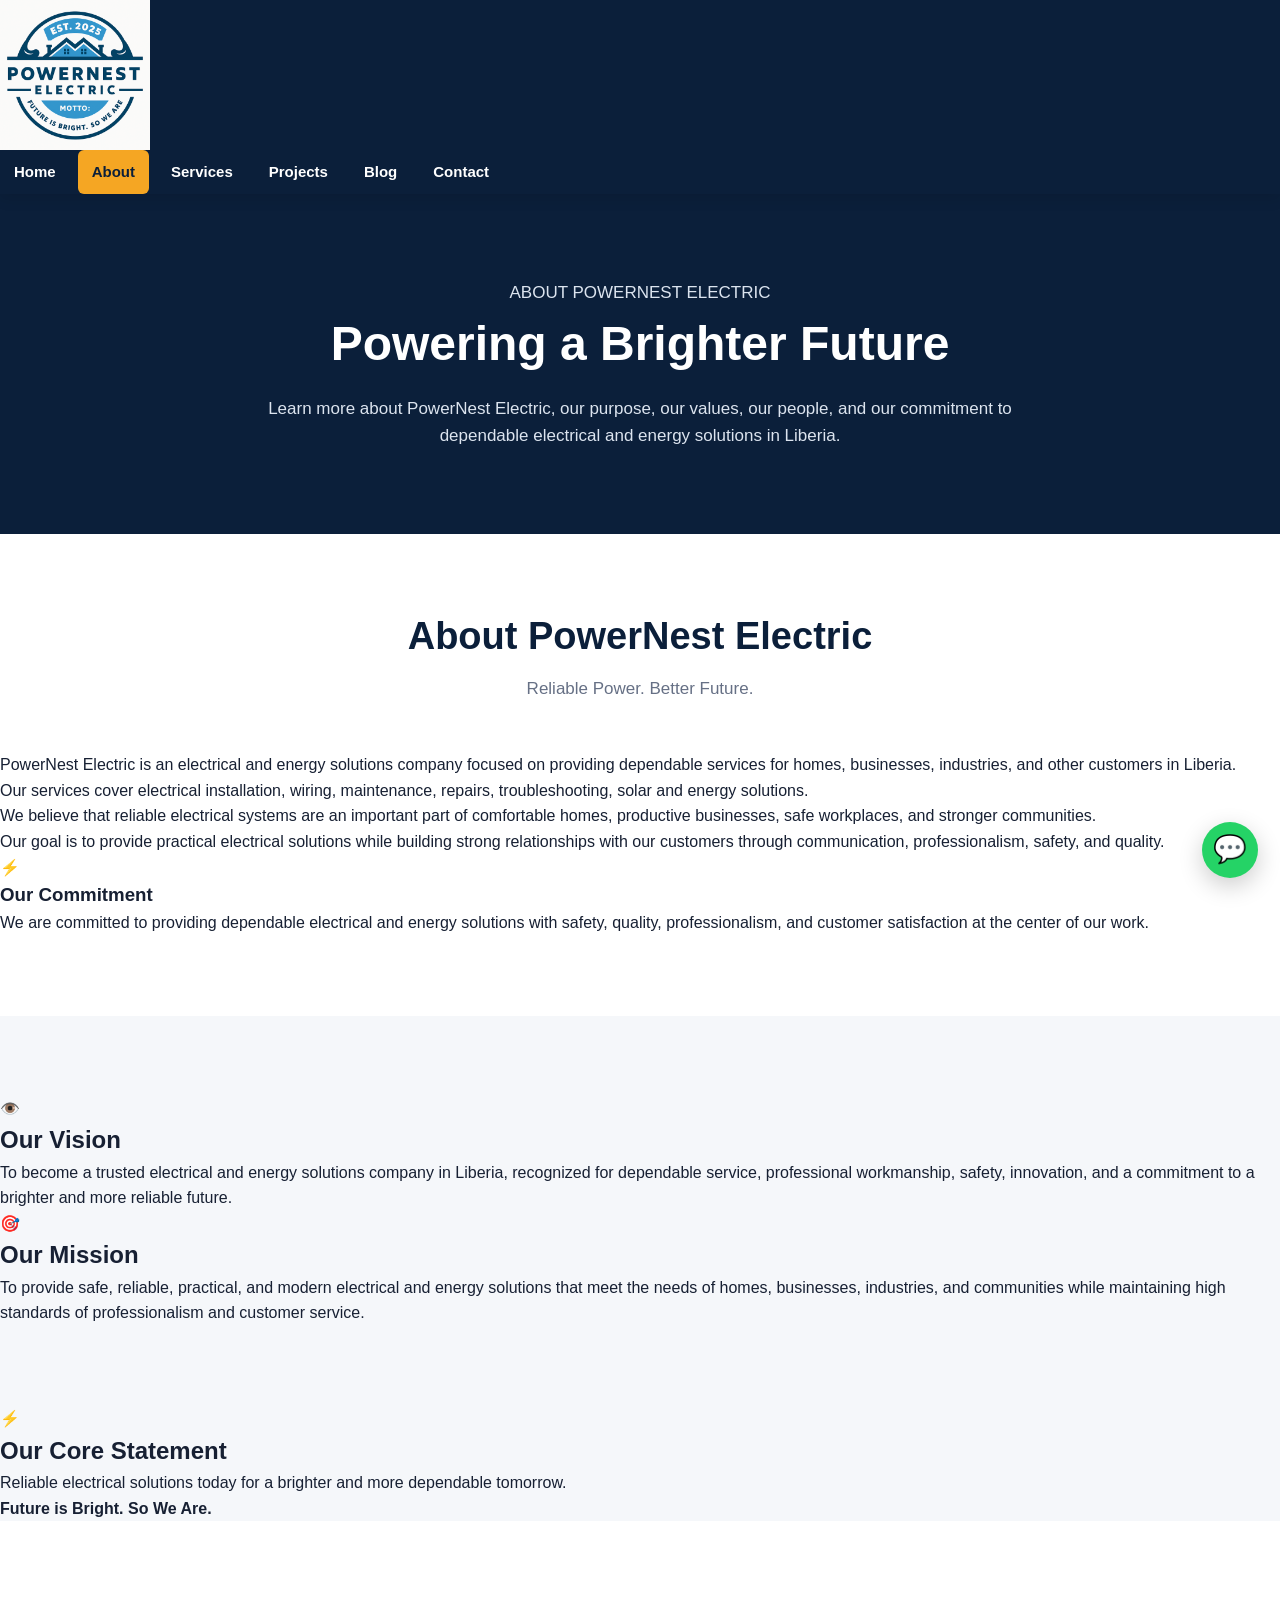
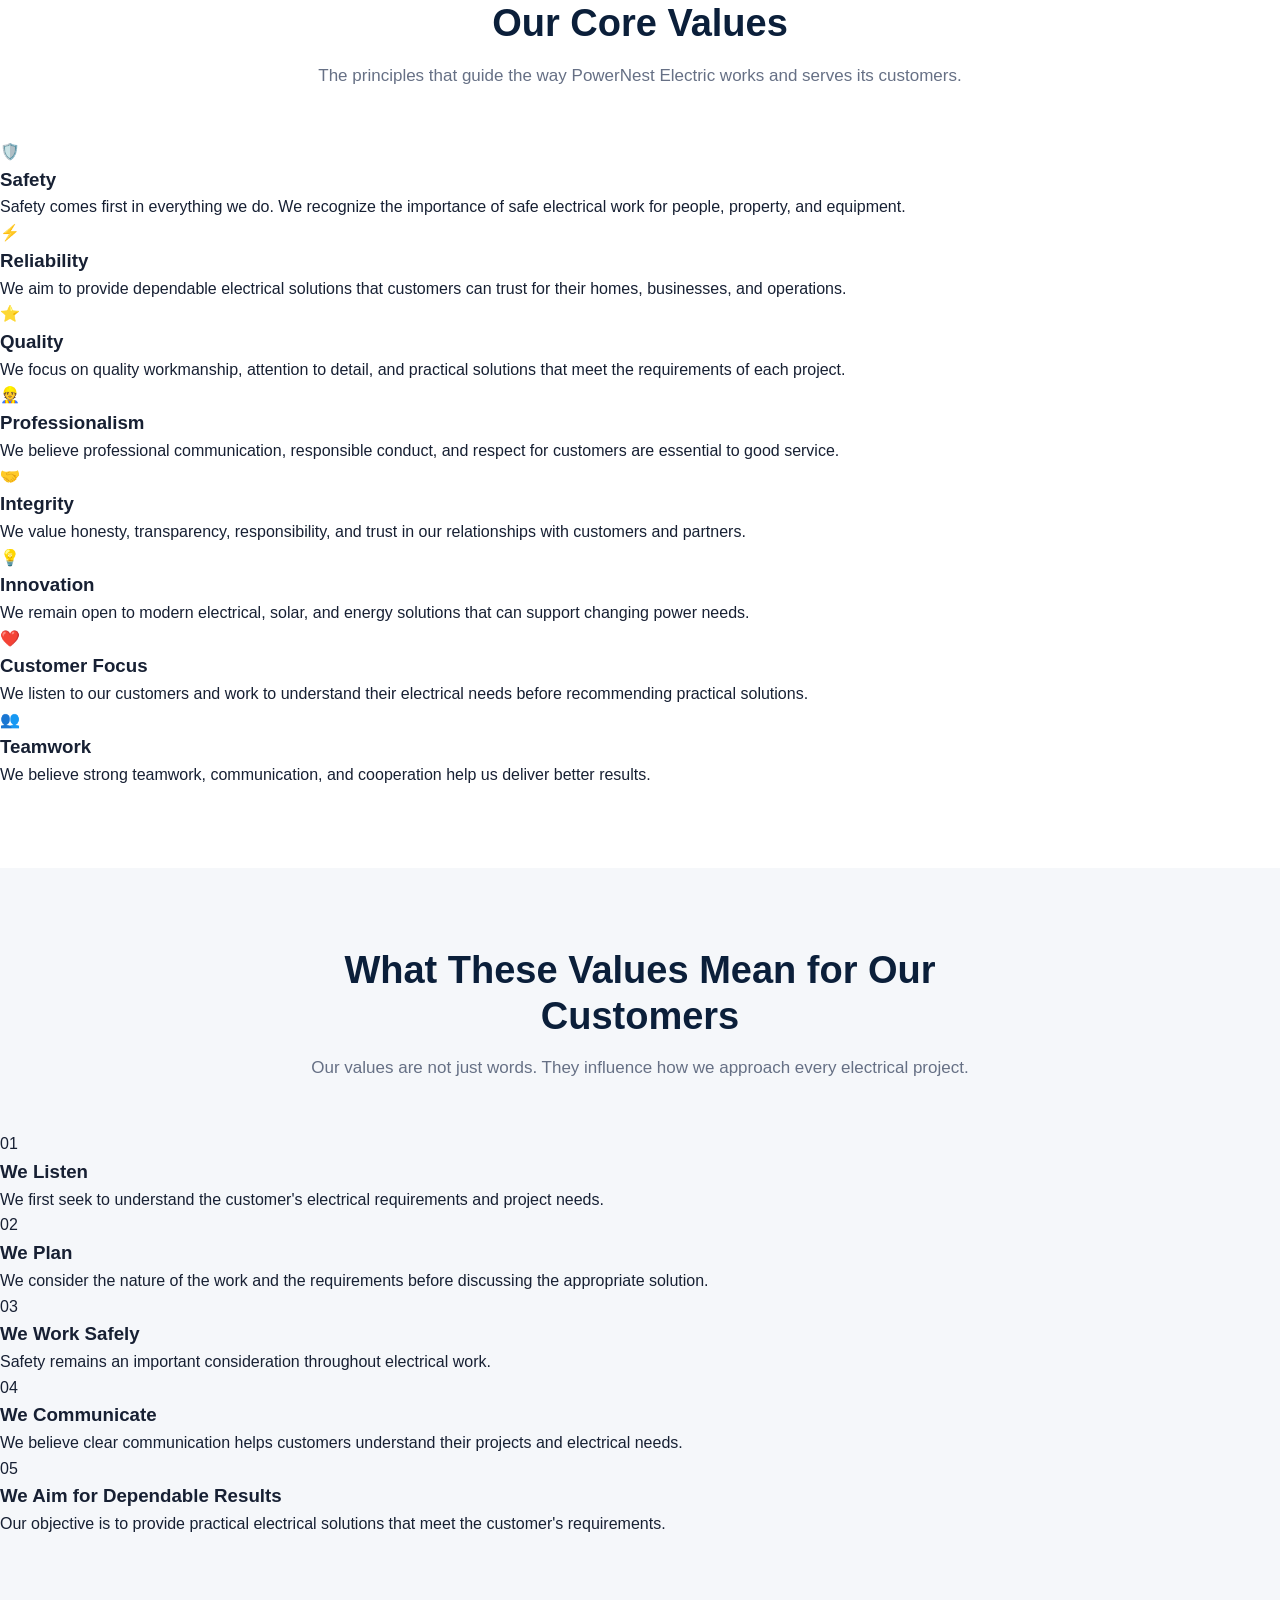
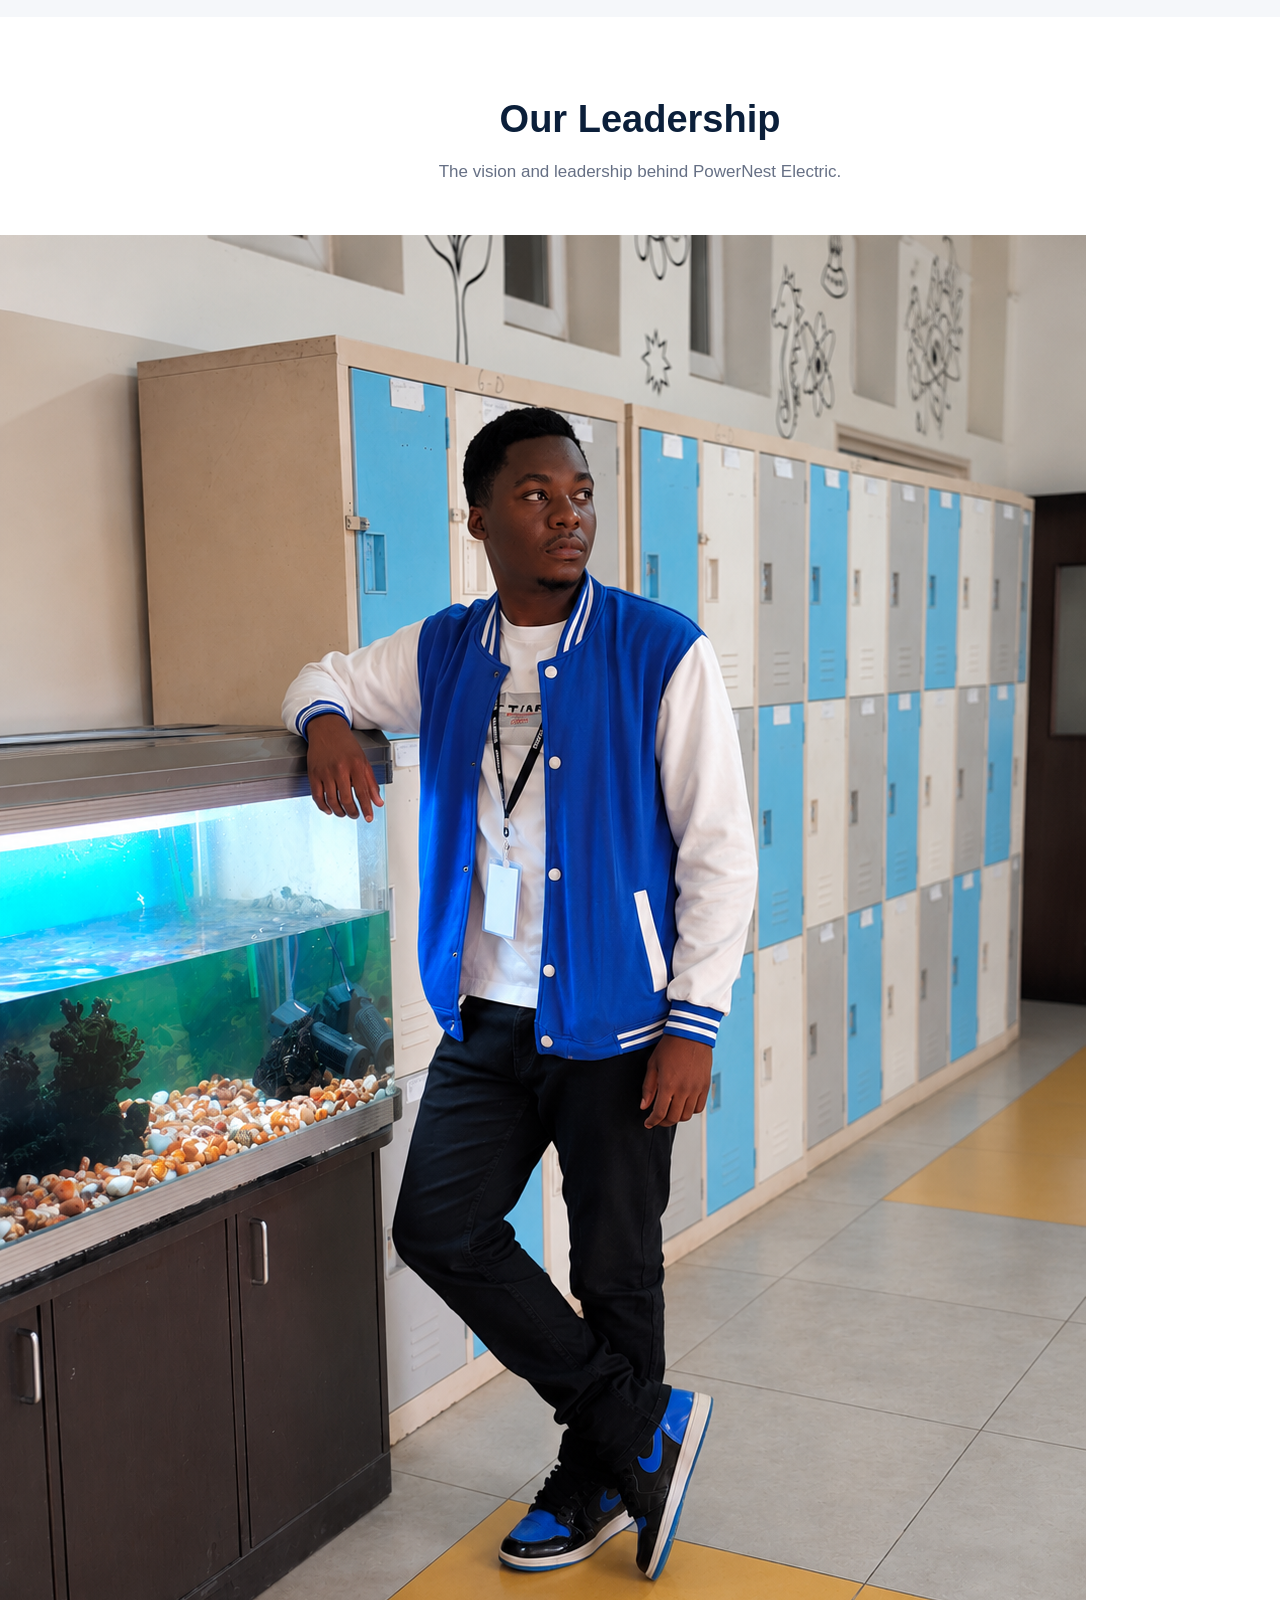
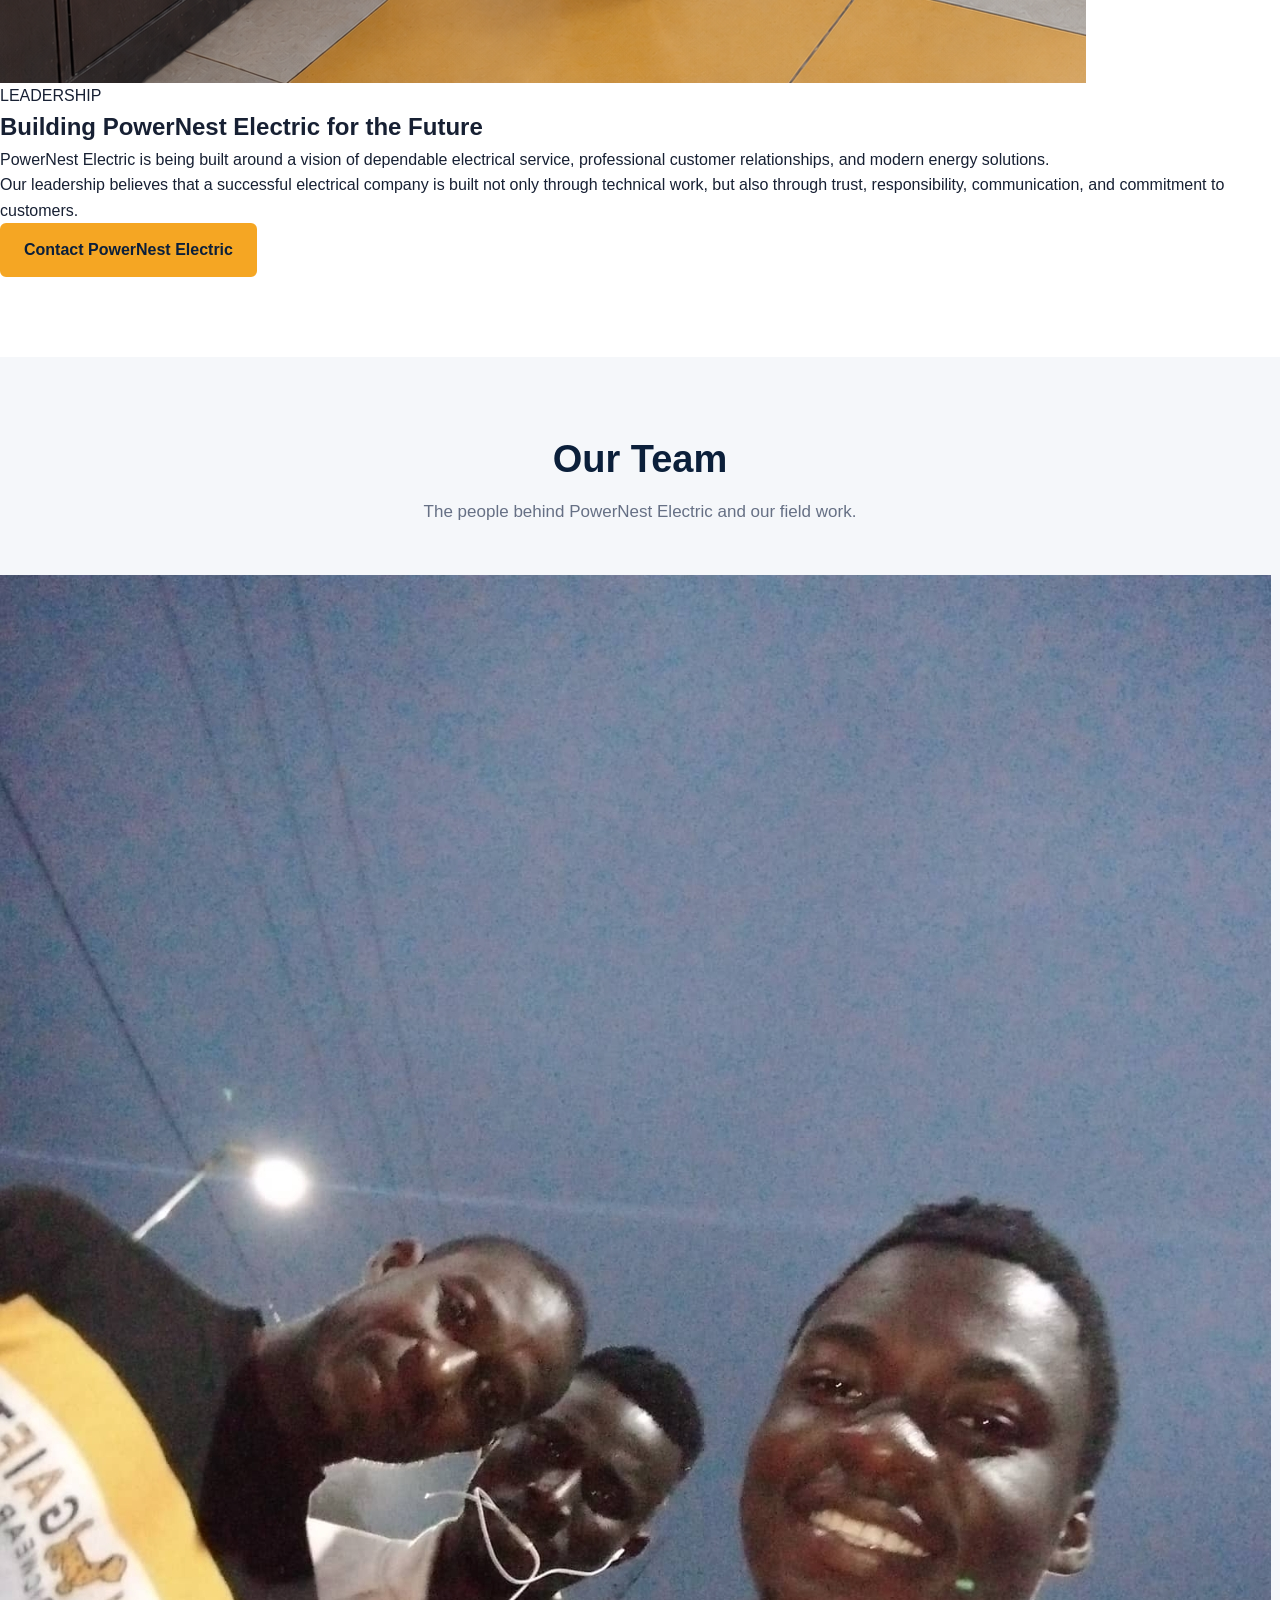
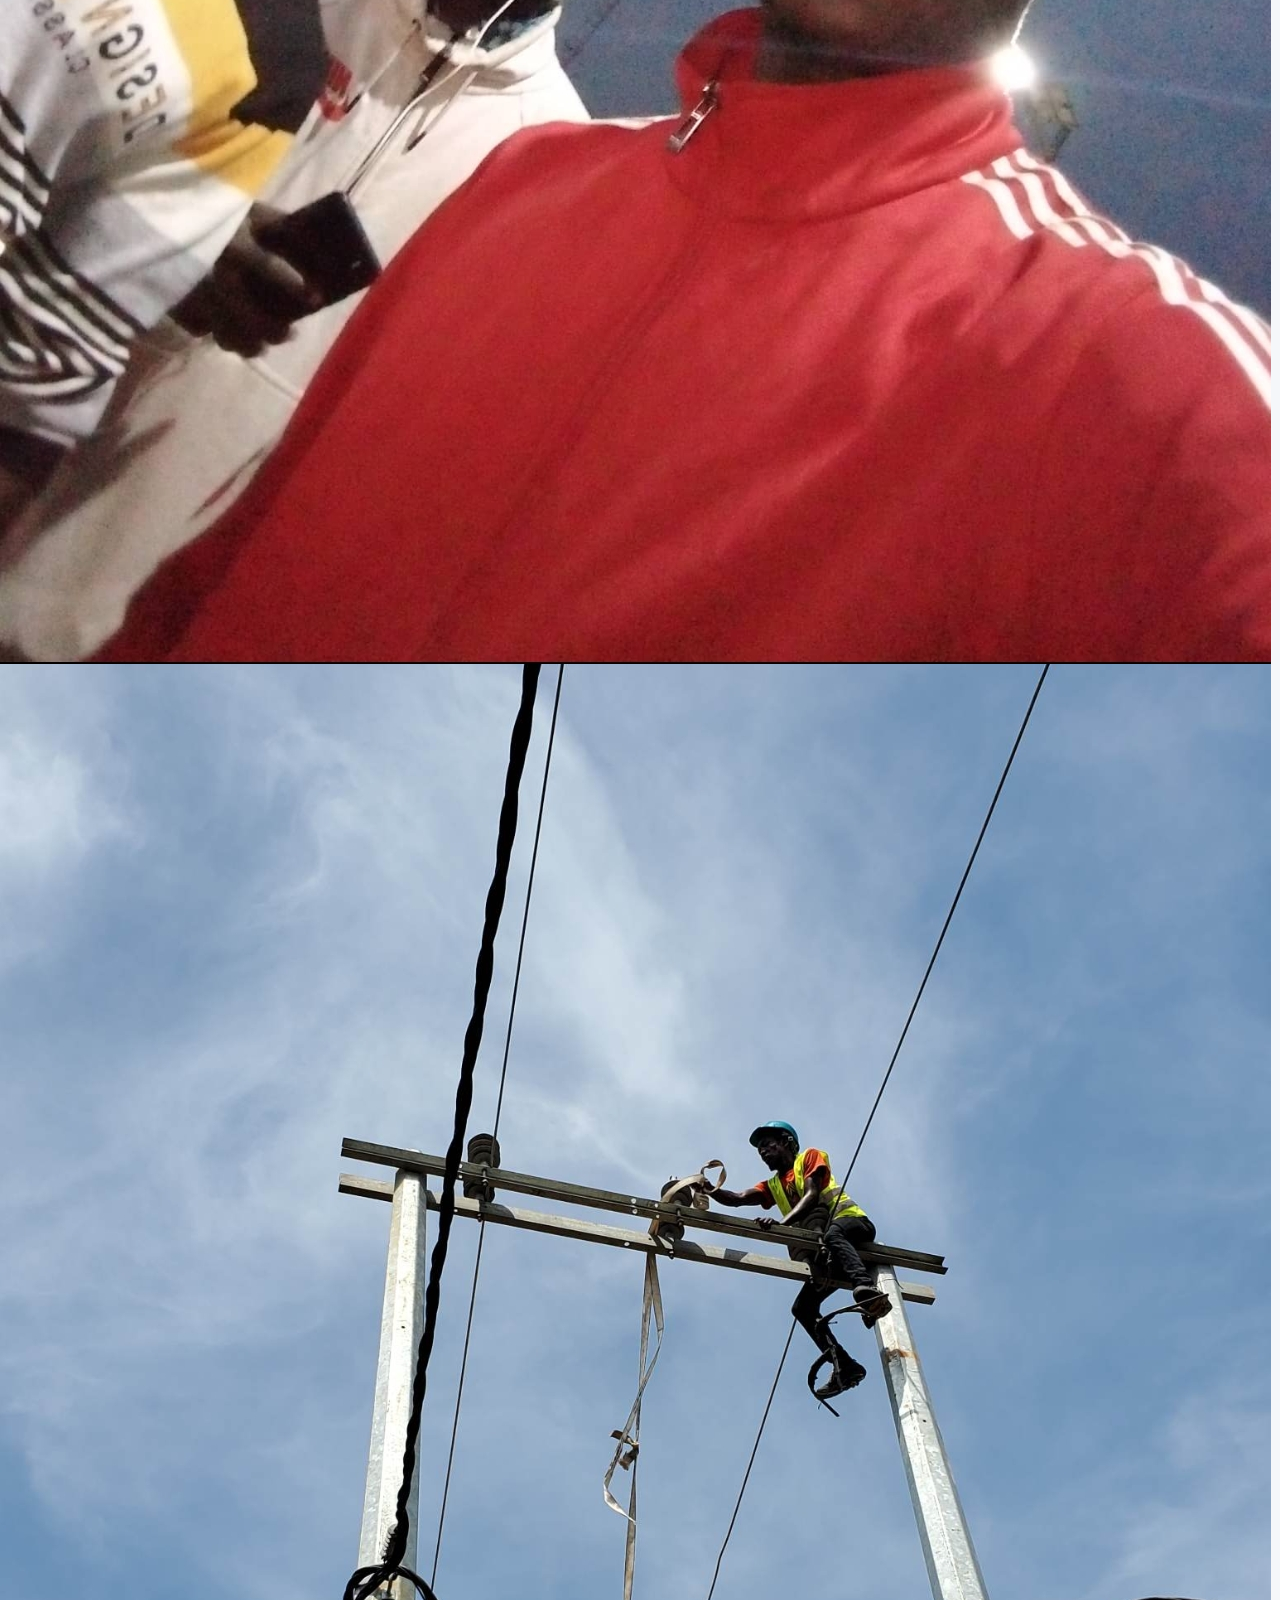
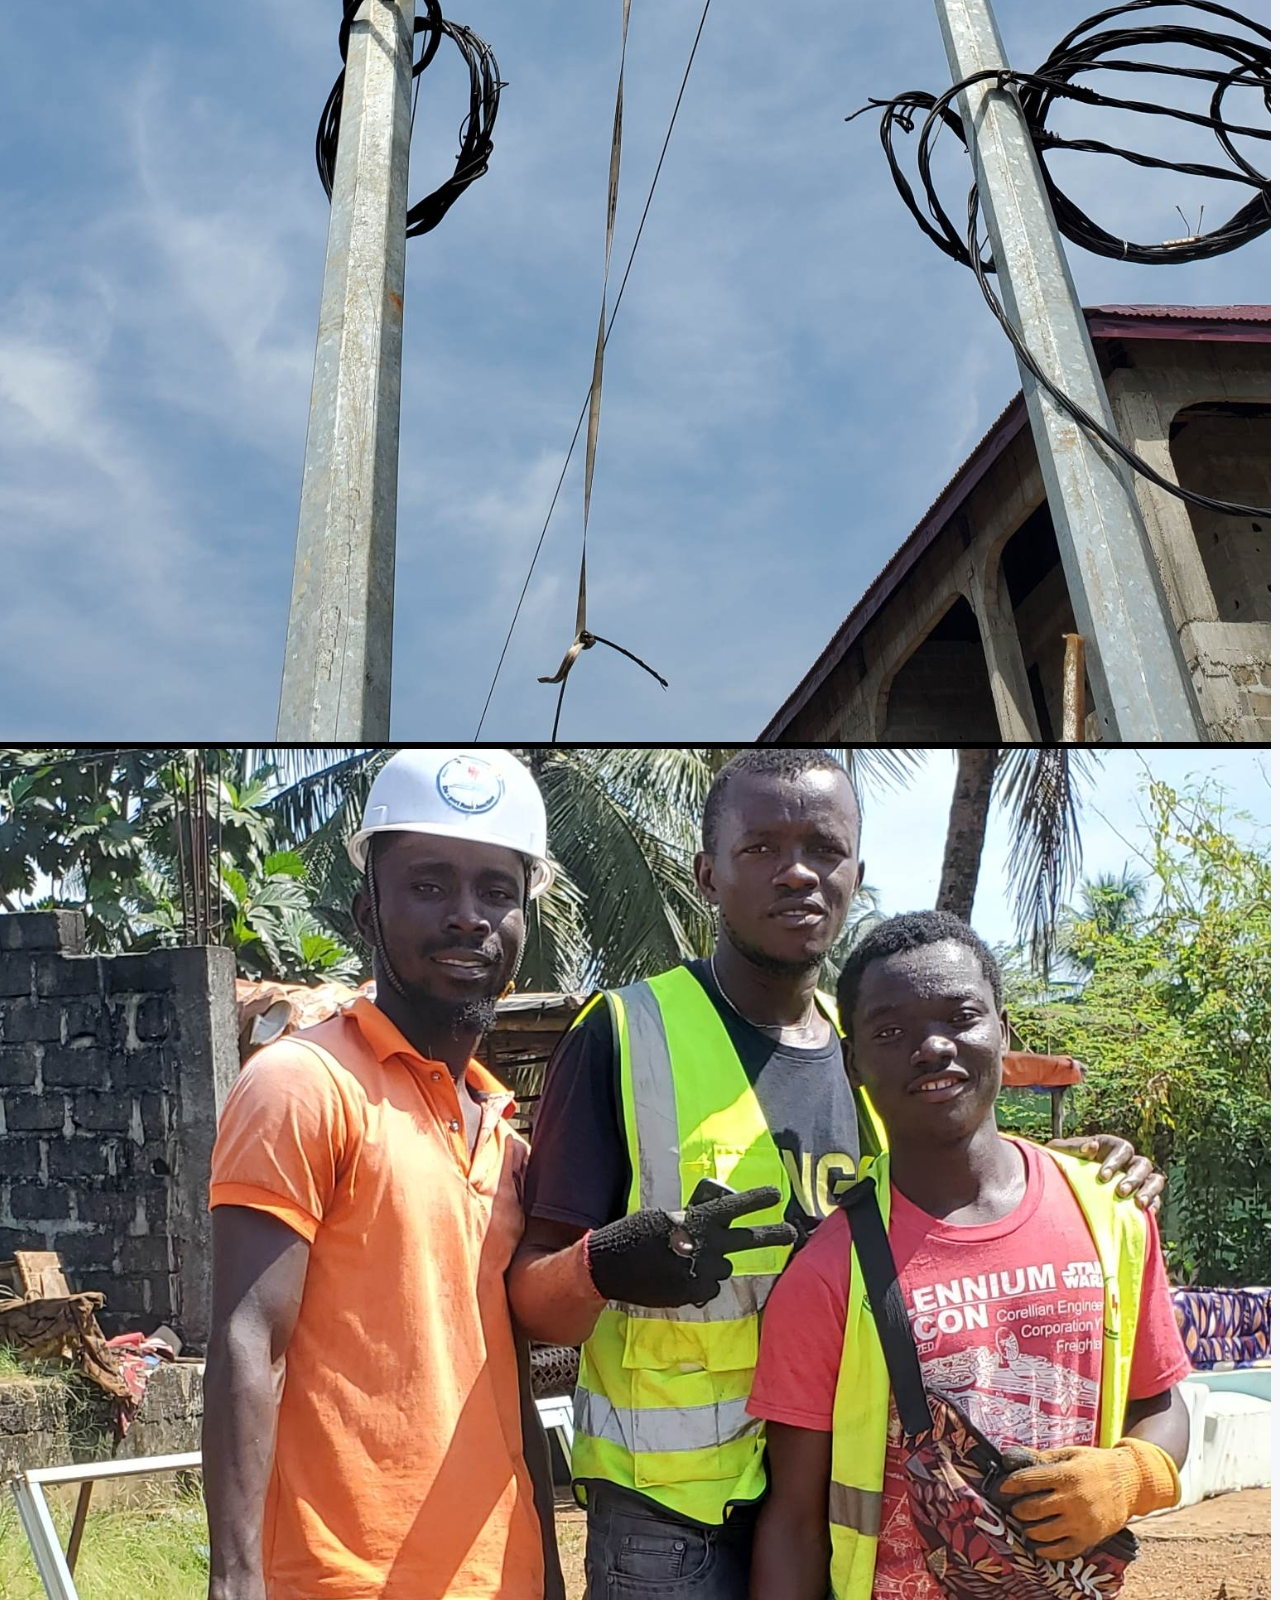
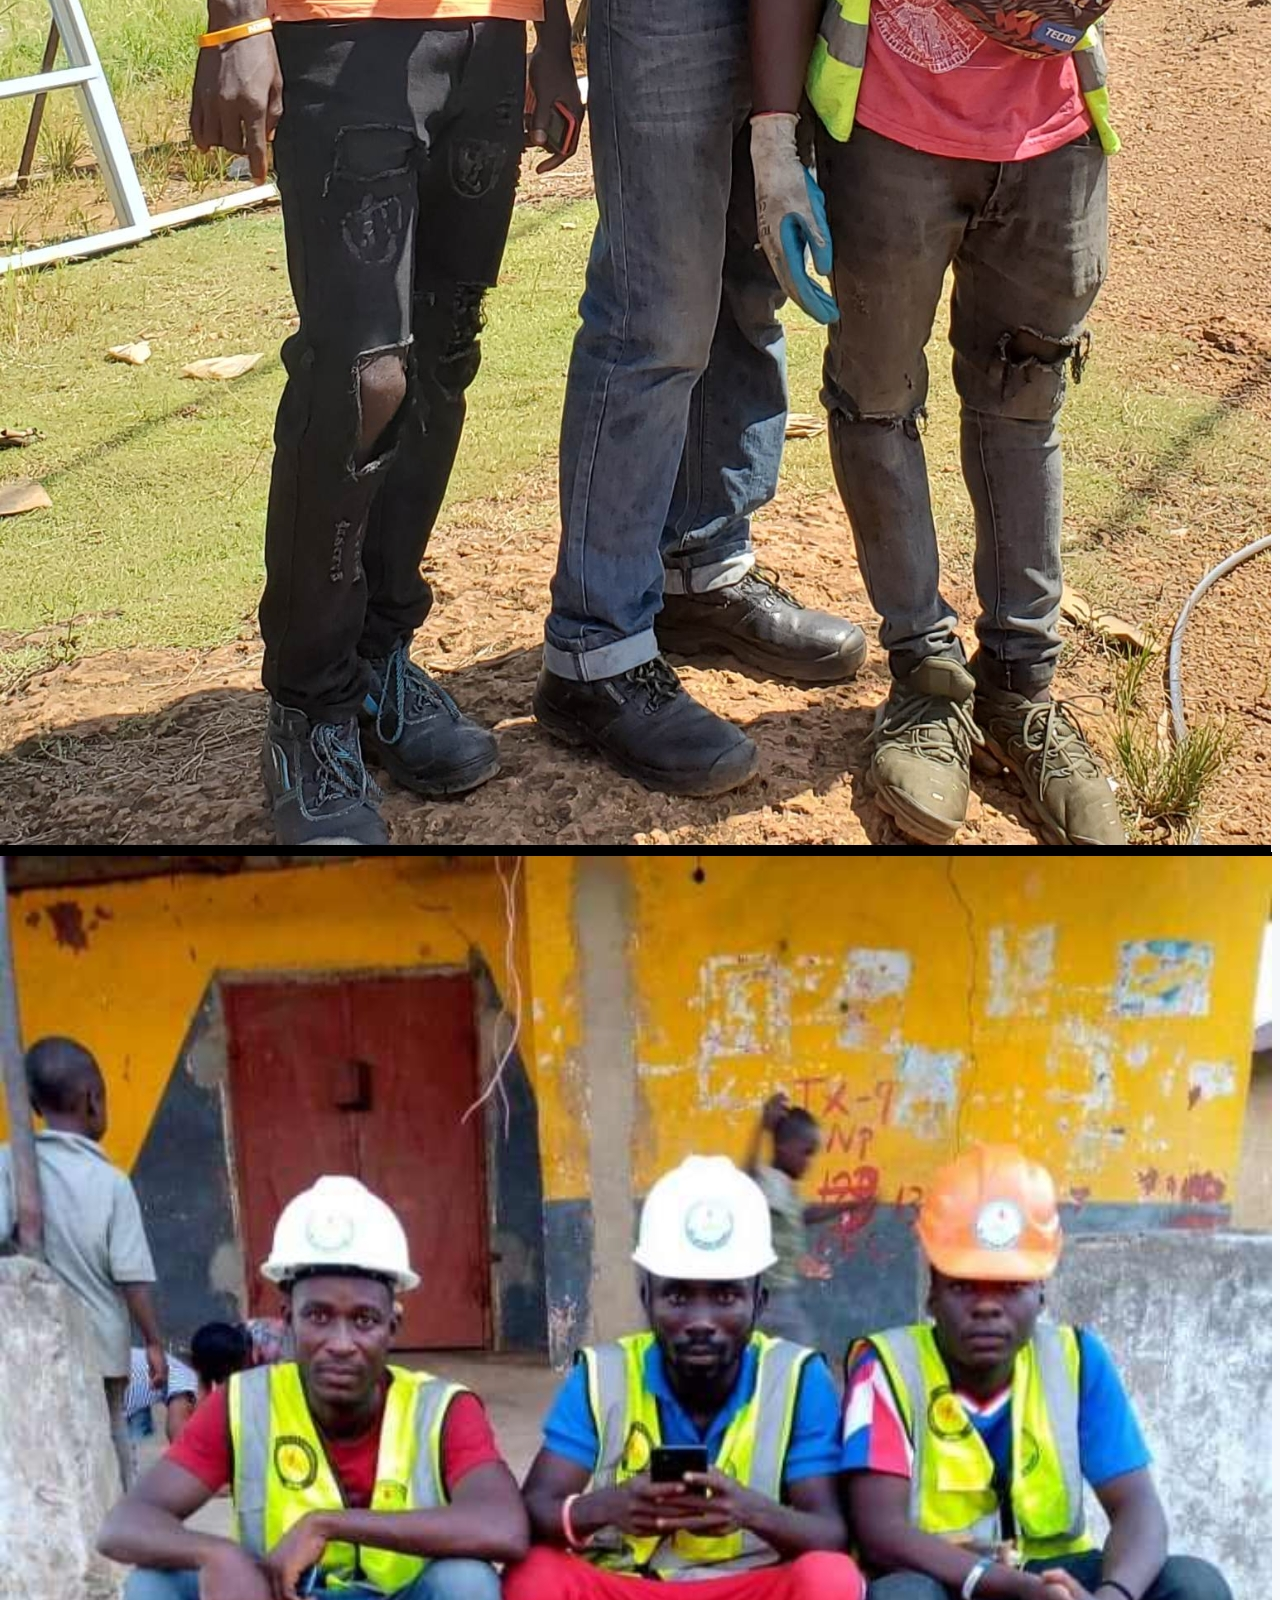
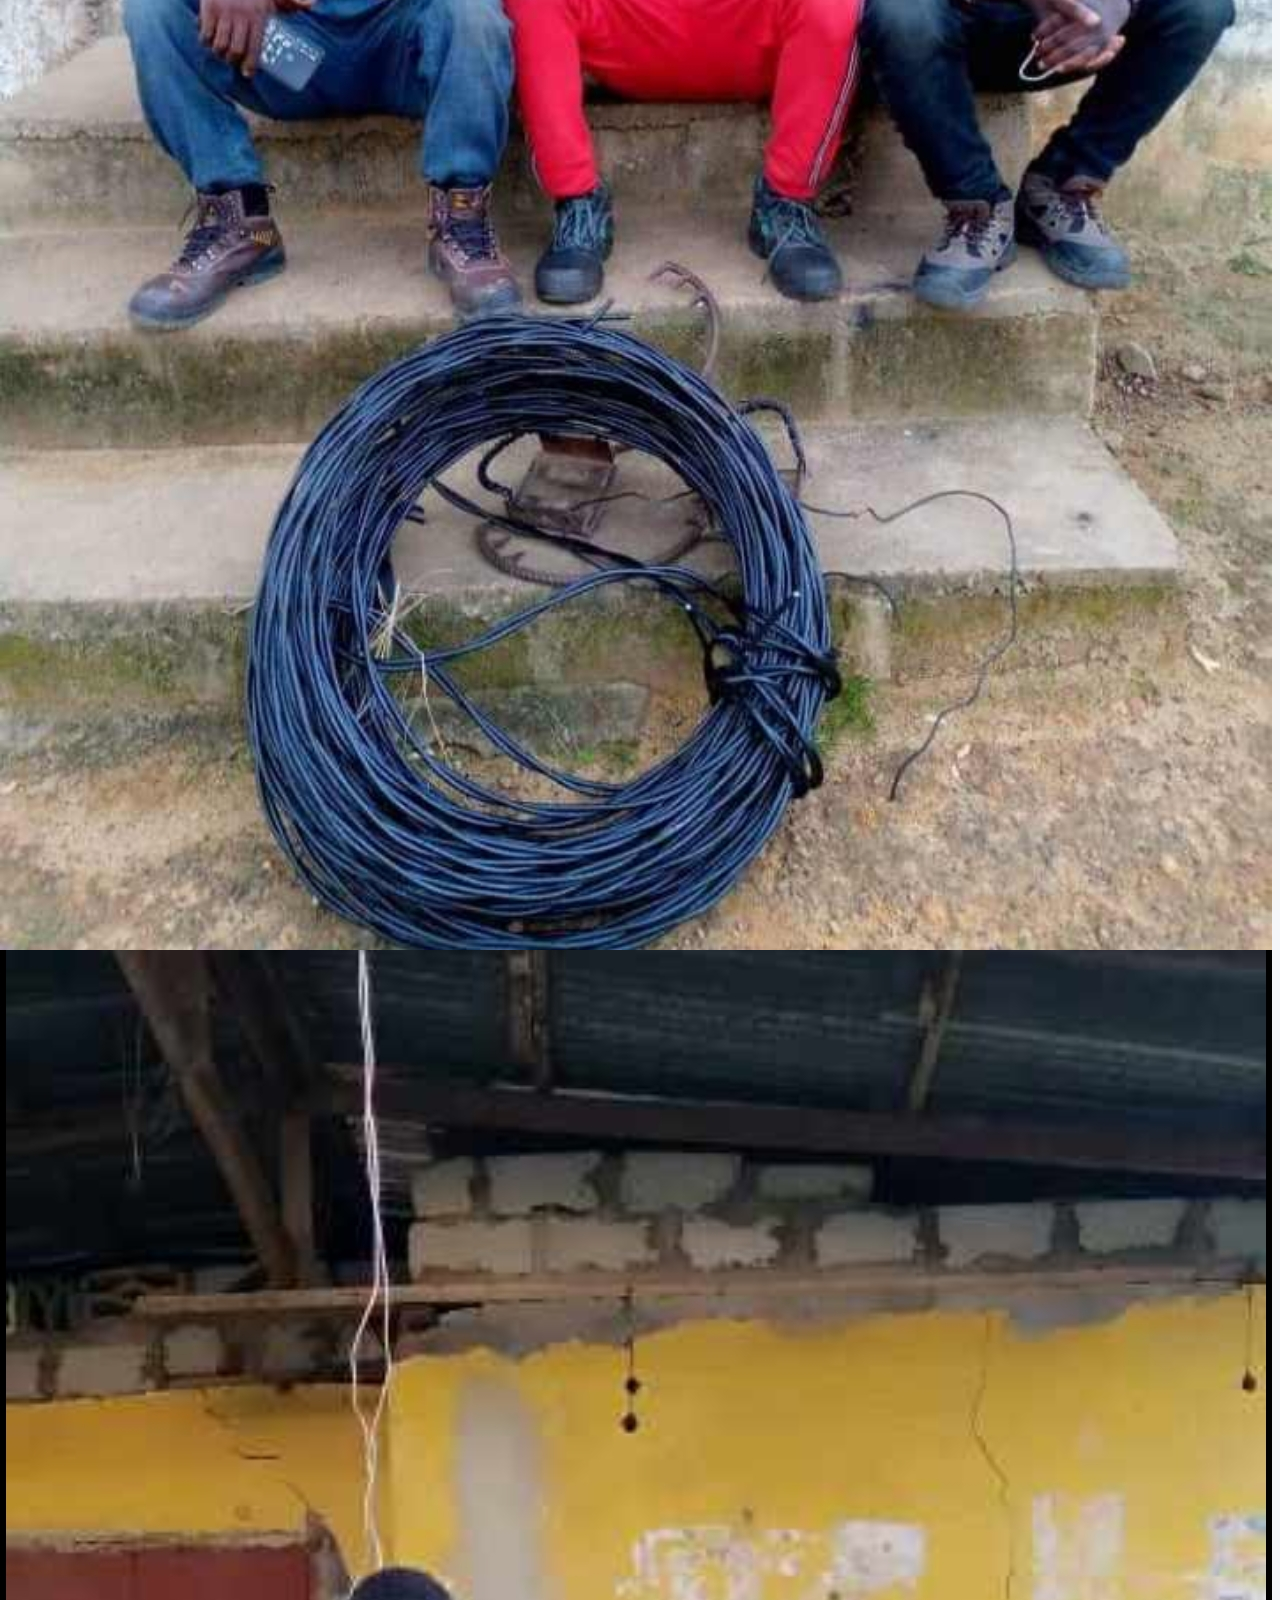
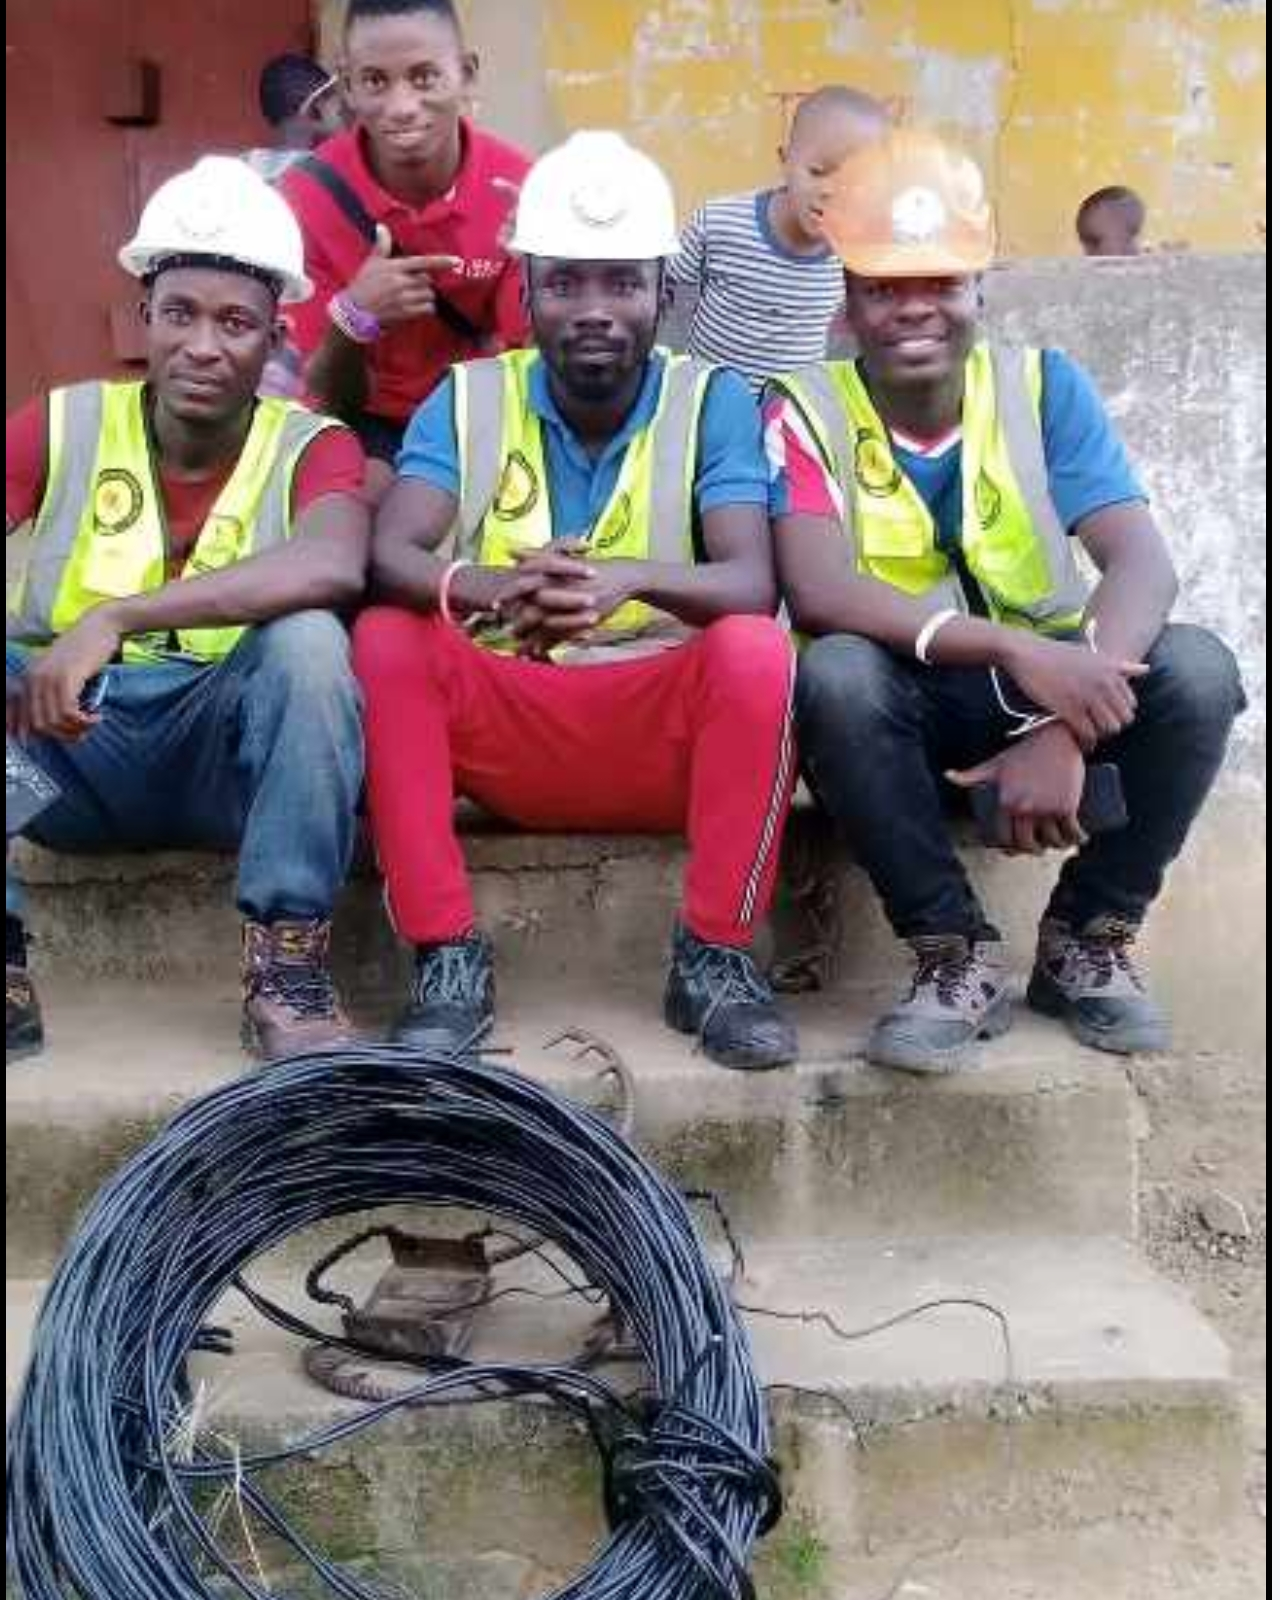
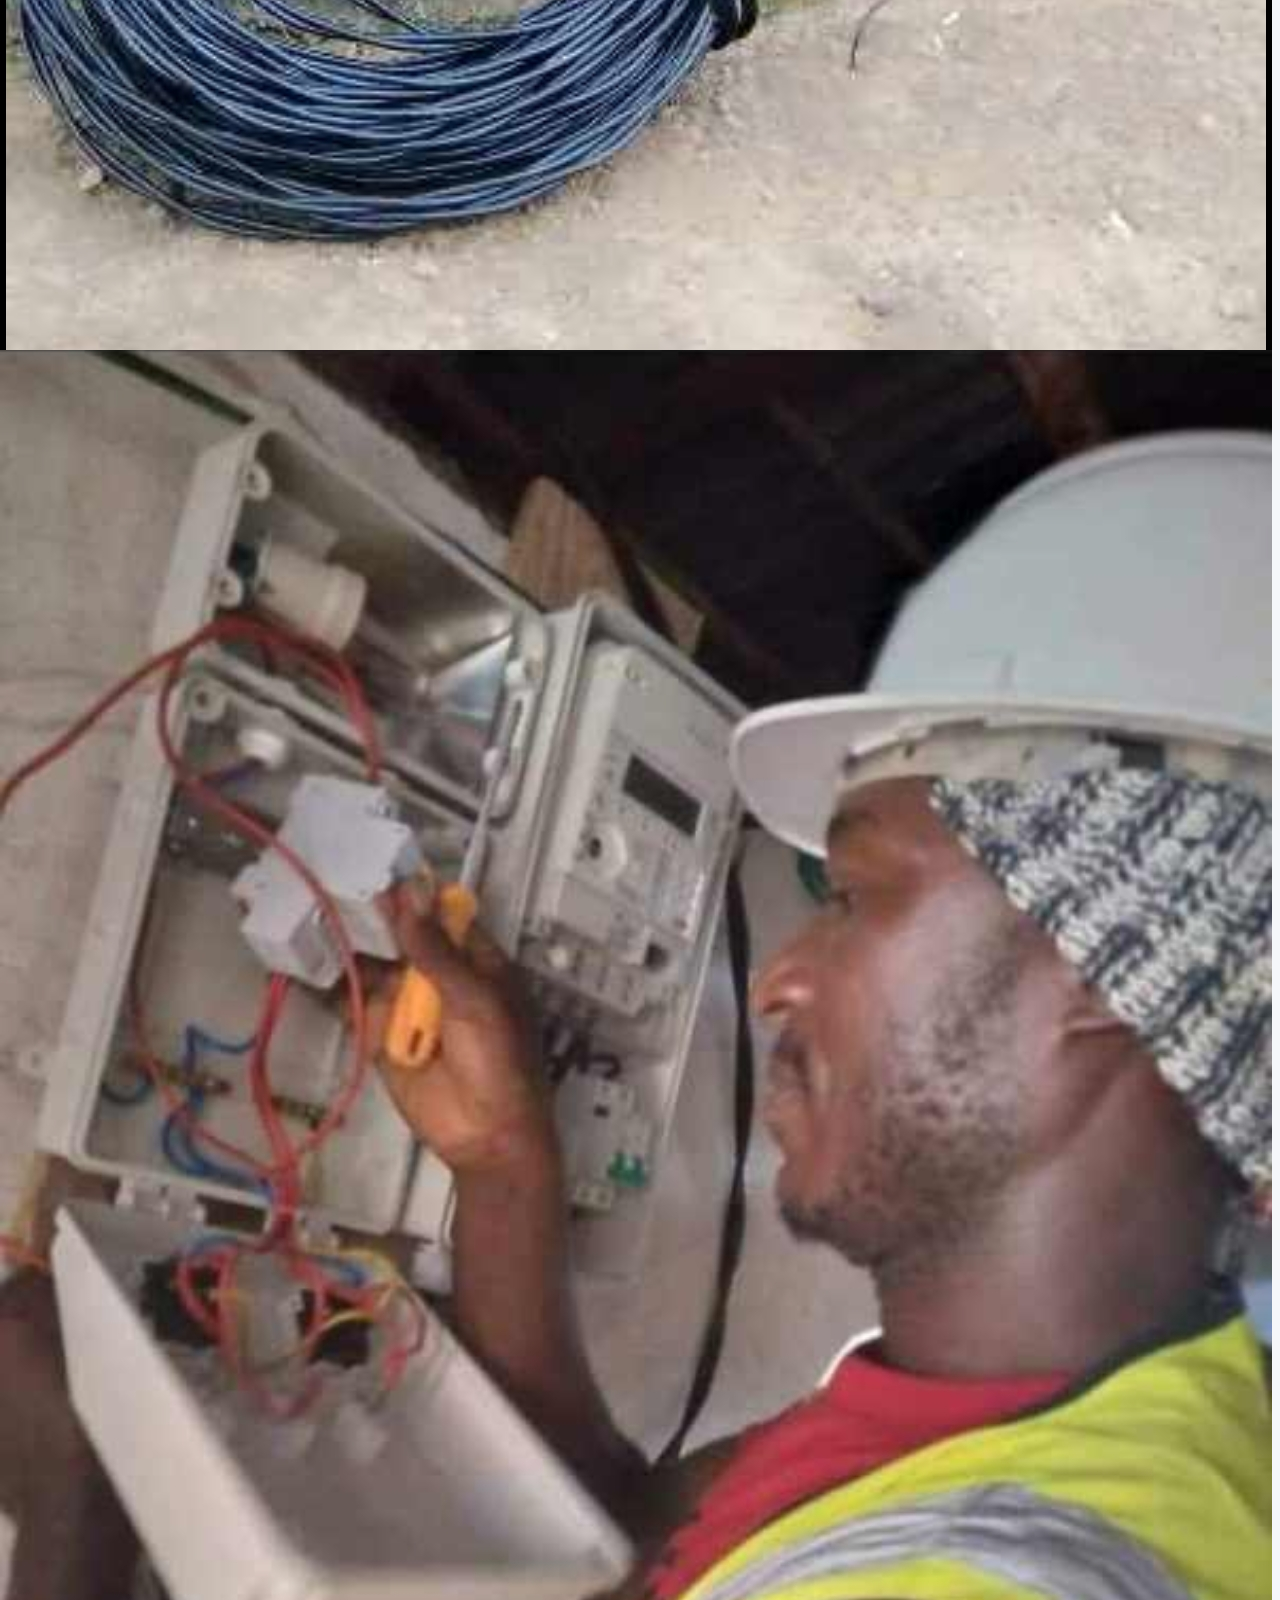
==== about.html @ ee0007ed "Update website structure and pages" ====
<!DOCTYPE html>
<html lang="en">

<head>

    <meta charset="UTF-8">

    <meta name="viewport"
          content="width=device-width, initial-scale=1.0">

    <meta name="description"
          content="Learn about PowerNest Electric, our mission, vision, values, leadership, and commitment to reliable electrical and energy solutions in Liberia.">

    <meta name="keywords"
          content="PowerNest Electric, electrical company Liberia, electrical services Liberia, solar Liberia, electrical installation">

    <meta name="author"
          content="PowerNest Electric">

    <title>About Us | PowerNest Electric</title>

    <link rel="stylesheet"
          href="css/style.css">

</head>


<body>


<!-- =========================================================
     HEADER
========================================================== -->

<header class="site-header">

    <div class="nav-container">


        <a href="index.html"
           class="logo-link">

            <img
                src="logo.png"
                alt="PowerNest Electric Logo"
                class="site-logo">

        </a>


        <button
            type="button"
            class="menu-toggle"
            id="menuToggle"
            aria-label="Open navigation menu"
            aria-expanded="false">

            ☰

        </button>


        <nav
            class="nav-links"
            id="navLinks">

            <a href="index.html">
                Home
            </a>

            <a href="about.html"
               class="active">
                About
            </a>

            <a href="services.html">
                Services
            </a>

            <a href="projects.html">
                Projects
            </a>

            <a href="blog.html">
                Blog
            </a>

            <a href="index.html#contact">
                Contact
            </a>

        </nav>

    </div>

</header>



<!-- =========================================================
     PAGE HERO
========================================================== -->

<section class="page-hero">

    <div class="page-hero-content">

        <p class="hero-label">
            ABOUT POWERNEST ELECTRIC
        </p>

        <h1>
            Powering a Brighter Future
        </h1>

        <p>
            Learn more about PowerNest Electric,
            our purpose, our values, our people,
            and our commitment to dependable
            electrical and energy solutions in Liberia.
        </p>

    </div>

</section>



<!-- =========================================================
     ABOUT COMPANY
========================================================== -->

<section class="section section-white">

    <div class="about-container">


        <div class="section-header">

            <h2 class="section-title">
                About PowerNest Electric
            </h2>

            <p class="section-intro">
                Reliable Power. Better Future.
            </p>

        </div>


        <div class="about-main-content">


            <div class="about-text">

                <p>
                    PowerNest Electric is an electrical
                    and energy solutions company focused
                    on providing dependable services for
                    homes, businesses, industries, and
                    other customers in Liberia.
                </p>


                <p>
                    Our services cover electrical
                    installation, wiring, maintenance,
                    repairs, troubleshooting, solar
                    and energy solutions.
                </p>


                <p>
                    We believe that reliable electrical
                    systems are an important part of
                    comfortable homes, productive
                    businesses, safe workplaces, and
                    stronger communities.
                </p>


                <p>
                    Our goal is to provide practical
                    electrical solutions while building
                    strong relationships with our
                    customers through communication,
                    professionalism, safety, and quality.
                </p>

            </div>


            <div class="about-highlight">

                <div class="highlight-icon">
                    ⚡
                </div>

                <h3>
                    Our Commitment
                </h3>

                <p>
                    We are committed to providing
                    dependable electrical and energy
                    solutions with safety, quality,
                    professionalism, and customer
                    satisfaction at the center of our work.
                </p>

            </div>

        </div>

    </div>

</section>



<!-- =========================================================
     VISION
========================================================== -->

<section class="section section-light">

    <div class="about-container">

        <div class="mission-vision-grid">


            <div class="mission-card">

                <div class="mission-icon">
                    👁️
                </div>

                <h2>
                    Our Vision
                </h2>

                <p>
                    To become a trusted electrical and
                    energy solutions company in Liberia,
                    recognized for dependable service,
                    professional workmanship, safety,
                    innovation, and a commitment to
                    a brighter and more reliable future.
                </p>

            </div>


            <div class="mission-card">

                <div class="mission-icon">
                    🎯
                </div>

                <h2>
                    Our Mission
                </h2>

                <p>
                    To provide safe, reliable, practical,
                    and modern electrical and energy
                    solutions that meet the needs of
                    homes, businesses, industries, and
                    communities while maintaining high
                    standards of professionalism and
                    customer service.
                </p>

            </div>

        </div>

    </div>

</section>



<!-- =========================================================
     CORE STATEMENT
========================================================== -->

<section class="core-statement">

    <div class="core-statement-container">

        <div class="core-icon">
            ⚡
        </div>

        <h2>
            Our Core Statement
        </h2>

        <p>
            Reliable electrical solutions today
            for a brighter and more dependable
            tomorrow.
        </p>

        <strong>
            Future is Bright. So We Are.
        </strong>

    </div>

</section>



<!-- =========================================================
     OUR VALUES
========================================================== -->

<section class="section section-white">

    <div class="about-container">


        <div class="section-header">

            <h2 class="section-title">
                Our Core Values
            </h2>

            <p class="section-intro">
                The principles that guide the way
                PowerNest Electric works and serves
                its customers.
            </p>

        </div>


        <div class="values-grid">


            <!-- SAFETY -->

            <div class="value-card">

                <div class="value-icon">
                    🛡️
                </div>

                <h3>
                    Safety
                </h3>

                <p>
                    Safety comes first in everything
                    we do. We recognize the importance
                    of safe electrical work for people,
                    property, and equipment.
                </p>

            </div>


            <!-- RELIABILITY -->

            <div class="value-card">

                <div class="value-icon">
                    ⚡
                </div>

                <h3>
                    Reliability
                </h3>

                <p>
                    We aim to provide dependable
                    electrical solutions that customers
                    can trust for their homes, businesses,
                    and operations.
                </p>

            </div>


            <!-- QUALITY -->

            <div class="value-card">

                <div class="value-icon">
                    ⭐
                </div>

                <h3>
                    Quality
                </h3>

                <p>
                    We focus on quality workmanship,
                    attention to detail, and practical
                    solutions that meet the requirements
                    of each project.
                </p>

            </div>


            <!-- PROFESSIONALISM -->

            <div class="value-card">

                <div class="value-icon">
                    👷
                </div>

                <h3>
                    Professionalism
                </h3>

                <p>
                    We believe professional communication,
                    responsible conduct, and respect for
                    customers are essential to good service.
                </p>

            </div>


            <!-- INTEGRITY -->

            <div class="value-card">

                <div class="value-icon">
                    🤝
                </div>

                <h3>
                    Integrity
                </h3>

                <p>
                    We value honesty, transparency,
                    responsibility, and trust in our
                    relationships with customers and
                    partners.
                </p>

            </div>


            <!-- INNOVATION -->

            <div class="value-card">

                <div class="value-icon">
                    💡
                </div>

                <h3>
                    Innovation
                </h3>

                <p>
                    We remain open to modern electrical,
                    solar, and energy solutions that can
                    support changing power needs.
                </p>

            </div>


            <!-- CUSTOMER SERVICE -->

            <div class="value-card">

                <div class="value-icon">
                    ❤️
                </div>

                <h3>
                    Customer Focus
                </h3>

                <p>
                    We listen to our customers and work
                    to understand their electrical needs
                    before recommending practical solutions.
                </p>

            </div>


            <!-- TEAMWORK -->

            <div class="value-card">

                <div class="value-icon">
                    👥
                </div>

                <h3>
                    Teamwork
                </h3>

                <p>
                    We believe strong teamwork,
                    communication, and cooperation
                    help us deliver better results.
                </p>

            </div>

        </div>

    </div>

</section>



<!-- =========================================================
     WHY OUR VALUES MATTER
========================================================== -->

<section class="section section-light">

    <div class="about-container">


        <div class="section-header">

            <h2 class="section-title">
                What These Values Mean for Our Customers
            </h2>

            <p class="section-intro">
                Our values are not just words.
                They influence how we approach
                every electrical project.
            </p>

        </div>


        <div class="values-meaning">


            <div class="meaning-row">

                <div class="meaning-number">
                    01
                </div>

                <div>

                    <h3>
                        We Listen
                    </h3>

                    <p>
                        We first seek to understand
                        the customer's electrical
                        requirements and project needs.
                    </p>

                </div>

            </div>


            <div class="meaning-row">

                <div class="meaning-number">
                    02
                </div>

                <div>

                    <h3>
                        We Plan
                    </h3>

                    <p>
                        We consider the nature of the
                        work and the requirements before
                        discussing the appropriate solution.
                    </p>

                </div>

            </div>


            <div class="meaning-row">

                <div class="meaning-number">
                    03
                </div>

                <div>

                    <h3>
                        We Work Safely
                    </h3>

                    <p>
                        Safety remains an important
                        consideration throughout
                        electrical work.
                    </p>

                </div>

            </div>


            <div class="meaning-row">

                <div class="meaning-number">
                    04
                </div>

                <div>

                    <h3>
                        We Communicate
                    </h3>

                    <p>
                        We believe clear communication
                        helps customers understand
                        their projects and electrical needs.
                    </p>

                </div>

            </div>


            <div class="meaning-row">

                <div class="meaning-number">
                    05
                </div>

                <div>

                    <h3>
                        We Aim for Dependable Results
                    </h3>

                    <p>
                        Our objective is to provide
                        practical electrical solutions
                        that meet the customer's requirements.
                    </p>

                </div>

            </div>

        </div>

    </div>

</section>



<!-- =========================================================
     LEADERSHIP
========================================================== -->

<section class="section section-white">

    <div class="about-container">


        <div class="section-header">

            <h2 class="section-title">
                Our Leadership
            </h2>

            <p class="section-intro">
                The vision and leadership behind
                PowerNest Electric.
            </p>

        </div>


        <div class="leadership-container">


            <div class="leadership-photo">

                <img
                    src="photos/CEO/01.jpg"
                    alt="PowerNest Electric leadership"
                    loading="lazy">

            </div>


            <div class="leadership-content">

                <span class="leadership-label">
                    LEADERSHIP
                </span>

                <h2>
                    Building PowerNest Electric
                    for the Future
                </h2>

                <p>
                    PowerNest Electric is being built
                    around a vision of dependable
                    electrical service, professional
                    customer relationships, and modern
                    energy solutions.
                </p>

                <p>
                    Our leadership believes that a
                    successful electrical company is
                    built not only through technical
                    work, but also through trust,
                    responsibility, communication,
                    and commitment to customers.
                </p>

                <a
                    href="index.html#contact"
                    class="button">

                    Contact PowerNest Electric

                </a>

            </div>

        </div>

    </div>

</section>



<!-- =========================================================
     OUR TEAM
========================================================== -->

<section class="section section-light">

    <div class="about-container">


        <div class="section-header">

            <h2 class="section-title">
                Our Team
            </h2>

            <p class="section-intro">
                The people behind PowerNest Electric
                and our field work.
            </p>

        </div>


        <div class="team-about-grid">


            <div class="team-about-photo">

                <img
                    src="photos/OUR%20TEAM/1000277396.jpg"
                    alt="PowerNest Electric team"
                    loading="lazy">

            </div>


            <div class="team-about-photo">

                <img
                    src="photos/OUR%20TEAM/1000277398.jpg"
                    alt="PowerNest Electric electrical team"
                    loading="lazy">

            </div>


            <div class="team-about-photo">

                <img
                    src="photos/OUR%20TEAM/1000277400.jpg"
                    alt="PowerNest Electric team at work"
                    loading="lazy">

            </div>


            <div class="team-about-photo">

                <img
                    src="photos/OUR%20TEAM/1000277402.jpg"
                    alt="PowerNest Electric field team"
                    loading="lazy">

            </div>


            <div class="team-about-photo">

                <img
                    src="photos/OUR%20TEAM/1000277404.jpg"
                    alt="PowerNest Electric electrical workers"
                    loading="lazy">

            </div>


            <div class="team-about-photo">

                <img
                    src="photos/OUR%20TEAM/1000277406.jpg"
                    alt="PowerNest Electric professional field work"
                    loading="lazy">

            </div>

        </div>


        <div class="team-note">

            <strong>
                Real Team. Real Work.
            </strong>

            <p>
                The photographs displayed on this
                page represent PowerNest Electric's
                team and field activities.
            </p>

        </div>

    </div>

</section>



<!-- =========================================================
     LIBERIA
========================================================== -->

<section class="section section-blue">

    <div class="about-container">


        <div class="section-header">

            <h2 class="section-title">
                Serving Liberia
            </h2>

            <p class="section-intro">
                Local focus. Dependable electrical
                and energy solutions.
            </p>

        </div>


        <div class="liberia-about-content">

            <p>
                PowerNest Electric is focused on
                serving electrical and energy needs
                in Liberia.
            </p>

            <p>
                From residential electrical work to
                commercial installations, industrial
                support, maintenance, repairs,
                wiring, solar, and energy solutions,
                we aim to provide practical services
                for different power requirements.
            </p>

            <p>
                As we grow, our focus remains on
                building customer trust and providing
                professional electrical services that
                contribute to a stronger and brighter
                future.
            </p>

        </div>

    </div>

</section>



<!-- =========================================================
     CTA
========================================================== -->

<section class="cta">

    <div class="cta-container">

        <h2>
            Have an Electrical Project?
        </h2>

        <p>
            Tell PowerNest Electric about your
            electrical, wiring, maintenance,
            repair, installation, solar, or
            energy requirements.
        </p>


        <div class="cta-buttons">

            <a
                href="index.html#contact"
                class="button">

                Get a Free Quote

            </a>


            <a
                href="services.html"
                class="button-outline">

                View Our Services

            </a>

        </div>

    </div>

</section>



<!-- =========================================================
     FOOTER
========================================================== -->

<footer>

    <div class="footer-container">


        <!-- COMPANY -->

        <div class="footer-column">

            <h3>
                PowerNest Electric
            </h3>

            <p>
                Reliable electrical installation,
                maintenance, repair, wiring,
                solar and energy solutions.
            </p>

            <p>
                Serving electrical and energy
                needs in Liberia.
            </p>

            <p>
                <strong>
                    Future is Bright. So We Are.
                </strong>
            </p>

        </div>


        <!-- QUICK LINKS -->

        <div class="footer-column">

            <h3>
                Quick Links
            </h3>

            <a href="index.html">
                Home
            </a>

            <a href="about.html">
                About
            </a>

            <a href="services.html">
                Services
            </a>

            <a href="projects.html">
                Projects
            </a>

            <a href="blog.html">
                Blog
            </a>

            <a href="index.html#contact">
                Contact
            </a>

        </div>


        <!-- CONTACT -->

        <div class="footer-column">

            <h3>
                Contact
            </h3>

            <p>
                📧
                powernestelectric2025@gmail.com
            </p>

            <p>
                📞
                +231 880 947 513
            </p>


            <a
                href="https://wa.me/231880947513"
                target="_blank"
                rel="noopener noreferrer">

                💬 WhatsApp

            </a>


            <a
                href="https://www.facebook.com/profile.php?id=61576923520194"
                target="_blank"
                rel="noopener noreferrer">

                📘 Facebook

            </a>

        </div>

    </div>


    <div class="footer-bottom">

        <p>
            © 2025 PowerNest Electric.
            All Rights Reserved.
        </p>

        <p>
            Reliable Power. Better Future.
        </p>

    </div>

</footer>



<!-- =========================================================
     FLOATING WHATSAPP
========================================================== -->

<a
    href="https://wa.me/231880947513"
    target="_blank"
    rel="noopener noreferrer"
    class="floating-whatsapp"
    aria-label="Chat with PowerNest Electric on WhatsApp">

    💬

</a>



<!-- =========================================================
     BACK TO TOP
========================================================== -->

<a
    href="#top"
    class="back-to-top"
    id="backToTop"
    aria-label="Back to top">

    ↑

</a>



<!-- =========================================================
     JAVASCRIPT
========================================================== -->

<script src="js/main.js"></script>


</body>

</html>
---- css/style.css ----
/* =========================================================
   POWERNEST ELECTRIC
   MAIN WEBSITE STYLESHEET
   ========================================================= */

/* =========================================================
   RESET
========================================================= */

* {
    margin: 0;
    padding: 0;
    box-sizing: border-box;
}

html {
    scroll-behavior: smooth;
}

body {
    font-family: Arial, Helvetica, sans-serif;
    background: #f5f7fa;
    color: #172033;
    line-height: 1.6;
}

img {
    max-width: 100%;
    display: block;
}

a {
    color: inherit;
    text-decoration: none;
}

button,
input,
textarea,
select {
    font-family: inherit;
}

button {
    cursor: pointer;
}

ul {
    padding-left: 20px;
}


/* =========================================================
   GENERAL CONTAINERS
========================================================= */

.content-container {
    width: min(1180px, 92%);
    margin: 0 auto;
}

.header-container {
    width: min(1200px, 94%);
    margin: 0 auto;
}

.section {
    padding: 80px 0;
}

.section-white {
    background: #ffffff;
}

.section-light {
    background: #f5f7fa;
}

.section-blue {
    background: #0b1f3a;
    color: #ffffff;
}

.section-header {
    max-width: 780px;
    margin: 0 auto 50px;
    text-align: center;
}

.section-label {
    display: inline-block;
    margin-bottom: 10px;
    color: #f5a623;
    font-size: 13px;
    font-weight: 700;
    letter-spacing: 2px;
    text-transform: uppercase;
}

.section-title {
    margin-bottom: 15px;
    color: #0b1f3a;
    font-size: 38px;
    line-height: 1.2;
}

.section-intro {
    color: #667085;
    font-size: 17px;
}

.light-header .section-title,
.light-header .section-intro {
    color: #ffffff;
}


/* =========================================================
   HEADER
========================================================= */

.site-header {
    position: sticky;
    top: 0;
    z-index: 1000;
    background: #0b1f3a;
    box-shadow: 0 3px 15px rgba(0, 0, 0, 0.12);
}

.header-container {
    min-height: 82px;
    display: flex;
    align-items: center;
    justify-content: space-between;
    gap: 30px;
}

.logo-link {
    display: flex;
    align-items: center;
}

.site-logo {
    width: 150px;
    height: auto;
}

.nav-links {
    display: flex;
    align-items: center;
    gap: 8px;
}

.nav-links a {
    padding: 10px 14px;
    border-radius: 6px;
    color: #ffffff;
    font-size: 15px;
    font-weight: 600;
    transition: 0.25s ease;
}

.nav-links a:hover,
.nav-links a.active {
    background: #f5a623;
    color: #0b1f3a;
}

.menu-toggle {
    display: none;
    border: 0;
    background: transparent;
    color: #ffffff;
    font-size: 30px;
}


/* =========================================================
   HERO
========================================================= */

.hero {
    position: relative;
    min-height: 680px;
    display: flex;
    align-items: center;
    justify-content: center;
    overflow: hidden;
    background:
        linear-gradient(
            rgba(11, 31, 58, 0.88),
            rgba(11, 31, 58, 0.88)
        ),
        url("../logo.png") center / cover no-repeat;
}

.hero-overlay {
    position: absolute;
    inset: 0;
    background: rgba(11, 31, 58, 0.18);
}

.hero-content {
    position: relative;
    z-index: 2;
    width: min(900px, 92%);
    text-align: center;
    color: #ffffff;
}

.hero-badge {
    display: inline-block;
    margin-bottom: 20px;
    padding: 8px 15px;
    border: 1px solid rgba(245, 166, 35, 0.6);
    border-radius: 30px;
    color: #f5a623;
    font-size: 13px;
    font-weight: 700;
    letter-spacing: 1px;
}

.hero h1 {
    margin-bottom: 10px;
    font-size: 58px;
    line-height: 1.05;
    font-weight: 800;
}

.hero h2 {
    margin-bottom: 22px;
    color: #f5a623;
    font-size: 30px;
}

.hero p {
    max-width: 750px;
    margin: 0 auto 30px;
    color: #e7edf5;
    font-size: 18px;
}

.hero-buttons,
.cta-buttons {
    display: flex;
    justify-content: center;
    align-items: center;
    flex-wrap: wrap;
    gap: 14px;
}


/* =========================================================
   BUTTONS
========================================================= */

.button,
.admin-primary-button {
    display: inline-flex;
    align-items: center;
    justify-content: center;
    min-height: 48px;
    padding: 12px 22px;
    border: 2px solid #f5a623;
    border-radius: 6px;
    background: #f5a623;
    color: #0b1f3a;
    font-weight: 700;
    transition: 0.25s ease;
}

.button:hover,
.admin-primary-button:hover {
    background: #ffffff;
    border-color: #ffffff;
    transform: translateY(-2px);
}

.button-outline {
    display: inline-flex;
    align-items: center;
    justify-content: center;
    min-height: 48px;
    padding: 12px 22px;
    border: 2px solid #ffffff;
    border-radius: 6px;
    background: transparent;
    color: #ffffff;
    font-weight: 700;
    transition: 0.25s ease;
}

.button-outline:hover {
    background: #ffffff;
    color: #0b1f3a;
}

.button-light {
    display: inline-flex;
    align-items: center;
    justify-content: center;
    min-height: 48px;
    padding: 12px 22px;
    border-radius: 6px;
    background: #ffffff;
    color: #0b1f3a;
    font-weight: 700;
    transition: 0.25s ease;
}

.button-light:hover {
    background: #f5a623;
}

.text-button {
    display: inline-block;
    margin-top: 12px;
    color: #f5a623;
    font-weight: 700;
}

.center-button {
    margin-top: 35px;
    text-align: center;
}


/* =========================================================
   TRUST STRIP
========================================================= */

.trust-strip {
    position: relative;
    z-index: 5;
    margin-top: -45px;
    padding-bottom: 20px;
}

.trust-box {
    width: min(1100px, 92%);
    margin: 0 auto;
    padding: 25px;
    display: grid;
    grid-template-columns: repeat(4, 1fr);
    gap: 20px;
    background: #ffffff;
    border-radius: 12px;
    box-shadow: 0 12px 35px rgba(11, 31, 58, 0.12);
}

.trust-item {
    display: flex;
    align-items: center;
    gap: 12px;
}

.trust-icon {
    width: 48px;
    height: 48px;
    flex: 0 0 48px;
    display: flex;
    align-items: center;
    justify-content: center;
    border-radius: 50%;
    background: #fff3dc;
    font-size: 22px;
}

.trust-item strong {
    display: block;
    color: #0b1f3a;
    font-size: 14px;
}

.trust-item span {
    display: block;
    color: #667085;
    font-size: 12px;
}


/* =========================================================
   TWO COLUMN
========================================================= */

.two-column {
    display: grid;
    grid-template-columns: 1.2fr 0.8fr;
    gap: 50px;
    align-items: center;
}

.text-column h3 {
    margin-bottom: 15px;
    color: #0b1f3a;
    font-size: 28px;
}

.text-column p {
    margin-bottom: 16px;
    color: #596579;
}

.feature-panel {
    padding: 35px;
    border-radius: 12px;
    background: #0b1f3a;
    color: #ffffff;
    box-shadow: 0 15px 35px rgba(11, 31, 58, 0.18);
}

.feature-panel-icon {
    margin-bottom: 10px;
    font-size: 38px;
}

.feature-panel h3 {
    margin-bottom: 8px;
    font-size: 26px;
}

.feature-panel p {
    margin-bottom: 18px;
    color: #f5a623;
    font-weight: 700;
}

.feature-panel li {
    margin-bottom: 8px;
    color: #dce4ef;
}


/* =========================================================
   SERVICE CARDS
========================================================= */

.service-grid {
    display: grid;
    grid-template-columns: repeat(3, 1fr);
    gap: 24px;
}

.service-card {
    padding: 30px;
    border: 1px solid #e4e8ee;
    border-radius: 10px;
    background: #ffffff;
    box-shadow: 0 8px 25px rgba(11, 31, 58, 0.06);
    transition: 0.25s ease;
}

.service-card:hover {
    transform: translateY(-5px);
    box-shadow: 0 15px 35px rgba(11, 31, 58, 0.12);
}

.service-icon {
    margin-bottom: 15px;
    font-size: 38px;
}

.service-card h3 {
    margin-bottom: 10px;
    color: #0b1f3a;
    font-size: 21px;
}

.service-card p {
    margin-bottom: 15px;
    color: #667085;
    font-size: 15px;
}

.service-card a {
    color: #f5a623;
    font-weight: 700;
}


/* =========================================================
   WHY CHOOSE US
========================================================= */

.why-grid {
    display: grid;
    grid-template-columns: repeat(4, 1fr);
    gap: 22px;
}

.why-card {
    padding: 28px;
    border: 1px solid #e4e8ee;
    border-radius: 10px;
    background: #ffffff;
}

.why-icon {
    margin-bottom: 12px;
    font-size: 34px;
}

.why-card h3 {
    margin-bottom: 8px;
    color: #0b1f3a;
}

.why-card p {
    color: #667085;
    font-size: 15px;
}


/* =========================================================
   VALUES
========================================================= */

.values-preview {
    display: grid;
    grid-template-columns: repeat(3, 1fr);
    gap: 24px;
}

.value-preview-card {
    padding: 30px;
    border: 1px solid rgba(255, 255, 255, 0.12);
    border-radius: 10px;
    background: rgba(255, 255, 255, 0.06);
}

.value-preview-card > span {
    display: block;
    margin-bottom: 10px;
    font-size: 34px;
}

.value-preview-card h3 {
    margin-bottom: 10px;
}

.value-preview-card p {
    color: #d8e1ed;
}


/* =========================================================
   PROJECTS
========================================================= */

.project-preview {
    display: grid;
    grid-template-columns: repeat(3, 1fr);
    gap: 22px;
}

.project-preview-card {
    position: relative;
    min-height: 280px;
    overflow: hidden;
    border-radius: 10px;
    background: #0b1f3a;
}

.project-preview-card img {
    width: 100%;
    height: 280px;
    object-fit: cover;
}

.project-preview-caption {
    position: absolute;
    right: 0;
    bottom: 0;
    left: 0;
    padding: 20px;
    background: linear-gradient(
        transparent,
        rgba(0, 0, 0, 0.82)
    );
    color: #ffffff;
}

.project-preview-caption strong,
.project-preview-caption span {
    display: block;
}

.project-preview-caption span {
    color: #f5a623;
    font-size: 13px;
}


/* =========================================================
   BLOG PREVIEW / BLOG CARDS
========================================================= */

.blog-preview-grid,
.blog-grid {
    display: grid;
    grid-template-columns: repeat(3, 1fr);
    gap: 24px;
}

.blog-card {
    overflow: hidden;
    border: 1px solid #e4e8ee;
    border-radius: 10px;
    background: #ffffff;
    box-shadow: 0 8px 25px rgba(11, 31, 58, 0.06);
    transition: 0.25s ease;
}

.blog-card:hover {
    transform: translateY(-5px);
    box-shadow: 0 15px 35px rgba(11, 31, 58, 0.12);
}

.blog-card-image {
    min-height: 190px;
    display: flex;
    align-items: center;
    justify-content: center;
    background: #0b1f3a;
}

.blog-card-image img {
    width: 100%;
    height: 190px;
    object-fit: cover;
}

.blog-placeholder-icon {
    color: #f5a623;
    font-size: 55px;
}

.blog-card-content {
    padding: 25px;
}

.blog-category {
    display: inline-block;
    margin-bottom: 10px;
    color: #f5a623;
    font-size: 12px;
    font-weight: 700;
    letter-spacing: 1px;
    text-transform: uppercase;
}

.blog-card-content h3 {
    margin-bottom: 10px;
    color: #0b1f3a;
    font-size: 21px;
    line-height: 1.35;
}

.blog-card-content p {
    margin-bottom: 15px;
    color: #667085;
    font-size: 15px;
}

.blog-card-content a {
    color: #0b1f3a;
    font-weight: 700;
}

.blog-card-content a:hover {
    color: #f5a623;
}


/* =========================================================
   BLOG PAGE
========================================================= */

.blog-hero,
.page-hero {
    padding: 85px 0;
    background: #0b1f3a;
    color: #ffffff;
    text-align: center;
}

.blog-hero h1,
.page-hero h1 {
    margin-bottom: 12px;
    font-size: 48px;
}

.blog-hero p,
.page-hero p {
    max-width: 750px;
    margin: 0 auto;
    color: #dce4ef;
    font-size: 17px;
}

.blog-container {
    width: min(1180px, 92%);
    margin: 0 auto;
    padding: 70px 0;
}

.blog-filter {
    margin-bottom: 35px;
    display: flex;
    align-items: center;
    justify-content: space-between;
    gap: 15px;
    flex-wrap: wrap;
}

.blog-filter select,
.blog-search {
    min-height: 45px;
    padding: 10px 14px;
    border: 1px solid #d6dce5;
    border-radius: 6px;
    background: #ffffff;
    color: #172033;
}

.blog-empty {
    padding: 50px;
    text-align: center;
    border-radius: 10px;
    background: #ffffff;
    color: #667085;
}


/* =========================================================
   ARTICLE PAGE
========================================================= */

.article-layout {
    width: min(1180px, 92%);
    margin: 0 auto;
    padding: 70px 0;
    display: grid;
    grid-template-columns: minmax(0, 1fr) 320px;
    gap: 40px;
    align-items: start;
}

.article-main {
    min-width: 0;
    padding: 35px;
    border-radius: 10px;
    background: #ffffff;
    box-shadow: 0 8px 25px rgba(11, 31, 58, 0.06);
}

.article-category {
    display: inline-block;
    margin-bottom: 10px;
    color: #f5a623;
    font-size: 13px;
    font-weight: 700;
    letter-spacing: 1px;
    text-transform: uppercase;
}

.article-main h1 {
    margin-bottom: 15px;
    color: #0b1f3a;
    font-size: 42px;
    line-height: 1.2;
}

.article-meta {
    margin-bottom: 25px;
    color: #667085;
    font-size: 14px;
}

.article-featured-image {
    width: 100%;
    max-height: 500px;
    margin-bottom: 30px;
    border-radius: 8px;
    object-fit: cover;
}

.article-content {
    color: #3d4757;
    font-size: 17px;
}

.article-content h2 {
    margin: 30px 0 12px;
    color: #0b1f3a;
    font-size: 28px;
}

.article-content h3 {
    margin: 25px 0 10px;
    color: #0b1f3a;
    font-size: 22px;
}

.article-content p {
    margin-bottom: 18px;
}

.article-content ul,
.article-content ol {
    margin-bottom: 20px;
}

.article-content li {
    margin-bottom: 8px;
}

.article-sidebar {
    position: sticky;
    top: 105px;
}

.related-articles {
    padding: 25px;
    border-radius: 10px;
    background: #ffffff;
    box-shadow: 0 8px 25px rgba(11, 31, 58, 0.06);
}

.related-articles h2 {
    margin-bottom: 18px;
    color: #0b1f3a;
    font-size: 23px;
}

.related-article {
    padding: 15px 0;
    border-bottom: 1px solid #e7eaf0;
}

.related-article:last-child {
    border-bottom: 0;
}

.related-article a {
    color: #0b1f3a;
    font-weight: 700;
}

.related-article a:hover {
    color: #f5a623;
}

.related-article small {
    display: block;
    margin-top: 4px;
    color: #7b8492;
}


/* =========================================================
   CTA
========================================================= */

.cta-section {
    padding: 80px 20px;
    background: #f5a623;
    color: #0b1f3a;
    text-align: center;
}

.cta-content {
    width: min(800px, 92%);
    margin: 0 auto;
}

.cta-section .section-label {
    color: #0b1f3a;
}

.cta-section h2 {
    margin-bottom: 15px;
    font-size: 40px;
}

.cta-section p {
    margin-bottom: 25px;
    font-size: 17px;
}


/* =========================================================
   FOOTER
========================================================= */

.site-footer {
    background: #071629;
    color: #ffffff;
}

.footer-container {
    width: min(1180px, 92%);
    margin: 0 auto;
    padding: 60px 0;
    display: grid;
    grid-template-columns: 1.5fr 1fr 1fr 1fr;
    gap: 40px;
}

.footer-logo {
    width: 130px;
    margin-bottom: 15px;
}

.footer-column h3 {
    margin-bottom: 15px;
    color: #f5a623;
    font-size: 18px;
}

.footer-column p {
    margin-bottom: 10px;
    color: #b9c4d3;
    font-size: 14px;
}

.footer-column a {
    display: block;
    margin-bottom: 8px;
    color: #b9c4d3;
    font-size: 14px;
}

.footer-column a:hover {
    color: #f5a623;
}

.footer-column strong {
    color: #f5a623;
}

.footer-bottom {
    padding: 20px;
    border-top: 1px solid rgba(255, 255, 255, 0.1);
    text-align: center;
}

.footer-bottom p {
    margin: 3px 0;
    color: #9ca8b8;
    font-size: 13px;
}


/* =========================================================
   FLOATING WHATSAPP
========================================================= */

.floating-whatsapp {
    position: fixed;
    right: 22px;
    bottom: 22px;
    z-index: 900;
    width: 56px;
    height: 56px;
    display: flex;
    align-items: center;
    justify-content: center;
    border-radius: 50%;
    background: #25D366;
    color: #ffffff;
    font-size: 27px;
    box-shadow: 0 8px 25px rgba(0, 0, 0, 0.2);
}

.floating-whatsapp:hover {
    transform: scale(1.08);
}


/* =========================================================
   BACK TO TOP
========================================================= */

.back-to-top {
    position: fixed;
    right: 22px;
    bottom: 90px;
    z-index: 899;
    width: 44px;
    height: 44px;
    display: none;
    align-items: center;
    justify-content: center;
    border-radius: 50%;
    background: #0b1f3a;
    color: #ffffff;
    font-size: 22px;
    box-shadow: 0 5px 20px rgba(0, 0, 0, 0.2);
}

.back-to-top.show {
    display: flex;
}


/* =========================================================
   ABOUT PAGE
========================================================= */

.about-section {
    padding: 75px 0;
}

.about-grid {
    display: grid;
    grid-template-columns: repeat(3, 1fr);
    gap: 25px;
}

.about-card {
    padding: 30px;
    border-radius: 10px;
    background: #ffffff;
    border: 1px solid #e4e8ee;
}

.about-card h3 {
    margin-bottom: 10px;
    color: #0b1f3a;
}

.about-card p {
    color: #667085;
}


/* =========================================================
   SERVICES PAGE
========================================================= */

.service-detail {
    padding: 70px 0;
}

.service-detail-card {
    margin-bottom: 30px;
    padding: 35px;
    border-radius: 10px;
    background: #ffffff;
    border: 1px solid #e4e8ee;
}

.service-detail-card h2 {
    margin-bottom: 12px;
    color: #0b1f3a;
}

.service-detail-card p {
    color: #667085;
}


/* =========================================================
   PROJECTS PAGE
========================================================= */

.project-grid {
    display: grid;
    grid-template-columns: repeat(3, 1fr);
    gap: 22px;
}

.project-card {
    overflow: hidden;
    border-radius: 10px;
    background: #ffffff;
    box-shadow: 0 8px 25px rgba(11, 31, 58, 0.08);
}

.project-card img {
    width: 100%;
    height: 260px;
    object-fit: cover;
}

.project-card-content {
    padding: 20px;
}

.project-card-content h3 {
    margin-bottom: 5px;
    color: #0b1f3a;
}

.project-card-content p {
    color: #667085;
    font-size: 14px;
}


/* =========================================================
   CONTACT PAGE
========================================================= */

.contact-grid {
    display: grid;
    grid-template-columns: repeat(2, 1fr);
    gap: 30px;
}

.contact-card {
    padding: 35px;
    border-radius: 10px;
    background: #ffffff;
    border: 1px solid #e4e8ee;
}

.contact-card h2 {
    margin-bottom: 15px;
    color: #0b1f3a;
}

.contact-card p {
    margin-bottom: 10px;
    color: #667085;
}

.contact-card a {
    color: #0b1f3a;
    font-weight: 700;
}

.contact-card a:hover {
    color: #f5a623;
}


/* =========================================================
   ADMIN PAGE
========================================================= */

.admin-page {
    min-height: 100vh;
    background: #f5f7fa;
}

.admin-header {
    background: #0b1f3a;
    color: #ffffff;
}

.admin-header-container {
    width: min(1250px, 94%);
    min-height: 78px;
    margin: 0 auto;
    display: flex;
    align-items: center;
    justify-content: space-between;
    gap: 20px;
}

.admin-brand {
    display: flex;
    align-items: center;
    gap: 12px;
    font-weight: 700;
}

.admin-brand img {
    width: 100px;
}

.admin-header-right {
    display: flex;
    align-items: center;
    gap: 15px;
}

.admin-user-label {
    color: #dce4ef;
    font-size: 14px;
}

.admin-logout-button {
    padding: 9px 16px;
    border: 1px solid rgba(255, 255, 255, 0.35);
    border-radius: 6px;
    background: transparent;
    color: #ffffff;
}

.admin-logout-button:hover {
    background: #ffffff;
    color: #0b1f3a;
}


/* =========================================================
   ADMIN LOGIN
========================================================= */

.admin-login-section {
    min-height: calc(100vh - 78px);
    padding: 70px 20px;
    display: flex;
    align-items: center;
    justify-content: center;
}

.admin-login-card {
    width: min(460px, 100%);
    padding: 40px;
    border-radius: 12px;
    background: #ffffff;
    box-shadow: 0 15px 45px rgba(11, 31, 58, 0.12);
}

.admin-login-logo {
    display: flex;
    justify-content: center;
    margin-bottom: 20px;
}

.admin-login-logo img {
    width: 150px;
}

.admin-login-card h1 {
    margin-bottom: 8px;
    color: #0b1f3a;
    text-align: center;
    font-size: 30px;
}

.admin-login-intro {
    margin-bottom: 25px;
    color: #667085;
    text-align: center;
}

.admin-form-group {
    margin-bottom: 20px;
}

.admin-form-group label {
    display: block;
    margin-bottom: 7px;
    color: #172033;
    font-size: 14px;
    font-weight: 700;
}

.admin-form-group input,
.admin-form-group textarea,
.admin-form-group select {
    width: 100%;
    padding: 12px 13px;
    border: 1px solid #d6dce5;
    border-radius: 6px;
    outline: none;
    background: #ffffff;
    color: #172033;
}

.admin-form-group input:focus,
.admin-form-group textarea:focus,
.admin-form-group select:focus {
    border-color: #f5a623;
    box-shadow: 0 0 0 3px rgba(245, 166, 35, 0.12);
}

.admin-form-group small {
    display: block;
    margin-top: 6px;
    color: #7b8492;
    font-size: 12px;
}

.admin-login-button {
    width: 100%;
    min-height: 48px;
    border: 0;
    border-radius: 6px;
    background: #f5a623;
    color: #0b1f3a;
    font-weight: 700;
}

.admin-login-button:hover {
    background: #0b1f3a;
    color: #ffffff;
}

.admin-login-message {
    min-height: 22px;
    margin-top: 12px;
    color: #c0392b;
    text-align: center;
    font-size: 14px;
}

.admin-login-note {
    margin-top: 25px;
    padding: 15px;
    border-radius: 6px;
    background: #f5f7fa;
}

.admin-login-note strong {
    color: #0b1f3a;
}

.admin-login-note p {
    margin-top: 4px;
    color: #667085;
    font-size: 13px;
}


/* =========================================================
   ADMIN DASHBOARD
========================================================= */

.admin-dashboard {
    width: min(1250px, 94%);
    margin: 0 auto;
    padding: 45px 0 70px;
}

.admin-dashboard-intro {
    margin-bottom: 30px;
    padding: 30px;
    display: flex;
    justify-content: space-between;
    align-items: center;
    gap: 25px;
    border-radius: 12px;
    background: #ffffff;
    box-shadow: 0 8px 25px rgba(11, 31, 58, 0.06);
}

.admin-eyebrow {
    margin-bottom: 5px;
    color: #f5a623;
    font-size: 12px;
    font-weight: 800;
    letter-spacing: 1.5px;
}

.admin-dashboard-intro h1 {
    margin-bottom: 8px;
    color: #0b1f3a;
    font-size: 32px;
}

.admin-dashboard-intro p {
    color: #667085;
}

.admin-dashboard-actions {
    display: flex;
    align-items: center;
    gap: 10px;
    flex-wrap: wrap;
}

.admin-secondary-button {
    display: inline-flex;
    align-items: center;
    justify-content: center;
    min-height: 45px;
    padding: 10px 18px;
    border: 1px solid #d6dce5;
    border-radius: 6px;
    background: #ffffff;
    color: #0b1f3a;
    font-weight: 700;
}

.admin-secondary-button:hover {
    border-color: #0b1f3a;
}

.admin-stats {
    margin-bottom: 35px;
    display: grid;
    grid-template-columns: repeat(4, 1fr);
    gap: 20px;
}

.admin-stat-card {
    padding: 25px;
    border-radius: 10px;
    background: #ffffff;
    box-shadow: 0 8px 25px rgba(11, 31, 58, 0.06);
}

.admin-stat-icon {
    display: block;
    margin-bottom: 8px;
    font-size: 25px;
}

.admin-stat-number {
    display: block;
    margin-bottom: 2px;
    color: #0b1f3a;
    font-size: 27px;
    font-weight: 800;
}

.admin-stat-label {
    color: #667085;
    font-size: 13px;
}

.admin-date-stat {
    font-size: 17px;
}


/* =========================================================
   ADMIN EDITOR
========================================================= */

.admin-editor-section,
.admin-articles-section,
.admin-info-section {
    margin-bottom: 35px;
    padding: 30px;
    border-radius: 12px;
    background: #ffffff;
    box-shadow: 0 8px 25px rgba(11, 31, 58, 0.06);
}

.admin-section-heading {
    margin-bottom: 25px;
    display: flex;
    align-items: center;
    justify-content: space-between;
    gap: 20px;
}

.admin-section-heading h2 {
    color: #0b1f3a;
    font-size: 27px;
}

.admin-section-heading > div > p:not(.admin-eyebrow) {
    color: #667085;
}

.admin-close-button {
    width: 38px;
    height: 38px;
    border: 0;
    border-radius: 50%;
    background: #f1f3f6;
    color: #0b1f3a;
    font-size: 25px;
}

.admin-close-button:hover {
    background: #0b1f3a;
    color: #ffffff;
}

.admin-form-row {
    display: grid;
    grid-template-columns: repeat(2, 1fr);
    gap: 20px;
}

.admin-editor-buttons {
    display: flex;
    gap: 10px;
    flex-wrap: wrap;
}

.admin-editor-message {
    margin-top: 15px;
    color: #2e7d32;
    font-weight: 700;
}


/* =========================================================
   ADMIN FILTER
========================================================= */

.admin-filter-area select {
    min-height: 42px;
    padding: 9px 12px;
    border: 1px solid #d6dce5;
    border-radius: 6px;
    background: #ffffff;
}

.sr-only {
    position: absolute;
    width: 1px;
    height: 1px;
    padding: 0;
    margin: -1px;
    overflow: hidden;
    clip: rect(0, 0, 0, 0);
    white-space: nowrap;
    border: 0;
}


/* =========================================================
   ADMIN TABLE
========================================================= */

.admin-table-wrapper {
    width: 100%;
    overflow-x: auto;
}

.admin-article-table {
    width: 100%;
    border-collapse: collapse;
    min-width: 760px;
}

.admin-article-table th {
    padding: 14px;
    border-bottom: 2px solid #e4e8ee;
    background: #f8f9fb;
    color: #0b1f3a;
    text-align: left;
    font-size: 13px;
}

.admin-article-table td {
    padding: 15px 14px;
    border-bottom: 1px solid #e8ebef;
    color: #4e5969;
    font-size: 14px;
}

.admin-article-table tr:hover td {
    background: #fafbfc;
}

.admin-empty-state {
    padding: 35px !important;
    text-align: center;
    color: #7b8492 !important;
}

.admin-status {
    display: inline-block;
    padding: 4px 9px;
    border-radius: 20px;
    font-size: 11px;
    font-weight: 700;
}

.admin-status-published {
    background: #e4f7e7;
    color: #247333;
}

.admin-status-draft {
    background: #fff2d9;
    color: #8a5a00;
}

.admin-table-actions {
    display: flex;
    gap: 6px;
    flex-wrap: wrap;
}

.admin-action-button {
    padding: 6px 10px;
    border: 1px solid #d6dce5;
    border-radius: 5px;
    background: #ffffff;
    color: #0b1f3a;
    font-size: 12px;
    font-weight: 700;
}

.admin-action-button:hover {
    border-color: #0b1f3a;
}

.admin-action-view {
    color: #1d5fa7;
}

.admin-action-delete {
    color: #c0392b;
}

.admin-action-delete:hover {
    border-color: #c0392b;
}


/* =========================================================
   ADMIN INFORMATION
========================================================= */

.admin-info-section {
    display: grid;
    grid-template-columns: repeat(3, 1fr);
    gap: 20px;
}

.admin-info-card {
    padding: 22px;
    display: flex;
    gap: 15px;
    border: 1px solid #e4e8ee;
    border-radius: 8px;
}

.admin-info-icon {
    flex: 0 0 auto;
    font-size: 28px;
}

.admin-info-card h3 {
    margin-bottom: 5px;
    color: #0b1f3a;
    font-size: 17px;
}

.admin-info-card p {
    color: #667085;
    font-size: 13px;
}


/* =========================================================
   ADMIN MODAL
========================================================= */

.admin-modal {
    position: fixed;
    inset: 0;
    z-index: 3000;
    padding: 20px;
    display: flex;
    align-items: center;
    justify-content: center;
    background: rgba(7, 22, 41, 0.72);
}

.admin-modal-box {
    position: relative;
    width: min(450px, 100%);
    padding: 35px;
    border-radius: 12px;
    background: #ffffff;
    text-align: center;
    box-shadow: 0 20px 60px rgba(0, 0, 0, 0.25);
}

.admin-modal-close {
    position: absolute;
    top: 12px;
    right: 15px;
    width: 35px;
    height: 35px;
    border: 0;
    border-radius: 50%;
    background: #f1f3f6;
    color: #0b1f3a;
    font-size: 23px;
}

.admin-modal-icon {
    margin-bottom: 10px;
    font-size: 45px;
}

.admin-modal-box h2 {
    margin-bottom: 10px;
    color: #0b1f3a;
}

.admin-modal-box p {
    margin-bottom: 25px;
    color: #667085;
}

.admin-modal-buttons {
    display: flex;
    justify-content: center;
    gap: 10px;
    flex-wrap: wrap;
}

.admin-danger-button {
    min-height: 45px;
    padding: 10px 18px;
    border: 0;
    border-radius: 6px;
    background: #c0392b;
    color: #ffffff;
    font-weight: 700;
}

.admin-danger-button:hover {
    background: #a93226;
}


/* =========================================================
   ADMIN FOOTER
========================================================= */

.admin-footer {
    padding: 25px;
    background: #071629;
    color: #9ca8b8;
    text-align: center;
    font-size: 13px;
}

.admin-footer p {
    margin: 3px 0;
}


/* =========================================================
   ERROR / NOT FOUND
========================================================= */

.not-found {
    min-height: 60vh;
    padding: 80px 20px;
    display: flex;
    align-items: center;
    justify-content: center;
    text-align: center;
}

.not-found h1 {
    margin-bottom: 10px;
    color: #0b1f3a;
    font-size: 70px;
}

.not-found h2 {
    margin-bottom: 10px;
    color: #0b1f3a;
}

.not-found p {
    margin-bottom: 25px;
    color: #667085;
}


/* =========================================================
   RESPONSIVE - TABLET
========================================================= */

@media (max-width: 1000px) {

    .trust-box {
        grid-template-columns: repeat(2, 1fr);
    }

    .service-grid {
        grid-template-columns: repeat(2, 1fr);
    }

    .why-grid {
        grid-template-columns: repeat(2, 1fr);
    }

    .project-preview,
    .project-grid {
        grid-template-columns: repeat(2, 1fr);
    }

    .blog-preview-grid,
    .blog-grid {
        grid-template-columns: repeat(2, 1fr);
    }

    .footer-container {
        grid-template-columns: repeat(2, 1fr);
    }

    .admin-stats {
        grid-template-columns: repeat(2, 1fr);
    }

    .admin-info-section {
        grid-template-columns: 1fr;
    }
}


/* =========================================================
   RESPONSIVE - MOBILE
========================================================= */

@media (max-width: 700px) {

    .section {
        padding: 60px 0;
    }

    .header-container {
        min-height: 70px;
    }

    .site-logo {
        width: 125px;
    }

    .menu-toggle {
        display: block;
    }

    .nav-links {
        position: absolute;
        top: 70px;
        right: 0;
        left: 0;
        display: none;
        flex-direction: column;
        align-items: stretch;
        gap: 0;
        padding: 10px 5%;
        background: #0b1f3a;
        box-shadow: 0 10px 20px rgba(0, 0, 0, 0.15);
    }

    .nav-links.show {
        display: flex;
    }

    .nav-links a {
        padding: 13px;
        text-align: center;
    }

    .hero {
        min-height: 620px;
    }

    .hero h1 {
        font-size: 40px;
    }

    .hero h2 {
        font-size: 24px;
    }

    .hero p {
        font-size: 16px;
    }

    .section-title {
        font-size: 30px;
    }

    .trust-strip {
        margin-top: -25px;
    }

    .trust-box {
        grid-template-columns: 1fr;
        padding: 20px;
    }

    .two-column {
        grid-template-columns: 1fr;
        gap: 30px;
    }

    .service-grid,
    .why-grid,
    .values-preview,
    .project-preview,
    .project-grid,
    .blog-preview-grid,
    .blog-grid,
    .about-grid {
        grid-template-columns: 1fr;
    }

    .contact-grid {
        grid-template-columns: 1fr;
    }

    .footer-container {
        grid-template-columns: 1fr;
        gap: 30px;
    }

    .blog-hero h1,
    .page-hero h1 {
        font-size: 38px;
    }

    .article-layout {
        grid-template-columns: 1fr;
        padding: 45px 0;
    }

    .article-sidebar {
        position: static;
    }

    .article-main {
        padding: 25px;
    }

    .article-main h1 {
        font-size: 32px;
    }

    .cta-section h2 {
        font-size: 32px;
    }

    .admin-header-container {
        min-height: 70px;
    }

    .admin-brand span {
        display: none;
    }

    .admin-brand img {
        width: 90px;
    }

    .admin-header-right {
        gap: 8px;
    }

    .admin-dashboard {
        width: 92%;
        padding-top: 25px;
    }

    .admin-dashboard-intro {
        flex-direction: column;
        align-items: flex-start;
        padding: 24px;
    }

    .admin-dashboard-actions {
        width: 100%;
    }

    .admin-dashboard-actions a,
    .admin-dashboard-actions button {
        flex: 1;
    }

    .admin-stats {
        grid-template-columns: repeat(2, 1fr);
        gap: 12px;
    }

    .admin-stat-card {
        padding: 18px;
    }

    .admin-stat-number {
        font-size: 22px;
    }

    .admin-editor-section,
    .admin-articles-section,
    .admin-info-section {
        padding: 20px;
    }

    .admin-form-row {
        grid-template-columns: 1fr;
        gap: 0;
    }

    .admin-section-heading {
        align-items: flex-start;
    }

    .admin-login-card {
        padding: 28px 22px;
    }

    .floating-whatsapp {
        right: 15px;
        bottom: 15px;
    }

    .back-to-top {
        right: 15px;
        bottom: 80px;
    }
}


/* =========================================================
   SMALL MOBILE
========================================================= */

@media (max-width: 450px) {

    .hero h1 {
        font-size: 34px;
    }

    .hero h2 {
        font-size: 21px;
    }

    .hero-buttons,
    .cta-buttons {
        flex-direction: column;
        width: 100%;
    }

    .hero-buttons a,
    .cta-buttons a {
        width: 100%;
    }

    .admin-stats {
        grid-template-columns: 1fr;
    }

    .admin-dashboard-actions {
        flex-direction: column;
    }

    .admin-dashboard-actions a,
    .admin-dashboard-actions button {
        width: 100%;
    }

    .admin-editor-buttons {
        flex-direction: column;
    }

    .admin-editor-buttons button {
        width: 100%;
    }
}
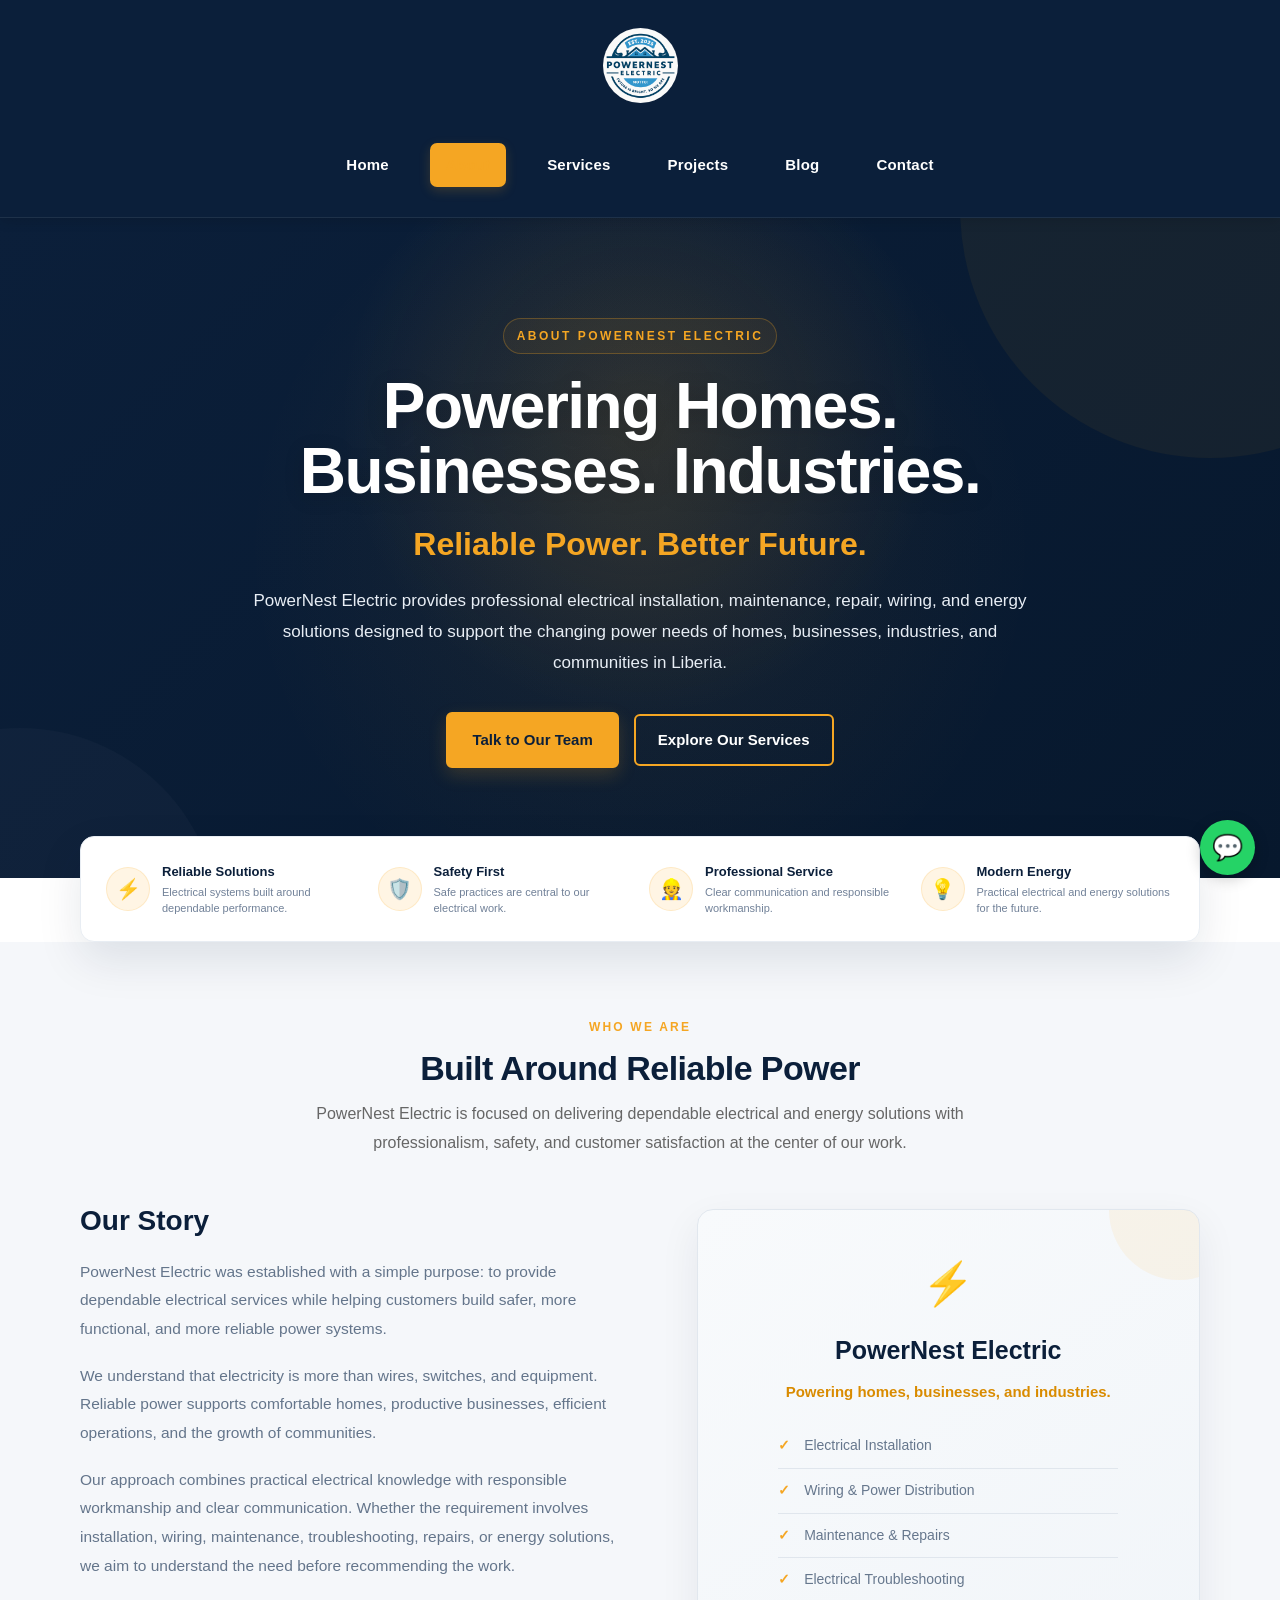
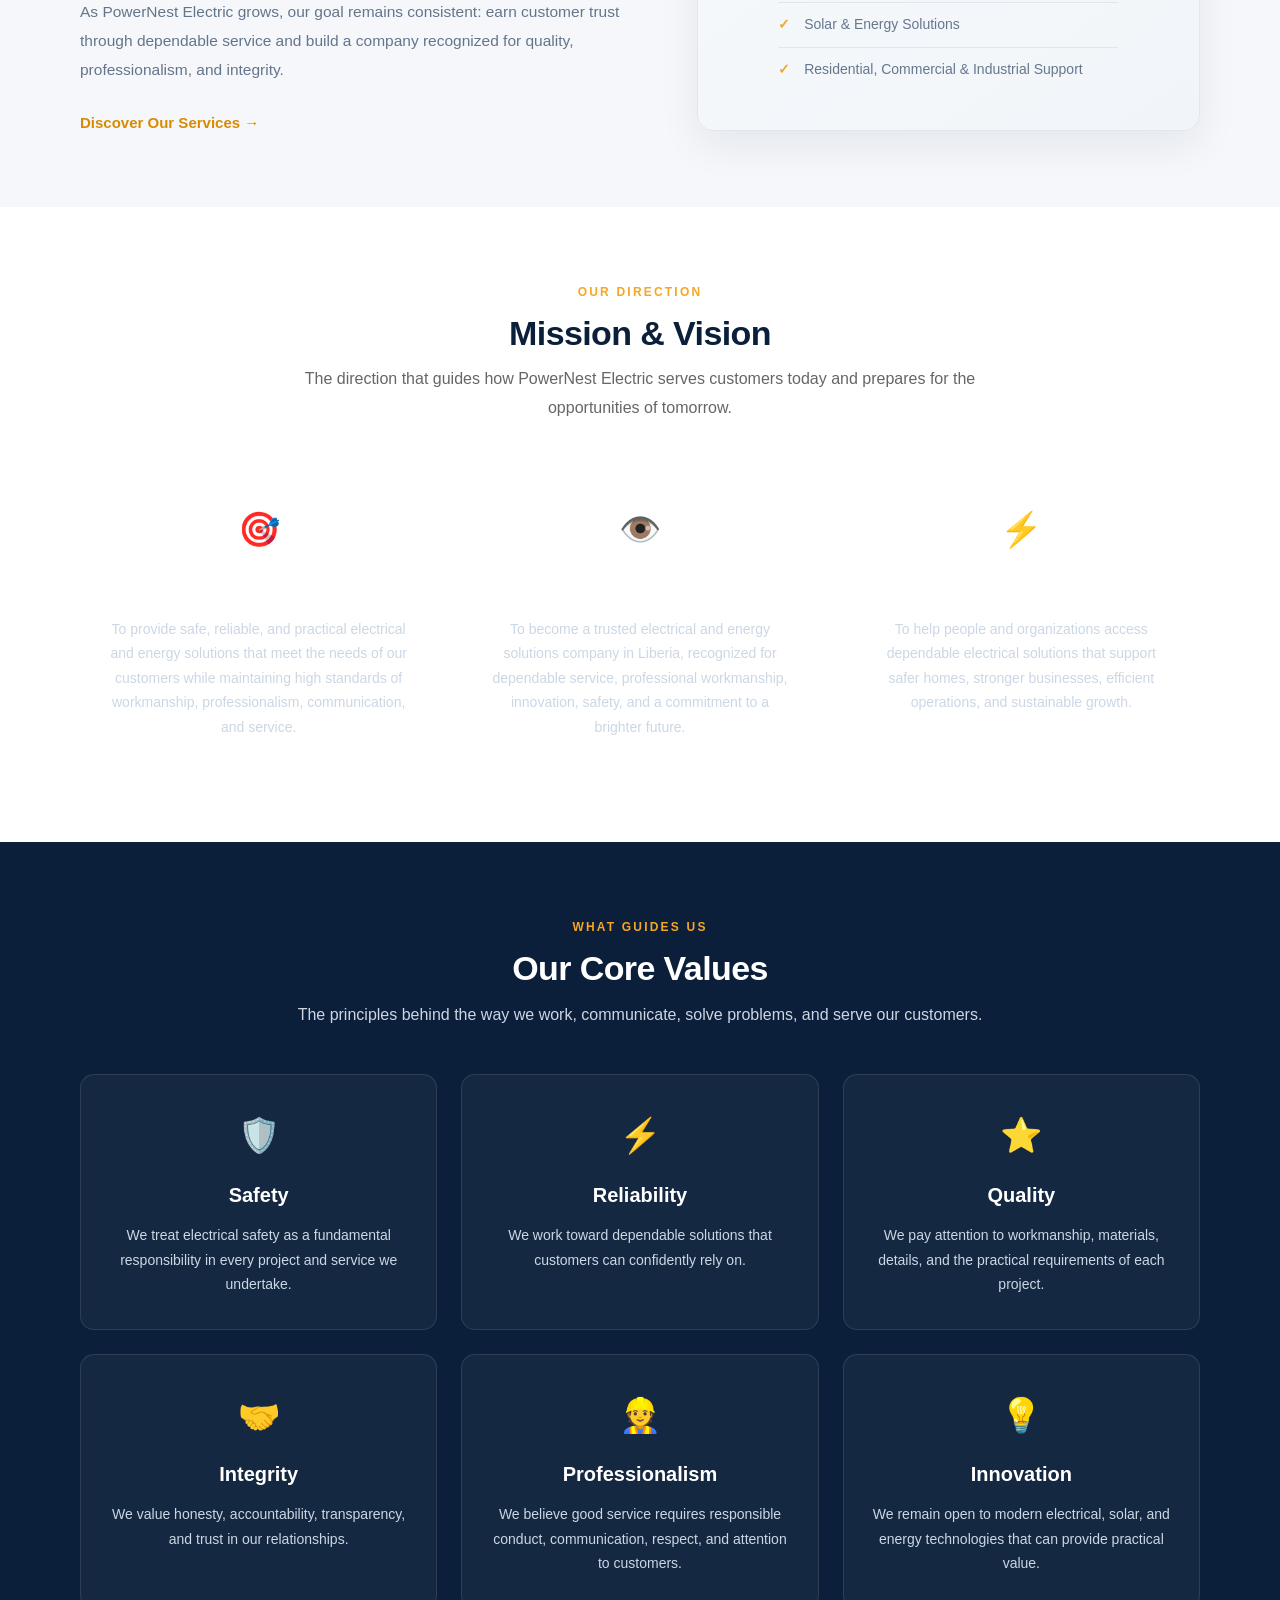
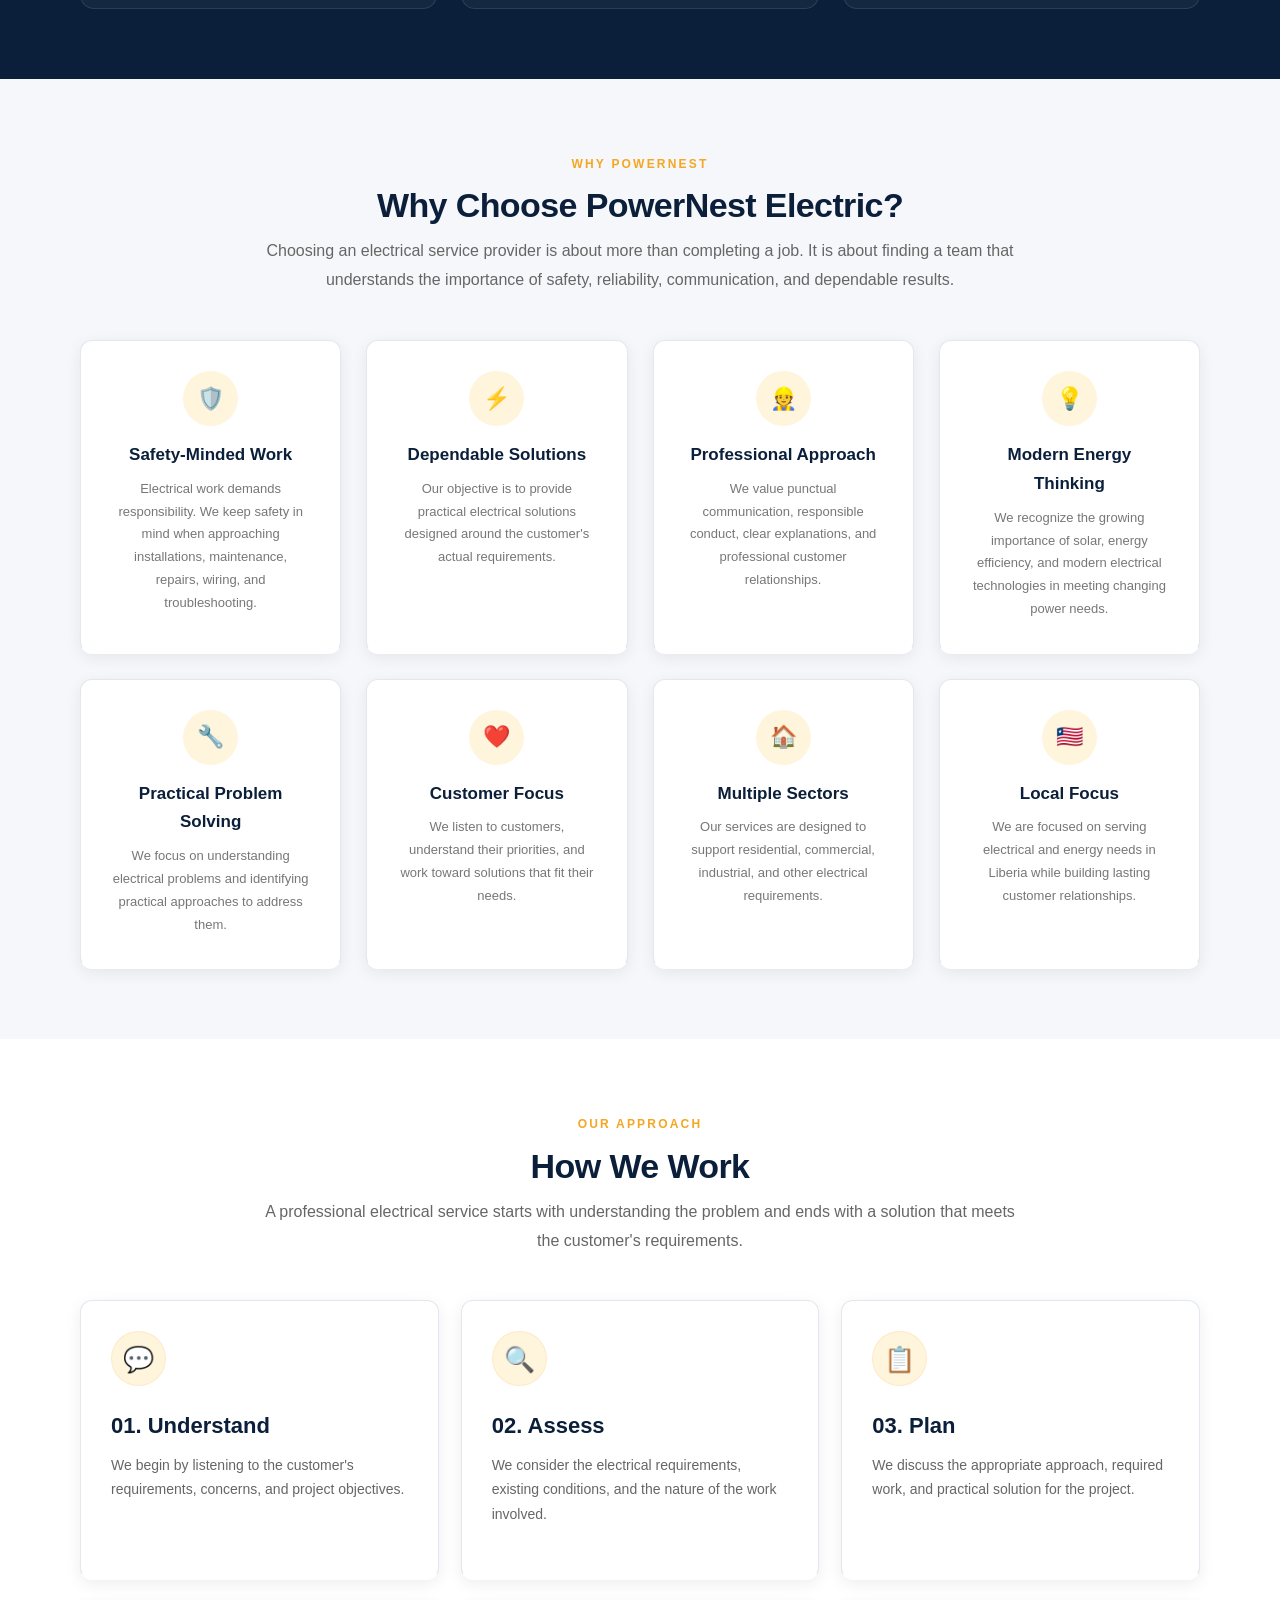
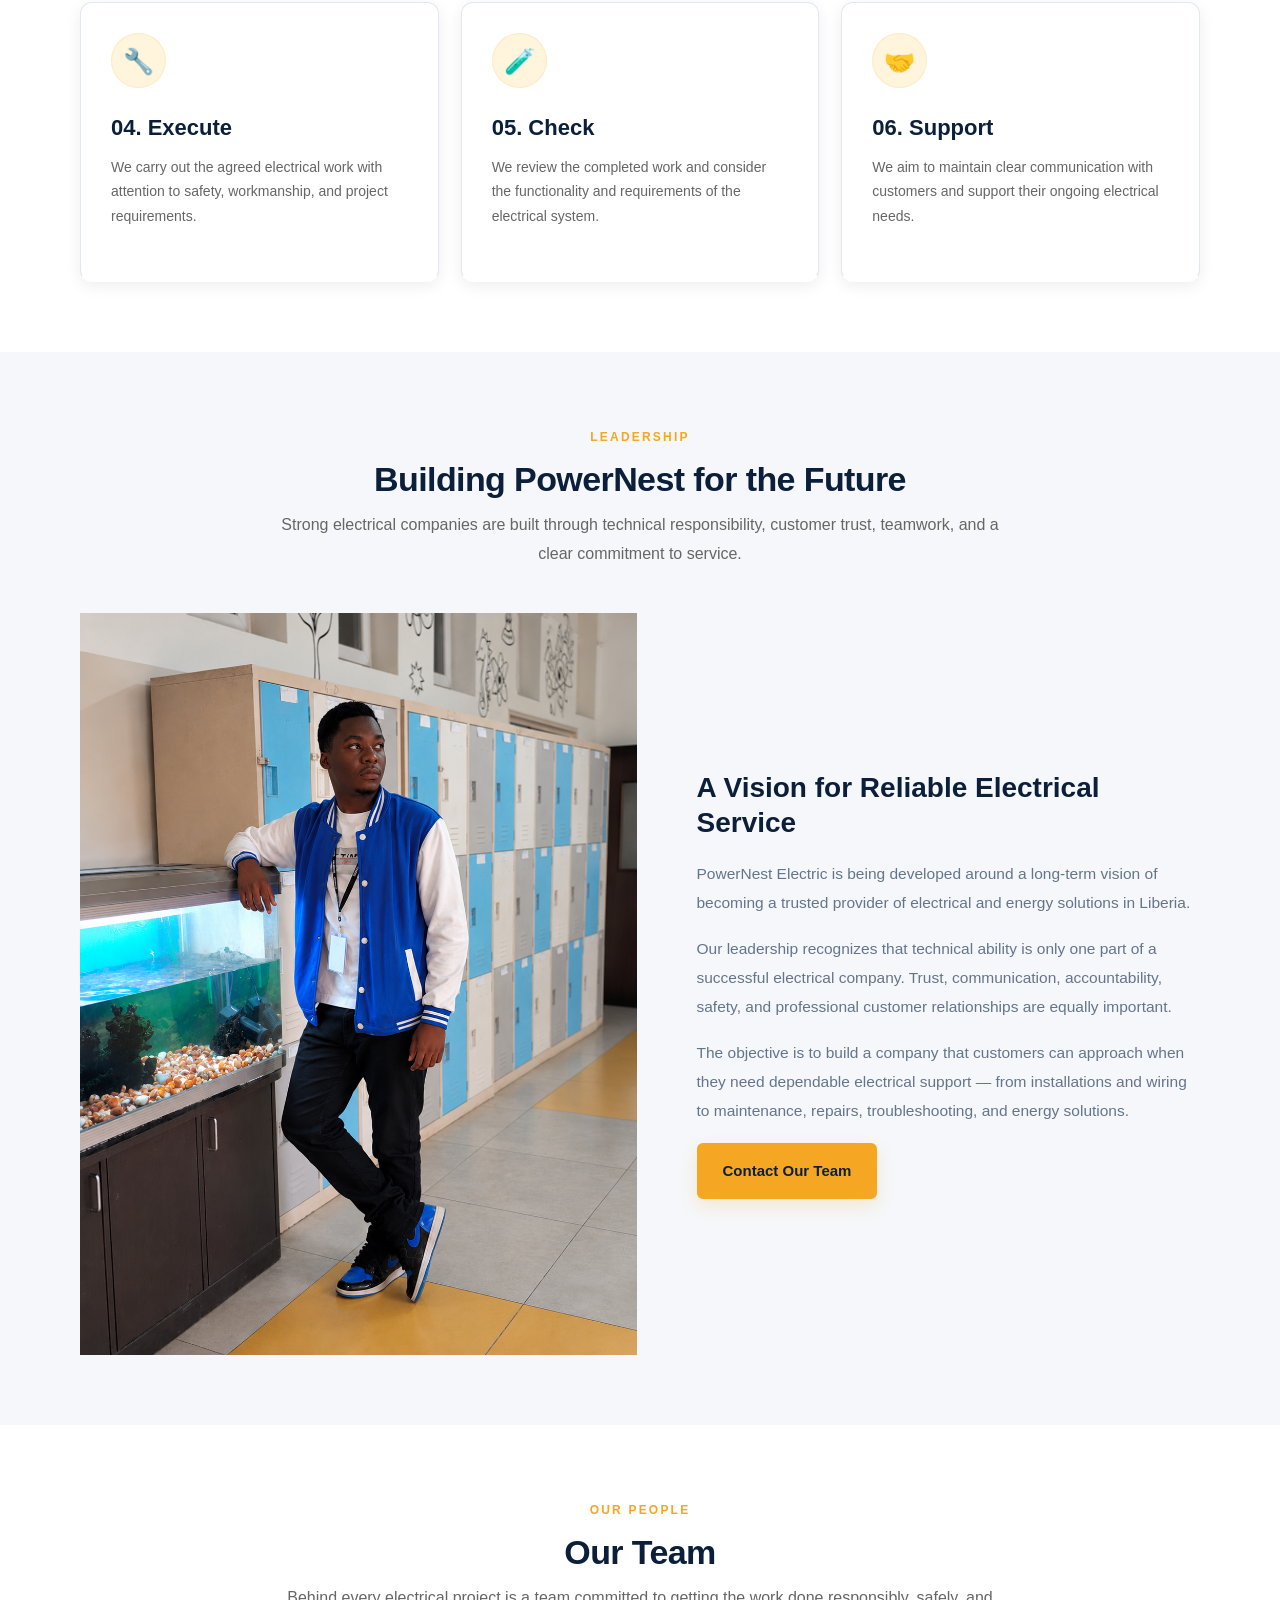
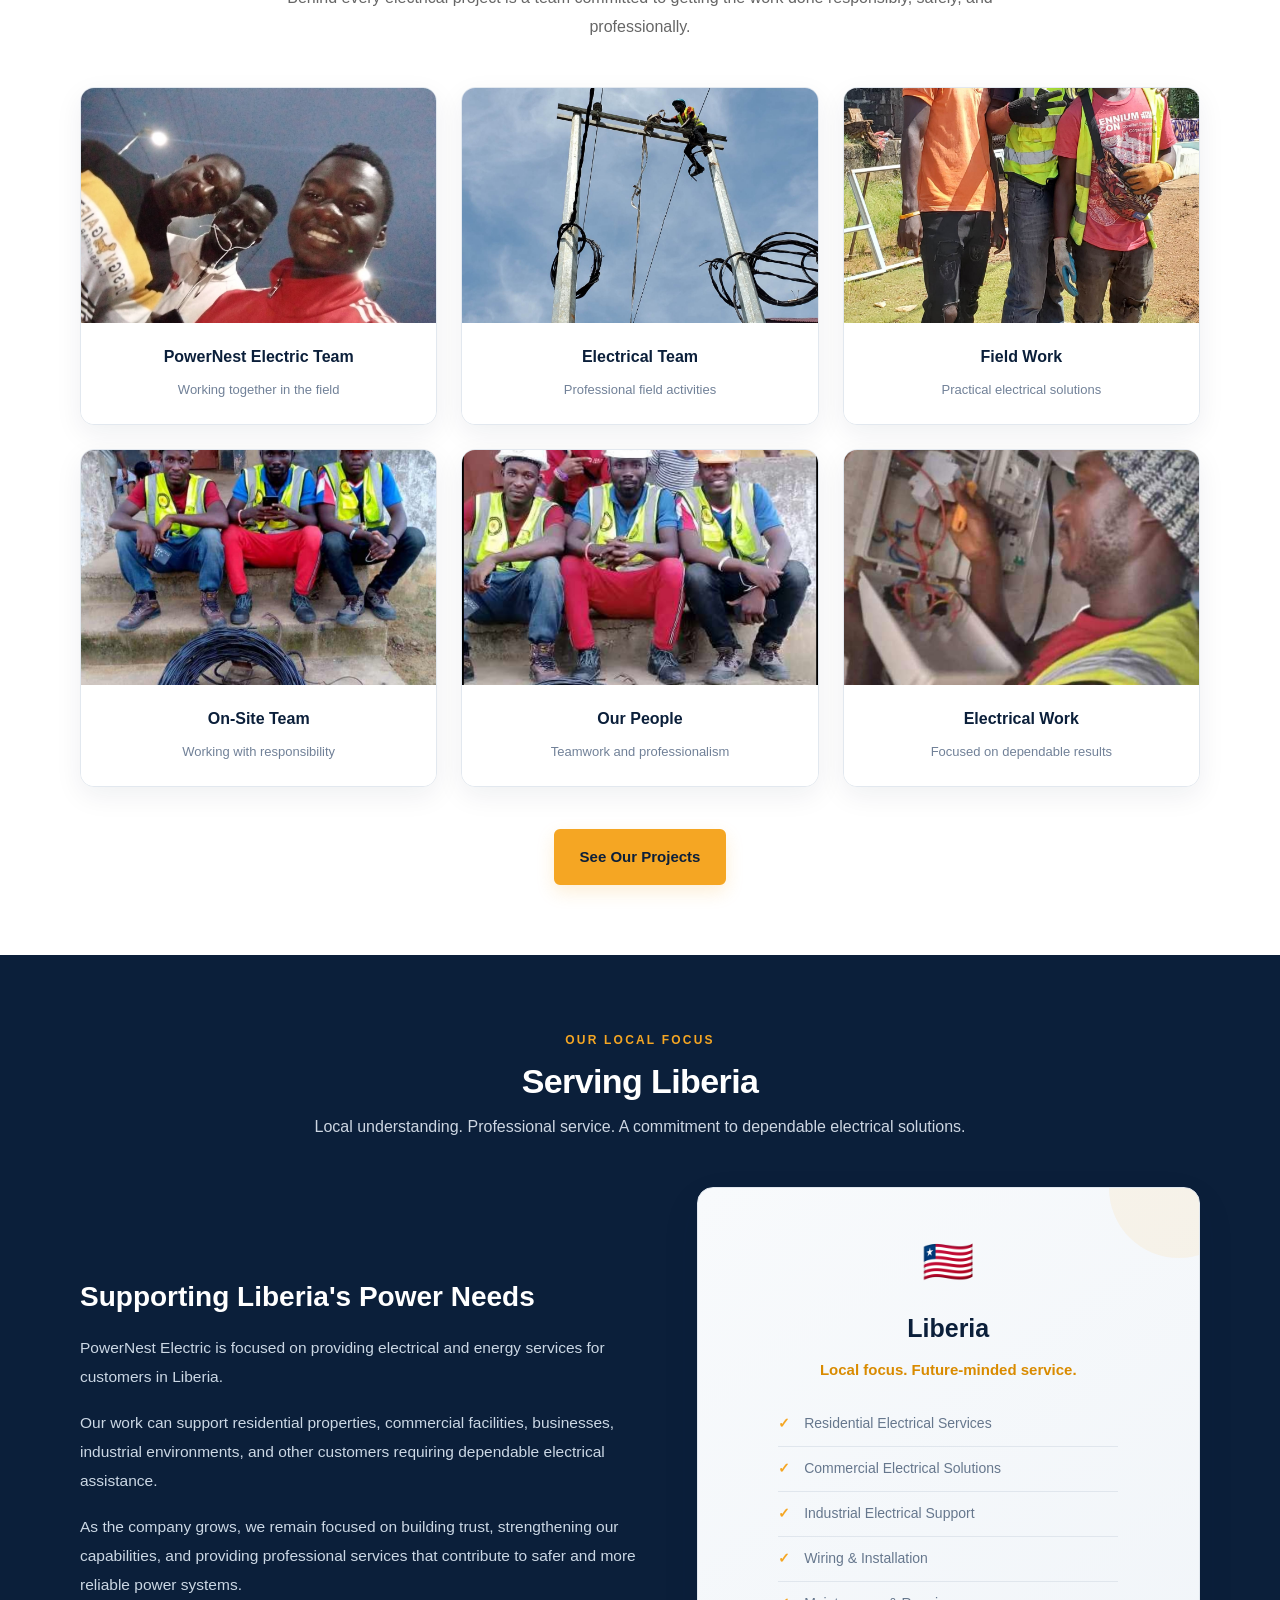
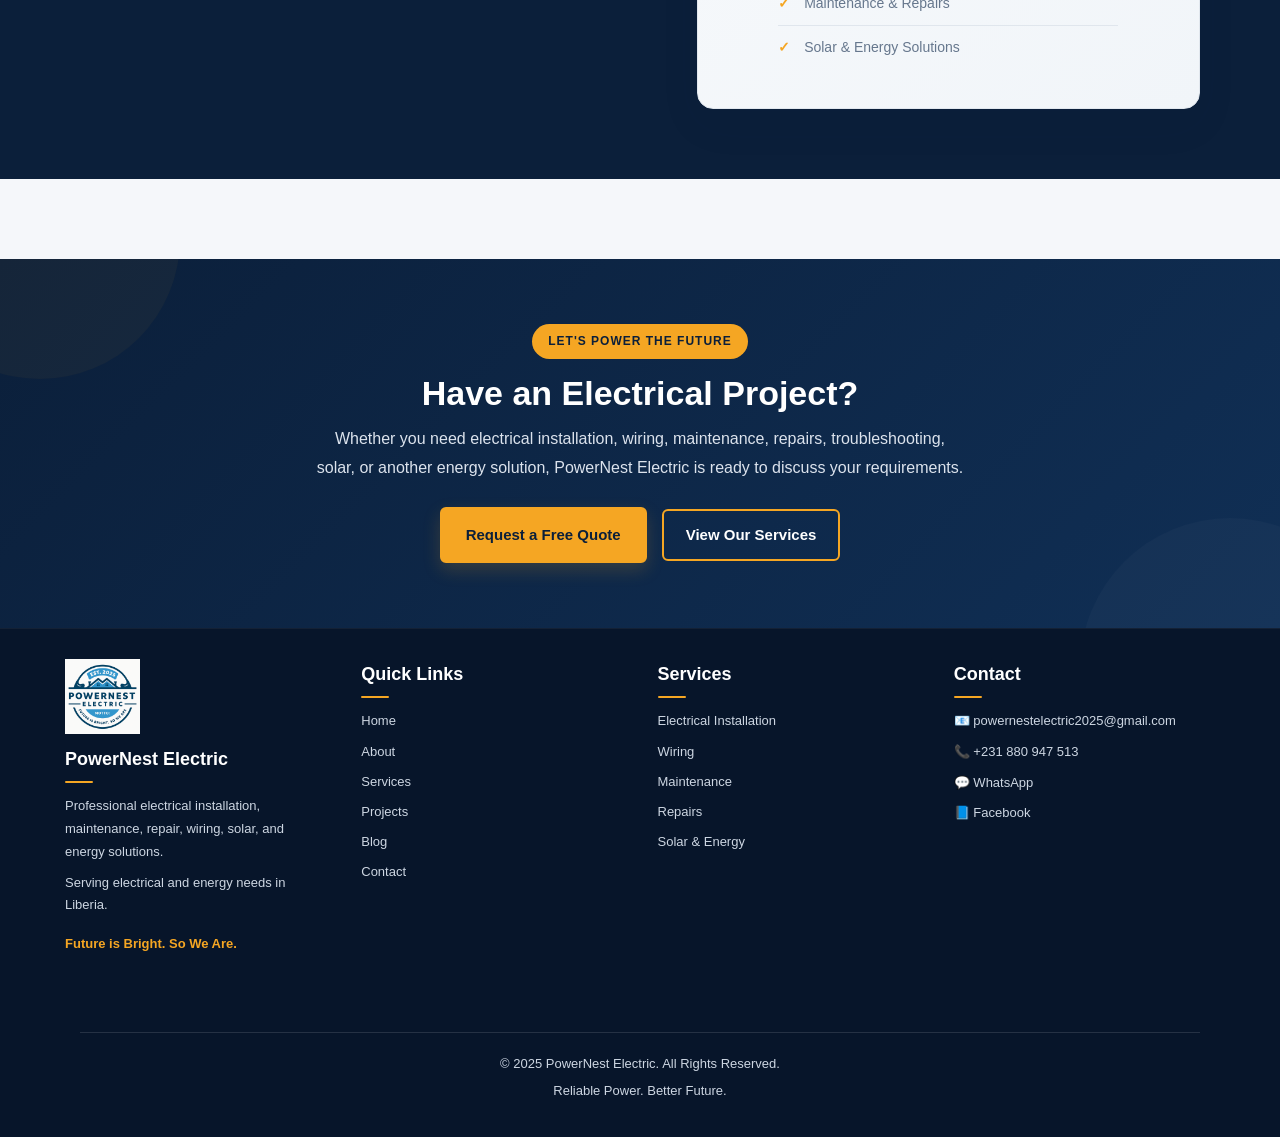
==== commit 2ce9fdd8: "Update website design and services content" ====
--- a/about.html
+++ b/about.html
@@ -9,10 +9,10 @@
           content="width=device-width, initial-scale=1.0">
 
     <meta name="description"
-          content="Learn about PowerNest Electric, our mission, vision, values, leadership, and commitment to reliable electrical and energy solutions in Liberia.">
+          content="Learn about PowerNest Electric, a professional electrical and energy solutions company serving homes, businesses, industries, and communities in Liberia.">
 
     <meta name="keywords"
-          content="PowerNest Electric, electrical company Liberia, electrical services Liberia, solar Liberia, electrical installation">
+          content="PowerNest Electric, electrical company Liberia, electrical services Liberia, electrical installation Liberia, solar energy Liberia, electrical maintenance Liberia">
 
     <meta name="author"
           content="PowerNest Electric">
@@ -34,8 +34,7 @@
 
 <header class="site-header">
 
-    <div class="nav-container">
-
+    <div class="header-container">
 
         <a href="index.html"
            class="logo-link">
@@ -62,14 +61,16 @@
 
         <nav
             class="nav-links"
-            id="navLinks">
+            id="navLinks"
+            aria-label="Main navigation">
 
             <a href="index.html">
                 Home
             </a>
 
             <a href="about.html"
-               class="active">
+               class="active"
+               aria-current="page">
                 About
             </a>
 
@@ -98,27 +99,56 @@
 
 
 <!-- =========================================================
-     PAGE HERO
+     ABOUT HERO
 ========================================================== -->
 
-<section class="page-hero">
-
-    <div class="page-hero-content">
-
-        <p class="hero-label">
+<section class="hero">
+
+    <div class="hero-overlay"></div>
+
+    <div class="hero-content">
+
+        <div class="hero-badge">
             ABOUT POWERNEST ELECTRIC
+        </div>
+
+        <h1>
+            Powering Homes.<br>
+            Businesses. Industries.
+        </h1>
+
+        <h2>
+            Reliable Power. Better Future.
+        </h2>
+
+        <p>
+            PowerNest Electric provides professional
+            electrical installation, maintenance,
+            repair, wiring, and energy solutions
+            designed to support the changing power
+            needs of homes, businesses, industries,
+            and communities in Liberia.
         </p>
 
-        <h1>
-            Powering a Brighter Future
-        </h1>
-
-        <p>
-            Learn more about PowerNest Electric,
-            our purpose, our values, our people,
-            and our commitment to dependable
-            electrical and energy solutions in Liberia.
-        </p>
+        <div class="hero-buttons">
+
+            <a
+                href="index.html#contact"
+                class="button">
+
+                Talk to Our Team
+
+            </a>
+
+            <a
+                href="services.html"
+                class="button-outline">
+
+                Explore Our Services
+
+            </a>
+
+        </div>
 
     </div>
 
@@ -127,86 +157,235 @@
 
 
 <!-- =========================================================
-     ABOUT COMPANY
+     TRUST STRIP
 ========================================================== -->
 
+<section class="trust-strip">
+
+    <div class="trust-box">
+
+
+        <div class="trust-item">
+
+            <div class="trust-icon">
+                ⚡
+            </div>
+
+            <div>
+
+                <strong>
+                    Reliable Solutions
+                </strong>
+
+                <span>
+                    Electrical systems built around
+                    dependable performance.
+                </span>
+
+            </div>
+
+        </div>
+
+
+        <div class="trust-item">
+
+            <div class="trust-icon">
+                🛡️
+            </div>
+
+            <div>
+
+                <strong>
+                    Safety First
+                </strong>
+
+                <span>
+                    Safe practices are central to
+                    our electrical work.
+                </span>
+
+            </div>
+
+        </div>
+
+
+        <div class="trust-item">
+
+            <div class="trust-icon">
+                👷
+            </div>
+
+            <div>
+
+                <strong>
+                    Professional Service
+                </strong>
+
+                <span>
+                    Clear communication and
+                    responsible workmanship.
+                </span>
+
+            </div>
+
+        </div>
+
+
+        <div class="trust-item">
+
+            <div class="trust-icon">
+                💡
+            </div>
+
+            <div>
+
+                <strong>
+                    Modern Energy
+                </strong>
+
+                <span>
+                    Practical electrical and
+                    energy solutions for the future.
+                </span>
+
+            </div>
+
+        </div>
+
+    </div>
+
+</section>
+
+
+
+<!-- =========================================================
+     COMPANY STORY
+========================================================== -->
+
 <section class="section section-white">
 
-    <div class="about-container">
+    <div class="container">
 
 
         <div class="section-header">
 
+            <span class="section-label">
+                WHO WE ARE
+            </span>
+
             <h2 class="section-title">
-                About PowerNest Electric
+                Built Around Reliable Power
             </h2>
 
             <p class="section-intro">
-                Reliable Power. Better Future.
+                PowerNest Electric is focused on delivering
+                dependable electrical and energy solutions
+                with professionalism, safety, and customer
+                satisfaction at the center of our work.
             </p>
 
         </div>
 
 
-        <div class="about-main-content">
-
-
-            <div class="about-text">
-
-                <p>
-                    PowerNest Electric is an electrical
-                    and energy solutions company focused
-                    on providing dependable services for
-                    homes, businesses, industries, and
-                    other customers in Liberia.
-                </p>
-
-
-                <p>
-                    Our services cover electrical
+        <div class="two-column">
+
+
+            <div class="text-column">
+
+                <h3>
+                    Our Story
+                </h3>
+
+                <p>
+                    PowerNest Electric was established
+                    with a simple purpose: to provide
+                    dependable electrical services while
+                    helping customers build safer,
+                    more functional, and more reliable
+                    power systems.
+                </p>
+
+                <p>
+                    We understand that electricity is
+                    more than wires, switches, and
+                    equipment. Reliable power supports
+                    comfortable homes, productive
+                    businesses, efficient operations,
+                    and the growth of communities.
+                </p>
+
+                <p>
+                    Our approach combines practical
+                    electrical knowledge with responsible
+                    workmanship and clear communication.
+                    Whether the requirement involves
                     installation, wiring, maintenance,
-                    repairs, troubleshooting, solar
-                    and energy solutions.
-                </p>
-
-
-                <p>
-                    We believe that reliable electrical
-                    systems are an important part of
-                    comfortable homes, productive
-                    businesses, safe workplaces, and
-                    stronger communities.
-                </p>
-
-
-                <p>
-                    Our goal is to provide practical
-                    electrical solutions while building
-                    strong relationships with our
-                    customers through communication,
-                    professionalism, safety, and quality.
-                </p>
-
-            </div>
-
-
-            <div class="about-highlight">
-
-                <div class="highlight-icon">
+                    troubleshooting, repairs, or energy
+                    solutions, we aim to understand the
+                    need before recommending the work.
+                </p>
+
+                <p>
+                    As PowerNest Electric grows, our goal
+                    remains consistent: earn customer trust
+                    through dependable service and build
+                    a company recognized for quality,
+                    professionalism, and integrity.
+                </p>
+
+                <a
+                    href="services.html"
+                    class="text-button">
+
+                    Discover Our Services →
+
+                </a>
+
+            </div>
+
+
+            <div class="feature-panel">
+
+                <div class="feature-panel-icon">
                     ⚡
                 </div>
 
                 <h3>
-                    Our Commitment
-                </h3>
-
-                <p>
-                    We are committed to providing
-                    dependable electrical and energy
-                    solutions with safety, quality,
-                    professionalism, and customer
-                    satisfaction at the center of our work.
-                </p>
+                    PowerNest Electric
+                </h3>
+
+                <p>
+                    Powering homes, businesses,
+                    and industries.
+                </p>
+
+                <ul>
+
+                    <li>
+                        Electrical Installation
+                    </li>
+
+                    <li>
+                        Wiring & Power Distribution
+                    </li>
+
+                    <li>
+                        Maintenance & Repairs
+                    </li>
+
+                    <li>
+                        Electrical Troubleshooting
+                    </li>
+
+                    <li>
+                        Solar & Energy Solutions
+                    </li>
+
+                    <li>
+                        Residential, Commercial & Industrial Support
+                    </li>
+
+                </ul>
 
             </div>
 
@@ -219,56 +398,94 @@
 
 
 <!-- =========================================================
-     VISION
+     MISSION & VISION
 ========================================================== -->
 
 <section class="section section-light">
 
-    <div class="about-container">
-
-        <div class="mission-vision-grid">
-
-
-            <div class="mission-card">
-
-                <div class="mission-icon">
+    <div class="container">
+
+
+        <div class="section-header">
+
+            <span class="section-label">
+                OUR DIRECTION
+            </span>
+
+            <h2 class="section-title">
+                Mission & Vision
+            </h2>
+
+            <p class="section-intro">
+                The direction that guides how PowerNest
+                Electric serves customers today and prepares
+                for the opportunities of tomorrow.
+            </p>
+
+        </div>
+
+
+        <div class="values-preview">
+
+
+            <div class="value-preview-card">
+
+                <span>
+                    🎯
+                </span>
+
+                <h3>
+                    Our Mission
+                </h3>
+
+                <p>
+                    To provide safe, reliable, and practical
+                    electrical and energy solutions that meet
+                    the needs of our customers while maintaining
+                    high standards of workmanship,
+                    professionalism, communication, and service.
+                </p>
+
+            </div>
+
+
+            <div class="value-preview-card">
+
+                <span>
                     👁️
-                </div>
-
-                <h2>
+                </span>
+
+                <h3>
                     Our Vision
-                </h2>
-
-                <p>
-                    To become a trusted electrical and
-                    energy solutions company in Liberia,
-                    recognized for dependable service,
-                    professional workmanship, safety,
-                    innovation, and a commitment to
-                    a brighter and more reliable future.
-                </p>
-
-            </div>
-
-
-            <div class="mission-card">
-
-                <div class="mission-icon">
-                    🎯
-                </div>
-
-                <h2>
-                    Our Mission
-                </h2>
-
-                <p>
-                    To provide safe, reliable, practical,
-                    and modern electrical and energy
-                    solutions that meet the needs of
-                    homes, businesses, industries, and
-                    communities while maintaining high
-                    standards of professionalism and
-                    customer service.
+                </h3>
+
+                <p>
+                    To become a trusted electrical and energy
+                    solutions company in Liberia, recognized
+                    for dependable service, professional
+                    workmanship, innovation, safety, and a
+                    commitment to a brighter future.
+                </p>
+
+            </div>
+
+
+            <div class="value-preview-card">
+
+                <span>
+                    ⚡
+                </span>
+
+                <h3>
+                    Our Purpose
+                </h3>
+
+                <p>
+                    To help people and organizations access
+                    dependable electrical solutions that
+                    support safer homes, stronger businesses,
+                    efficient operations, and sustainable
+                    growth.
                 </p>
 
             </div>
@@ -282,381 +499,492 @@
 
 
 <!-- =========================================================
-     CORE STATEMENT
+     CORE VALUES
 ========================================================== -->
 
-<section class="core-statement">
-
-    <div class="core-statement-container">
-
-        <div class="core-icon">
-            ⚡
-        </div>
-
-        <h2>
-            Our Core Statement
-        </h2>
-
-        <p>
-            Reliable electrical solutions today
-            for a brighter and more dependable
-            tomorrow.
-        </p>
-
-        <strong>
-            Future is Bright. So We Are.
-        </strong>
-
-    </div>
-
-</section>
-
-
-
-<!-- =========================================================
-     OUR VALUES
-========================================================== -->
-
-<section class="section section-white">
-
-    <div class="about-container">
-
-
-        <div class="section-header">
+<section class="section section-blue">
+
+    <div class="container">
+
+
+        <div class="section-header light-header">
+
+            <span class="section-label">
+                WHAT GUIDES US
+            </span>
 
             <h2 class="section-title">
                 Our Core Values
             </h2>
 
             <p class="section-intro">
-                The principles that guide the way
-                PowerNest Electric works and serves
-                its customers.
+                The principles behind the way we work,
+                communicate, solve problems, and serve
+                our customers.
             </p>
 
         </div>
 
 
-        <div class="values-grid">
-
-
-            <!-- SAFETY -->
-
-            <div class="value-card">
-
-                <div class="value-icon">
+        <div class="values-preview">
+
+
+            <div class="value-preview-card">
+
+                <span>
                     🛡️
-                </div>
+                </span>
 
                 <h3>
                     Safety
                 </h3>
 
                 <p>
-                    Safety comes first in everything
-                    we do. We recognize the importance
-                    of safe electrical work for people,
-                    property, and equipment.
-                </p>
-
-            </div>
-
-
-            <!-- RELIABILITY -->
-
-            <div class="value-card">
-
-                <div class="value-icon">
+                    We treat electrical safety as a
+                    fundamental responsibility in every
+                    project and service we undertake.
+                </p>
+
+            </div>
+
+
+            <div class="value-preview-card">
+
+                <span>
                     ⚡
-                </div>
+                </span>
 
                 <h3>
                     Reliability
                 </h3>
 
                 <p>
-                    We aim to provide dependable
-                    electrical solutions that customers
-                    can trust for their homes, businesses,
-                    and operations.
-                </p>
-
-            </div>
-
-
-            <!-- QUALITY -->
-
-            <div class="value-card">
-
-                <div class="value-icon">
+                    We work toward dependable solutions
+                    that customers can confidently rely on.
+                </p>
+
+            </div>
+
+
+            <div class="value-preview-card">
+
+                <span>
                     ⭐
-                </div>
+                </span>
 
                 <h3>
                     Quality
                 </h3>
 
                 <p>
-                    We focus on quality workmanship,
-                    attention to detail, and practical
-                    solutions that meet the requirements
-                    of each project.
-                </p>
-
-            </div>
-
-
-            <!-- PROFESSIONALISM -->
-
-            <div class="value-card">
-
-                <div class="value-icon">
+                    We pay attention to workmanship,
+                    materials, details, and the practical
+                    requirements of each project.
+                </p>
+
+            </div>
+
+
+            <div class="value-preview-card">
+
+                <span>
+                    🤝
+                </span>
+
+                <h3>
+                    Integrity
+                </h3>
+
+                <p>
+                    We value honesty, accountability,
+                    transparency, and trust in our
+                    relationships.
+                </p>
+
+            </div>
+
+
+            <div class="value-preview-card">
+
+                <span>
                     👷
-                </div>
+                </span>
 
                 <h3>
                     Professionalism
                 </h3>
 
                 <p>
-                    We believe professional communication,
-                    responsible conduct, and respect for
-                    customers are essential to good service.
-                </p>
-
-            </div>
-
-
-            <!-- INTEGRITY -->
-
-            <div class="value-card">
-
-                <div class="value-icon">
+                    We believe good service requires
+                    responsible conduct, communication,
+                    respect, and attention to customers.
+                </p>
+
+            </div>
+
+
+            <div class="value-preview-card">
+
+                <span>
+                    💡
+                </span>
+
+                <h3>
+                    Innovation
+                </h3>
+
+                <p>
+                    We remain open to modern electrical,
+                    solar, and energy technologies that
+                    can provide practical value.
+                </p>
+
+            </div>
+
+        </div>
+
+    </div>
+
+</section>
+
+
+
+<!-- =========================================================
+     WHY POWERNEST ELECTRIC
+========================================================== -->
+
+<section class="section section-white">
+
+    <div class="container">
+
+
+        <div class="section-header">
+
+            <span class="section-label">
+                WHY POWERNEST
+            </span>
+
+            <h2 class="section-title">
+                Why Choose PowerNest Electric?
+            </h2>
+
+            <p class="section-intro">
+                Choosing an electrical service provider is
+                about more than completing a job. It is about
+                finding a team that understands the importance
+                of safety, reliability, communication, and
+                dependable results.
+            </p>
+
+        </div>
+
+
+        <div class="why-grid">
+
+
+            <div class="why-card">
+
+                <div class="why-icon">
+                    🛡️
+                </div>
+
+                <h3>
+                    Safety-Minded Work
+                </h3>
+
+                <p>
+                    Electrical work demands responsibility.
+                    We keep safety in mind when approaching
+                    installations, maintenance, repairs,
+                    wiring, and troubleshooting.
+                </p>
+
+            </div>
+
+
+            <div class="why-card">
+
+                <div class="why-icon">
+                    ⚡
+                </div>
+
+                <h3>
+                    Dependable Solutions
+                </h3>
+
+                <p>
+                    Our objective is to provide practical
+                    electrical solutions designed around
+                    the customer's actual requirements.
+                </p>
+
+            </div>
+
+
+            <div class="why-card">
+
+                <div class="why-icon">
+                    👷
+                </div>
+
+                <h3>
+                    Professional Approach
+                </h3>
+
+                <p>
+                    We value punctual communication,
+                    responsible conduct, clear explanations,
+                    and professional customer relationships.
+                </p>
+
+            </div>
+
+
+            <div class="why-card">
+
+                <div class="why-icon">
+                    💡
+                </div>
+
+                <h3>
+                    Modern Energy Thinking
+                </h3>
+
+                <p>
+                    We recognize the growing importance
+                    of solar, energy efficiency, and modern
+                    electrical technologies in meeting
+                    changing power needs.
+                </p>
+
+            </div>
+
+
+            <div class="why-card">
+
+                <div class="why-icon">
+                    🔧
+                </div>
+
+                <h3>
+                    Practical Problem Solving
+                </h3>
+
+                <p>
+                    We focus on understanding electrical
+                    problems and identifying practical
+                    approaches to address them.
+                </p>
+
+            </div>
+
+
+            <div class="why-card">
+
+                <div class="why-icon">
+                    ❤️
+                </div>
+
+                <h3>
+                    Customer Focus
+                </h3>
+
+                <p>
+                    We listen to customers, understand
+                    their priorities, and work toward
+                    solutions that fit their needs.
+                </p>
+
+            </div>
+
+
+            <div class="why-card">
+
+                <div class="why-icon">
+                    🏠
+                </div>
+
+                <h3>
+                    Multiple Sectors
+                </h3>
+
+                <p>
+                    Our services are designed to support
+                    residential, commercial, industrial,
+                    and other electrical requirements.
+                </p>
+
+            </div>
+
+
+            <div class="why-card">
+
+                <div class="why-icon">
+                    🇱🇷
+                </div>
+
+                <h3>
+                    Local Focus
+                </h3>
+
+                <p>
+                    We are focused on serving electrical
+                    and energy needs in Liberia while
+                    building lasting customer relationships.
+                </p>
+
+            </div>
+
+        </div>
+
+    </div>
+
+</section>
+
+
+
+<!-- =========================================================
+     HOW WE WORK
+========================================================== -->
+
+<section class="section section-light">
+
+    <div class="container">
+
+
+        <div class="section-header">
+
+            <span class="section-label">
+                OUR APPROACH
+            </span>
+
+            <h2 class="section-title">
+                How We Work
+            </h2>
+
+            <p class="section-intro">
+                A professional electrical service starts
+                with understanding the problem and ends
+                with a solution that meets the customer's
+                requirements.
+            </p>
+
+        </div>
+
+
+        <div class="service-grid">
+
+
+            <div class="service-card">
+
+                <div class="service-icon">
+                    💬
+                </div>
+
+                <h3>
+                    01. Understand
+                </h3>
+
+                <p>
+                    We begin by listening to the customer's
+                    requirements, concerns, and project
+                    objectives.
+                </p>
+
+            </div>
+
+
+            <div class="service-card">
+
+                <div class="service-icon">
+                    🔍
+                </div>
+
+                <h3>
+                    02. Assess
+                </h3>
+
+                <p>
+                    We consider the electrical requirements,
+                    existing conditions, and the nature of
+                    the work involved.
+                </p>
+
+            </div>
+
+
+            <div class="service-card">
+
+                <div class="service-icon">
+                    📋
+                </div>
+
+                <h3>
+                    03. Plan
+                </h3>
+
+                <p>
+                    We discuss the appropriate approach,
+                    required work, and practical solution
+                    for the project.
+                </p>
+
+            </div>
+
+
+            <div class="service-card">
+
+                <div class="service-icon">
+                    🔧
+                </div>
+
+                <h3>
+                    04. Execute
+                </h3>
+
+                <p>
+                    We carry out the agreed electrical work
+                    with attention to safety, workmanship,
+                    and project requirements.
+                </p>
+
+            </div>
+
+
+            <div class="service-card">
+
+                <div class="service-icon">
+                    🧪
+                </div>
+
+                <h3>
+                    05. Check
+                </h3>
+
+                <p>
+                    We review the completed work and consider
+                    the functionality and requirements of the
+                    electrical system.
+                </p>
+
+            </div>
+
+
+            <div class="service-card">
+
+                <div class="service-icon">
                     🤝
                 </div>
 
                 <h3>
-                    Integrity
-                </h3>
-
-                <p>
-                    We value honesty, transparency,
-                    responsibility, and trust in our
-                    relationships with customers and
-                    partners.
-                </p>
-
-            </div>
-
-
-            <!-- INNOVATION -->
-
-            <div class="value-card">
-
-                <div class="value-icon">
-                    💡
-                </div>
-
-                <h3>
-                    Innovation
-                </h3>
-
-                <p>
-                    We remain open to modern electrical,
-                    solar, and energy solutions that can
-                    support changing power needs.
-                </p>
-
-            </div>
-
-
-            <!-- CUSTOMER SERVICE -->
-
-            <div class="value-card">
-
-                <div class="value-icon">
-                    ❤️
-                </div>
-
-                <h3>
-                    Customer Focus
-                </h3>
-
-                <p>
-                    We listen to our customers and work
-                    to understand their electrical needs
-                    before recommending practical solutions.
-                </p>
-
-            </div>
-
-
-            <!-- TEAMWORK -->
-
-            <div class="value-card">
-
-                <div class="value-icon">
-                    👥
-                </div>
-
-                <h3>
-                    Teamwork
-                </h3>
-
-                <p>
-                    We believe strong teamwork,
-                    communication, and cooperation
-                    help us deliver better results.
-                </p>
-
-            </div>
-
-        </div>
-
-    </div>
-
-</section>
-
-
-
-<!-- =========================================================
-     WHY OUR VALUES MATTER
-========================================================== -->
-
-<section class="section section-light">
-
-    <div class="about-container">
-
-
-        <div class="section-header">
-
-            <h2 class="section-title">
-                What These Values Mean for Our Customers
-            </h2>
-
-            <p class="section-intro">
-                Our values are not just words.
-                They influence how we approach
-                every electrical project.
-            </p>
-
-        </div>
-
-
-        <div class="values-meaning">
-
-
-            <div class="meaning-row">
-
-                <div class="meaning-number">
-                    01
-                </div>
-
-                <div>
-
-                    <h3>
-                        We Listen
-                    </h3>
-
-                    <p>
-                        We first seek to understand
-                        the customer's electrical
-                        requirements and project needs.
-                    </p>
-
-                </div>
-
-            </div>
-
-
-            <div class="meaning-row">
-
-                <div class="meaning-number">
-                    02
-                </div>
-
-                <div>
-
-                    <h3>
-                        We Plan
-                    </h3>
-
-                    <p>
-                        We consider the nature of the
-                        work and the requirements before
-                        discussing the appropriate solution.
-                    </p>
-
-                </div>
-
-            </div>
-
-
-            <div class="meaning-row">
-
-                <div class="meaning-number">
-                    03
-                </div>
-
-                <div>
-
-                    <h3>
-                        We Work Safely
-                    </h3>
-
-                    <p>
-                        Safety remains an important
-                        consideration throughout
-                        electrical work.
-                    </p>
-
-                </div>
-
-            </div>
-
-
-            <div class="meaning-row">
-
-                <div class="meaning-number">
-                    04
-                </div>
-
-                <div>
-
-                    <h3>
-                        We Communicate
-                    </h3>
-
-                    <p>
-                        We believe clear communication
-                        helps customers understand
-                        their projects and electrical needs.
-                    </p>
-
-                </div>
-
-            </div>
-
-
-            <div class="meaning-row">
-
-                <div class="meaning-number">
-                    05
-                </div>
-
-                <div>
-
-                    <h3>
-                        We Aim for Dependable Results
-                    </h3>
-
-                    <p>
-                        Our objective is to provide
-                        practical electrical solutions
-                        that meet the customer's requirements.
-                    </p>
-
-                </div>
+                    06. Support
+                </h3>
+
+                <p>
+                    We aim to maintain clear communication
+                    with customers and support their ongoing
+                    electrical needs.
+                </p>
 
             </div>
 
@@ -674,24 +1002,29 @@
 
 <section class="section section-white">
 
-    <div class="about-container">
+    <div class="container">
 
 
         <div class="section-header">
 
+            <span class="section-label">
+                LEADERSHIP
+            </span>
+
             <h2 class="section-title">
-                Our Leadership
+                Building PowerNest for the Future
             </h2>
 
             <p class="section-intro">
-                The vision and leadership behind
-                PowerNest Electric.
+                Strong electrical companies are built through
+                technical responsibility, customer trust,
+                teamwork, and a clear commitment to service.
             </p>
 
         </div>
 
 
-        <div class="leadership-container">
+        <div class="two-column">
 
 
             <div class="leadership-photo">
@@ -704,39 +1037,40 @@
             </div>
 
 
-            <div class="leadership-content">
-
-                <span class="leadership-label">
-                    LEADERSHIP
-                </span>
-
-                <h2>
-                    Building PowerNest Electric
-                    for the Future
-                </h2>
-
-                <p>
-                    PowerNest Electric is being built
-                    around a vision of dependable
-                    electrical service, professional
-                    customer relationships, and modern
-                    energy solutions.
-                </p>
-
-                <p>
-                    Our leadership believes that a
-                    successful electrical company is
-                    built not only through technical
-                    work, but also through trust,
-                    responsibility, communication,
-                    and commitment to customers.
+            <div class="text-column">
+
+                <h3>
+                    A Vision for Reliable Electrical Service
+                </h3>
+
+                <p>
+                    PowerNest Electric is being developed
+                    around a long-term vision of becoming
+                    a trusted provider of electrical and
+                    energy solutions in Liberia.
+                </p>
+
+                <p>
+                    Our leadership recognizes that technical
+                    ability is only one part of a successful
+                    electrical company. Trust, communication,
+                    accountability, safety, and professional
+                    customer relationships are equally important.
+                </p>
+
+                <p>
+                    The objective is to build a company that
+                    customers can approach when they need
+                    dependable electrical support — from
+                    installations and wiring to maintenance,
+                    repairs, troubleshooting, and energy solutions.
                 </p>
 
                 <a
                     href="index.html#contact"
                     class="button">
 
-                    Contact PowerNest Electric
+                    Contact Our Team
 
                 </a>
 
@@ -756,99 +1090,174 @@
 
 <section class="section section-light">
 
-    <div class="about-container">
+    <div class="container">
 
 
         <div class="section-header">
+
+            <span class="section-label">
+                OUR PEOPLE
+            </span>
 
             <h2 class="section-title">
                 Our Team
             </h2>
 
             <p class="section-intro">
-                The people behind PowerNest Electric
-                and our field work.
+                Behind every electrical project is a team
+                committed to getting the work done responsibly,
+                safely, and professionally.
             </p>
 
         </div>
 
 
-        <div class="team-about-grid">
-
-
-            <div class="team-about-photo">
+        <div class="project-preview">
+
+
+            <div class="project-preview-card">
 
                 <img
                     src="photos/OUR%20TEAM/1000277396.jpg"
                     alt="PowerNest Electric team"
                     loading="lazy">
 
-            </div>
-
-
-            <div class="team-about-photo">
+                <div class="project-preview-caption">
+
+                    <strong>
+                        PowerNest Electric Team
+                    </strong>
+
+                    <span>
+                        Working together in the field
+                    </span>
+
+                </div>
+
+            </div>
+
+
+            <div class="project-preview-card">
 
                 <img
                     src="photos/OUR%20TEAM/1000277398.jpg"
                     alt="PowerNest Electric electrical team"
                     loading="lazy">
 
-            </div>
-
-
-            <div class="team-about-photo">
+                <div class="project-preview-caption">
+
+                    <strong>
+                        Electrical Team
+                    </strong>
+
+                    <span>
+                        Professional field activities
+                    </span>
+
+                </div>
+
+            </div>
+
+
+            <div class="project-preview-card">
 
                 <img
                     src="photos/OUR%20TEAM/1000277400.jpg"
                     alt="PowerNest Electric team at work"
                     loading="lazy">
 
-            </div>
-
-
-            <div class="team-about-photo">
+                <div class="project-preview-caption">
+
+                    <strong>
+                        Field Work
+                    </strong>
+
+                    <span>
+                        Practical electrical solutions
+                    </span>
+
+                </div>
+
+            </div>
+
+
+            <div class="project-preview-card">
 
                 <img
                     src="photos/OUR%20TEAM/1000277402.jpg"
                     alt="PowerNest Electric field team"
                     loading="lazy">
 
-            </div>
-
-
-            <div class="team-about-photo">
+                <div class="project-preview-caption">
+
+                    <strong>
+                        On-Site Team
+                    </strong>
+
+                    <span>
+                        Working with responsibility
+                    </span>
+
+                </div>
+
+            </div>
+
+
+            <div class="project-preview-card">
 
                 <img
                     src="photos/OUR%20TEAM/1000277404.jpg"
                     alt="PowerNest Electric electrical workers"
                     loading="lazy">
 
-            </div>
-
-
-            <div class="team-about-photo">
+                <div class="project-preview-caption">
+
+                    <strong>
+                        Our People
+                    </strong>
+
+                    <span>
+                        Teamwork and professionalism
+                    </span>
+
+                </div>
+
+            </div>
+
+
+            <div class="project-preview-card">
 
                 <img
                     src="photos/OUR%20TEAM/1000277406.jpg"
                     alt="PowerNest Electric professional field work"
                     loading="lazy">
 
-            </div>
-
-        </div>
-
-
-        <div class="team-note">
-
-            <strong>
-                Real Team. Real Work.
-            </strong>
-
-            <p>
-                The photographs displayed on this
-                page represent PowerNest Electric's
-                team and field activities.
-            </p>
+                <div class="project-preview-caption">
+
+                    <strong>
+                        Electrical Work
+                    </strong>
+
+                    <span>
+                        Focused on dependable results
+                    </span>
+
+                </div>
+
+            </div>
+
+        </div>
+
+
+        <div class="center-button">
+
+            <a
+                href="projects.html"
+                class="button">
+
+                See Our Projects
+
+            </a>
 
         </div>
 
@@ -859,52 +1268,108 @@
 
 
 <!-- =========================================================
-     LIBERIA
+     SERVING LIBERIA
 ========================================================== -->
 
 <section class="section section-blue">
 
-    <div class="about-container">
-
-
-        <div class="section-header">
+    <div class="container">
+
+
+        <div class="section-header light-header">
+
+            <span class="section-label">
+                OUR LOCAL FOCUS
+            </span>
 
             <h2 class="section-title">
                 Serving Liberia
             </h2>
 
             <p class="section-intro">
-                Local focus. Dependable electrical
-                and energy solutions.
+                Local understanding. Professional service.
+                A commitment to dependable electrical solutions.
             </p>
 
         </div>
 
 
-        <div class="liberia-about-content">
-
-            <p>
-                PowerNest Electric is focused on
-                serving electrical and energy needs
-                in Liberia.
-            </p>
-
-            <p>
-                From residential electrical work to
-                commercial installations, industrial
-                support, maintenance, repairs,
-                wiring, solar, and energy solutions,
-                we aim to provide practical services
-                for different power requirements.
-            </p>
-
-            <p>
-                As we grow, our focus remains on
-                building customer trust and providing
-                professional electrical services that
-                contribute to a stronger and brighter
-                future.
-            </p>
+        <div class="two-column">
+
+
+            <div class="text-column">
+
+                <h3 style="color: #ffffff;">
+                    Supporting Liberia's Power Needs
+                </h3>
+
+                <p style="color: #cbd7e4;">
+                    PowerNest Electric is focused on providing
+                    electrical and energy services for customers
+                    in Liberia.
+                </p>
+
+                <p style="color: #cbd7e4;">
+                    Our work can support residential properties,
+                    commercial facilities, businesses, industrial
+                    environments, and other customers requiring
+                    dependable electrical assistance.
+                </p>
+
+                <p style="color: #cbd7e4;">
+                    As the company grows, we remain focused on
+                    building trust, strengthening our capabilities,
+                    and providing professional services that
+                    contribute to safer and more reliable power
+                    systems.
+                </p>
+
+            </div>
+
+
+            <div class="feature-panel">
+
+                <div class="feature-panel-icon">
+                    🇱🇷
+                </div>
+
+                <h3>
+                    Liberia
+                </h3>
+
+                <p>
+                    Local focus. Future-minded service.
+                </p>
+
+                <ul>
+
+                    <li>
+                        Residential Electrical Services
+                    </li>
+
+                    <li>
+                        Commercial Electrical Solutions
+                    </li>
+
+                    <li>
+                        Industrial Electrical Support
+                    </li>
+
+                    <li>
+                        Wiring & Installation
+                    </li>
+
+                    <li>
+                        Maintenance & Repairs
+                    </li>
+
+                    <li>
+                        Solar & Energy Solutions
+                    </li>
+
+                </ul>
+
+            </div>
 
         </div>
 
@@ -915,22 +1380,26 @@
 
 
 <!-- =========================================================
-     CTA
+     FINAL CTA
 ========================================================== -->
 
-<section class="cta">
-
-    <div class="cta-container">
+<section class="cta-section">
+
+    <div class="cta-content">
+
+        <span class="section-label">
+            LET'S POWER THE FUTURE
+        </span>
 
         <h2>
             Have an Electrical Project?
         </h2>
 
         <p>
-            Tell PowerNest Electric about your
-            electrical, wiring, maintenance,
-            repair, installation, solar, or
-            energy requirements.
+            Whether you need electrical installation,
+            wiring, maintenance, repairs, troubleshooting,
+            solar, or another energy solution, PowerNest
+            Electric is ready to discuss your requirements.
         </p>
 
 
@@ -940,7 +1409,7 @@
                 href="index.html#contact"
                 class="button">
 
-                Get a Free Quote
+                Request a Free Quote
 
             </a>
 
@@ -965,7 +1434,7 @@
      FOOTER
 ========================================================== -->
 
-<footer>
+<footer class="site-footer">
 
     <div class="footer-container">
 
@@ -973,27 +1442,30 @@
         <!-- COMPANY -->
 
         <div class="footer-column">
+
+            <img
+                src="logo.png"
+                alt="PowerNest Electric Logo"
+                class="footer-logo">
 
             <h3>
                 PowerNest Electric
             </h3>
 
             <p>
-                Reliable electrical installation,
-                maintenance, repair, wiring,
-                solar and energy solutions.
+                Professional electrical installation,
+                maintenance, repair, wiring, solar,
+                and energy solutions.
             </p>
 
             <p>
-                Serving electrical and energy
-                needs in Liberia.
+                Serving electrical and energy needs
+                in Liberia.
             </p>
 
-            <p>
-                <strong>
-                    Future is Bright. So We Are.
-                </strong>
-            </p>
+            <strong>
+                Future is Bright. So We Are.
+            </strong>
 
         </div>
 
@@ -1028,6 +1500,37 @@
 
             <a href="index.html#contact">
                 Contact
+            </a>
+
+        </div>
+
+
+        <!-- SERVICES -->
+
+        <div class="footer-column">
+
+            <h3>
+                Services
+            </h3>
+
+            <a href="services.html">
+                Electrical Installation
+            </a>
+
+            <a href="services.html">
+                Wiring
+            </a>
+
+            <a href="services.html">
+                Maintenance
+            </a>
+
+            <a href="services.html">
+                Repairs
+            </a>
+
+            <a href="services.html">
+                Solar & Energy
             </a>
 
         </div>
--- a/css/style.css
+++ b/css/style.css
@@ -1,11 +1,29 @@
 /* =========================================================
    POWERNEST ELECTRIC
-   MAIN WEBSITE STYLESHEET
-   ========================================================= */
-
-/* =========================================================
-   RESET
-========================================================= */
+   PROFESSIONAL WEBSITE STYLESHEET
+   Version 2.0
+
+   Brand:
+   Navy  : #0b1f3a
+   Gold  : #f5a623
+   Green : #25D366
+
+   Logo:
+   75px × 75px
+
+   Designed for:
+   Home
+   About
+   Services
+   Projects
+   Blog
+   Contact
+========================================================== */
+
+
+/* =========================================================
+   1. RESET & GLOBAL
+========================================================== */
 
 * {
     margin: 0;
@@ -15,22 +33,38 @@
 
 html {
     scroll-behavior: smooth;
+    scroll-padding-top: 20px;
 }
 
 body {
-    font-family: Arial, Helvetica, sans-serif;
+    font-family:
+        Arial,
+        Helvetica,
+        sans-serif;
+
     background: #f5f7fa;
-    color: #172033;
+
+    color: #0b1f3a;
+
     line-height: 1.6;
+
+    overflow-x: hidden;
+
+    -webkit-font-smoothing: antialiased;
+    text-rendering: optimizeLegibility;
 }
 
 img {
+    display: block;
+
     max-width: 100%;
-    display: block;
+
+    height: auto;
 }
 
 a {
     color: inherit;
+
     text-decoration: none;
 }
 
@@ -45,890 +79,4107 @@
     cursor: pointer;
 }
 
-ul {
-    padding-left: 20px;
-}
-
-
-/* =========================================================
-   GENERAL CONTAINERS
-========================================================= */
-
-.content-container {
-    width: min(1180px, 92%);
+::selection {
+    background: #f5a623;
+    color: #0b1f3a;
+}
+
+
+/* =========================================================
+   2. GLOBAL CONTAINERS
+========================================================== */
+
+.content-container,
+.container {
+    width: 100%;
+
+    max-width: 1120px;
+
     margin: 0 auto;
 }
 
+
+/* =========================================================
+   3. HEADER
+========================================================== */
+
+.site-header {
+    position: relative;
+
+    z-index: 1000;
+
+    width: 100%;
+
+    background:
+        linear-gradient(
+            180deg,
+            #0b1f3a 0%,
+            #091b33 100%
+        );
+
+    color: #ffffff;
+
+    border-bottom:
+        1px solid rgba(255, 255, 255, 0.08);
+
+    box-shadow:
+        0 4px 18px rgba(0, 0, 0, 0.08);
+}
+
+
+/* Header container */
+
 .header-container {
-    width: min(1200px, 94%);
+    width: 100%;
+
+    max-width: 1200px;
+
     margin: 0 auto;
-}
+
+    padding: 13px 25px 15px;
+
+    display: flex;
+
+    flex-direction: column;
+
+    align-items: center;
+
+    justify-content: center;
+
+    text-align: center;
+}
+
+
+/* =========================================================
+   4. LOGO
+   IMPORTANT:
+   LOGO REMAINS EXACTLY 75 × 75 PX
+========================================================== */
+
+.logo-link {
+    width: 75px !important;
+    height: 75px !important;
+
+    min-width: 75px !important;
+    min-height: 75px !important;
+
+    max-width: 75px !important;
+    max-height: 75px !important;
+
+    display: flex !important;
+
+    align-items: center;
+    justify-content: center;
+
+    margin: 0 auto 10px;
+
+    padding: 0;
+
+    overflow: hidden;
+
+    border-radius: 50%;
+}
+
+
+/* Logo image */
+
+.site-logo {
+    width: 75px !important;
+    height: 75px !important;
+
+    min-width: 75px !important;
+    min-height: 75px !important;
+
+    max-width: 75px !important;
+    max-height: 75px !important;
+
+    display: block;
+
+    object-fit: contain;
+
+    margin: 0;
+
+    padding: 0;
+
+    transition:
+        transform 0.3s ease;
+}
+
+.logo-link:hover .site-logo {
+    transform: scale(1.04);
+}
+
+
+/* =========================================================
+   5. MOBILE MENU
+========================================================== */
+
+.menu-toggle {
+    display: none;
+
+    background: transparent;
+
+    border: none;
+
+    color: #ffffff;
+
+    font-size: 28px;
+
+    line-height: 1;
+
+    padding: 7px 10px;
+
+    border-radius: 8px;
+
+    transition:
+        background-color 0.25s ease,
+        color 0.25s ease;
+}
+
+.menu-toggle:hover {
+    background: rgba(255, 255, 255, 0.08);
+
+    color: #f5a623;
+}
+
+
+/* =========================================================
+   6. NAVIGATION
+========================================================== */
+
+.nav-links {
+    width: 100%;
+
+    display: flex;
+
+    align-items: center;
+
+    justify-content: center;
+
+    gap: 5px;
+
+    flex-wrap: wrap;
+
+    text-align: center;
+}
+
+
+.nav-links a {
+    position: relative;
+
+    display: inline-flex;
+
+    align-items: center;
+
+    justify-content: center;
+
+    color: #ffffff;
+
+    font-size: 14px;
+
+    font-weight: 700;
+
+    letter-spacing: 0.2px;
+
+    padding: 9px 16px;
+
+    border-radius: 7px;
+
+    transition:
+        background-color 0.25s ease,
+        color 0.25s ease,
+        transform 0.25s ease;
+}
+
+
+.nav-links a:hover {
+    background:
+        rgba(245, 166, 35, 0.12);
+
+    color: #f5a623;
+
+    transform: translateY(-1px);
+}
+
+
+/* Active page */
+
+.nav-links a.active,
+.nav-links a[aria-current="page"] {
+    background: #f5a623;
+
+    color: #0b1f3a;
+
+    box-shadow:
+        0 4px 12px rgba(245, 166, 35, 0.18);
+}
+
+
+.nav-links a.active:hover,
+.nav-links a[aria-current="page"]:hover {
+    background: #ffb52e;
+
+    color: #0b1f3a;
+
+    transform: translateY(-1px);
+}
+
+
+/* =========================================================
+   7. HERO
+========================================================== */
+
+.hero {
+    position: relative;
+
+    width: 100%;
+
+    min-height: 570px;
+
+    display: flex;
+
+    align-items: center;
+
+    justify-content: center;
+
+    text-align: center;
+
+    padding: 100px 20px 110px;
+
+    background:
+        radial-gradient(
+            circle at 50% 30%,
+            rgba(245, 166, 35, 0.12),
+            transparent 38%
+        ),
+        linear-gradient(
+            135deg,
+            #0b1f3a 0%,
+            #07182d 100%
+        );
+
+    color: #ffffff;
+
+    overflow: hidden;
+}
+
+
+/* Decorative hero glow */
+
+.hero::before {
+    content: "";
+
+    position: absolute;
+
+    width: 500px;
+
+    height: 500px;
+
+    top: -260px;
+
+    right: -180px;
+
+    border-radius: 50%;
+
+    background:
+        rgba(245, 166, 35, 0.05);
+
+    pointer-events: none;
+}
+
+
+.hero::after {
+    content: "";
+
+    position: absolute;
+
+    width: 400px;
+
+    height: 400px;
+
+    bottom: -250px;
+
+    left: -180px;
+
+    border-radius: 50%;
+
+    background:
+        rgba(255, 255, 255, 0.025);
+
+    pointer-events: none;
+}
+
+
+/* Existing overlay */
+
+.hero-overlay {
+    position: absolute;
+
+    inset: 0;
+
+    background:
+        radial-gradient(
+            circle at center,
+            rgba(245, 166, 35, 0.07),
+            transparent 55%
+        );
+
+    pointer-events: none;
+}
+
+
+/* Hero content */
+
+.hero-content {
+    position: relative;
+
+    z-index: 2;
+
+    width: 100%;
+
+    max-width: 920px;
+
+    margin: 0 auto;
+
+    animation:
+        heroFadeIn 0.9s ease both;
+}
+
+
+/* Hero badge */
+
+.hero-badge {
+    display: inline-flex;
+
+    align-items: center;
+
+    justify-content: center;
+
+    color: #f5a623;
+
+    font-size: 12px;
+
+    font-weight: 800;
+
+    letter-spacing: 2.5px;
+
+    margin-bottom: 20px;
+
+    padding: 7px 13px;
+
+    border:
+        1px solid rgba(245, 166, 35, 0.28);
+
+    border-radius: 50px;
+
+    background:
+        rgba(245, 166, 35, 0.06);
+}
+
+
+/* Hero title */
+
+.hero h1 {
+    color: #ffffff;
+
+    font-size: clamp(42px, 6vw, 64px);
+
+    font-weight: 900;
+
+    line-height: 1.02;
+
+    letter-spacing: -1.5px;
+
+    margin-bottom: 20px;
+
+    text-shadow:
+        0 4px 20px rgba(0, 0, 0, 0.15);
+}
+
+
+/* Hero subtitle */
+
+.hero h2 {
+    color: #f5a623;
+
+    font-size: clamp(23px, 3vw, 32px);
+
+    font-weight: 700;
+
+    line-height: 1.25;
+
+    margin-bottom: 22px;
+}
+
+
+/* Hero paragraph */
+
+.hero p {
+    width: 100%;
+
+    max-width: 790px;
+
+    margin: 0 auto 34px;
+
+    color: #e8eef5;
+
+    font-size: 17px;
+
+    line-height: 1.8;
+}
+
+
+/* =========================================================
+   8. BUTTONS
+========================================================== */
+
+.hero-buttons,
+.cta-buttons {
+    display: flex;
+
+    align-items: center;
+
+    justify-content: center;
+
+    gap: 14px;
+
+    flex-wrap: wrap;
+}
+
+
+.button,
+.btn {
+    display: inline-flex;
+
+    align-items: center;
+
+    justify-content: center;
+
+    min-height: 48px;
+
+    background:
+        linear-gradient(
+            135deg,
+            #f5a623,
+            #ffb52e
+        );
+
+    color: #0b1f3a;
+
+    font-size: 15px;
+
+    font-weight: 800;
+
+    padding: 13px 24px;
+
+    border:
+        2px solid #f5a623;
+
+    border-radius: 8px;
+
+    box-shadow:
+        0 7px 18px rgba(245, 166, 35, 0.18);
+
+    transition:
+        transform 0.25s ease,
+        box-shadow 0.25s ease,
+        background 0.25s ease;
+}
+
+
+.button:hover,
+.btn:hover {
+    transform: translateY(-3px);
+
+    background:
+        linear-gradient(
+            135deg,
+            #ffb52e,
+            #ffc04c
+        );
+
+    border-color: #ffb52e;
+
+    box-shadow:
+        0 12px 26px rgba(245, 166, 35, 0.25);
+}
+
+
+.button-outline,
+.btn-outline {
+    display: inline-flex;
+
+    align-items: center;
+
+    justify-content: center;
+
+    min-height: 48px;
+
+    background:
+        rgba(255, 255, 255, 0.02);
+
+    color: #ffffff;
+
+    font-size: 15px;
+
+    font-weight: 800;
+
+    padding: 13px 24px;
+
+    border:
+        2px solid rgba(255, 255, 255, 0.75);
+
+    border-radius: 8px;
+
+    transition:
+        transform 0.25s ease,
+        background-color 0.25s ease,
+        color 0.25s ease,
+        border-color 0.25s ease;
+}
+
+
+.button-outline:hover,
+.btn-outline:hover {
+    transform: translateY(-3px);
+
+    background: #ffffff;
+
+    color: #0b1f3a;
+
+    border-color: #ffffff;
+}
+
+
+.button-light {
+    display: inline-flex;
+
+    align-items: center;
+
+    justify-content: center;
+
+    min-height: 48px;
+
+    background: #ffffff;
+
+    color: #0b1f3a;
+
+    font-size: 15px;
+
+    font-weight: 800;
+
+    padding: 13px 24px;
+
+    border:
+        2px solid #ffffff;
+
+    border-radius: 8px;
+
+    box-shadow:
+        0 8px 22px rgba(0, 0, 0, 0.12);
+
+    transition:
+        transform 0.25s ease,
+        background-color 0.25s ease,
+        color 0.25s ease;
+}
+
+
+.button-light:hover {
+    transform: translateY(-3px);
+
+    background: #f5a623;
+
+    color: #0b1f3a;
+
+    border-color: #f5a623;
+}
+
+
+/* =========================================================
+   9. TRUST STRIP
+========================================================== */
+
+.trust-strip {
+    width: 100%;
+
+    padding: 0 20px;
+
+    background: #ffffff;
+}
+
+
+.trust-box {
+    position: relative;
+
+    z-index: 5;
+
+    width: 100%;
+
+    max-width: 1120px;
+
+    margin: -42px auto 0;
+
+    padding: 24px 25px;
+
+    display: grid;
+
+    grid-template-columns:
+        repeat(4, 1fr);
+
+    gap: 18px;
+
+    background: #ffffff;
+
+    border:
+        1px solid #e8edf3;
+
+    border-radius: 14px;
+
+    box-shadow:
+        0 18px 45px rgba(11, 31, 58, 0.10);
+}
+
+
+.trust-item {
+    display: flex;
+
+    align-items: center;
+
+    gap: 12px;
+
+    min-width: 0;
+}
+
+
+.trust-icon {
+    width: 44px;
+    height: 44px;
+
+    min-width: 44px;
+
+    display: flex;
+
+    align-items: center;
+
+    justify-content: center;
+
+    border-radius: 50%;
+
+    background:
+        #fff5e4;
+
+    font-size: 20px;
+
+    border:
+        1px solid rgba(245, 166, 35, 0.16);
+}
+
+
+.trust-item strong {
+    display: block;
+
+    color: #0b1f3a;
+
+    font-size: 13px;
+
+    font-weight: 800;
+
+    margin-bottom: 2px;
+}
+
+
+.trust-item span {
+    display: block;
+
+    color: #718198;
+
+    font-size: 11px;
+
+    line-height: 1.45;
+}
+
+
+/* =========================================================
+   10. GENERAL SECTIONS
+========================================================== */
 
 .section {
-    padding: 80px 0;
-}
+    width: 100%;
+
+    padding: 90px 20px;
+}
+
 
 .section-white {
     background: #ffffff;
 }
 
+
 .section-light {
-    background: #f5f7fa;
-}
+    background:
+        linear-gradient(
+            180deg,
+            #f5f7fa 0%,
+            #f8fafc 100%
+        );
+}
+
 
 .section-blue {
-    background: #0b1f3a;
+    position: relative;
+
+    background:
+        radial-gradient(
+            circle at top right,
+            rgba(245, 166, 35, 0.08),
+            transparent 35%
+        ),
+        linear-gradient(
+            135deg,
+            #0b1f3a 0%,
+            #07172b 100%
+        );
+
     color: #ffffff;
-}
+
+    overflow: hidden;
+}
+
+
+/* =========================================================
+   11. SECTION HEADERS
+========================================================== */
 
 .section-header {
-    max-width: 780px;
-    margin: 0 auto 50px;
+    width: 100%;
+
+    max-width: 820px;
+
+    margin: 0 auto 52px;
+
     text-align: center;
 }
+
 
 .section-label {
     display: inline-block;
+
+    color: #f5a623;
+
+    font-size: 12px;
+
+    font-weight: 900;
+
+    letter-spacing: 2.2px;
+
+    text-transform: uppercase;
+
+    margin-bottom: 12px;
+}
+
+
+.section-title {
+    color: #0b1f3a;
+
+    font-size: clamp(30px, 4vw, 42px);
+
+    font-weight: 900;
+
+    line-height: 1.15;
+
+    letter-spacing: -0.6px;
+
+    margin-bottom: 17px;
+}
+
+
+.section-intro {
+    max-width: 780px;
+
+    margin: 0 auto;
+
+    color: #66778d;
+
+    font-size: 16px;
+
+    line-height: 1.8;
+}
+
+
+/* Dark section headers */
+
+.light-header .section-title {
+    color: #ffffff;
+}
+
+
+.light-header .section-intro {
+    color: #cbd7e4;
+}
+
+
+/* =========================================================
+   12. TWO COLUMN
+========================================================== */
+
+.two-column {
+    display: grid;
+
+    grid-template-columns:
+        minmax(0, 1.05fr)
+        minmax(0, 0.95fr);
+
+    gap: 60px;
+
+    align-items: center;
+}
+
+
+.text-column h3 {
+    color: #0b1f3a;
+
+    font-size: 28px;
+
+    font-weight: 800;
+
+    line-height: 1.25;
+
+    margin-bottom: 20px;
+}
+
+
+.text-column p {
+    color: #64758b;
+
+    font-size: 15.5px;
+
+    line-height: 1.85;
+
+    margin-bottom: 18px;
+}
+
+
+.text-button {
+    display: inline-flex;
+
+    align-items: center;
+
+    color: #d98b00;
+
+    font-weight: 800;
+
+    font-size: 15px;
+
+    margin-top: 8px;
+
+    transition:
+        color 0.25s ease,
+        transform 0.25s ease;
+}
+
+
+.text-button:hover {
+    color: #f5a623;
+
+    transform: translateX(3px);
+}
+
+
+/* =========================================================
+   13. FEATURE PANEL
+========================================================== */
+
+.feature-panel {
+    position: relative;
+
+    background:
+        linear-gradient(
+            145deg,
+            #f8fafc,
+            #f1f5f9
+        );
+
+    border:
+        1px solid #e1e7ee;
+
+    border-radius: 16px;
+
+    padding: 38px 35px;
+
+    text-align: center;
+
+    box-shadow:
+        0 15px 40px rgba(11, 31, 58, 0.07);
+
+    overflow: hidden;
+}
+
+
+.feature-panel::before {
+    content: "";
+
+    position: absolute;
+
+    width: 140px;
+
+    height: 140px;
+
+    top: -70px;
+
+    right: -50px;
+
+    border-radius: 50%;
+
+    background:
+        rgba(245, 166, 35, 0.08);
+}
+
+
+.feature-panel-icon {
+    position: relative;
+
+    font-size: 42px;
+
     margin-bottom: 10px;
+}
+
+
+.feature-panel h3 {
+    position: relative;
+
+    color: #0b1f3a;
+
+    font-size: 25px;
+
+    font-weight: 800;
+
+    margin-bottom: 7px;
+}
+
+
+.feature-panel > p {
+    position: relative;
+
+    color: #d98b00;
+
+    font-size: 15px;
+
+    font-weight: 800;
+
+    margin-bottom: 20px;
+}
+
+
+.feature-panel ul {
+    position: relative;
+
+    list-style: none;
+
+    width: 100%;
+
+    max-width: 340px;
+
+    margin: 0 auto;
+
+    text-align: left;
+}
+
+
+.feature-panel li {
+    color: #66778d;
+
+    font-size: 14px;
+
+    padding: 10px 0;
+
+    border-bottom:
+        1px solid #e0e6ed;
+}
+
+
+.feature-panel li:last-child {
+    border-bottom: none;
+}
+
+
+.feature-panel li::before {
+    content: "✓";
+
     color: #f5a623;
+
+    font-weight: 900;
+
+    margin-right: 10px;
+}
+
+
+/* =========================================================
+   14. SERVICE GRID
+========================================================== */
+
+.service-grid {
+    display: grid;
+
+    grid-template-columns:
+        repeat(3, 1fr);
+
+    gap: 24px;
+}
+
+
+.service-card {
+    position: relative;
+
+    display: flex;
+
+    flex-direction: column;
+
+    align-items: flex-start;
+
+    background: #ffffff;
+
+    border:
+        1px solid #e2e8ef;
+
+    border-radius: 14px;
+
+    padding: 30px;
+
+    min-height: 280px;
+
+    box-shadow:
+        0 8px 28px rgba(11, 31, 58, 0.055);
+
+    overflow: hidden;
+
+    transition:
+        transform 0.3s ease,
+        box-shadow 0.3s ease,
+        border-color 0.3s ease;
+}
+
+
+.service-card::before {
+    content: "";
+
+    position: absolute;
+
+    top: 0;
+
+    left: 0;
+
+    width: 100%;
+
+    height: 3px;
+
+    background:
+        linear-gradient(
+            90deg,
+            #f5a623,
+            transparent
+        );
+
+    opacity: 0;
+
+    transition:
+        opacity 0.3s ease;
+}
+
+
+.service-card:hover {
+    transform: translateY(-7px);
+
+    border-color:
+        rgba(245, 166, 35, 0.35);
+
+    box-shadow:
+        0 18px 42px rgba(11, 31, 58, 0.11);
+}
+
+
+.service-card:hover::before {
+    opacity: 1;
+}
+
+
+.service-icon {
+    width: 52px;
+
+    height: 52px;
+
+    display: flex;
+
+    align-items: center;
+
+    justify-content: center;
+
+    background:
+        #fff5e4;
+
+    border-radius: 12px;
+
+    font-size: 27px;
+
+    margin-bottom: 19px;
+
+    border:
+        1px solid rgba(245, 166, 35, 0.12);
+}
+
+
+.service-card h3 {
+    color: #0b1f3a;
+
+    font-size: 20px;
+
+    font-weight: 800;
+
+    line-height: 1.3;
+
+    margin-bottom: 12px;
+}
+
+
+.service-card p {
+    color: #697a8f;
+
+    font-size: 14px;
+
+    line-height: 1.75;
+
+    margin-bottom: 18px;
+}
+
+
+.service-card a {
+    margin-top: auto;
+
+    color: #d98b00;
+
+    font-size: 14px;
+
+    font-weight: 800;
+
+    transition:
+        color 0.25s ease,
+        transform 0.25s ease;
+}
+
+
+.service-card a:hover {
+    color: #f5a623;
+
+    transform: translateX(3px);
+}
+
+
+/* =========================================================
+   15. CENTER BUTTON
+========================================================== */
+
+.center-button {
+    display: flex;
+
+    align-items: center;
+
+    justify-content: center;
+
+    text-align: center;
+
+    margin-top: 42px;
+}
+
+
+/* =========================================================
+   16. WHY CHOOSE US
+========================================================== */
+
+.why-grid {
+    display: grid;
+
+    grid-template-columns:
+        repeat(4, 1fr);
+
+    gap: 20px;
+}
+
+
+.why-card {
+    background: #ffffff;
+
+    border:
+        1px solid #e3e8ef;
+
+    border-radius: 14px;
+
+    padding: 28px 22px;
+
+    text-align: center;
+
+    box-shadow:
+        0 8px 25px rgba(11, 31, 58, 0.045);
+
+    transition:
+        transform 0.3s ease,
+        box-shadow 0.3s ease,
+        border-color 0.3s ease;
+}
+
+
+.why-card:hover {
+    transform: translateY(-5px);
+
+    border-color:
+        rgba(245, 166, 35, 0.30);
+
+    box-shadow:
+        0 16px 34px rgba(11, 31, 58, 0.09);
+}
+
+
+.why-icon {
+    width: 54px;
+
+    height: 54px;
+
+    display: flex;
+
+    align-items: center;
+
+    justify-content: center;
+
+    margin: 0 auto 14px;
+
+    background: #fff5e4;
+
+    border-radius: 50%;
+
+    font-size: 27px;
+}
+
+
+.why-card h3 {
+    color: #0b1f3a;
+
+    font-size: 18px;
+
+    font-weight: 800;
+
+    margin-bottom: 10px;
+}
+
+
+.why-card p {
+    color: #697a8f;
+
+    font-size: 13.5px;
+
+    line-height: 1.75;
+}
+
+
+/* =========================================================
+   17. VALUES
+========================================================== */
+
+.values-preview {
+    display: grid;
+
+    grid-template-columns:
+        repeat(3, 1fr);
+
+    gap: 24px;
+}
+
+
+.value-preview-card {
+    background:
+        rgba(255, 255, 255, 0.045);
+
+    border:
+        1px solid rgba(255, 255, 255, 0.10);
+
+    border-radius: 14px;
+
+    padding: 32px 27px;
+
+    text-align: center;
+
+    transition:
+        transform 0.3s ease,
+        background-color 0.3s ease,
+        border-color 0.3s ease;
+}
+
+
+.value-preview-card:hover {
+    transform: translateY(-5px);
+
+    background:
+        rgba(255, 255, 255, 0.065);
+
+    border-color:
+        rgba(245, 166, 35, 0.30);
+}
+
+
+.value-preview-card > span {
+    display: block;
+
+    font-size: 34px;
+
+    margin-bottom: 13px;
+}
+
+
+.value-preview-card h3 {
+    color: #ffffff;
+
+    font-size: 20px;
+
+    font-weight: 800;
+
+    margin-bottom: 11px;
+}
+
+
+.value-preview-card p {
+    color: #cbd7e4;
+
+    font-size: 14px;
+
+    line-height: 1.75;
+}
+
+
+/* =========================================================
+   18. PROJECTS
+========================================================== */
+
+.project-preview {
+    display: grid;
+
+    grid-template-columns:
+        repeat(3, 1fr);
+
+    gap: 24px;
+}
+
+
+.project-preview-card {
+    position: relative;
+
+    background: #ffffff;
+
+    border:
+        1px solid #e2e8ef;
+
+    border-radius: 14px;
+
+    overflow: hidden;
+
+    box-shadow:
+        0 9px 28px rgba(11, 31, 58, 0.065);
+
+    transition:
+        transform 0.3s ease,
+        box-shadow 0.3s ease;
+}
+
+
+.project-preview-card:hover {
+    transform: translateY(-6px);
+
+    box-shadow:
+        0 18px 40px rgba(11, 31, 58, 0.12);
+}
+
+
+.project-preview-card img {
+    width: 100%;
+
+    height: 235px;
+
+    object-fit: cover;
+
+    transition:
+        transform 0.5s ease;
+}
+
+
+.project-preview-card:hover img {
+    transform: scale(1.04);
+}
+
+
+.project-preview-caption {
+    position: relative;
+
+    padding: 20px 20px 22px;
+
+    text-align: center;
+
+    background: #ffffff;
+}
+
+
+.project-preview-caption strong {
+    display: block;
+
+    color: #0b1f3a;
+
+    font-size: 16px;
+
+    font-weight: 800;
+
+    margin-bottom: 5px;
+}
+
+
+.project-preview-caption span {
+    color: #718198;
+
     font-size: 13px;
-    font-weight: 700;
-    letter-spacing: 2px;
+}
+
+
+/* =========================================================
+   19. BLOG
+========================================================== */
+
+.blog-preview-grid {
+    display: grid;
+
+    grid-template-columns:
+        repeat(3, 1fr);
+
+    gap: 24px;
+}
+
+
+.blog-card {
+    background: #ffffff;
+
+    border:
+        1px solid #e2e8ef;
+
+    border-radius: 14px;
+
+    overflow: hidden;
+
+    box-shadow:
+        0 8px 28px rgba(11, 31, 58, 0.055);
+
+    transition:
+        transform 0.3s ease,
+        box-shadow 0.3s ease,
+        border-color 0.3s ease;
+}
+
+
+.blog-card:hover {
+    transform: translateY(-6px);
+
+    border-color:
+        rgba(245, 166, 35, 0.30);
+
+    box-shadow:
+        0 18px 40px rgba(11, 31, 58, 0.11);
+}
+
+
+.blog-card-image {
+    position: relative;
+
+    height: 185px;
+
+    display: flex;
+
+    align-items: center;
+
+    justify-content: center;
+
+    background:
+        radial-gradient(
+            circle at center,
+            rgba(245, 166, 35, 0.12),
+            transparent 55%
+        ),
+        #0b1f3a;
+
+    overflow: hidden;
+}
+
+
+.blog-card-image::after {
+    content: "";
+
+    position: absolute;
+
+    width: 130px;
+
+    height: 130px;
+
+    border-radius: 50%;
+
+    border:
+        1px solid rgba(245, 166, 35, 0.16);
+}
+
+
+.blog-placeholder-icon {
+    position: relative;
+
+    z-index: 2;
+
+    font-size: 48px;
+}
+
+
+.blog-card-content {
+    padding: 25px;
+}
+
+
+.blog-category {
+    display: inline-block;
+
+    color: #d98b00;
+
+    font-size: 11px;
+
+    font-weight: 900;
+
+    letter-spacing: 1.2px;
+
     text-transform: uppercase;
-}
-
-.section-title {
-    margin-bottom: 15px;
+
+    margin-bottom: 2px;
+}
+
+
+.blog-card h3 {
     color: #0b1f3a;
-    font-size: 38px;
-    line-height: 1.2;
-}
-
-.section-intro {
-    color: #667085;
+
+    font-size: 19px;
+
+    font-weight: 800;
+
+    line-height: 1.35;
+
+    margin: 9px 0 11px;
+}
+
+
+.blog-card p {
+    color: #6b7c91;
+
+    font-size: 13.5px;
+
+    line-height: 1.75;
+
+    margin-bottom: 16px;
+}
+
+
+.blog-card a {
+    color: #d98b00;
+
+    font-size: 14px;
+
+    font-weight: 800;
+
+    transition:
+        color 0.25s ease,
+        transform 0.25s ease;
+}
+
+
+.blog-card a:hover {
+    color: #f5a623;
+
+    transform: translateX(3px);
+}
+
+
+/* =========================================================
+   20. CTA
+========================================================== */
+
+.cta-section {
+    position: relative;
+
+    width: 100%;
+
+    padding: 95px 20px;
+
+    text-align: center;
+
+    color: #ffffff;
+
+    background:
+        radial-gradient(
+            circle at center,
+            rgba(245, 166, 35, 0.10),
+            transparent 45%
+        ),
+        linear-gradient(
+            135deg,
+            #0b1f3a,
+            #07172b
+        );
+
+    overflow: hidden;
+}
+
+
+.cta-section::before {
+    content: "";
+
+    position: absolute;
+
+    width: 280px;
+
+    height: 280px;
+
+    border-radius: 50%;
+
+    top: -160px;
+
+    left: -100px;
+
+    background:
+        rgba(245, 166, 35, 0.04);
+}
+
+
+.cta-section::after {
+    content: "";
+
+    position: absolute;
+
+    width: 300px;
+
+    height: 300px;
+
+    border-radius: 50%;
+
+    bottom: -190px;
+
+    right: -100px;
+
+    background:
+        rgba(255, 255, 255, 0.025);
+}
+
+
+.cta-content {
+    position: relative;
+
+    z-index: 2;
+
+    width: 100%;
+
+    max-width: 800px;
+
+    margin: 0 auto;
+}
+
+
+.cta-content h2 {
+    color: #ffffff;
+
+    font-size: clamp(31px, 4vw, 44px);
+
+    font-weight: 900;
+
+    line-height: 1.15;
+
+    margin-bottom: 16px;
+}
+
+
+.cta-content p {
+    color: #d0dbe7;
+
+    font-size: 16px;
+
+    line-height: 1.8;
+
+    max-width: 700px;
+
+    margin: 0 auto 32px;
+}
+
+
+/* =========================================================
+   21. FOOTER
+========================================================== */
+
+.site-footer {
+    width: 100%;
+
+    background:
+        linear-gradient(
+            180deg,
+            #07172b 0%,
+            #051224 100%
+        );
+
+    color: #ffffff;
+
+    padding: 68px 20px 25px;
+
+    border-top:
+        1px solid rgba(255, 255, 255, 0.05);
+}
+
+
+.footer-container {
+    width: 100%;
+
+    max-width: 1120px;
+
+    margin: 0 auto;
+
+    display: grid;
+
+    grid-template-columns:
+        1.5fr
+        1fr
+        1fr
+        1.2fr;
+
+    gap: 45px;
+}
+
+
+/* Footer logo */
+
+.footer-logo {
+    width: 75px !important;
+
+    height: 75px !important;
+
+    max-width: 75px !important;
+
+    max-height: 75px !important;
+
+    object-fit: contain;
+
+    margin: 0 0 15px;
+}
+
+
+.footer-column {
+    display: flex;
+
+    flex-direction: column;
+
+    align-items: flex-start;
+}
+
+
+.footer-column h3 {
+    position: relative;
+
+    color: #ffffff;
+
     font-size: 17px;
-}
-
-.light-header .section-title,
-.light-header .section-intro {
+
+    font-weight: 800;
+
+    margin-bottom: 18px;
+
+    padding-bottom: 9px;
+}
+
+
+.footer-column h3::after {
+    content: "";
+
+    position: absolute;
+
+    bottom: 0;
+
+    left: 0;
+
+    width: 28px;
+
+    height: 2px;
+
+    background: #f5a623;
+
+    border-radius: 2px;
+}
+
+
+.footer-column p {
+    color: #b9c7d8;
+
+    font-size: 13.5px;
+
+    line-height: 1.75;
+
+    margin-bottom: 10px;
+}
+
+
+.footer-column a {
+    color: #b9c7d8;
+
+    font-size: 13.5px;
+
+    margin-bottom: 9px;
+
+    transition:
+        color 0.25s ease,
+        transform 0.25s ease;
+}
+
+
+.footer-column a:hover {
+    color: #f5a623;
+
+    transform: translateX(3px);
+}
+
+
+.footer-column strong {
+    color: #f5a623;
+
+    font-size: 13px;
+
+    line-height: 1.5;
+
+    margin-top: 9px;
+}
+
+
+/* Footer bottom */
+
+.footer-bottom {
+    width: 100%;
+
+    max-width: 1120px;
+
+    margin: 48px auto 0;
+
+    padding-top: 22px;
+
+    border-top:
+        1px solid rgba(255, 255, 255, 0.09);
+
+    text-align: center;
+}
+
+
+.footer-bottom p {
+    color: #8193a9;
+
+    font-size: 12px;
+
+    margin-bottom: 5px;
+}
+
+
+/* =========================================================
+   22. FLOATING WHATSAPP
+========================================================== */
+
+.floating-whatsapp {
+    position: fixed;
+
+    right: 25px;
+
+    bottom: 25px;
+
+    z-index: 999;
+
+    width: 58px;
+
+    height: 58px;
+
+    display: flex;
+
+    align-items: center;
+
+    justify-content: center;
+
+    border-radius: 50%;
+
+    background: #25D366;
+
     color: #ffffff;
+
+    font-size: 25px;
+
+    box-shadow:
+        0 10px 28px rgba(0, 0, 0, 0.20);
+
+    transition:
+        transform 0.25s ease,
+        box-shadow 0.25s ease;
+}
+
+
+.floating-whatsapp:hover {
+    transform: scale(1.08);
+
+    box-shadow:
+        0 13px 32px rgba(0, 0, 0, 0.27);
+}
+
+
+/* =========================================================
+   23. BACK TO TOP
+========================================================== */
+
+.back-to-top {
+    position: fixed;
+
+    right: 25px;
+
+    bottom: 96px;
+
+    z-index: 998;
+
+    width: 42px;
+
+    height: 42px;
+
+    display: flex;
+
+    align-items: center;
+
+    justify-content: center;
+
+    border-radius: 50%;
+
+    background: #0b1f3a;
+
+    color: #ffffff;
+
+    font-size: 19px;
+
+    border:
+        1px solid rgba(255, 255, 255, 0.15);
+
+    opacity: 0;
+
+    visibility: hidden;
+
+    transform: translateY(10px);
+
+    transition:
+        opacity 0.25s ease,
+        visibility 0.25s ease,
+        transform 0.25s ease,
+        background-color 0.25s ease,
+        color 0.25s ease;
+}
+
+
+.back-to-top.show {
+    opacity: 1;
+
+    visibility: visible;
+
+    transform: translateY(0);
+}
+
+
+.back-to-top:hover {
+    background: #f5a623;
+
+    color: #0b1f3a;
+}
+
+
+/* =========================================================
+   24. UTILITY CLASSES
+========================================================== */
+
+.text-center {
+    text-align: center;
+}
+
+
+.mt-20 {
+    margin-top: 20px;
+}
+
+
+.mt-30 {
+    margin-top: 30px;
+}
+
+
+.mb-20 {
+    margin-bottom: 20px;
+}
+
+
+.mb-30 {
+    margin-bottom: 30px;
+}
+
+
+/* =========================================================
+   25. ACCESSIBILITY
+========================================================== */
+
+a:focus-visible,
+button:focus-visible,
+input:focus-visible,
+textarea:focus-visible,
+select:focus-visible {
+    outline: 3px solid rgba(245, 166, 35, 0.55);
+
+    outline-offset: 3px;
+}
+
+
+/* =========================================================
+   26. ANIMATIONS
+========================================================== */
+
+@keyframes heroFadeIn {
+
+    from {
+        opacity: 0;
+
+        transform:
+            translateY(18px);
+    }
+
+    to {
+        opacity: 1;
+
+        transform:
+            translateY(0);
+    }
+}
+
+
+@media (prefers-reduced-motion: reduce) {
+
+    html {
+        scroll-behavior: auto;
+    }
+
+    *,
+    *::before,
+    *::after {
+        animation-duration: 0.01ms !important;
+
+        animation-iteration-count: 1 !important;
+
+        transition-duration: 0.01ms !important;
+
+        scroll-behavior: auto !important;
+    }
+}
+
+
+/* =========================================================
+   27. TABLETS
+========================================================== */
+
+@media (max-width: 1000px) {
+
+    .header-container {
+        padding-left: 20px;
+        padding-right: 20px;
+    }
+
+
+    .trust-box {
+        grid-template-columns:
+            repeat(2, 1fr);
+    }
+
+
+    .service-grid,
+    .project-preview,
+    .blog-preview-grid {
+        grid-template-columns:
+            repeat(2, 1fr);
+    }
+
+
+    .why-grid {
+        grid-template-columns:
+            repeat(2, 1fr);
+    }
+
+
+    .values-preview {
+        grid-template-columns:
+            repeat(2, 1fr);
+    }
+
+
+    .footer-container {
+        grid-template-columns:
+            repeat(2, 1fr);
+    }
+
+
+    .two-column {
+        gap: 40px;
+    }
+}
+
+
+/* =========================================================
+   28. MOBILE
+========================================================== */
+
+@media (max-width: 700px) {
+
+    /* -----------------------------------------
+       HEADER
+    ----------------------------------------- */
+
+    .header-container {
+        padding: 10px 15px 12px;
+    }
+
+
+    /*
+       LOGO REMAINS EXACTLY
+       75 × 75 PX
+    */
+
+    .logo-link {
+        width: 75px !important;
+        height: 75px !important;
+
+        min-width: 75px !important;
+        min-height: 75px !important;
+
+        max-width: 75px !important;
+        max-height: 75px !important;
+
+        margin-bottom: 8px;
+    }
+
+
+    .site-logo {
+        width: 75px !important;
+        height: 75px !important;
+
+        min-width: 75px !important;
+        min-height: 75px !important;
+
+        max-width: 75px !important;
+        max-height: 75px !important;
+    }
+
+
+    /* Navigation */
+
+    .nav-links {
+        gap: 3px;
+    }
+
+
+    .nav-links a {
+        font-size: 12.5px;
+
+        padding: 7px 9px;
+
+        border-radius: 6px;
+    }
+
+
+    /* -----------------------------------------
+       HERO
+    ----------------------------------------- */
+
+    .hero {
+        min-height: 500px;
+
+        padding:
+            75px 18px 85px;
+    }
+
+
+    .hero-badge {
+        font-size: 10px;
+
+        letter-spacing: 1.7px;
+
+        padding: 6px 10px;
+
+        margin-bottom: 16px;
+    }
+
+
+    .hero h1 {
+        font-size: 40px;
+
+        letter-spacing: -0.8px;
+
+        line-height: 1.08;
+
+        margin-bottom: 16px;
+    }
+
+
+    .hero h2 {
+        font-size: 23px;
+
+        margin-bottom: 18px;
+    }
+
+
+    .hero p {
+        font-size: 15.5px;
+
+        line-height: 1.7;
+
+        margin-bottom: 28px;
+    }
+
+
+    /* -----------------------------------------
+       TRUST
+    ----------------------------------------- */
+
+    .trust-strip {
+        padding: 0 15px;
+    }
+
+
+    .trust-box {
+        margin-top: -28px;
+
+        grid-template-columns: 1fr;
+
+        gap: 14px;
+
+        padding: 20px;
+    }
+
+
+    .trust-item {
+        padding: 3px 0;
+    }
+
+
+    /* -----------------------------------------
+       SECTIONS
+    ----------------------------------------- */
+
+    .section {
+        padding:
+            65px 18px;
+    }
+
+
+    .section-header {
+        margin-bottom: 38px;
+    }
+
+
+    .section-label {
+        font-size: 11px;
+
+        letter-spacing: 1.8px;
+    }
+
+
+    .section-title {
+        font-size: 31px;
+
+        letter-spacing: -0.4px;
+    }
+
+
+    .section-intro {
+        font-size: 15px;
+
+        line-height: 1.75;
+    }
+
+
+    /* -----------------------------------------
+       TWO COLUMN
+    ----------------------------------------- */
+
+    .two-column {
+        grid-template-columns: 1fr;
+
+        gap: 35px;
+    }
+
+
+    .text-column {
+        text-align: center;
+    }
+
+
+    .text-column h3 {
+        font-size: 25px;
+    }
+
+
+    .text-column p {
+        font-size: 15px;
+    }
+
+
+    .feature-panel {
+        padding: 30px 23px;
+    }
+
+
+    /* -----------------------------------------
+       GRIDS
+    ----------------------------------------- */
+
+    .service-grid,
+    .project-preview,
+    .blog-preview-grid,
+    .why-grid,
+    .values-preview {
+        grid-template-columns: 1fr;
+    }
+
+
+    /* -----------------------------------------
+       CARDS
+    ----------------------------------------- */
+
+    .service-card {
+        padding: 27px;
+
+        min-height: auto;
+    }
+
+
+    .why-card {
+        padding: 26px 22px;
+    }
+
+
+    .value-preview-card {
+        padding: 28px 23px;
+    }
+
+
+    .project-preview-card img {
+        height: 220px;
+    }
+
+
+    /* -----------------------------------------
+       BUTTONS
+    ----------------------------------------- */
+
+    .hero-buttons,
+    .cta-buttons {
+        flex-direction: column;
+
+        width: 100%;
+
+        gap: 11px;
+    }
+
+
+    .button,
+    .button-outline,
+    .button-light,
+    .btn,
+    .btn-outline {
+        width: 100%;
+
+        max-width: 310px;
+    }
+
+
+    /* -----------------------------------------
+       CTA
+    ----------------------------------------- */
+
+    .cta-section {
+        padding:
+            70px 18px;
+    }
+
+
+    .cta-content h2 {
+        font-size: 32px;
+    }
+
+
+    .cta-content p {
+        font-size: 15px;
+
+        line-height: 1.75;
+    }
+
+
+    /* -----------------------------------------
+       FOOTER
+    ----------------------------------------- */
+
+    .site-footer {
+        padding:
+            55px 20px 25px;
+    }
+
+
+    .footer-container {
+        grid-template-columns: 1fr;
+
+        gap: 34px;
+
+        text-align: center;
+    }
+
+
+    .footer-column {
+        align-items: center;
+    }
+
+
+    .footer-column h3::after {
+        left: 50%;
+
+        transform:
+            translateX(-50%);
+    }
+
+
+    .footer-column p {
+        max-width: 340px;
+    }
+
+
+    .footer-logo {
+        width: 75px !important;
+        height: 75px !important;
+
+        max-width: 75px !important;
+        max-height: 75px !important;
+
+        margin-left: auto;
+        margin-right: auto;
+    }
+
+
+    /* -----------------------------------------
+       FLOATING BUTTONS
+    ----------------------------------------- */
+
+    .floating-whatsapp {
+        width: 52px;
+
+        height: 52px;
+
+        right: 17px;
+
+        bottom: 17px;
+
+        font-size: 22px;
+    }
+
+
+    .back-to-top {
+        right: 17px;
+
+        bottom: 80px;
+
+        width: 38px;
+
+        height: 38px;
+
+        font-size: 18px;
+    }
+}
+
+
+/* =========================================================
+   29. VERY SMALL PHONES
+========================================================== */
+
+@media (max-width: 450px) {
+
+    /*
+       LOGO STILL EXACTLY
+       75 × 75 PX
+    */
+
+    .logo-link {
+        width: 75px !important;
+        height: 75px !important;
+    }
+
+
+    .site-logo {
+        width: 75px !important;
+        height: 75px !important;
+    }
+
+
+    .header-container {
+        padding-left: 8px;
+        padding-right: 8px;
+    }
+
+
+    .nav-links {
+        gap: 2px;
+    }
+
+
+    .nav-links a {
+        font-size: 11.5px;
+
+        padding:
+            6px 6px;
+    }
+
+
+    .hero {
+        padding:
+            60px 15px 70px;
+    }
+
+
+    .hero h1 {
+        font-size: 34px;
+
+        letter-spacing: -0.5px;
+    }
+
+
+    .hero h2 {
+        font-size: 20px;
+    }
+
+
+    .hero p {
+        font-size: 14.5px;
+    }
+
+
+    .section-title {
+        font-size: 28px;
+    }
+
+
+    .section {
+        padding:
+            55px 15px;
+    }
+
+
+    .service-card,
+    .blog-card-content {
+        padding: 23px;
+    }
+
+
+    .project-preview-card img {
+        height: 205px;
+    }
+}
+
+
+/* =========================================================
+   30. LARGE SCREENS
+========================================================== */
+
+@media (min-width: 1400px) {
+
+    .hero {
+        min-height: 620px;
+
+        padding-top: 120px;
+
+        padding-bottom: 130px;
+    }
+
+
+    .section {
+        padding-top: 105px;
+
+        padding-bottom: 105px;
+    }
+}
+/* =========================================================
+   POWERNEST ELECTRIC
+   ABOUT-STYLE DESIGN FOR SERVICES / BLOG / CONTACT
+========================================================= */
+
+
+/* =========================================================
+   GLOBAL
+========================================================= */
+
+html {
+    scroll-behavior: smooth;
+}
+
+body {
+    font-family: Arial, sans-serif;
+    background: #f5f7fa;
+    color: #222;
+    line-height: 1.7;
 }
 
 
 /* =========================================================
    HEADER
+   MATCHES ABOUT PAGE
 ========================================================= */
 
 .site-header {
+    background: #0b1f3a;
+    color: white;
+    padding: 15px 30px;
+
+    display: flex;
+    align-items: center;
+    justify-content: center;
+
     position: sticky;
     top: 0;
     z-index: 1000;
-    background: #0b1f3a;
-    box-shadow: 0 3px 15px rgba(0, 0, 0, 0.12);
+
+    box-shadow:
+        0 3px 12px rgba(0, 0, 0, 0.12);
 }
 
 .header-container {
-    min-height: 82px;
+    width: 100%;
+    max-width: 1150px;
+
     display: flex;
     align-items: center;
     justify-content: space-between;
+
     gap: 30px;
 }
+
+
+/* LOGO */
 
 .logo-link {
     display: flex;
     align-items: center;
+    text-decoration: none;
 }
 
 .site-logo {
-    width: 150px;
-    height: auto;
-}
+    width: 65px;
+    height: 65px;
+    object-fit: contain;
+}
+
+
+/* NAVIGATION */
 
 .nav-links {
     display: flex;
     align-items: center;
-    gap: 8px;
+    gap: 25px;
 }
 
 .nav-links a {
-    padding: 10px 14px;
-    border-radius: 6px;
-    color: #ffffff;
+    color: white;
+    text-decoration: none;
+    font-weight: bold;
     font-size: 15px;
-    font-weight: 600;
-    transition: 0.25s ease;
-}
-
-.nav-links a:hover,
+
+    transition: 0.2s;
+}
+
+.nav-links a:hover {
+    color: #f5a623;
+}
+
 .nav-links a.active {
-    background: #f5a623;
-    color: #0b1f3a;
-}
+    color: #f5a623;
+}
+
+
+/* MENU BUTTON */
 
 .menu-toggle {
     display: none;
-    border: 0;
     background: transparent;
-    color: #ffffff;
-    font-size: 30px;
-}
-
-
-/* =========================================================
-   HERO
+    border: none;
+    color: white;
+    font-size: 28px;
+    cursor: pointer;
+}
+
+
+/* =========================================================
+   PAGE HERO
+   ABOUT-STYLE
 ========================================================= */
 
-.hero {
-    position: relative;
-    min-height: 680px;
+.page-hero,
+.services-hero {
+    background:
+        linear-gradient(
+            rgba(11, 31, 58, 0.94),
+            rgba(11, 31, 58, 0.94)
+        );
+
+    color: white;
+
+    padding: 90px 20px;
+
+    text-align: center;
+}
+
+.page-hero-content,
+.services-hero-content {
+    max-width: 850px;
+    margin: auto;
+}
+
+
+/* ORANGE LABEL */
+
+.page-hero .section-label,
+.services-hero .section-label {
+    display: inline-block;
+
+    color: #0b1f3a;
+    background: #f5a623;
+
+    padding: 7px 16px;
+
+    border-radius: 30px;
+
+    font-size: 12px;
+    font-weight: bold;
+
+    text-transform: uppercase;
+    letter-spacing: 1px;
+
+    margin-bottom: 20px;
+}
+
+
+/* HERO HEADING */
+
+.page-hero h1,
+.services-hero h1 {
+    font-size: 48px;
+    line-height: 1.15;
+
+    margin-bottom: 20px;
+}
+
+
+/* HERO PARAGRAPH */
+
+.page-hero p,
+.services-hero p {
+    max-width: 720px;
+
+    margin: auto;
+
+    color: #dce3ed;
+
+    font-size: 18px;
+}
+
+
+/* =========================================================
+   GENERAL SECTIONS
+========================================================= */
+
+.section {
+    padding: 70px 20px;
+}
+
+.section-white {
+    background: #f5f7fa;
+}
+
+.section-light {
+    background: #ffffff;
+}
+
+.content-container {
+    max-width: 1150px;
+    margin: auto;
+}
+
+
+/* =========================================================
+   SECTION HEADINGS
+   MATCH ABOUT
+========================================================= */
+
+.section-header {
+    text-align: center;
+
+    max-width: 750px;
+
+    margin:
+        0 auto 45px;
+}
+
+.section-title {
+    color: #0b1f3a;
+
+    font-size: 34px;
+
+    margin-bottom: 12px;
+}
+
+.section-intro {
+    color: #666;
+
+    font-size: 16px;
+
+    max-width: 750px;
+
+    margin: auto;
+}
+
+
+/* =========================================================
+   SERVICE INTRODUCTION
+========================================================= */
+
+.services-intro-grid {
+    display: grid;
+
+    grid-template-columns:
+        1.1fr
+        0.9fr;
+
+    gap: 45px;
+
+    align-items: center;
+}
+
+.services-intro-content h3 {
+    color: #0b1f3a;
+
+    font-size: 34px;
+
+    margin-bottom: 18px;
+}
+
+.services-intro-content p {
+    color: #555;
+
+    font-size: 16px;
+
+    margin-bottom: 18px;
+}
+
+
+/* SERVICE INTRO PANEL */
+
+.services-intro-panel {
+    background: white;
+
+    border-radius: 14px;
+
+    padding: 35px;
+
+    box-shadow:
+        0 5px 20px rgba(0, 0, 0, 0.08);
+
+    border-top:
+        4px solid #f5a623;
+}
+
+.services-intro-panel h3 {
+    color: #0b1f3a;
+
+    font-size: 22px;
+
+    margin-bottom: 15px;
+}
+
+.services-intro-panel p {
+    color: #666;
+
+    margin-bottom: 20px;
+}
+
+.services-intro-panel ul {
+    padding-left: 20px;
+}
+
+.services-intro-panel li {
+    color: #555;
+
+    margin-bottom: 8px;
+}
+
+.services-intro-icon {
+    width: 55px;
+    height: 55px;
+
+    border-radius: 50%;
+
+    background: #fff4dc;
+
     display: flex;
     align-items: center;
     justify-content: center;
-    overflow: hidden;
-    background:
-        linear-gradient(
-            rgba(11, 31, 58, 0.88),
-            rgba(11, 31, 58, 0.88)
-        ),
-        url("../logo.png") center / cover no-repeat;
-}
-
-.hero-overlay {
-    position: absolute;
-    inset: 0;
-    background: rgba(11, 31, 58, 0.18);
-}
-
-.hero-content {
-    position: relative;
-    z-index: 2;
-    width: min(900px, 92%);
-    text-align: center;
-    color: #ffffff;
-}
-
-.hero-badge {
-    display: inline-block;
-    margin-bottom: 20px;
-    padding: 8px 15px;
-    border: 1px solid rgba(245, 166, 35, 0.6);
-    border-radius: 30px;
-    color: #f5a623;
-    font-size: 13px;
-    font-weight: 700;
-    letter-spacing: 1px;
-}
-
-.hero h1 {
-    margin-bottom: 10px;
-    font-size: 58px;
-    line-height: 1.05;
-    font-weight: 800;
-}
-
-.hero h2 {
-    margin-bottom: 22px;
-    color: #f5a623;
-    font-size: 30px;
-}
-
-.hero p {
-    max-width: 750px;
-    margin: 0 auto 30px;
-    color: #e7edf5;
-    font-size: 18px;
-}
-
-.hero-buttons,
-.cta-buttons {
-    display: flex;
-    justify-content: center;
-    align-items: center;
-    flex-wrap: wrap;
-    gap: 14px;
-}
-
-
-/* =========================================================
-   BUTTONS
+
+    font-size: 24px;
+
+    margin-bottom: 18px;
+}
+
+
+/* =========================================================
+   SERVICE CARDS
+   ABOUT-STYLE
 ========================================================= */
 
-.button,
-.admin-primary-button {
-    display: inline-flex;
-    align-items: center;
-    justify-content: center;
-    min-height: 48px;
-    padding: 12px 22px;
-    border: 2px solid #f5a623;
-    border-radius: 6px;
-    background: #f5a623;
-    color: #0b1f3a;
-    font-weight: 700;
-    transition: 0.25s ease;
-}
-
-.button:hover,
-.admin-primary-button:hover {
-    background: #ffffff;
-    border-color: #ffffff;
-    transform: translateY(-2px);
-}
-
-.button-outline {
-    display: inline-flex;
-    align-items: center;
-    justify-content: center;
-    min-height: 48px;
-    padding: 12px 22px;
-    border: 2px solid #ffffff;
-    border-radius: 6px;
-    background: transparent;
-    color: #ffffff;
-    font-weight: 700;
-    transition: 0.25s ease;
-}
-
-.button-outline:hover {
-    background: #ffffff;
-    color: #0b1f3a;
-}
-
-.button-light {
-    display: inline-flex;
-    align-items: center;
-    justify-content: center;
-    min-height: 48px;
-    padding: 12px 22px;
-    border-radius: 6px;
-    background: #ffffff;
-    color: #0b1f3a;
-    font-weight: 700;
-    transition: 0.25s ease;
-}
-
-.button-light:hover {
-    background: #f5a623;
-}
-
-.text-button {
-    display: inline-block;
-    margin-top: 12px;
-    color: #f5a623;
-    font-weight: 700;
-}
-
-.center-button {
-    margin-top: 35px;
-    text-align: center;
-}
-
-
-/* =========================================================
-   TRUST STRIP
-========================================================= */
-
-.trust-strip {
-    position: relative;
-    z-index: 5;
-    margin-top: -45px;
-    padding-bottom: 20px;
-}
-
-.trust-box {
-    width: min(1100px, 92%);
-    margin: 0 auto;
-    padding: 25px;
+.service-grid {
     display: grid;
-    grid-template-columns: repeat(4, 1fr);
-    gap: 20px;
-    background: #ffffff;
+
+    grid-template-columns:
+        repeat(3, 1fr);
+
+    gap: 22px;
+}
+
+.service-card {
+    background: white;
+
+    padding: 30px;
+
     border-radius: 12px;
-    box-shadow: 0 12px 35px rgba(11, 31, 58, 0.12);
-}
-
-.trust-item {
-    display: flex;
-    align-items: center;
-    gap: 12px;
-}
-
-.trust-icon {
-    width: 48px;
-    height: 48px;
-    flex: 0 0 48px;
+
+    box-shadow:
+        0 4px 16px rgba(0, 0, 0, 0.07);
+
+    border-bottom:
+        3px solid transparent;
+
+    transition:
+        transform 0.2s,
+        border-color 0.2s;
+}
+
+.service-card:hover {
+    transform: translateY(-5px);
+
+    border-bottom-color:
+        #f5a623;
+}
+
+.service-card-featured {
+    border-top:
+        4px solid #f5a623;
+}
+
+.service-icon {
+    width: 55px;
+    height: 55px;
+
+    border-radius: 50%;
+
+    background: #fff4dc;
+
     display: flex;
     align-items: center;
     justify-content: center;
-    border-radius: 50%;
-    background: #fff3dc;
+
+    font-size: 25px;
+
+    margin-bottom: 18px;
+}
+
+.service-category {
+    color: #f5a623;
+
+    font-size: 12px;
+
+    font-weight: bold;
+
+    text-transform: uppercase;
+
+    letter-spacing: 1px;
+}
+
+.service-card h3 {
+    color: #0b1f3a;
+
     font-size: 22px;
-}
-
-.trust-item strong {
-    display: block;
+
+    margin:
+        8px 0 12px;
+}
+
+.service-card p {
+    color: #666;
+
+    font-size: 14px;
+
+    margin-bottom: 18px;
+}
+
+.service-list {
+    padding-left: 20px;
+
+    margin-bottom: 25px;
+}
+
+.service-list li {
+    color: #555;
+
+    font-size: 14px;
+
+    margin-bottom: 7px;
+}
+
+.service-button {
+    display: inline-block;
+
+    background: #f5a623;
+
     color: #0b1f3a;
-    font-size: 14px;
-}
-
-.trust-item span {
-    display: block;
-    color: #667085;
-    font-size: 12px;
-}
-
-
-/* =========================================================
-   TWO COLUMN
-========================================================= */
-
-.two-column {
-    display: grid;
-    grid-template-columns: 1.2fr 0.8fr;
-    gap: 50px;
-    align-items: center;
-}
-
-.text-column h3 {
-    margin-bottom: 15px;
-    color: #0b1f3a;
-    font-size: 28px;
-}
-
-.text-column p {
-    margin-bottom: 16px;
-    color: #596579;
-}
-
-.feature-panel {
-    padding: 35px;
-    border-radius: 12px;
-    background: #0b1f3a;
-    color: #ffffff;
-    box-shadow: 0 15px 35px rgba(11, 31, 58, 0.18);
-}
-
-.feature-panel-icon {
-    margin-bottom: 10px;
-    font-size: 38px;
-}
-
-.feature-panel h3 {
-    margin-bottom: 8px;
-    font-size: 26px;
-}
-
-.feature-panel p {
-    margin-bottom: 18px;
-    color: #f5a623;
-    font-weight: 700;
-}
-
-.feature-panel li {
-    margin-bottom: 8px;
-    color: #dce4ef;
-}
-
-
-/* =========================================================
-   SERVICE CARDS
-========================================================= */
-
-.service-grid {
-    display: grid;
-    grid-template-columns: repeat(3, 1fr);
-    gap: 24px;
-}
-
-.service-card {
-    padding: 30px;
-    border: 1px solid #e4e8ee;
-    border-radius: 10px;
-    background: #ffffff;
-    box-shadow: 0 8px 25px rgba(11, 31, 58, 0.06);
-    transition: 0.25s ease;
-}
-
-.service-card:hover {
-    transform: translateY(-5px);
-    box-shadow: 0 15px 35px rgba(11, 31, 58, 0.12);
-}
-
-.service-icon {
-    margin-bottom: 15px;
-    font-size: 38px;
-}
-
-.service-card h3 {
-    margin-bottom: 10px;
-    color: #0b1f3a;
-    font-size: 21px;
-}
-
-.service-card p {
-    margin-bottom: 15px;
-    color: #667085;
-    font-size: 15px;
-}
-
-.service-card a {
-    color: #f5a623;
-    font-weight: 700;
-}
-
-
-/* =========================================================
-   WHY CHOOSE US
+
+    text-decoration: none;
+
+    padding: 11px 18px;
+
+    border-radius: 6px;
+
+    font-weight: bold;
+
+    transition: 0.2s;
+}
+
+.service-button:hover {
+    transform: translateY(-2px);
+
+    opacity: 0.92;
+}
+
+
+/* =========================================================
+   WHY CARDS
 ========================================================= */
 
 .why-grid {
     display: grid;
-    grid-template-columns: repeat(4, 1fr);
-    gap: 22px;
+
+    grid-template-columns:
+        repeat(4, 1fr);
+
+    gap: 25px;
 }
 
 .why-card {
-    padding: 28px;
-    border: 1px solid #e4e8ee;
+    background: white;
+
+    text-align: center;
+
+    padding: 30px;
+
+    border-radius: 12px;
+
+    box-shadow:
+        0 4px 16px rgba(0, 0, 0, 0.07);
+
+    border-bottom:
+        3px solid transparent;
+
+    transition: 0.2s;
+}
+
+.why-card:hover {
+    transform: translateY(-5px);
+
+    border-bottom-color:
+        #f5a623;
+}
+
+.why-icon {
+    width: 55px;
+    height: 55px;
+
+    margin:
+        0 auto 15px;
+
+    background: #fff4dc;
+
+    color: #0b1f3a;
+
+    border-radius: 50%;
+
+    display: flex;
+
+    align-items: center;
+    justify-content: center;
+
+    font-size: 22px;
+}
+
+.why-card h3 {
+    color: #0b1f3a;
+
+    font-size: 17px;
+
+    margin-bottom: 8px;
+}
+
+.why-card p {
+    color: #777;
+
+    font-size: 13px;
+}
+
+
+/* =========================================================
+   APPROACH / PROCESS
+========================================================= */
+
+.approach-grid {
+    display: grid;
+
+    grid-template-columns:
+        repeat(5, 1fr);
+
+    gap: 18px;
+}
+
+.approach-card {
+    background: white;
+
+    padding: 25px 20px;
+
+    border-radius: 12px;
+
+    text-align: center;
+
+    box-shadow:
+        0 4px 16px rgba(0, 0, 0, 0.07);
+
+    border-bottom:
+        3px solid transparent;
+
+    transition: 0.2s;
+}
+
+.approach-card:hover {
+    transform: translateY(-5px);
+
+    border-bottom-color:
+        #f5a623;
+}
+
+.approach-icon {
+    font-size: 25px;
+
+    margin-bottom: 10px;
+}
+
+.approach-number {
+    display: block;
+
+    color: #f5a623;
+
+    font-size: 14px;
+
+    font-weight: bold;
+
+    margin-bottom: 8px;
+}
+
+.approach-card h3 {
+    color: #0b1f3a;
+
+    font-size: 18px;
+
+    margin-bottom: 8px;
+}
+
+.approach-card p {
+    color: #777;
+
+    font-size: 13px;
+}
+
+
+/* =========================================================
+   BLUE SECTION
+========================================================= */
+
+.section-blue {
+    background: #0b1f3a;
+
+    color: white;
+}
+
+.section-blue .section-title {
+    color: white;
+}
+
+.section-blue .section-intro {
+    color: #cdd6e2;
+}
+
+
+/* =========================================================
+   SERVICE AREA CARDS
+========================================================= */
+
+.service-areas-grid {
+    display: grid;
+
+    grid-template-columns:
+        repeat(3, 1fr);
+
+    gap: 25px;
+}
+
+.service-area-card {
+    background: white;
+
+    color: #222;
+
+    padding: 30px;
+
+    border-radius: 12px;
+
+    text-align: center;
+
+    box-shadow:
+        0 5px 20px rgba(0, 0, 0, 0.12);
+}
+
+.service-area-icon {
+    display: block;
+
+    font-size: 32px;
+
+    margin-bottom: 12px;
+}
+
+.service-area-card h3 {
+    color: #0b1f3a;
+
+    font-size: 21px;
+
+    margin-bottom: 10px;
+}
+
+.service-area-card p {
+    color: #666;
+
+    font-size: 14px;
+}
+
+
+/* =========================================================
+   SERVICE PROMISE
+========================================================= */
+
+.service-promise {
+    background: #fff8e6;
+
+    border-left:
+        6px solid #f5a623;
+
+    padding: 40px;
+
+    margin: 70px auto;
+
+    max-width: 1150px;
+
     border-radius: 10px;
-    background: #ffffff;
-}
-
-.why-icon {
+}
+
+.service-promise-container {
+    display: flex;
+
+    align-items: center;
+
+    gap: 25px;
+
+    justify-content: center;
+
+    text-align: center;
+}
+
+.service-promise-icon {
+    width: 65px;
+    height: 65px;
+
+    background: white;
+
+    border-radius: 50%;
+
+    display: flex;
+
+    align-items: center;
+    justify-content: center;
+
+    font-size: 28px;
+}
+
+.service-promise-content h2 {
+    color: #0b1f3a;
+
+    font-size: 30px;
+}
+
+.service-promise-content p {
+    color: #666;
+
+    max-width: 750px;
+}
+
+
+/* =========================================================
+   CTA
+   MATCH ABOUT
+========================================================= */
+
+.cta-section {
+    background:
+        linear-gradient(
+            135deg,
+            #0b1f3a,
+            #102f55
+        );
+
+    color: white;
+
+    padding: 65px 25px;
+
+    text-align: center;
+
+    margin-top: 80px;
+}
+
+.cta-content {
+    max-width: 750px;
+
+    margin: auto;
+}
+
+.cta-section .section-label {
+    display: inline-block;
+
+    color: #0b1f3a;
+
+    background: #f5a623;
+
+    padding: 7px 16px;
+
+    border-radius: 30px;
+
+    font-size: 12px;
+
+    font-weight: bold;
+
+    text-transform: uppercase;
+
+    letter-spacing: 1px;
+
+    margin-bottom: 15px;
+}
+
+.cta-section h2 {
+    font-size: 34px;
+
     margin-bottom: 12px;
-    font-size: 34px;
-}
-
-.why-card h3 {
-    margin-bottom: 8px;
+}
+
+.cta-section p {
+    color: #dce3ed;
+
+    max-width: 650px;
+
+    margin:
+        0 auto 25px;
+}
+
+
+/* CTA BUTTONS */
+
+.cta-buttons,
+.hero-buttons {
+    display: flex;
+
+    justify-content: center;
+
+    gap: 15px;
+
+    flex-wrap: wrap;
+}
+
+.button {
+    display: inline-block;
+
+    background: #f5a623;
+
     color: #0b1f3a;
-}
-
-.why-card p {
-    color: #667085;
-    font-size: 15px;
-}
-
-
-/* =========================================================
-   VALUES
+
+    text-decoration: none;
+
+    padding: 13px 24px;
+
+    border-radius: 6px;
+
+    font-weight: bold;
+
+    transition: 0.2s;
+}
+
+.button:hover {
+    transform: translateY(-2px);
+
+    opacity: 0.92;
+}
+
+.button-outline {
+    display: inline-block;
+
+    background: transparent;
+
+    color: white;
+
+    border:
+        2px solid #f5a623;
+
+    text-decoration: none;
+
+    padding: 11px 22px;
+
+    border-radius: 6px;
+
+    font-weight: bold;
+
+    transition: 0.2s;
+}
+
+.button-outline:hover {
+    background: #f5a623;
+
+    color: #0b1f3a;
+}
+
+
+/* =========================================================
+   BLOG
+   ABOUT-STYLE
 ========================================================= */
 
-.values-preview {
-    display: grid;
-    grid-template-columns: repeat(3, 1fr);
-    gap: 24px;
-}
-
-.value-preview-card {
-    padding: 30px;
-    border: 1px solid rgba(255, 255, 255, 0.12);
-    border-radius: 10px;
-    background: rgba(255, 255, 255, 0.06);
-}
-
-.value-preview-card > span {
-    display: block;
-    margin-bottom: 10px;
-    font-size: 34px;
-}
-
-.value-preview-card h3 {
-    margin-bottom: 10px;
-}
-
-.value-preview-card p {
-    color: #d8e1ed;
-}
-
-
-/* =========================================================
-   PROJECTS
-========================================================= */
-
-.project-preview {
-    display: grid;
-    grid-template-columns: repeat(3, 1fr);
-    gap: 22px;
-}
-
-.project-preview-card {
-    position: relative;
-    min-height: 280px;
-    overflow: hidden;
-    border-radius: 10px;
-    background: #0b1f3a;
-}
-
-.project-preview-card img {
-    width: 100%;
-    height: 280px;
-    object-fit: cover;
-}
-
-.project-preview-caption {
-    position: absolute;
-    right: 0;
-    bottom: 0;
-    left: 0;
-    padding: 20px;
-    background: linear-gradient(
-        transparent,
-        rgba(0, 0, 0, 0.82)
-    );
-    color: #ffffff;
-}
-
-.project-preview-caption strong,
-.project-preview-caption span {
-    display: block;
-}
-
-.project-preview-caption span {
-    color: #f5a623;
-    font-size: 13px;
-}
-
-
-/* =========================================================
-   BLOG PREVIEW / BLOG CARDS
-========================================================= */
-
-.blog-preview-grid,
+.blog-controls {
+    display: flex;
+
+    gap: 15px;
+
+    margin-bottom: 35px;
+
+    justify-content: center;
+
+    flex-wrap: wrap;
+}
+
+.blog-search-box input,
+.blog-filter-box select {
+    padding: 13px 16px;
+
+    border:
+        1px solid #ddd;
+
+    border-radius: 6px;
+
+    font-family: Arial, sans-serif;
+
+    font-size: 14px;
+
+    background: white;
+
+    color: #333;
+
+    min-width: 240px;
+}
+
+.blog-search-box input:focus,
+.blog-filter-box select:focus {
+    outline: none;
+
+    border-color: #f5a623;
+}
+
+
+/* BLOG GRID */
+
 .blog-grid {
     display: grid;
-    grid-template-columns: repeat(3, 1fr);
-    gap: 24px;
-}
+
+    grid-template-columns:
+        repeat(3, 1fr);
+
+    gap: 22px;
+}
+
+
+/* BLOG CARD */
 
 .blog-card {
+    background: white;
+
+    border-radius: 12px;
+
     overflow: hidden;
-    border: 1px solid #e4e8ee;
-    border-radius: 10px;
-    background: #ffffff;
-    box-shadow: 0 8px 25px rgba(11, 31, 58, 0.06);
-    transition: 0.25s ease;
+
+    box-shadow:
+        0 4px 16px rgba(0, 0, 0, 0.07);
+
+    border-bottom:
+        3px solid transparent;
+
+    transition: 0.2s;
 }
 
 .blog-card:hover {
     transform: translateY(-5px);
-    box-shadow: 0 15px 35px rgba(11, 31, 58, 0.12);
-}
+
+    border-bottom-color:
+        #f5a623;
+}
+
+
+/* BLOG IMAGE */
 
 .blog-card-image {
-    min-height: 190px;
+    height: 190px;
+
+    background:
+        linear-gradient(
+            135deg,
+            #0b1f3a,
+            #102f55
+        );
+
     display: flex;
+
     align-items: center;
     justify-content: center;
-    background: #0b1f3a;
-}
-
-.blog-card-image img {
-    width: 100%;
-    height: 190px;
-    object-fit: cover;
 }
 
 .blog-placeholder-icon {
-    color: #f5a623;
-    font-size: 55px;
-}
+    width: 65px;
+    height: 65px;
+
+    border-radius: 50%;
+
+    background: #fff4dc;
+
+    display: flex;
+
+    align-items: center;
+    justify-content: center;
+
+    font-size: 30px;
+}
+
+
+/* BLOG CONTENT */
 
 .blog-card-content {
     padding: 25px;
 }
 
+.blog-card-meta {
+    display: flex;
+
+    justify-content: space-between;
+
+    gap: 10px;
+
+    margin-bottom: 12px;
+}
+
 .blog-category {
+    color: #f5a623;
+
+    font-size: 12px;
+
+    font-weight: bold;
+
+    text-transform: uppercase;
+}
+
+.blog-date {
+    color: #999;
+
+    font-size: 12px;
+}
+
+.blog-card h2 {
+    color: #0b1f3a;
+
+    font-size: 21px;
+
+    line-height: 1.35;
+
+    margin-bottom: 12px;
+}
+
+.blog-card p {
+    color: #666;
+
+    font-size: 14px;
+
+    margin-bottom: 18px;
+}
+
+.blog-read-more {
+    color: #0b1f3a;
+
+    font-weight: bold;
+
+    text-decoration: none;
+}
+
+.blog-read-more:hover {
+    color: #f5a623;
+}
+
+
+/* NO RESULTS */
+
+.blog-no-results {
+    text-align: center;
+
+    background: white;
+
+    padding: 45px;
+
+    border-radius: 12px;
+
+    box-shadow:
+        0 4px 16px rgba(0, 0, 0, 0.07);
+}
+
+.blog-no-results-icon {
+    font-size: 35px;
+
+    margin-bottom: 10px;
+}
+
+.blog-no-results h3 {
+    color: #0b1f3a;
+
+    font-size: 24px;
+
+    margin-bottom: 8px;
+}
+
+.blog-no-results p {
+    color: #666;
+
+    margin-bottom: 20px;
+}
+
+
+/* =========================================================
+   CONTACT
+   ABOUT-STYLE
+========================================================= */
+
+.contact-grid {
+    display: grid;
+
+    grid-template-columns:
+        0.9fr
+        1.1fr;
+
+    gap: 45px;
+
+    align-items: start;
+}
+
+
+/* CONTACT INFORMATION */
+
+.contact-info-panel {
+    display: flex;
+
+    flex-direction: column;
+
+    gap: 18px;
+}
+
+.contact-info-card,
+.contact-location-card {
+    background: white;
+
+    padding: 25px;
+
+    border-radius: 12px;
+
+    box-shadow:
+        0 4px 16px rgba(0, 0, 0, 0.07);
+
+    display: flex;
+
+    gap: 18px;
+
+    border-left:
+        4px solid #f5a623;
+}
+
+.contact-info-icon,
+.contact-location-icon {
+    width: 48px;
+    height: 48px;
+
+    min-width: 48px;
+
+    background: #fff4dc;
+
+    border-radius: 50%;
+
+    display: flex;
+
+    align-items: center;
+    justify-content: center;
+
+    font-size: 20px;
+}
+
+.contact-info-card h3,
+.contact-location-card h3 {
+    color: #0b1f3a;
+
+    font-size: 19px;
+
+    margin-bottom: 6px;
+}
+
+.contact-info-card p,
+.contact-location-card p {
+    color: #666;
+
+    font-size: 14px;
+
+    margin-bottom: 8px;
+}
+
+.contact-info-card a,
+.contact-location-card a {
+    color: #0b1f3a;
+
+    font-weight: bold;
+
+    text-decoration: none;
+}
+
+.contact-info-card a:hover {
+    color: #f5a623;
+}
+
+
+/* CONTACT FORM */
+
+.contact-form-panel {
+    background: white;
+
+    padding: 35px;
+
+    border-radius: 14px;
+
+    box-shadow:
+        0 5px 20px rgba(0, 0, 0, 0.08);
+
+    border-top:
+        4px solid #f5a623;
+}
+
+.contact-form-header h2 {
+    color: #0b1f3a;
+
+    font-size: 30px;
+
+    margin-bottom: 10px;
+}
+
+.contact-form-header p {
+    color: #666;
+
+    font-size: 15px;
+
+    margin-bottom: 25px;
+}
+
+.contact-form-group {
+    margin-bottom: 18px;
+}
+
+.contact-form-group label {
+    display: block;
+
+    color: #0b1f3a;
+
+    font-weight: bold;
+
+    font-size: 14px;
+
+    margin-bottom: 7px;
+}
+
+.contact-form-group input,
+.contact-form-group select,
+.contact-form-group textarea {
+    width: 100%;
+
+    padding: 13px 14px;
+
+    border:
+        1px solid #ddd;
+
+    border-radius: 6px;
+
+    font-family: Arial, sans-serif;
+
+    font-size: 14px;
+
+    background: #fff;
+
+    color: #333;
+}
+
+.contact-form-group input:focus,
+.contact-form-group select:focus,
+.contact-form-group textarea:focus {
+    outline: none;
+
+    border-color: #f5a623;
+
+    box-shadow:
+        0 0 0 2px rgba(245, 166, 35, 0.12);
+}
+
+.contact-submit-button {
+    border: none;
+
+    cursor: pointer;
+
+    font-size: 15px;
+}
+
+
+/* FORM NOTE */
+
+.contact-form-note {
+    margin-top: 25px;
+
+    padding-top: 25px;
+
+    border-top:
+        1px solid #eee;
+}
+
+.contact-form-note strong {
+    color: #0b1f3a;
+}
+
+.contact-form-note p {
+    color: #666;
+
+    font-size: 14px;
+}
+
+.whatsapp-contact-button {
     display: inline-block;
+
+    margin-top: 8px;
+
+    background: #0b1f3a;
+
+    color: white;
+
+    text-decoration: none;
+
+    padding: 11px 18px;
+
+    border-radius: 6px;
+
+    font-weight: bold;
+}
+
+.whatsapp-contact-button:hover {
+    background: #f5a623;
+
+    color: #0b1f3a;
+}
+
+
+/* =========================================================
+   CONTACT SERVICE CARDS
+========================================================= */
+
+.contact-service-grid {
+    display: grid;
+
+    grid-template-columns:
+        repeat(4, 1fr);
+
+    gap: 22px;
+}
+
+.contact-service-card {
+    background: white;
+
+    padding: 28px;
+
+    border-radius: 12px;
+
+    text-align: center;
+
+    box-shadow:
+        0 4px 16px rgba(0, 0, 0, 0.07);
+
+    border-bottom:
+        3px solid transparent;
+
+    transition: 0.2s;
+}
+
+.contact-service-card:hover {
+    transform: translateY(-5px);
+
+    border-bottom-color:
+        #f5a623;
+}
+
+.contact-service-icon {
+    display: flex;
+
+    width: 55px;
+    height: 55px;
+
+    margin:
+        0 auto 15px;
+
+    align-items: center;
+    justify-content: center;
+
+    border-radius: 50%;
+
+    background: #fff4dc;
+
+    font-size: 24px;
+}
+
+.contact-service-card h3 {
+    color: #0b1f3a;
+
+    font-size: 20px;
+
+    margin-bottom: 8px;
+}
+
+.contact-service-card p {
+    color: #666;
+
+    font-size: 13px;
+
+    margin-bottom: 15px;
+}
+
+.contact-service-card a {
+    color: #0b1f3a;
+
+    font-weight: bold;
+
+    text-decoration: none;
+}
+
+.contact-service-card a:hover {
+    color: #f5a623;
+}
+
+
+/* =========================================================
+   FOOTER
+   MATCH ABOUT PAGE
+========================================================= */
+
+.site-footer {
+    background: #07152a;
+
+    color: white;
+
+    text-align: center;
+
+    padding: 30px 20px;
+}
+
+.footer-container {
+    max-width: 1150px;
+
+    margin: auto;
+
+    display: grid;
+
+    grid-template-columns:
+        repeat(4, 1fr);
+
+    gap: 35px;
+
+    text-align: left;
+
+    padding-bottom: 30px;
+}
+
+.footer-logo {
+    width: 65px;
+    height: 65px;
+
+    object-fit: contain;
+
     margin-bottom: 10px;
-    color: #f5a623;
-    font-size: 12px;
-    font-weight: 700;
-    letter-spacing: 1px;
-    text-transform: uppercase;
-}
-
-.blog-card-content h3 {
-    margin-bottom: 10px;
-    color: #0b1f3a;
-    font-size: 21px;
-    line-height: 1.35;
-}
-
-.blog-card-content p {
-    margin-bottom: 15px;
-    color: #667085;
-    font-size: 15px;
-}
-
-.blog-card-content a {
-    color: #0b1f3a;
-    font-weight: 700;
-}
-
-.blog-card-content a:hover {
-    color: #f5a623;
-}
-
-
-/* =========================================================
-   BLOG PAGE
-========================================================= */
-
-.blog-hero,
-.page-hero {
-    padding: 85px 0;
-    background: #0b1f3a;
-    color: #ffffff;
-    text-align: center;
-}
-
-.blog-hero h1,
-.page-hero h1 {
+}
+
+.footer-column h3 {
+    color: white;
+
+    font-size: 18px;
+
     margin-bottom: 12px;
-    font-size: 48px;
-}
-
-.blog-hero p,
-.page-hero p {
-    max-width: 750px;
-    margin: 0 auto;
-    color: #dce4ef;
-    font-size: 17px;
-}
-
-.blog-container {
-    width: min(1180px, 92%);
-    margin: 0 auto;
-    padding: 70px 0;
-}
-
-.blog-filter {
-    margin-bottom: 35px;
-    display: flex;
-    align-items: center;
-    justify-content: space-between;
-    gap: 15px;
-    flex-wrap: wrap;
-}
-
-.blog-filter select,
-.blog-search {
-    min-height: 45px;
-    padding: 10px 14px;
-    border: 1px solid #d6dce5;
-    border-radius: 6px;
-    background: #ffffff;
-    color: #172033;
-}
-
-.blog-empty {
-    padding: 50px;
-    text-align: center;
-    border-radius: 10px;
-    background: #ffffff;
-    color: #667085;
-}
-
-
-/* =========================================================
-   ARTICLE PAGE
-========================================================= */
-
-.article-layout {
-    width: min(1180px, 92%);
-    margin: 0 auto;
-    padding: 70px 0;
-    display: grid;
-    grid-template-columns: minmax(0, 1fr) 320px;
-    gap: 40px;
-    align-items: start;
-}
-
-.article-main {
-    min-width: 0;
-    padding: 35px;
-    border-radius: 10px;
-    background: #ffffff;
-    box-shadow: 0 8px 25px rgba(11, 31, 58, 0.06);
-}
-
-.article-category {
-    display: inline-block;
-    margin-bottom: 10px;
-    color: #f5a623;
+}
+
+.footer-column p {
+    color: #cdd6e2;
+
     font-size: 13px;
-    font-weight: 700;
-    letter-spacing: 1px;
-    text-transform: uppercase;
-}
-
-.article-main h1 {
-    margin-bottom: 15px;
-    color: #0b1f3a;
-    font-size: 42px;
-    line-height: 1.2;
-}
-
-.article-meta {
-    margin-bottom: 25px;
-    color: #667085;
-    font-size: 14px;
-}
-
-.article-featured-image {
-    width: 100%;
-    max-height: 500px;
-    margin-bottom: 30px;
-    border-radius: 8px;
-    object-fit: cover;
-}
-
-.article-content {
-    color: #3d4757;
-    font-size: 17px;
-}
-
-.article-content h2 {
-    margin: 30px 0 12px;
-    color: #0b1f3a;
-    font-size: 28px;
-}
-
-.article-content h3 {
-    margin: 25px 0 10px;
-    color: #0b1f3a;
-    font-size: 22px;
-}
-
-.article-content p {
-    margin-bottom: 18px;
-}
-
-.article-content ul,
-.article-content ol {
-    margin-bottom: 20px;
-}
-
-.article-content li {
+
     margin-bottom: 8px;
-}
-
-.article-sidebar {
-    position: sticky;
-    top: 105px;
-}
-
-.related-articles {
-    padding: 25px;
-    border-radius: 10px;
-    background: #ffffff;
-    box-shadow: 0 8px 25px rgba(11, 31, 58, 0.06);
-}
-
-.related-articles h2 {
-    margin-bottom: 18px;
-    color: #0b1f3a;
-    font-size: 23px;
-}
-
-.related-article {
-    padding: 15px 0;
-    border-bottom: 1px solid #e7eaf0;
-}
-
-.related-article:last-child {
-    border-bottom: 0;
-}
-
-.related-article a {
-    color: #0b1f3a;
-    font-weight: 700;
-}
-
-.related-article a:hover {
-    color: #f5a623;
-}
-
-.related-article small {
-    display: block;
-    margin-top: 4px;
-    color: #7b8492;
-}
-
-
-/* =========================================================
-   CTA
-========================================================= */
-
-.cta-section {
-    padding: 80px 20px;
-    background: #f5a623;
-    color: #0b1f3a;
-    text-align: center;
-}
-
-.cta-content {
-    width: min(800px, 92%);
-    margin: 0 auto;
-}
-
-.cta-section .section-label {
-    color: #0b1f3a;
-}
-
-.cta-section h2 {
-    margin-bottom: 15px;
-    font-size: 40px;
-}
-
-.cta-section p {
-    margin-bottom: 25px;
-    font-size: 17px;
-}
-
-
-/* =========================================================
-   FOOTER
-========================================================= */
-
-.site-footer {
-    background: #071629;
-    color: #ffffff;
-}
-
-.footer-container {
-    width: min(1180px, 92%);
-    margin: 0 auto;
-    padding: 60px 0;
-    display: grid;
-    grid-template-columns: 1.5fr 1fr 1fr 1fr;
-    gap: 40px;
-}
-
-.footer-logo {
-    width: 130px;
-    margin-bottom: 15px;
-}
-
-.footer-column h3 {
-    margin-bottom: 15px;
-    color: #f5a623;
-    font-size: 18px;
-}
-
-.footer-column p {
-    margin-bottom: 10px;
-    color: #b9c4d3;
-    font-size: 14px;
 }
 
 .footer-column a {
     display: block;
+
+    color: #cdd6e2;
+
+    text-decoration: none;
+
+    font-size: 13px;
+
     margin-bottom: 8px;
-    color: #b9c4d3;
-    font-size: 14px;
 }
 
 .footer-column a:hover {
@@ -937,18 +4188,23 @@
 
 .footer-column strong {
     color: #f5a623;
+
+    font-size: 13px;
 }
 
 .footer-bottom {
-    padding: 20px;
-    border-top: 1px solid rgba(255, 255, 255, 0.1);
-    text-align: center;
+    border-top:
+        1px solid rgba(255,255,255,0.12);
+
+    padding-top: 20px;
 }
 
 .footer-bottom p {
-    margin: 3px 0;
-    color: #9ca8b8;
+    color: #cdd6e2;
+
     font-size: 13px;
+
+    margin-bottom: 5px;
 }
 
 
@@ -958,23 +4214,32 @@
 
 .floating-whatsapp {
     position: fixed;
-    right: 22px;
-    bottom: 22px;
-    z-index: 900;
-    width: 56px;
-    height: 56px;
+
+    right: 25px;
+    bottom: 25px;
+
+    width: 55px;
+    height: 55px;
+
+    background: #25D366;
+
+    color: white;
+
+    border-radius: 50%;
+
     display: flex;
+
     align-items: center;
     justify-content: center;
-    border-radius: 50%;
-    background: #25D366;
-    color: #ffffff;
-    font-size: 27px;
-    box-shadow: 0 8px 25px rgba(0, 0, 0, 0.2);
-}
-
-.floating-whatsapp:hover {
-    transform: scale(1.08);
+
+    text-decoration: none;
+
+    font-size: 25px;
+
+    z-index: 999;
+
+    box-shadow:
+        0 4px 15px rgba(0, 0, 0, 0.2);
 }
 
 
@@ -984,839 +4249,124 @@
 
 .back-to-top {
     position: fixed;
-    right: 22px;
+
+    right: 25px;
     bottom: 90px;
-    z-index: 899;
-    width: 44px;
-    height: 44px;
-    display: none;
+
+    width: 45px;
+    height: 45px;
+
+    background: #0b1f3a;
+
+    color: white;
+
+    border: none;
+
+    border-radius: 50%;
+
+    display: flex;
+
     align-items: center;
     justify-content: center;
-    border-radius: 50%;
-    background: #0b1f3a;
-    color: #ffffff;
-    font-size: 22px;
-    box-shadow: 0 5px 20px rgba(0, 0, 0, 0.2);
+
+    text-decoration: none;
+
+    font-size: 20px;
+
+    cursor: pointer;
+
+    z-index: 998;
+
+    opacity: 0;
+
+    visibility: hidden;
+
+    transition: 0.2s;
 }
 
 .back-to-top.show {
-    display: flex;
-}
-
-
-/* =========================================================
-   ABOUT PAGE
+    opacity: 1;
+
+    visibility: visible;
+}
+
+
+/* =========================================================
+   MOBILE
 ========================================================= */
 
-.about-section {
-    padding: 75px 0;
-}
-
-.about-grid {
-    display: grid;
-    grid-template-columns: repeat(3, 1fr);
-    gap: 25px;
-}
-
-.about-card {
-    padding: 30px;
-    border-radius: 10px;
-    background: #ffffff;
-    border: 1px solid #e4e8ee;
-}
-
-.about-card h3 {
-    margin-bottom: 10px;
-    color: #0b1f3a;
-}
-
-.about-card p {
-    color: #667085;
-}
-
-
-/* =========================================================
-   SERVICES PAGE
+@media (max-width: 900px) {
+
+    .header-container {
+        flex-direction: column;
+
+        gap: 15px;
+    }
+
+    .nav-links {
+        gap: 15px;
+
+        flex-wrap: wrap;
+
+        justify-content: center;
+    }
+
+    .services-intro-grid,
+    .contact-grid {
+        grid-template-columns: 1fr;
+    }
+
+    .service-grid {
+        grid-template-columns:
+            repeat(2, 1fr);
+    }
+
+    .why-grid {
+        grid-template-columns:
+            repeat(2, 1fr);
+    }
+
+    .approach-grid {
+        grid-template-columns:
+            repeat(2, 1fr);
+    }
+
+    .blog-grid {
+        grid-template-columns:
+            repeat(2, 1fr);
+    }
+
+    .service-areas-grid {
+        grid-template-columns:
+            repeat(2, 1fr);
+    }
+
+    .contact-service-grid {
+        grid-template-columns:
+            repeat(2, 1fr);
+    }
+
+    .footer-container {
+        grid-template-columns:
+            repeat(2, 1fr);
+    }
+}
+
+
+/* =========================================================
+   SMALL MOBILE
 ========================================================= */
 
-.service-detail {
-    padding: 70px 0;
-}
-
-.service-detail-card {
-    margin-bottom: 30px;
-    padding: 35px;
-    border-radius: 10px;
-    background: #ffffff;
-    border: 1px solid #e4e8ee;
-}
-
-.service-detail-card h2 {
-    margin-bottom: 12px;
-    color: #0b1f3a;
-}
-
-.service-detail-card p {
-    color: #667085;
-}
-
-
-/* =========================================================
-   PROJECTS PAGE
-========================================================= */
-
-.project-grid {
-    display: grid;
-    grid-template-columns: repeat(3, 1fr);
-    gap: 22px;
-}
-
-.project-card {
-    overflow: hidden;
-    border-radius: 10px;
-    background: #ffffff;
-    box-shadow: 0 8px 25px rgba(11, 31, 58, 0.08);
-}
-
-.project-card img {
-    width: 100%;
-    height: 260px;
-    object-fit: cover;
-}
-
-.project-card-content {
-    padding: 20px;
-}
-
-.project-card-content h3 {
-    margin-bottom: 5px;
-    color: #0b1f3a;
-}
-
-.project-card-content p {
-    color: #667085;
-    font-size: 14px;
-}
-
-
-/* =========================================================
-   CONTACT PAGE
-========================================================= */
-
-.contact-grid {
-    display: grid;
-    grid-template-columns: repeat(2, 1fr);
-    gap: 30px;
-}
-
-.contact-card {
-    padding: 35px;
-    border-radius: 10px;
-    background: #ffffff;
-    border: 1px solid #e4e8ee;
-}
-
-.contact-card h2 {
-    margin-bottom: 15px;
-    color: #0b1f3a;
-}
-
-.contact-card p {
-    margin-bottom: 10px;
-    color: #667085;
-}
-
-.contact-card a {
-    color: #0b1f3a;
-    font-weight: 700;
-}
-
-.contact-card a:hover {
-    color: #f5a623;
-}
-
-
-/* =========================================================
-   ADMIN PAGE
-========================================================= */
-
-.admin-page {
-    min-height: 100vh;
-    background: #f5f7fa;
-}
-
-.admin-header {
-    background: #0b1f3a;
-    color: #ffffff;
-}
-
-.admin-header-container {
-    width: min(1250px, 94%);
-    min-height: 78px;
-    margin: 0 auto;
-    display: flex;
-    align-items: center;
-    justify-content: space-between;
-    gap: 20px;
-}
-
-.admin-brand {
-    display: flex;
-    align-items: center;
-    gap: 12px;
-    font-weight: 700;
-}
-
-.admin-brand img {
-    width: 100px;
-}
-
-.admin-header-right {
-    display: flex;
-    align-items: center;
-    gap: 15px;
-}
-
-.admin-user-label {
-    color: #dce4ef;
-    font-size: 14px;
-}
-
-.admin-logout-button {
-    padding: 9px 16px;
-    border: 1px solid rgba(255, 255, 255, 0.35);
-    border-radius: 6px;
-    background: transparent;
-    color: #ffffff;
-}
-
-.admin-logout-button:hover {
-    background: #ffffff;
-    color: #0b1f3a;
-}
-
-
-/* =========================================================
-   ADMIN LOGIN
-========================================================= */
-
-.admin-login-section {
-    min-height: calc(100vh - 78px);
-    padding: 70px 20px;
-    display: flex;
-    align-items: center;
-    justify-content: center;
-}
-
-.admin-login-card {
-    width: min(460px, 100%);
-    padding: 40px;
-    border-radius: 12px;
-    background: #ffffff;
-    box-shadow: 0 15px 45px rgba(11, 31, 58, 0.12);
-}
-
-.admin-login-logo {
-    display: flex;
-    justify-content: center;
-    margin-bottom: 20px;
-}
-
-.admin-login-logo img {
-    width: 150px;
-}
-
-.admin-login-card h1 {
-    margin-bottom: 8px;
-    color: #0b1f3a;
-    text-align: center;
-    font-size: 30px;
-}
-
-.admin-login-intro {
-    margin-bottom: 25px;
-    color: #667085;
-    text-align: center;
-}
-
-.admin-form-group {
-    margin-bottom: 20px;
-}
-
-.admin-form-group label {
-    display: block;
-    margin-bottom: 7px;
-    color: #172033;
-    font-size: 14px;
-    font-weight: 700;
-}
-
-.admin-form-group input,
-.admin-form-group textarea,
-.admin-form-group select {
-    width: 100%;
-    padding: 12px 13px;
-    border: 1px solid #d6dce5;
-    border-radius: 6px;
-    outline: none;
-    background: #ffffff;
-    color: #172033;
-}
-
-.admin-form-group input:focus,
-.admin-form-group textarea:focus,
-.admin-form-group select:focus {
-    border-color: #f5a623;
-    box-shadow: 0 0 0 3px rgba(245, 166, 35, 0.12);
-}
-
-.admin-form-group small {
-    display: block;
-    margin-top: 6px;
-    color: #7b8492;
-    font-size: 12px;
-}
-
-.admin-login-button {
-    width: 100%;
-    min-height: 48px;
-    border: 0;
-    border-radius: 6px;
-    background: #f5a623;
-    color: #0b1f3a;
-    font-weight: 700;
-}
-
-.admin-login-button:hover {
-    background: #0b1f3a;
-    color: #ffffff;
-}
-
-.admin-login-message {
-    min-height: 22px;
-    margin-top: 12px;
-    color: #c0392b;
-    text-align: center;
-    font-size: 14px;
-}
-
-.admin-login-note {
-    margin-top: 25px;
-    padding: 15px;
-    border-radius: 6px;
-    background: #f5f7fa;
-}
-
-.admin-login-note strong {
-    color: #0b1f3a;
-}
-
-.admin-login-note p {
-    margin-top: 4px;
-    color: #667085;
-    font-size: 13px;
-}
-
-
-/* =========================================================
-   ADMIN DASHBOARD
-========================================================= */
-
-.admin-dashboard {
-    width: min(1250px, 94%);
-    margin: 0 auto;
-    padding: 45px 0 70px;
-}
-
-.admin-dashboard-intro {
-    margin-bottom: 30px;
-    padding: 30px;
-    display: flex;
-    justify-content: space-between;
-    align-items: center;
-    gap: 25px;
-    border-radius: 12px;
-    background: #ffffff;
-    box-shadow: 0 8px 25px rgba(11, 31, 58, 0.06);
-}
-
-.admin-eyebrow {
-    margin-bottom: 5px;
-    color: #f5a623;
-    font-size: 12px;
-    font-weight: 800;
-    letter-spacing: 1.5px;
-}
-
-.admin-dashboard-intro h1 {
-    margin-bottom: 8px;
-    color: #0b1f3a;
-    font-size: 32px;
-}
-
-.admin-dashboard-intro p {
-    color: #667085;
-}
-
-.admin-dashboard-actions {
-    display: flex;
-    align-items: center;
-    gap: 10px;
-    flex-wrap: wrap;
-}
-
-.admin-secondary-button {
-    display: inline-flex;
-    align-items: center;
-    justify-content: center;
-    min-height: 45px;
-    padding: 10px 18px;
-    border: 1px solid #d6dce5;
-    border-radius: 6px;
-    background: #ffffff;
-    color: #0b1f3a;
-    font-weight: 700;
-}
-
-.admin-secondary-button:hover {
-    border-color: #0b1f3a;
-}
-
-.admin-stats {
-    margin-bottom: 35px;
-    display: grid;
-    grid-template-columns: repeat(4, 1fr);
-    gap: 20px;
-}
-
-.admin-stat-card {
-    padding: 25px;
-    border-radius: 10px;
-    background: #ffffff;
-    box-shadow: 0 8px 25px rgba(11, 31, 58, 0.06);
-}
-
-.admin-stat-icon {
-    display: block;
-    margin-bottom: 8px;
-    font-size: 25px;
-}
-
-.admin-stat-number {
-    display: block;
-    margin-bottom: 2px;
-    color: #0b1f3a;
-    font-size: 27px;
-    font-weight: 800;
-}
-
-.admin-stat-label {
-    color: #667085;
-    font-size: 13px;
-}
-
-.admin-date-stat {
-    font-size: 17px;
-}
-
-
-/* =========================================================
-   ADMIN EDITOR
-========================================================= */
-
-.admin-editor-section,
-.admin-articles-section,
-.admin-info-section {
-    margin-bottom: 35px;
-    padding: 30px;
-    border-radius: 12px;
-    background: #ffffff;
-    box-shadow: 0 8px 25px rgba(11, 31, 58, 0.06);
-}
-
-.admin-section-heading {
-    margin-bottom: 25px;
-    display: flex;
-    align-items: center;
-    justify-content: space-between;
-    gap: 20px;
-}
-
-.admin-section-heading h2 {
-    color: #0b1f3a;
-    font-size: 27px;
-}
-
-.admin-section-heading > div > p:not(.admin-eyebrow) {
-    color: #667085;
-}
-
-.admin-close-button {
-    width: 38px;
-    height: 38px;
-    border: 0;
-    border-radius: 50%;
-    background: #f1f3f6;
-    color: #0b1f3a;
-    font-size: 25px;
-}
-
-.admin-close-button:hover {
-    background: #0b1f3a;
-    color: #ffffff;
-}
-
-.admin-form-row {
-    display: grid;
-    grid-template-columns: repeat(2, 1fr);
-    gap: 20px;
-}
-
-.admin-editor-buttons {
-    display: flex;
-    gap: 10px;
-    flex-wrap: wrap;
-}
-
-.admin-editor-message {
-    margin-top: 15px;
-    color: #2e7d32;
-    font-weight: 700;
-}
-
-
-/* =========================================================
-   ADMIN FILTER
-========================================================= */
-
-.admin-filter-area select {
-    min-height: 42px;
-    padding: 9px 12px;
-    border: 1px solid #d6dce5;
-    border-radius: 6px;
-    background: #ffffff;
-}
-
-.sr-only {
-    position: absolute;
-    width: 1px;
-    height: 1px;
-    padding: 0;
-    margin: -1px;
-    overflow: hidden;
-    clip: rect(0, 0, 0, 0);
-    white-space: nowrap;
-    border: 0;
-}
-
-
-/* =========================================================
-   ADMIN TABLE
-========================================================= */
-
-.admin-table-wrapper {
-    width: 100%;
-    overflow-x: auto;
-}
-
-.admin-article-table {
-    width: 100%;
-    border-collapse: collapse;
-    min-width: 760px;
-}
-
-.admin-article-table th {
-    padding: 14px;
-    border-bottom: 2px solid #e4e8ee;
-    background: #f8f9fb;
-    color: #0b1f3a;
-    text-align: left;
-    font-size: 13px;
-}
-
-.admin-article-table td {
-    padding: 15px 14px;
-    border-bottom: 1px solid #e8ebef;
-    color: #4e5969;
-    font-size: 14px;
-}
-
-.admin-article-table tr:hover td {
-    background: #fafbfc;
-}
-
-.admin-empty-state {
-    padding: 35px !important;
-    text-align: center;
-    color: #7b8492 !important;
-}
-
-.admin-status {
-    display: inline-block;
-    padding: 4px 9px;
-    border-radius: 20px;
-    font-size: 11px;
-    font-weight: 700;
-}
-
-.admin-status-published {
-    background: #e4f7e7;
-    color: #247333;
-}
-
-.admin-status-draft {
-    background: #fff2d9;
-    color: #8a5a00;
-}
-
-.admin-table-actions {
-    display: flex;
-    gap: 6px;
-    flex-wrap: wrap;
-}
-
-.admin-action-button {
-    padding: 6px 10px;
-    border: 1px solid #d6dce5;
-    border-radius: 5px;
-    background: #ffffff;
-    color: #0b1f3a;
-    font-size: 12px;
-    font-weight: 700;
-}
-
-.admin-action-button:hover {
-    border-color: #0b1f3a;
-}
-
-.admin-action-view {
-    color: #1d5fa7;
-}
-
-.admin-action-delete {
-    color: #c0392b;
-}
-
-.admin-action-delete:hover {
-    border-color: #c0392b;
-}
-
-
-/* =========================================================
-   ADMIN INFORMATION
-========================================================= */
-
-.admin-info-section {
-    display: grid;
-    grid-template-columns: repeat(3, 1fr);
-    gap: 20px;
-}
-
-.admin-info-card {
-    padding: 22px;
-    display: flex;
-    gap: 15px;
-    border: 1px solid #e4e8ee;
-    border-radius: 8px;
-}
-
-.admin-info-icon {
-    flex: 0 0 auto;
-    font-size: 28px;
-}
-
-.admin-info-card h3 {
-    margin-bottom: 5px;
-    color: #0b1f3a;
-    font-size: 17px;
-}
-
-.admin-info-card p {
-    color: #667085;
-    font-size: 13px;
-}
-
-
-/* =========================================================
-   ADMIN MODAL
-========================================================= */
-
-.admin-modal {
-    position: fixed;
-    inset: 0;
-    z-index: 3000;
-    padding: 20px;
-    display: flex;
-    align-items: center;
-    justify-content: center;
-    background: rgba(7, 22, 41, 0.72);
-}
-
-.admin-modal-box {
-    position: relative;
-    width: min(450px, 100%);
-    padding: 35px;
-    border-radius: 12px;
-    background: #ffffff;
-    text-align: center;
-    box-shadow: 0 20px 60px rgba(0, 0, 0, 0.25);
-}
-
-.admin-modal-close {
-    position: absolute;
-    top: 12px;
-    right: 15px;
-    width: 35px;
-    height: 35px;
-    border: 0;
-    border-radius: 50%;
-    background: #f1f3f6;
-    color: #0b1f3a;
-    font-size: 23px;
-}
-
-.admin-modal-icon {
-    margin-bottom: 10px;
-    font-size: 45px;
-}
-
-.admin-modal-box h2 {
-    margin-bottom: 10px;
-    color: #0b1f3a;
-}
-
-.admin-modal-box p {
-    margin-bottom: 25px;
-    color: #667085;
-}
-
-.admin-modal-buttons {
-    display: flex;
-    justify-content: center;
-    gap: 10px;
-    flex-wrap: wrap;
-}
-
-.admin-danger-button {
-    min-height: 45px;
-    padding: 10px 18px;
-    border: 0;
-    border-radius: 6px;
-    background: #c0392b;
-    color: #ffffff;
-    font-weight: 700;
-}
-
-.admin-danger-button:hover {
-    background: #a93226;
-}
-
-
-/* =========================================================
-   ADMIN FOOTER
-========================================================= */
-
-.admin-footer {
-    padding: 25px;
-    background: #071629;
-    color: #9ca8b8;
-    text-align: center;
-    font-size: 13px;
-}
-
-.admin-footer p {
-    margin: 3px 0;
-}
-
-
-/* =========================================================
-   ERROR / NOT FOUND
-========================================================= */
-
-.not-found {
-    min-height: 60vh;
-    padding: 80px 20px;
-    display: flex;
-    align-items: center;
-    justify-content: center;
-    text-align: center;
-}
-
-.not-found h1 {
-    margin-bottom: 10px;
-    color: #0b1f3a;
-    font-size: 70px;
-}
-
-.not-found h2 {
-    margin-bottom: 10px;
-    color: #0b1f3a;
-}
-
-.not-found p {
-    margin-bottom: 25px;
-    color: #667085;
-}
-
-
-/* =========================================================
-   RESPONSIVE - TABLET
-========================================================= */
-
-@media (max-width: 1000px) {
-
-    .trust-box {
-        grid-template-columns: repeat(2, 1fr);
-    }
-
-    .service-grid {
-        grid-template-columns: repeat(2, 1fr);
-    }
-
-    .why-grid {
-        grid-template-columns: repeat(2, 1fr);
-    }
-
-    .project-preview,
-    .project-grid {
-        grid-template-columns: repeat(2, 1fr);
-    }
-
-    .blog-preview-grid,
-    .blog-grid {
-        grid-template-columns: repeat(2, 1fr);
-    }
-
-    .footer-container {
-        grid-template-columns: repeat(2, 1fr);
-    }
-
-    .admin-stats {
-        grid-template-columns: repeat(2, 1fr);
-    }
-
-    .admin-info-section {
-        grid-template-columns: 1fr;
-    }
-}
-
-
-/* =========================================================
-   RESPONSIVE - MOBILE
-========================================================= */
-
 @media (max-width: 700px) {
 
-    .section {
-        padding: 60px 0;
+    .site-header {
+        padding: 15px;
     }
 
     .header-container {
-        min-height: 70px;
-    }
-
-    .site-logo {
-        width: 125px;
+        flex-direction: row;
+
+        justify-content: space-between;
     }
 
     .menu-toggle {
@@ -1825,230 +4375,121 @@
 
     .nav-links {
         position: absolute;
-        top: 70px;
+
+        top: 95px;
+
+        left: 0;
         right: 0;
-        left: 0;
+
+        background: #0b1f3a;
+
         display: none;
+
         flex-direction: column;
-        align-items: stretch;
+
         gap: 0;
-        padding: 10px 5%;
-        background: #0b1f3a;
-        box-shadow: 0 10px 20px rgba(0, 0, 0, 0.15);
-    }
-
-    .nav-links.show {
+
+        padding:
+            12px 20px 20px;
+    }
+
+    .nav-links.active {
         display: flex;
     }
 
     .nav-links a {
-        padding: 13px;
+        padding: 12px;
+
         text-align: center;
     }
 
-    .hero {
-        min-height: 620px;
-    }
-
-    .hero h1 {
-        font-size: 40px;
-    }
-
-    .hero h2 {
-        font-size: 24px;
-    }
-
-    .hero p {
+    .page-hero,
+    .services-hero {
+        padding:
+            65px 20px;
+    }
+
+    .page-hero h1,
+    .services-hero h1 {
+        font-size: 36px;
+    }
+
+    .page-hero p,
+    .services-hero p {
         font-size: 16px;
     }
 
+    .section {
+        padding:
+            50px 20px;
+    }
+
     .section-title {
-        font-size: 30px;
-    }
-
-    .trust-strip {
-        margin-top: -25px;
-    }
-
-    .trust-box {
-        grid-template-columns: 1fr;
-        padding: 20px;
-    }
-
-    .two-column {
-        grid-template-columns: 1fr;
-        gap: 30px;
+        font-size: 29px;
+    }
+
+    .services-intro-content h3 {
+        font-size: 29px;
     }
 
     .service-grid,
     .why-grid,
-    .values-preview,
-    .project-preview,
-    .project-grid,
-    .blog-preview-grid,
+    .approach-grid,
     .blog-grid,
-    .about-grid {
+    .service-areas-grid,
+    .contact-service-grid {
         grid-template-columns: 1fr;
     }
 
-    .contact-grid {
-        grid-template-columns: 1fr;
+    .service-promise {
+        margin:
+            50px 20px;
+
+        padding:
+            30px 20px;
+    }
+
+    .service-promise-container {
+        flex-direction: column;
+    }
+
+    .contact-form-panel {
+        padding: 25px 20px;
     }
 
     .footer-container {
         grid-template-columns: 1fr;
-        gap: 30px;
-    }
-
-    .blog-hero h1,
-    .page-hero h1 {
-        font-size: 38px;
-    }
-
-    .article-layout {
-        grid-template-columns: 1fr;
-        padding: 45px 0;
-    }
-
-    .article-sidebar {
-        position: static;
-    }
-
-    .article-main {
-        padding: 25px;
-    }
-
-    .article-main h1 {
-        font-size: 32px;
+
+        text-align: center;
+    }
+
+    .footer-logo {
+        margin-left: auto;
+        margin-right: auto;
+    }
+
+    .cta-section {
+        padding:
+            50px 20px;
     }
 
     .cta-section h2 {
-        font-size: 32px;
-    }
-
-    .admin-header-container {
-        min-height: 70px;
-    }
-
-    .admin-brand span {
-        display: none;
-    }
-
-    .admin-brand img {
-        width: 90px;
-    }
-
-    .admin-header-right {
-        gap: 8px;
-    }
-
-    .admin-dashboard {
-        width: 92%;
-        padding-top: 25px;
-    }
-
-    .admin-dashboard-intro {
-        flex-direction: column;
-        align-items: flex-start;
-        padding: 24px;
-    }
-
-    .admin-dashboard-actions {
-        width: 100%;
-    }
-
-    .admin-dashboard-actions a,
-    .admin-dashboard-actions button {
-        flex: 1;
-    }
-
-    .admin-stats {
-        grid-template-columns: repeat(2, 1fr);
-        gap: 12px;
-    }
-
-    .admin-stat-card {
-        padding: 18px;
-    }
-
-    .admin-stat-number {
-        font-size: 22px;
-    }
-
-    .admin-editor-section,
-    .admin-articles-section,
-    .admin-info-section {
-        padding: 20px;
-    }
-
-    .admin-form-row {
-        grid-template-columns: 1fr;
-        gap: 0;
-    }
-
-    .admin-section-heading {
-        align-items: flex-start;
-    }
-
-    .admin-login-card {
-        padding: 28px 22px;
-    }
-
-    .floating-whatsapp {
-        right: 15px;
-        bottom: 15px;
-    }
-
-    .back-to-top {
-        right: 15px;
-        bottom: 80px;
-    }
-}
-
-
-/* =========================================================
-   SMALL MOBILE
-========================================================= */
-
-@media (max-width: 450px) {
-
-    .hero h1 {
-        font-size: 34px;
-    }
-
-    .hero h2 {
-        font-size: 21px;
+        font-size: 29px;
     }
 
     .hero-buttons,
     .cta-buttons {
         flex-direction: column;
-        width: 100%;
-    }
-
-    .hero-buttons a,
-    .cta-buttons a {
-        width: 100%;
-    }
-
-    .admin-stats {
-        grid-template-columns: 1fr;
-    }
-
-    .admin-dashboard-actions {
-        flex-direction: column;
-    }
-
-    .admin-dashboard-actions a,
-    .admin-dashboard-actions button {
-        width: 100%;
-    }
-
-    .admin-editor-buttons {
-        flex-direction: column;
-    }
-
-    .admin-editor-buttons button {
-        width: 100%;
+
+        align-items: center;
+    }
+
+    .button,
+    .button-outline {
+        width: 90%;
+
+        max-width: 310px;
+
+        text-align: center;
     }
 }
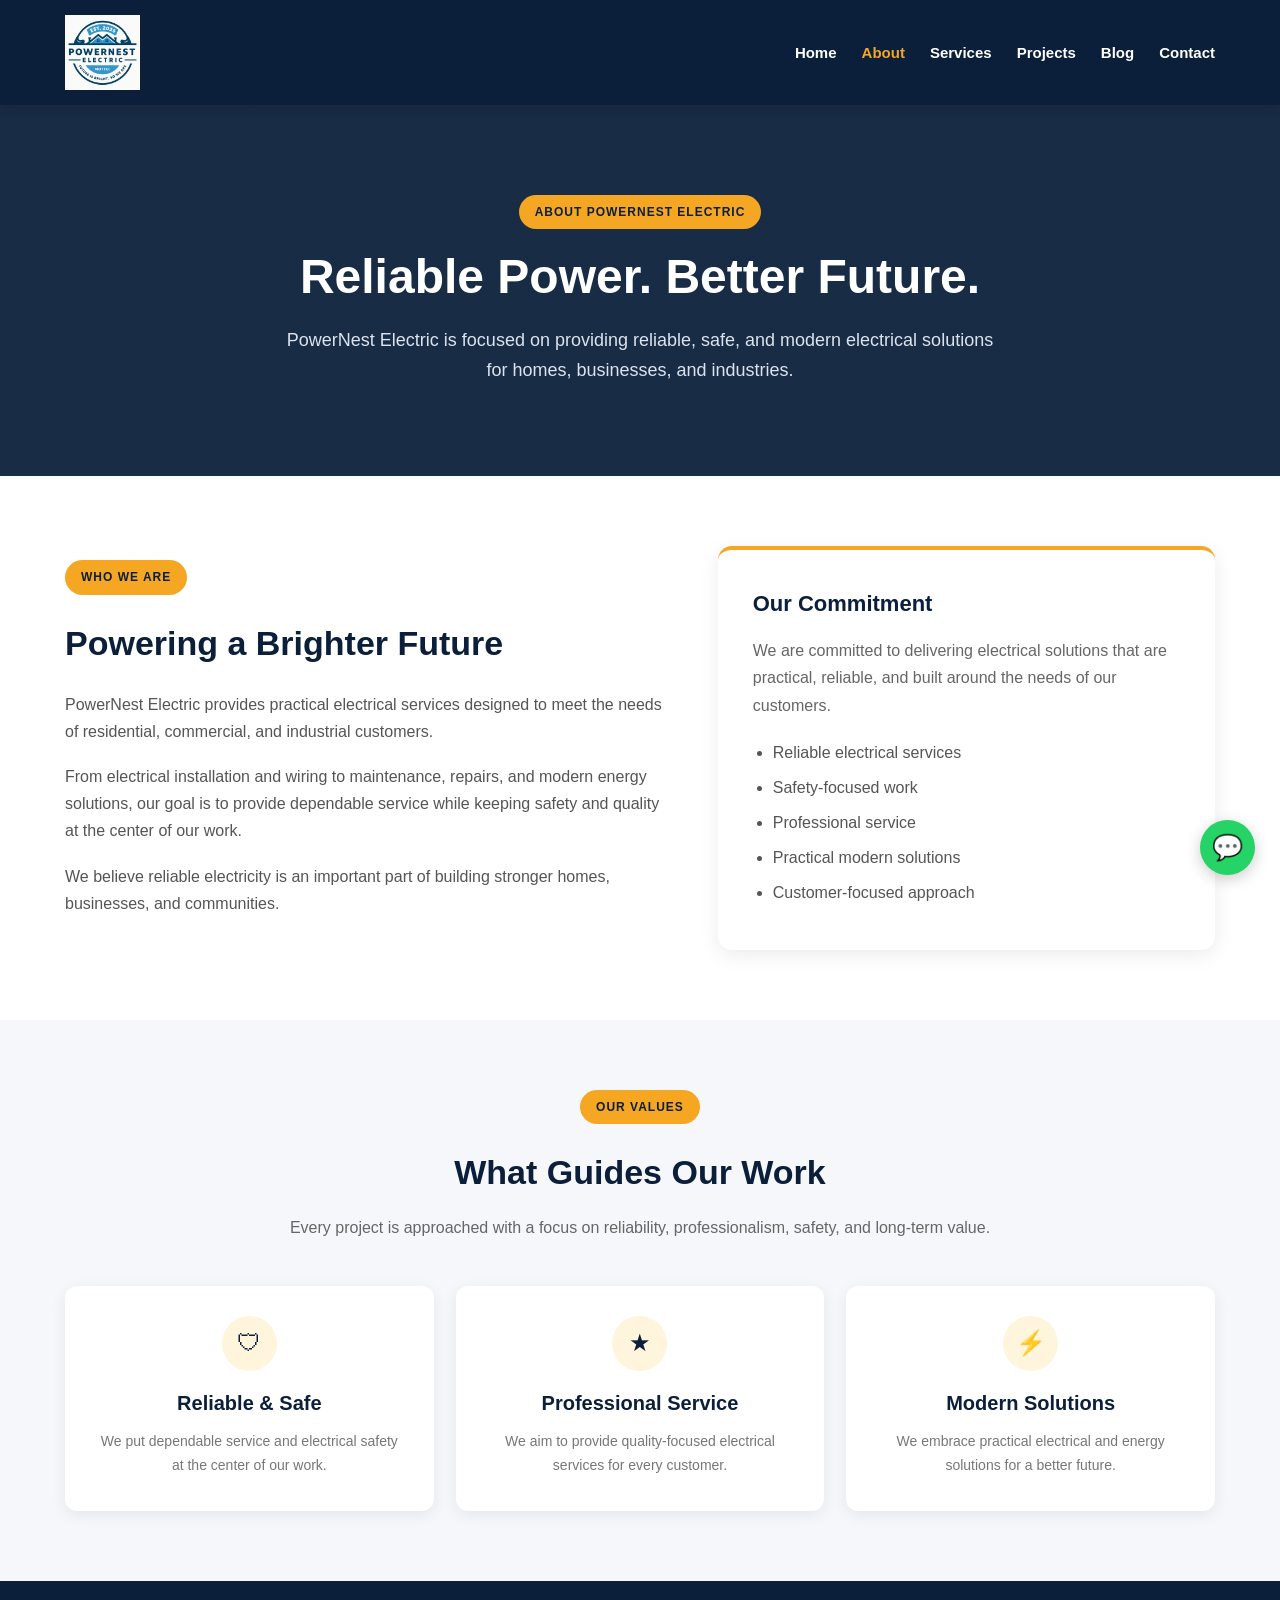
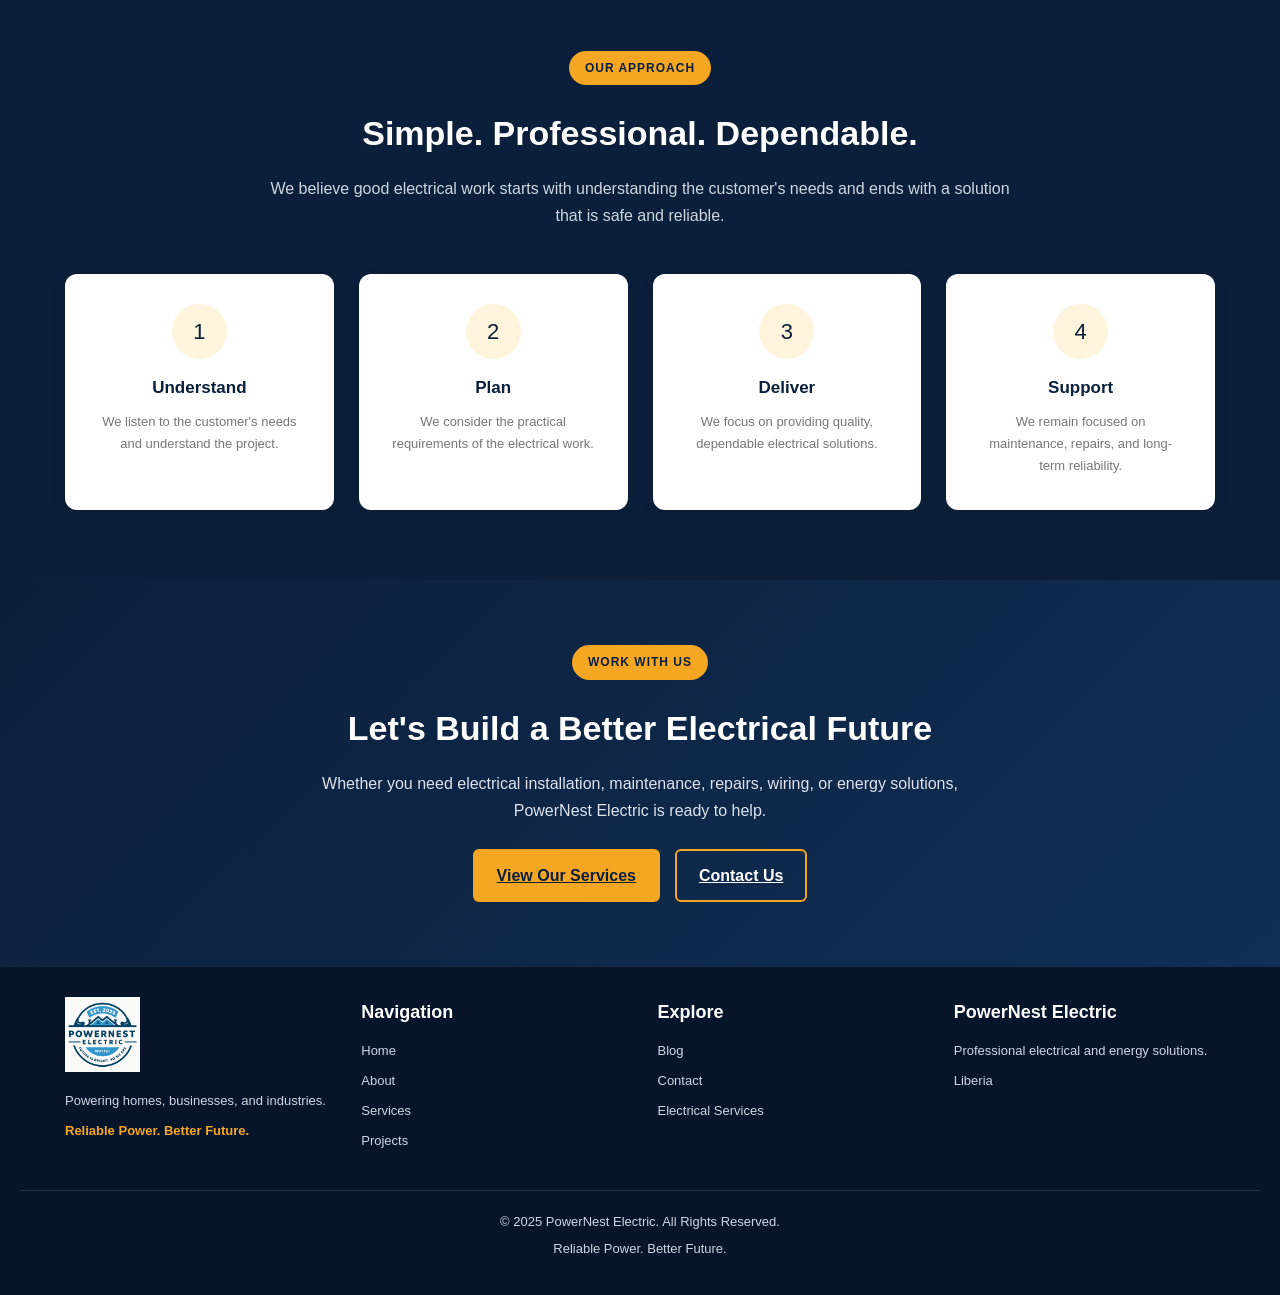
==== commit 8d19bfb4: "Updated Home and About pages design" ====
--- a/about.html
+++ b/about.html
@@ -1,26 +1,1174 @@
 <!DOCTYPE html>
 <html lang="en">
-
 <head>
 
     <meta charset="UTF-8">
 
-    <meta name="viewport"
-          content="width=device-width, initial-scale=1.0">
-
-    <meta name="description"
-          content="Learn about PowerNest Electric, a professional electrical and energy solutions company serving homes, businesses, industries, and communities in Liberia.">
-
-    <meta name="keywords"
-          content="PowerNest Electric, electrical company Liberia, electrical services Liberia, electrical installation Liberia, solar energy Liberia, electrical maintenance Liberia">
-
-    <meta name="author"
-          content="PowerNest Electric">
-
-    <title>About Us | PowerNest Electric</title>
-
-    <link rel="stylesheet"
-          href="css/style.css">
+    <meta
+        name="viewport"
+        content="width=device-width, initial-scale=1.0"
+    >
+
+    <title>
+        About | PowerNest Electric
+    </title>
+
+
+    <style>
+
+        /* =========================================================
+           GLOBAL
+        ========================================================== */
+
+        * {
+            margin: 0;
+            padding: 0;
+            box-sizing: border-box;
+        }
+
+        html {
+            scroll-behavior: smooth;
+        }
+
+        body {
+            font-family: Arial, sans-serif;
+
+            background: #f5f7fa;
+
+            color: #222;
+
+            line-height: 1.7;
+        }
+
+
+        /* =========================================================
+           HEADER
+        ========================================================== */
+
+        .site-header {
+
+            background: #0b1f3a;
+
+            color: white;
+
+            padding: 15px 30px;
+
+            display: flex;
+
+            align-items: center;
+
+            justify-content: center;
+
+            position: sticky;
+
+            top: 0;
+
+            z-index: 1000;
+
+            box-shadow:
+                0 3px 12px rgba(0, 0, 0, 0.12);
+        }
+
+
+        .header-container {
+
+            width: 100%;
+
+            max-width: 1150px;
+
+            display: flex;
+
+            align-items: center;
+
+            justify-content: space-between;
+
+            gap: 30px;
+        }
+
+
+        /* LOGO */
+
+        .logo-link {
+
+            display: flex;
+
+            align-items: center;
+
+            text-decoration: none;
+
+            flex-shrink: 0;
+        }
+
+
+        .site-logo {
+
+            width: 75px;
+
+            height: 75px;
+
+            object-fit: contain;
+        }
+
+
+        /* NAVIGATION */
+
+        .nav-links {
+
+            display: flex;
+
+            align-items: center;
+
+            justify-content: flex-end;
+
+            gap: 25px;
+        }
+
+
+        .nav-links a {
+
+            color: white;
+
+            text-decoration: none;
+
+            font-weight: bold;
+
+            font-size: 15px;
+
+            transition: 0.2s;
+        }
+
+
+        .nav-links a:hover {
+
+            color: #f5a623;
+        }
+
+
+        .nav-links a.active {
+
+            color: #f5a623;
+        }
+
+
+        /* MENU */
+
+        .menu-toggle {
+
+            display: none;
+
+            background: transparent;
+
+            border: none;
+
+            color: white;
+
+            font-size: 28px;
+
+            cursor: pointer;
+        }
+
+
+        /* =========================================================
+           PAGE HERO
+        ========================================================== */
+
+        .page-hero {
+
+            background:
+                linear-gradient(
+                    rgba(11, 31, 58, 0.94),
+                    rgba(11, 31, 58, 0.94)
+                );
+
+            color: white;
+
+            padding: 90px 20px;
+
+            text-align: center;
+        }
+
+
+        .page-hero-content {
+
+            max-width: 850px;
+
+            margin: auto;
+        }
+
+
+        .section-label {
+
+            display: inline-block;
+
+            color: #0b1f3a;
+
+            background: #f5a623;
+
+            padding: 7px 16px;
+
+            border-radius: 30px;
+
+            font-size: 12px;
+
+            font-weight: bold;
+
+            text-transform: uppercase;
+
+            letter-spacing: 1px;
+
+            margin-bottom: 20px;
+        }
+
+
+        .page-hero h1 {
+
+            font-size: 48px;
+
+            line-height: 1.15;
+
+            margin-bottom: 20px;
+        }
+
+
+        .page-hero p {
+
+            max-width: 720px;
+
+            margin: auto;
+
+            color: #dce3ed;
+
+            font-size: 18px;
+        }
+
+
+        /* =========================================================
+           SECTIONS
+        ========================================================== */
+
+        .section {
+
+            padding: 70px 20px;
+        }
+
+
+        .section-light {
+
+            background: #ffffff;
+        }
+
+
+        .section-white {
+
+            background: #f5f7fa;
+        }
+
+
+        .content-container {
+
+            max-width: 1150px;
+
+            margin: auto;
+        }
+
+
+        /* =========================================================
+           SECTION HEADER
+        ========================================================== */
+
+        .section-header {
+
+            text-align: center;
+
+            max-width: 750px;
+
+            margin: 0 auto 45px;
+        }
+
+
+        .section-title {
+
+            color: #0b1f3a;
+
+            font-size: 34px;
+
+            margin-bottom: 12px;
+        }
+
+
+        .section-intro {
+
+            color: #666;
+
+            font-size: 16px;
+
+            max-width: 750px;
+
+            margin: auto;
+        }
+
+
+        /* =========================================================
+           ABOUT INTRO
+        ========================================================== */
+
+        .about-grid {
+
+            display: grid;
+
+            grid-template-columns:
+                1.1fr
+                0.9fr;
+
+            gap: 45px;
+
+            align-items: center;
+        }
+
+
+        .about-content h2 {
+
+            color: #0b1f3a;
+
+            font-size: 34px;
+
+            margin-bottom: 18px;
+        }
+
+
+        .about-content p {
+
+            color: #555;
+
+            font-size: 16px;
+
+            margin-bottom: 18px;
+        }
+
+
+        /* ABOUT PANEL */
+
+        .about-panel {
+
+            background: white;
+
+            border-radius: 14px;
+
+            padding: 35px;
+
+            box-shadow:
+                0 5px 20px rgba(0, 0, 0, 0.08);
+
+            border-top:
+                4px solid #f5a623;
+        }
+
+
+        .about-panel h3 {
+
+            color: #0b1f3a;
+
+            font-size: 22px;
+
+            margin-bottom: 15px;
+        }
+
+
+        .about-panel p {
+
+            color: #666;
+
+            margin-bottom: 20px;
+        }
+
+
+        .about-panel ul {
+
+            padding-left: 20px;
+        }
+
+
+        .about-panel li {
+
+            color: #555;
+
+            margin-bottom: 8px;
+        }
+
+
+        /* =========================================================
+           VALUES
+        ========================================================== */
+
+        .values-grid {
+
+            display: grid;
+
+            grid-template-columns:
+                repeat(3, 1fr);
+
+            gap: 22px;
+        }
+
+
+        .value-card {
+
+            background: white;
+
+            padding: 30px;
+
+            border-radius: 12px;
+
+            text-align: center;
+
+            box-shadow:
+                0 4px 16px rgba(0, 0, 0, 0.07);
+
+            border-bottom:
+                3px solid transparent;
+
+            transition: 0.2s;
+        }
+
+
+        .value-card:hover {
+
+            transform: translateY(-5px);
+
+            border-bottom-color:
+                #f5a623;
+        }
+
+
+        .value-icon {
+
+            width: 55px;
+
+            height: 55px;
+
+            margin:
+                0 auto 15px;
+
+            background: #fff4dc;
+
+            color: #0b1f3a;
+
+            border-radius: 50%;
+
+            display: flex;
+
+            align-items: center;
+
+            justify-content: center;
+
+            font-size: 24px;
+        }
+
+
+        .value-card h3 {
+
+            color: #0b1f3a;
+
+            font-size: 20px;
+
+            margin-bottom: 10px;
+        }
+
+
+        .value-card p {
+
+            color: #777;
+
+            font-size: 14px;
+        }
+
+
+        /* =========================================================
+           BLUE SECTION
+        ========================================================== */
+
+        .section-blue {
+
+            background: #0b1f3a;
+
+            color: white;
+        }
+
+
+        .section-blue .section-title {
+
+            color: white;
+        }
+
+
+        .section-blue .section-intro {
+
+            color: #cdd6e2;
+        }
+
+
+        /* =========================================================
+           WHY US
+        ========================================================== */
+
+        .why-grid {
+
+            display: grid;
+
+            grid-template-columns:
+                repeat(4, 1fr);
+
+            gap: 25px;
+        }
+
+
+        .why-card {
+
+            background: white;
+
+            text-align: center;
+
+            padding: 30px;
+
+            border-radius: 12px;
+
+            box-shadow:
+                0 4px 16px rgba(0, 0, 0, 0.07);
+
+            border-bottom:
+                3px solid transparent;
+
+            transition: 0.2s;
+        }
+
+
+        .why-card:hover {
+
+            transform: translateY(-5px);
+
+            border-bottom-color:
+                #f5a623;
+        }
+
+
+        .why-icon {
+
+            width: 55px;
+
+            height: 55px;
+
+            margin:
+                0 auto 15px;
+
+            background: #fff4dc;
+
+            color: #0b1f3a;
+
+            border-radius: 50%;
+
+            display: flex;
+
+            align-items: center;
+
+            justify-content: center;
+
+            font-size: 22px;
+        }
+
+
+        .why-card h3 {
+
+            color: #0b1f3a;
+
+            font-size: 17px;
+
+            margin-bottom: 8px;
+        }
+
+
+        .why-card p {
+
+            color: #777;
+
+            font-size: 13px;
+        }
+
+
+        /* =========================================================
+           CTA
+        ========================================================== */
+
+        .cta-section {
+
+            background:
+                linear-gradient(
+                    135deg,
+                    #0b1f3a,
+                    #102f55
+                );
+
+            color: white;
+
+            padding: 65px 25px;
+
+            text-align: center;
+        }
+
+
+        .cta-content {
+
+            max-width: 750px;
+
+            margin: auto;
+        }
+
+
+        .cta-section h2 {
+
+            font-size: 34px;
+
+            margin-bottom: 12px;
+        }
+
+
+        .cta-section p {
+
+            color: #dce3ed;
+
+            max-width: 650px;
+
+            margin:
+                0 auto 25px;
+        }
+
+
+        .cta-buttons {
+
+            display: flex;
+
+            justify-content: center;
+
+            gap: 15px;
+
+            flex-wrap: wrap;
+        }
+
+
+        /* BUTTONS */
+
+        .button {
+
+            display: inline-block;
+
+            background: #f5a623;
+
+            color: #0b1f3a;
+
+            padding: 13px 24px;
+
+            border-radius: 6px;
+
+            font-weight: bold;
+
+            transition: 0.2s;
+        }
+
+
+        .button:hover {
+
+            transform: translateY(-2px);
+
+            opacity: 0.92;
+        }
+
+
+        .button-outline {
+
+            display: inline-block;
+
+            background: transparent;
+
+            color: white;
+
+            border:
+                2px solid #f5a623;
+
+            padding: 11px 22px;
+
+            border-radius: 6px;
+
+            font-weight: bold;
+
+            transition: 0.2s;
+        }
+
+
+        .button-outline:hover {
+
+            background: #f5a623;
+
+            color: #0b1f3a;
+        }
+
+
+        /* =========================================================
+           FOOTER
+        ========================================================== */
+
+        .site-footer {
+
+            background: #07152a;
+
+            color: white;
+
+            text-align: center;
+
+            padding: 30px 20px;
+        }
+
+
+        .footer-container {
+
+            max-width: 1150px;
+
+            margin: auto;
+
+            display: grid;
+
+            grid-template-columns:
+                repeat(4, 1fr);
+
+            gap: 35px;
+
+            text-align: left;
+
+            padding-bottom: 30px;
+        }
+
+
+        .footer-logo {
+
+            width: 75px;
+
+            height: 75px;
+
+            object-fit: contain;
+
+            margin-bottom: 10px;
+        }
+
+
+        .footer-column h3 {
+
+            color: white;
+
+            font-size: 18px;
+
+            margin-bottom: 12px;
+        }
+
+
+        .footer-column p {
+
+            color: #cdd6e2;
+
+            font-size: 13px;
+
+            margin-bottom: 8px;
+        }
+
+
+        .footer-column a {
+
+            display: block;
+
+            color: #cdd6e2;
+
+            text-decoration: none;
+
+            font-size: 13px;
+
+            margin-bottom: 8px;
+        }
+
+
+        .footer-column a:hover {
+
+            color: #f5a623;
+        }
+
+
+        .footer-column strong {
+
+            color: #f5a623;
+
+            font-size: 13px;
+        }
+
+
+        .footer-bottom {
+
+            border-top:
+                1px solid rgba(255,255,255,0.12);
+
+            padding-top: 20px;
+        }
+
+
+        .footer-bottom p {
+
+            color: #cdd6e2;
+
+            font-size: 13px;
+
+            margin-bottom: 5px;
+        }
+
+
+        /* =========================================================
+           WHATSAPP
+        ========================================================== */
+
+        .floating-whatsapp {
+
+            position: fixed;
+
+            right: 25px;
+
+            bottom: 25px;
+
+            width: 55px;
+
+            height: 55px;
+
+            background: #25D366;
+
+            color: white;
+
+            border-radius: 50%;
+
+            display: flex;
+
+            align-items: center;
+
+            justify-content: center;
+
+            text-decoration: none;
+
+            font-size: 25px;
+
+            z-index: 999;
+
+            box-shadow:
+                0 4px 15px rgba(0, 0, 0, 0.2);
+        }
+
+
+        /* =========================================================
+           BACK TO TOP
+        ========================================================== */
+
+        .back-to-top {
+
+            position: fixed;
+
+            right: 25px;
+
+            bottom: 90px;
+
+            width: 45px;
+
+            height: 45px;
+
+            background: #0b1f3a;
+
+            color: white;
+
+            border: none;
+
+            border-radius: 50%;
+
+            display: flex;
+
+            align-items: center;
+
+            justify-content: center;
+
+            text-decoration: none;
+
+            font-size: 20px;
+
+            cursor: pointer;
+
+            z-index: 998;
+
+            opacity: 0;
+
+            visibility: hidden;
+
+            transition: 0.2s;
+        }
+
+
+        .back-to-top.show {
+
+            opacity: 1;
+
+            visibility: visible;
+        }
+
+
+        /* =========================================================
+           TABLET
+        ========================================================== */
+
+        @media (max-width: 900px) {
+
+            .about-grid {
+
+                grid-template-columns: 1fr;
+            }
+
+            .values-grid {
+
+                grid-template-columns:
+                    repeat(2, 1fr);
+            }
+
+            .why-grid {
+
+                grid-template-columns:
+                    repeat(2, 1fr);
+            }
+
+            .footer-container {
+
+                grid-template-columns:
+                    repeat(2, 1fr);
+            }
+        }
+
+
+        /* =========================================================
+           MOBILE
+        ========================================================== */
+
+        @media (max-width: 700px) {
+
+            .site-header {
+
+                padding: 15px;
+            }
+
+
+            .header-container {
+
+                flex-direction: row;
+
+                justify-content: space-between;
+            }
+
+
+            .site-logo {
+
+                width: 75px;
+
+                height: 75px;
+            }
+
+
+            .menu-toggle {
+
+                display: block;
+            }
+
+
+            .nav-links {
+
+                position: absolute;
+
+                top: 105px;
+
+                left: 0;
+
+                right: 0;
+
+                background: #0b1f3a;
+
+                display: none;
+
+                flex-direction: column;
+
+                gap: 0;
+
+                padding:
+                    12px 20px 20px;
+            }
+
+
+            .nav-links.active {
+
+                display: flex;
+            }
+
+
+            .nav-links a {
+
+                width: 100%;
+
+                padding: 12px;
+
+                text-align: center;
+            }
+
+
+            .page-hero {
+
+                padding:
+                    65px 20px;
+            }
+
+
+            .page-hero h1 {
+
+                font-size: 36px;
+            }
+
+
+            .page-hero p {
+
+                font-size: 16px;
+            }
+
+
+            .section {
+
+                padding:
+                    50px 20px;
+            }
+
+
+            .section-title {
+
+                font-size: 29px;
+            }
+
+
+            .about-content h2 {
+
+                font-size: 29px;
+            }
+
+
+            .values-grid,
+            .why-grid {
+
+                grid-template-columns: 1fr;
+            }
+
+
+            .cta-section {
+
+                padding:
+                    50px 20px;
+            }
+
+
+            .cta-section h2 {
+
+                font-size: 29px;
+            }
+
+
+            .cta-buttons {
+
+                flex-direction: column;
+
+                align-items: center;
+            }
+
+
+            .button,
+            .button-outline {
+
+                width: 90%;
+
+                max-width: 310px;
+
+                text-align: center;
+            }
+
+
+            .footer-container {
+
+                grid-template-columns: 1fr;
+
+                text-align: center;
+            }
+
+
+            .footer-column {
+
+                text-align: center;
+            }
+
+
+            .footer-logo {
+
+                margin-left: auto;
+
+                margin-right: auto;
+            }
+        }
+
+
+        /* =========================================================
+           VERY SMALL PHONES
+        ========================================================== */
+
+        @media (max-width: 450px) {
+
+            .page-hero h1 {
+
+                font-size: 32px;
+            }
+
+
+            .page-hero p {
+
+                font-size: 15px;
+            }
+
+
+            .section {
+
+                padding:
+                    45px 15px;
+            }
+
+
+            .section-title {
+
+                font-size: 27px;
+            }
+
+
+            .about-panel {
+
+                padding:
+                    27px 22px;
+            }
+
+
+            .value-card,
+            .why-card {
+
+                padding:
+                    25px 22px;
+            }
+        }
+
+    </style>
 
 </head>
 
@@ -36,41 +1184,42 @@
 
     <div class="header-container">
 
-        <a href="index.html"
-           class="logo-link">
+        <a
+            href="index.html"
+            class="logo-link"
+        >
 
             <img
                 src="logo.png"
                 alt="PowerNest Electric Logo"
-                class="site-logo">
+                class="site-logo"
+            >
 
         </a>
 
 
         <button
-            type="button"
             class="menu-toggle"
-            id="menuToggle"
+            onclick="toggleMenu()"
             aria-label="Open navigation menu"
-            aria-expanded="false">
-
+        >
             ☰
-
         </button>
 
 
         <nav
             class="nav-links"
             id="navLinks"
-            aria-label="Main navigation">
+        >
 
             <a href="index.html">
                 Home
             </a>
 
-            <a href="about.html"
-               class="active"
-               aria-current="page">
+            <a
+                href="about.html"
+                class="active"
+            >
                 About
             </a>
 
@@ -86,7 +1235,7 @@
                 Blog
             </a>
 
-            <a href="index.html#contact">
+            <a href="contact.html">
                 Contact
             </a>
 
@@ -99,1327 +1248,360 @@
 
 
 <!-- =========================================================
-     ABOUT HERO
+     HERO
 ========================================================== -->
 
-<section class="hero">
-
-    <div class="hero-overlay"></div>
-
-    <div class="hero-content">
-
-        <div class="hero-badge">
-            ABOUT POWERNEST ELECTRIC
+<section class="page-hero">
+
+    <div class="page-hero-content">
+
+        <span class="section-label">
+            About PowerNest Electric
+        </span>
+
+        <h1>
+            Reliable Power. Better Future.
+        </h1>
+
+        <p>
+            PowerNest Electric is focused on providing reliable,
+            safe, and modern electrical solutions for homes,
+            businesses, and industries.
+        </p>
+
+    </div>
+
+</section>
+
+
+
+<!-- =========================================================
+     ABOUT INTRO
+========================================================== -->
+
+<section class="section section-light">
+
+    <div class="content-container">
+
+        <div class="about-grid">
+
+
+            <div class="about-content">
+
+                <span class="section-label">
+                    Who We Are
+                </span>
+
+                <h2>
+                    Powering a Brighter Future
+                </h2>
+
+                <p>
+                    PowerNest Electric provides practical electrical
+                    services designed to meet the needs of residential,
+                    commercial, and industrial customers.
+                </p>
+
+                <p>
+                    From electrical installation and wiring to
+                    maintenance, repairs, and modern energy solutions,
+                    our goal is to provide dependable service while
+                    keeping safety and quality at the center of our work.
+                </p>
+
+                <p>
+                    We believe reliable electricity is an important
+                    part of building stronger homes, businesses,
+                    and communities.
+                </p>
+
+            </div>
+
+
+            <div class="about-panel">
+
+                <h3>
+                    Our Commitment
+                </h3>
+
+                <p>
+                    We are committed to delivering electrical solutions
+                    that are practical, reliable, and built around the
+                    needs of our customers.
+                </p>
+
+                <ul>
+
+                    <li>
+                        Reliable electrical services
+                    </li>
+
+                    <li>
+                        Safety-focused work
+                    </li>
+
+                    <li>
+                        Professional service
+                    </li>
+
+                    <li>
+                        Practical modern solutions
+                    </li>
+
+                    <li>
+                        Customer-focused approach
+                    </li>
+
+                </ul>
+
+            </div>
+
         </div>
 
-        <h1>
-            Powering Homes.<br>
-            Businesses. Industries.
-        </h1>
+    </div>
+
+</section>
+
+
+
+<!-- =========================================================
+     VALUES
+========================================================== -->
+
+<section class="section section-white">
+
+    <div class="content-container">
+
+        <div class="section-header">
+
+            <span class="section-label">
+                Our Values
+            </span>
+
+            <h2 class="section-title">
+                What Guides Our Work
+            </h2>
+
+            <p class="section-intro">
+                Every project is approached with a focus on
+                reliability, professionalism, safety, and
+                long-term value.
+            </p>
+
+        </div>
+
+
+        <div class="values-grid">
+
+
+            <div class="value-card">
+
+                <div class="value-icon">
+                    🛡
+                </div>
+
+                <h3>
+                    Reliable &amp; Safe
+                </h3>
+
+                <p>
+                    We put dependable service and electrical
+                    safety at the center of our work.
+                </p>
+
+            </div>
+
+
+            <div class="value-card">
+
+                <div class="value-icon">
+                    ★
+                </div>
+
+                <h3>
+                    Professional Service
+                </h3>
+
+                <p>
+                    We aim to provide quality-focused
+                    electrical services for every customer.
+                </p>
+
+            </div>
+
+
+            <div class="value-card">
+
+                <div class="value-icon">
+                    ⚡
+                </div>
+
+                <h3>
+                    Modern Solutions
+                </h3>
+
+                <p>
+                    We embrace practical electrical and
+                    energy solutions for a better future.
+                </p>
+
+            </div>
+
+        </div>
+
+    </div>
+
+</section>
+
+
+
+<!-- =========================================================
+     OUR APPROACH
+========================================================== -->
+
+<section class="section section-blue">
+
+    <div class="content-container">
+
+        <div class="section-header">
+
+            <span class="section-label">
+                Our Approach
+            </span>
+
+            <h2 class="section-title">
+                Simple. Professional. Dependable.
+            </h2>
+
+            <p class="section-intro">
+                We believe good electrical work starts with
+                understanding the customer's needs and ends
+                with a solution that is safe and reliable.
+            </p>
+
+        </div>
+
+
+        <div class="why-grid">
+
+
+            <div class="why-card">
+
+                <div class="why-icon">
+                    1
+                </div>
+
+                <h3>
+                    Understand
+                </h3>
+
+                <p>
+                    We listen to the customer's needs
+                    and understand the project.
+                </p>
+
+            </div>
+
+
+            <div class="why-card">
+
+                <div class="why-icon">
+                    2
+                </div>
+
+                <h3>
+                    Plan
+                </h3>
+
+                <p>
+                    We consider the practical requirements
+                    of the electrical work.
+                </p>
+
+            </div>
+
+
+            <div class="why-card">
+
+                <div class="why-icon">
+                    3
+                </div>
+
+                <h3>
+                    Deliver
+                </h3>
+
+                <p>
+                    We focus on providing quality,
+                    dependable electrical solutions.
+                </p>
+
+            </div>
+
+
+            <div class="why-card">
+
+                <div class="why-icon">
+                    4
+                </div>
+
+                <h3>
+                    Support
+                </h3>
+
+                <p>
+                    We remain focused on maintenance,
+                    repairs, and long-term reliability.
+                </p>
+
+            </div>
+
+        </div>
+
+    </div>
+
+</section>
+
+
+
+<!-- =========================================================
+     CTA
+========================================================== -->
+
+<section class="cta-section">
+
+    <div class="cta-content">
+
+        <span class="section-label">
+            Work With Us
+        </span>
 
         <h2>
-            Reliable Power. Better Future.
+            Let's Build a Better Electrical Future
         </h2>
 
         <p>
-            PowerNest Electric provides professional
-            electrical installation, maintenance,
-            repair, wiring, and energy solutions
-            designed to support the changing power
-            needs of homes, businesses, industries,
-            and communities in Liberia.
+            Whether you need electrical installation,
+            maintenance, repairs, wiring, or energy solutions,
+            PowerNest Electric is ready to help.
         </p>
 
-        <div class="hero-buttons">
-
-            <a
-                href="index.html#contact"
-                class="button">
-
-                Talk to Our Team
-
-            </a>
+
+        <div class="cta-buttons">
 
             <a
                 href="services.html"
-                class="button-outline">
-
-                Explore Our Services
-
+                class="button"
+            >
+                View Our Services
             </a>
 
-        </div>
-
-    </div>
-
-</section>
-
-
-
-<!-- =========================================================
-     TRUST STRIP
-========================================================== -->
-
-<section class="trust-strip">
-
-    <div class="trust-box">
-
-
-        <div class="trust-item">
-
-            <div class="trust-icon">
-                ⚡
-            </div>
-
-            <div>
-
-                <strong>
-                    Reliable Solutions
-                </strong>
-
-                <span>
-                    Electrical systems built around
-                    dependable performance.
-                </span>
-
-            </div>
-
-        </div>
-
-
-        <div class="trust-item">
-
-            <div class="trust-icon">
-                🛡️
-            </div>
-
-            <div>
-
-                <strong>
-                    Safety First
-                </strong>
-
-                <span>
-                    Safe practices are central to
-                    our electrical work.
-                </span>
-
-            </div>
-
-        </div>
-
-
-        <div class="trust-item">
-
-            <div class="trust-icon">
-                👷
-            </div>
-
-            <div>
-
-                <strong>
-                    Professional Service
-                </strong>
-
-                <span>
-                    Clear communication and
-                    responsible workmanship.
-                </span>
-
-            </div>
-
-        </div>
-
-
-        <div class="trust-item">
-
-            <div class="trust-icon">
-                💡
-            </div>
-
-            <div>
-
-                <strong>
-                    Modern Energy
-                </strong>
-
-                <span>
-                    Practical electrical and
-                    energy solutions for the future.
-                </span>
-
-            </div>
-
-        </div>
-
-    </div>
-
-</section>
-
-
-
-<!-- =========================================================
-     COMPANY STORY
-========================================================== -->
-
-<section class="section section-white">
-
-    <div class="container">
-
-
-        <div class="section-header">
-
-            <span class="section-label">
-                WHO WE ARE
-            </span>
-
-            <h2 class="section-title">
-                Built Around Reliable Power
-            </h2>
-
-            <p class="section-intro">
-                PowerNest Electric is focused on delivering
-                dependable electrical and energy solutions
-                with professionalism, safety, and customer
-                satisfaction at the center of our work.
-            </p>
-
-        </div>
-
-
-        <div class="two-column">
-
-
-            <div class="text-column">
-
-                <h3>
-                    Our Story
-                </h3>
-
-                <p>
-                    PowerNest Electric was established
-                    with a simple purpose: to provide
-                    dependable electrical services while
-                    helping customers build safer,
-                    more functional, and more reliable
-                    power systems.
-                </p>
-
-                <p>
-                    We understand that electricity is
-                    more than wires, switches, and
-                    equipment. Reliable power supports
-                    comfortable homes, productive
-                    businesses, efficient operations,
-                    and the growth of communities.
-                </p>
-
-                <p>
-                    Our approach combines practical
-                    electrical knowledge with responsible
-                    workmanship and clear communication.
-                    Whether the requirement involves
-                    installation, wiring, maintenance,
-                    troubleshooting, repairs, or energy
-                    solutions, we aim to understand the
-                    need before recommending the work.
-                </p>
-
-                <p>
-                    As PowerNest Electric grows, our goal
-                    remains consistent: earn customer trust
-                    through dependable service and build
-                    a company recognized for quality,
-                    professionalism, and integrity.
-                </p>
-
-                <a
-                    href="services.html"
-                    class="text-button">
-
-                    Discover Our Services →
-
-                </a>
-
-            </div>
-
-
-            <div class="feature-panel">
-
-                <div class="feature-panel-icon">
-                    ⚡
-                </div>
-
-                <h3>
-                    PowerNest Electric
-                </h3>
-
-                <p>
-                    Powering homes, businesses,
-                    and industries.
-                </p>
-
-                <ul>
-
-                    <li>
-                        Electrical Installation
-                    </li>
-
-                    <li>
-                        Wiring & Power Distribution
-                    </li>
-
-                    <li>
-                        Maintenance & Repairs
-                    </li>
-
-                    <li>
-                        Electrical Troubleshooting
-                    </li>
-
-                    <li>
-                        Solar & Energy Solutions
-                    </li>
-
-                    <li>
-                        Residential, Commercial & Industrial Support
-                    </li>
-
-                </ul>
-
-            </div>
-
-        </div>
-
-    </div>
-
-</section>
-
-
-
-<!-- =========================================================
-     MISSION & VISION
-========================================================== -->
-
-<section class="section section-light">
-
-    <div class="container">
-
-
-        <div class="section-header">
-
-            <span class="section-label">
-                OUR DIRECTION
-            </span>
-
-            <h2 class="section-title">
-                Mission & Vision
-            </h2>
-
-            <p class="section-intro">
-                The direction that guides how PowerNest
-                Electric serves customers today and prepares
-                for the opportunities of tomorrow.
-            </p>
-
-        </div>
-
-
-        <div class="values-preview">
-
-
-            <div class="value-preview-card">
-
-                <span>
-                    🎯
-                </span>
-
-                <h3>
-                    Our Mission
-                </h3>
-
-                <p>
-                    To provide safe, reliable, and practical
-                    electrical and energy solutions that meet
-                    the needs of our customers while maintaining
-                    high standards of workmanship,
-                    professionalism, communication, and service.
-                </p>
-
-            </div>
-
-
-            <div class="value-preview-card">
-
-                <span>
-                    👁️
-                </span>
-
-                <h3>
-                    Our Vision
-                </h3>
-
-                <p>
-                    To become a trusted electrical and energy
-                    solutions company in Liberia, recognized
-                    for dependable service, professional
-                    workmanship, innovation, safety, and a
-                    commitment to a brighter future.
-                </p>
-
-            </div>
-
-
-            <div class="value-preview-card">
-
-                <span>
-                    ⚡
-                </span>
-
-                <h3>
-                    Our Purpose
-                </h3>
-
-                <p>
-                    To help people and organizations access
-                    dependable electrical solutions that
-                    support safer homes, stronger businesses,
-                    efficient operations, and sustainable
-                    growth.
-                </p>
-
-            </div>
-
-        </div>
-
-    </div>
-
-</section>
-
-
-
-<!-- =========================================================
-     CORE VALUES
-========================================================== -->
-
-<section class="section section-blue">
-
-    <div class="container">
-
-
-        <div class="section-header light-header">
-
-            <span class="section-label">
-                WHAT GUIDES US
-            </span>
-
-            <h2 class="section-title">
-                Our Core Values
-            </h2>
-
-            <p class="section-intro">
-                The principles behind the way we work,
-                communicate, solve problems, and serve
-                our customers.
-            </p>
-
-        </div>
-
-
-        <div class="values-preview">
-
-
-            <div class="value-preview-card">
-
-                <span>
-                    🛡️
-                </span>
-
-                <h3>
-                    Safety
-                </h3>
-
-                <p>
-                    We treat electrical safety as a
-                    fundamental responsibility in every
-                    project and service we undertake.
-                </p>
-
-            </div>
-
-
-            <div class="value-preview-card">
-
-                <span>
-                    ⚡
-                </span>
-
-                <h3>
-                    Reliability
-                </h3>
-
-                <p>
-                    We work toward dependable solutions
-                    that customers can confidently rely on.
-                </p>
-
-            </div>
-
-
-            <div class="value-preview-card">
-
-                <span>
-                    ⭐
-                </span>
-
-                <h3>
-                    Quality
-                </h3>
-
-                <p>
-                    We pay attention to workmanship,
-                    materials, details, and the practical
-                    requirements of each project.
-                </p>
-
-            </div>
-
-
-            <div class="value-preview-card">
-
-                <span>
-                    🤝
-                </span>
-
-                <h3>
-                    Integrity
-                </h3>
-
-                <p>
-                    We value honesty, accountability,
-                    transparency, and trust in our
-                    relationships.
-                </p>
-
-            </div>
-
-
-            <div class="value-preview-card">
-
-                <span>
-                    👷
-                </span>
-
-                <h3>
-                    Professionalism
-                </h3>
-
-                <p>
-                    We believe good service requires
-                    responsible conduct, communication,
-                    respect, and attention to customers.
-                </p>
-
-            </div>
-
-
-            <div class="value-preview-card">
-
-                <span>
-                    💡
-                </span>
-
-                <h3>
-                    Innovation
-                </h3>
-
-                <p>
-                    We remain open to modern electrical,
-                    solar, and energy technologies that
-                    can provide practical value.
-                </p>
-
-            </div>
-
-        </div>
-
-    </div>
-
-</section>
-
-
-
-<!-- =========================================================
-     WHY POWERNEST ELECTRIC
-========================================================== -->
-
-<section class="section section-white">
-
-    <div class="container">
-
-
-        <div class="section-header">
-
-            <span class="section-label">
-                WHY POWERNEST
-            </span>
-
-            <h2 class="section-title">
-                Why Choose PowerNest Electric?
-            </h2>
-
-            <p class="section-intro">
-                Choosing an electrical service provider is
-                about more than completing a job. It is about
-                finding a team that understands the importance
-                of safety, reliability, communication, and
-                dependable results.
-            </p>
-
-        </div>
-
-
-        <div class="why-grid">
-
-
-            <div class="why-card">
-
-                <div class="why-icon">
-                    🛡️
-                </div>
-
-                <h3>
-                    Safety-Minded Work
-                </h3>
-
-                <p>
-                    Electrical work demands responsibility.
-                    We keep safety in mind when approaching
-                    installations, maintenance, repairs,
-                    wiring, and troubleshooting.
-                </p>
-
-            </div>
-
-
-            <div class="why-card">
-
-                <div class="why-icon">
-                    ⚡
-                </div>
-
-                <h3>
-                    Dependable Solutions
-                </h3>
-
-                <p>
-                    Our objective is to provide practical
-                    electrical solutions designed around
-                    the customer's actual requirements.
-                </p>
-
-            </div>
-
-
-            <div class="why-card">
-
-                <div class="why-icon">
-                    👷
-                </div>
-
-                <h3>
-                    Professional Approach
-                </h3>
-
-                <p>
-                    We value punctual communication,
-                    responsible conduct, clear explanations,
-                    and professional customer relationships.
-                </p>
-
-            </div>
-
-
-            <div class="why-card">
-
-                <div class="why-icon">
-                    💡
-                </div>
-
-                <h3>
-                    Modern Energy Thinking
-                </h3>
-
-                <p>
-                    We recognize the growing importance
-                    of solar, energy efficiency, and modern
-                    electrical technologies in meeting
-                    changing power needs.
-                </p>
-
-            </div>
-
-
-            <div class="why-card">
-
-                <div class="why-icon">
-                    🔧
-                </div>
-
-                <h3>
-                    Practical Problem Solving
-                </h3>
-
-                <p>
-                    We focus on understanding electrical
-                    problems and identifying practical
-                    approaches to address them.
-                </p>
-
-            </div>
-
-
-            <div class="why-card">
-
-                <div class="why-icon">
-                    ❤️
-                </div>
-
-                <h3>
-                    Customer Focus
-                </h3>
-
-                <p>
-                    We listen to customers, understand
-                    their priorities, and work toward
-                    solutions that fit their needs.
-                </p>
-
-            </div>
-
-
-            <div class="why-card">
-
-                <div class="why-icon">
-                    🏠
-                </div>
-
-                <h3>
-                    Multiple Sectors
-                </h3>
-
-                <p>
-                    Our services are designed to support
-                    residential, commercial, industrial,
-                    and other electrical requirements.
-                </p>
-
-            </div>
-
-
-            <div class="why-card">
-
-                <div class="why-icon">
-                    🇱🇷
-                </div>
-
-                <h3>
-                    Local Focus
-                </h3>
-
-                <p>
-                    We are focused on serving electrical
-                    and energy needs in Liberia while
-                    building lasting customer relationships.
-                </p>
-
-            </div>
-
-        </div>
-
-    </div>
-
-</section>
-
-
-
-<!-- =========================================================
-     HOW WE WORK
-========================================================== -->
-
-<section class="section section-light">
-
-    <div class="container">
-
-
-        <div class="section-header">
-
-            <span class="section-label">
-                OUR APPROACH
-            </span>
-
-            <h2 class="section-title">
-                How We Work
-            </h2>
-
-            <p class="section-intro">
-                A professional electrical service starts
-                with understanding the problem and ends
-                with a solution that meets the customer's
-                requirements.
-            </p>
-
-        </div>
-
-
-        <div class="service-grid">
-
-
-            <div class="service-card">
-
-                <div class="service-icon">
-                    💬
-                </div>
-
-                <h3>
-                    01. Understand
-                </h3>
-
-                <p>
-                    We begin by listening to the customer's
-                    requirements, concerns, and project
-                    objectives.
-                </p>
-
-            </div>
-
-
-            <div class="service-card">
-
-                <div class="service-icon">
-                    🔍
-                </div>
-
-                <h3>
-                    02. Assess
-                </h3>
-
-                <p>
-                    We consider the electrical requirements,
-                    existing conditions, and the nature of
-                    the work involved.
-                </p>
-
-            </div>
-
-
-            <div class="service-card">
-
-                <div class="service-icon">
-                    📋
-                </div>
-
-                <h3>
-                    03. Plan
-                </h3>
-
-                <p>
-                    We discuss the appropriate approach,
-                    required work, and practical solution
-                    for the project.
-                </p>
-
-            </div>
-
-
-            <div class="service-card">
-
-                <div class="service-icon">
-                    🔧
-                </div>
-
-                <h3>
-                    04. Execute
-                </h3>
-
-                <p>
-                    We carry out the agreed electrical work
-                    with attention to safety, workmanship,
-                    and project requirements.
-                </p>
-
-            </div>
-
-
-            <div class="service-card">
-
-                <div class="service-icon">
-                    🧪
-                </div>
-
-                <h3>
-                    05. Check
-                </h3>
-
-                <p>
-                    We review the completed work and consider
-                    the functionality and requirements of the
-                    electrical system.
-                </p>
-
-            </div>
-
-
-            <div class="service-card">
-
-                <div class="service-icon">
-                    🤝
-                </div>
-
-                <h3>
-                    06. Support
-                </h3>
-
-                <p>
-                    We aim to maintain clear communication
-                    with customers and support their ongoing
-                    electrical needs.
-                </p>
-
-            </div>
-
-        </div>
-
-    </div>
-
-</section>
-
-
-
-<!-- =========================================================
-     LEADERSHIP
-========================================================== -->
-
-<section class="section section-white">
-
-    <div class="container">
-
-
-        <div class="section-header">
-
-            <span class="section-label">
-                LEADERSHIP
-            </span>
-
-            <h2 class="section-title">
-                Building PowerNest for the Future
-            </h2>
-
-            <p class="section-intro">
-                Strong electrical companies are built through
-                technical responsibility, customer trust,
-                teamwork, and a clear commitment to service.
-            </p>
-
-        </div>
-
-
-        <div class="two-column">
-
-
-            <div class="leadership-photo">
-
-                <img
-                    src="photos/CEO/01.jpg"
-                    alt="PowerNest Electric leadership"
-                    loading="lazy">
-
-            </div>
-
-
-            <div class="text-column">
-
-                <h3>
-                    A Vision for Reliable Electrical Service
-                </h3>
-
-                <p>
-                    PowerNest Electric is being developed
-                    around a long-term vision of becoming
-                    a trusted provider of electrical and
-                    energy solutions in Liberia.
-                </p>
-
-                <p>
-                    Our leadership recognizes that technical
-                    ability is only one part of a successful
-                    electrical company. Trust, communication,
-                    accountability, safety, and professional
-                    customer relationships are equally important.
-                </p>
-
-                <p>
-                    The objective is to build a company that
-                    customers can approach when they need
-                    dependable electrical support — from
-                    installations and wiring to maintenance,
-                    repairs, troubleshooting, and energy solutions.
-                </p>
-
-                <a
-                    href="index.html#contact"
-                    class="button">
-
-                    Contact Our Team
-
-                </a>
-
-            </div>
-
-        </div>
-
-    </div>
-
-</section>
-
-
-
-<!-- =========================================================
-     OUR TEAM
-========================================================== -->
-
-<section class="section section-light">
-
-    <div class="container">
-
-
-        <div class="section-header">
-
-            <span class="section-label">
-                OUR PEOPLE
-            </span>
-
-            <h2 class="section-title">
-                Our Team
-            </h2>
-
-            <p class="section-intro">
-                Behind every electrical project is a team
-                committed to getting the work done responsibly,
-                safely, and professionally.
-            </p>
-
-        </div>
-
-
-        <div class="project-preview">
-
-
-            <div class="project-preview-card">
-
-                <img
-                    src="photos/OUR%20TEAM/1000277396.jpg"
-                    alt="PowerNest Electric team"
-                    loading="lazy">
-
-                <div class="project-preview-caption">
-
-                    <strong>
-                        PowerNest Electric Team
-                    </strong>
-
-                    <span>
-                        Working together in the field
-                    </span>
-
-                </div>
-
-            </div>
-
-
-            <div class="project-preview-card">
-
-                <img
-                    src="photos/OUR%20TEAM/1000277398.jpg"
-                    alt="PowerNest Electric electrical team"
-                    loading="lazy">
-
-                <div class="project-preview-caption">
-
-                    <strong>
-                        Electrical Team
-                    </strong>
-
-                    <span>
-                        Professional field activities
-                    </span>
-
-                </div>
-
-            </div>
-
-
-            <div class="project-preview-card">
-
-                <img
-                    src="photos/OUR%20TEAM/1000277400.jpg"
-                    alt="PowerNest Electric team at work"
-                    loading="lazy">
-
-                <div class="project-preview-caption">
-
-                    <strong>
-                        Field Work
-                    </strong>
-
-                    <span>
-                        Practical electrical solutions
-                    </span>
-
-                </div>
-
-            </div>
-
-
-            <div class="project-preview-card">
-
-                <img
-                    src="photos/OUR%20TEAM/1000277402.jpg"
-                    alt="PowerNest Electric field team"
-                    loading="lazy">
-
-                <div class="project-preview-caption">
-
-                    <strong>
-                        On-Site Team
-                    </strong>
-
-                    <span>
-                        Working with responsibility
-                    </span>
-
-                </div>
-
-            </div>
-
-
-            <div class="project-preview-card">
-
-                <img
-                    src="photos/OUR%20TEAM/1000277404.jpg"
-                    alt="PowerNest Electric electrical workers"
-                    loading="lazy">
-
-                <div class="project-preview-caption">
-
-                    <strong>
-                        Our People
-                    </strong>
-
-                    <span>
-                        Teamwork and professionalism
-                    </span>
-
-                </div>
-
-            </div>
-
-
-            <div class="project-preview-card">
-
-                <img
-                    src="photos/OUR%20TEAM/1000277406.jpg"
-                    alt="PowerNest Electric professional field work"
-                    loading="lazy">
-
-                <div class="project-preview-caption">
-
-                    <strong>
-                        Electrical Work
-                    </strong>
-
-                    <span>
-                        Focused on dependable results
-                    </span>
-
-                </div>
-
-            </div>
-
-        </div>
-
-
-        <div class="center-button">
 
             <a
-                href="projects.html"
-                class="button">
-
-                See Our Projects
-
-            </a>
-
-        </div>
-
-    </div>
-
-</section>
-
-
-
-<!-- =========================================================
-     SERVING LIBERIA
-========================================================== -->
-
-<section class="section section-blue">
-
-    <div class="container">
-
-
-        <div class="section-header light-header">
-
-            <span class="section-label">
-                OUR LOCAL FOCUS
-            </span>
-
-            <h2 class="section-title">
-                Serving Liberia
-            </h2>
-
-            <p class="section-intro">
-                Local understanding. Professional service.
-                A commitment to dependable electrical solutions.
-            </p>
-
-        </div>
-
-
-        <div class="two-column">
-
-
-            <div class="text-column">
-
-                <h3 style="color: #ffffff;">
-                    Supporting Liberia's Power Needs
-                </h3>
-
-                <p style="color: #cbd7e4;">
-                    PowerNest Electric is focused on providing
-                    electrical and energy services for customers
-                    in Liberia.
-                </p>
-
-                <p style="color: #cbd7e4;">
-                    Our work can support residential properties,
-                    commercial facilities, businesses, industrial
-                    environments, and other customers requiring
-                    dependable electrical assistance.
-                </p>
-
-                <p style="color: #cbd7e4;">
-                    As the company grows, we remain focused on
-                    building trust, strengthening our capabilities,
-                    and providing professional services that
-                    contribute to safer and more reliable power
-                    systems.
-                </p>
-
-            </div>
-
-
-            <div class="feature-panel">
-
-                <div class="feature-panel-icon">
-                    🇱🇷
-                </div>
-
-                <h3>
-                    Liberia
-                </h3>
-
-                <p>
-                    Local focus. Future-minded service.
-                </p>
-
-                <ul>
-
-                    <li>
-                        Residential Electrical Services
-                    </li>
-
-                    <li>
-                        Commercial Electrical Solutions
-                    </li>
-
-                    <li>
-                        Industrial Electrical Support
-                    </li>
-
-                    <li>
-                        Wiring & Installation
-                    </li>
-
-                    <li>
-                        Maintenance & Repairs
-                    </li>
-
-                    <li>
-                        Solar & Energy Solutions
-                    </li>
-
-                </ul>
-
-            </div>
-
-        </div>
-
-    </div>
-
-</section>
-
-
-
-<!-- =========================================================
-     FINAL CTA
-========================================================== -->
-
-<section class="cta-section">
-
-    <div class="cta-content">
-
-        <span class="section-label">
-            LET'S POWER THE FUTURE
-        </span>
-
-        <h2>
-            Have an Electrical Project?
-        </h2>
-
-        <p>
-            Whether you need electrical installation,
-            wiring, maintenance, repairs, troubleshooting,
-            solar, or another energy solution, PowerNest
-            Electric is ready to discuss your requirements.
-        </p>
-
-
-        <div class="cta-buttons">
-
-            <a
-                href="index.html#contact"
-                class="button">
-
-                Request a Free Quote
-
-            </a>
-
-
-            <a
-                href="services.html"
-                class="button-outline">
-
-                View Our Services
-
+                href="contact.html"
+                class="button-outline"
+            >
+                Contact Us
             </a>
 
         </div>
@@ -1439,140 +1621,88 @@
     <div class="footer-container">
 
 
-        <!-- COMPANY -->
-
         <div class="footer-column">
 
             <img
                 src="logo.png"
                 alt="PowerNest Electric Logo"
-                class="footer-logo">
+                class="footer-logo"
+            >
+
+            <p>
+                Powering homes, businesses,
+                and industries.
+            </p>
+
+            <p>
+                <strong>
+                    Reliable Power. Better Future.
+                </strong>
+            </p>
+
+        </div>
+
+
+        <div class="footer-column">
+
+            <h3>
+                Navigation
+            </h3>
+
+            <a href="index.html">
+                Home
+            </a>
+
+            <a href="about.html">
+                About
+            </a>
+
+            <a href="services.html">
+                Services
+            </a>
+
+            <a href="projects.html">
+                Projects
+            </a>
+
+        </div>
+
+
+        <div class="footer-column">
+
+            <h3>
+                Explore
+            </h3>
+
+            <a href="blog.html">
+                Blog
+            </a>
+
+            <a href="contact.html">
+                Contact
+            </a>
+
+            <a href="services.html">
+                Electrical Services
+            </a>
+
+        </div>
+
+
+        <div class="footer-column">
 
             <h3>
                 PowerNest Electric
             </h3>
 
             <p>
-                Professional electrical installation,
-                maintenance, repair, wiring, solar,
+                Professional electrical
                 and energy solutions.
             </p>
 
             <p>
-                Serving electrical and energy needs
-                in Liberia.
+                Liberia
             </p>
-
-            <strong>
-                Future is Bright. So We Are.
-            </strong>
-
-        </div>
-
-
-        <!-- QUICK LINKS -->
-
-        <div class="footer-column">
-
-            <h3>
-                Quick Links
-            </h3>
-
-            <a href="index.html">
-                Home
-            </a>
-
-            <a href="about.html">
-                About
-            </a>
-
-            <a href="services.html">
-                Services
-            </a>
-
-            <a href="projects.html">
-                Projects
-            </a>
-
-            <a href="blog.html">
-                Blog
-            </a>
-
-            <a href="index.html#contact">
-                Contact
-            </a>
-
-        </div>
-
-
-        <!-- SERVICES -->
-
-        <div class="footer-column">
-
-            <h3>
-                Services
-            </h3>
-
-            <a href="services.html">
-                Electrical Installation
-            </a>
-
-            <a href="services.html">
-                Wiring
-            </a>
-
-            <a href="services.html">
-                Maintenance
-            </a>
-
-            <a href="services.html">
-                Repairs
-            </a>
-
-            <a href="services.html">
-                Solar & Energy
-            </a>
-
-        </div>
-
-
-        <!-- CONTACT -->
-
-        <div class="footer-column">
-
-            <h3>
-                Contact
-            </h3>
-
-            <p>
-                📧
-                powernestelectric2025@gmail.com
-            </p>
-
-            <p>
-                📞
-                +231 880 947 513
-            </p>
-
-
-            <a
-                href="https://wa.me/231880947513"
-                target="_blank"
-                rel="noopener noreferrer">
-
-                💬 WhatsApp
-
-            </a>
-
-
-            <a
-                href="https://www.facebook.com/profile.php?id=61576923520194"
-                target="_blank"
-                rel="noopener noreferrer">
-
-                📘 Facebook
-
-            </a>
 
         </div>
 
@@ -1597,18 +1727,15 @@
 
 
 <!-- =========================================================
-     FLOATING WHATSAPP
+     WHATSAPP
 ========================================================== -->
 
 <a
-    href="https://wa.me/231880947513"
-    target="_blank"
-    rel="noopener noreferrer"
+    href="#"
     class="floating-whatsapp"
-    aria-label="Chat with PowerNest Electric on WhatsApp">
-
+    aria-label="Contact PowerNest Electric on WhatsApp"
+>
     💬
-
 </a>
 
 
@@ -1618,24 +1745,63 @@
 ========================================================== -->
 
 <a
-    href="#top"
+    href="#"
     class="back-to-top"
     id="backToTop"
-    aria-label="Back to top">
-
+>
     ↑
-
 </a>
 
 
 
-<!-- =========================================================
-     JAVASCRIPT
-========================================================== -->
-
-<script src="js/main.js"></script>
+<script>
+
+    function toggleMenu() {
+
+        const nav =
+            document.getElementById("navLinks");
+
+        nav.classList.toggle("active");
+
+    }
+
+
+    window.addEventListener("scroll", function () {
+
+        const button =
+            document.getElementById("backToTop");
+
+        if (window.scrollY > 400) {
+
+            button.classList.add("show");
+
+        } else {
+
+            button.classList.remove("show");
+
+        }
+
+    });
+
+
+    document
+        .getElementById("backToTop")
+        .addEventListener("click", function (event) {
+
+            event.preventDefault();
+
+            window.scrollTo({
+
+                top: 0,
+
+                behavior: "smooth"
+
+            });
+
+        });
+
+</script>
 
 
 </body>
-
 </html>
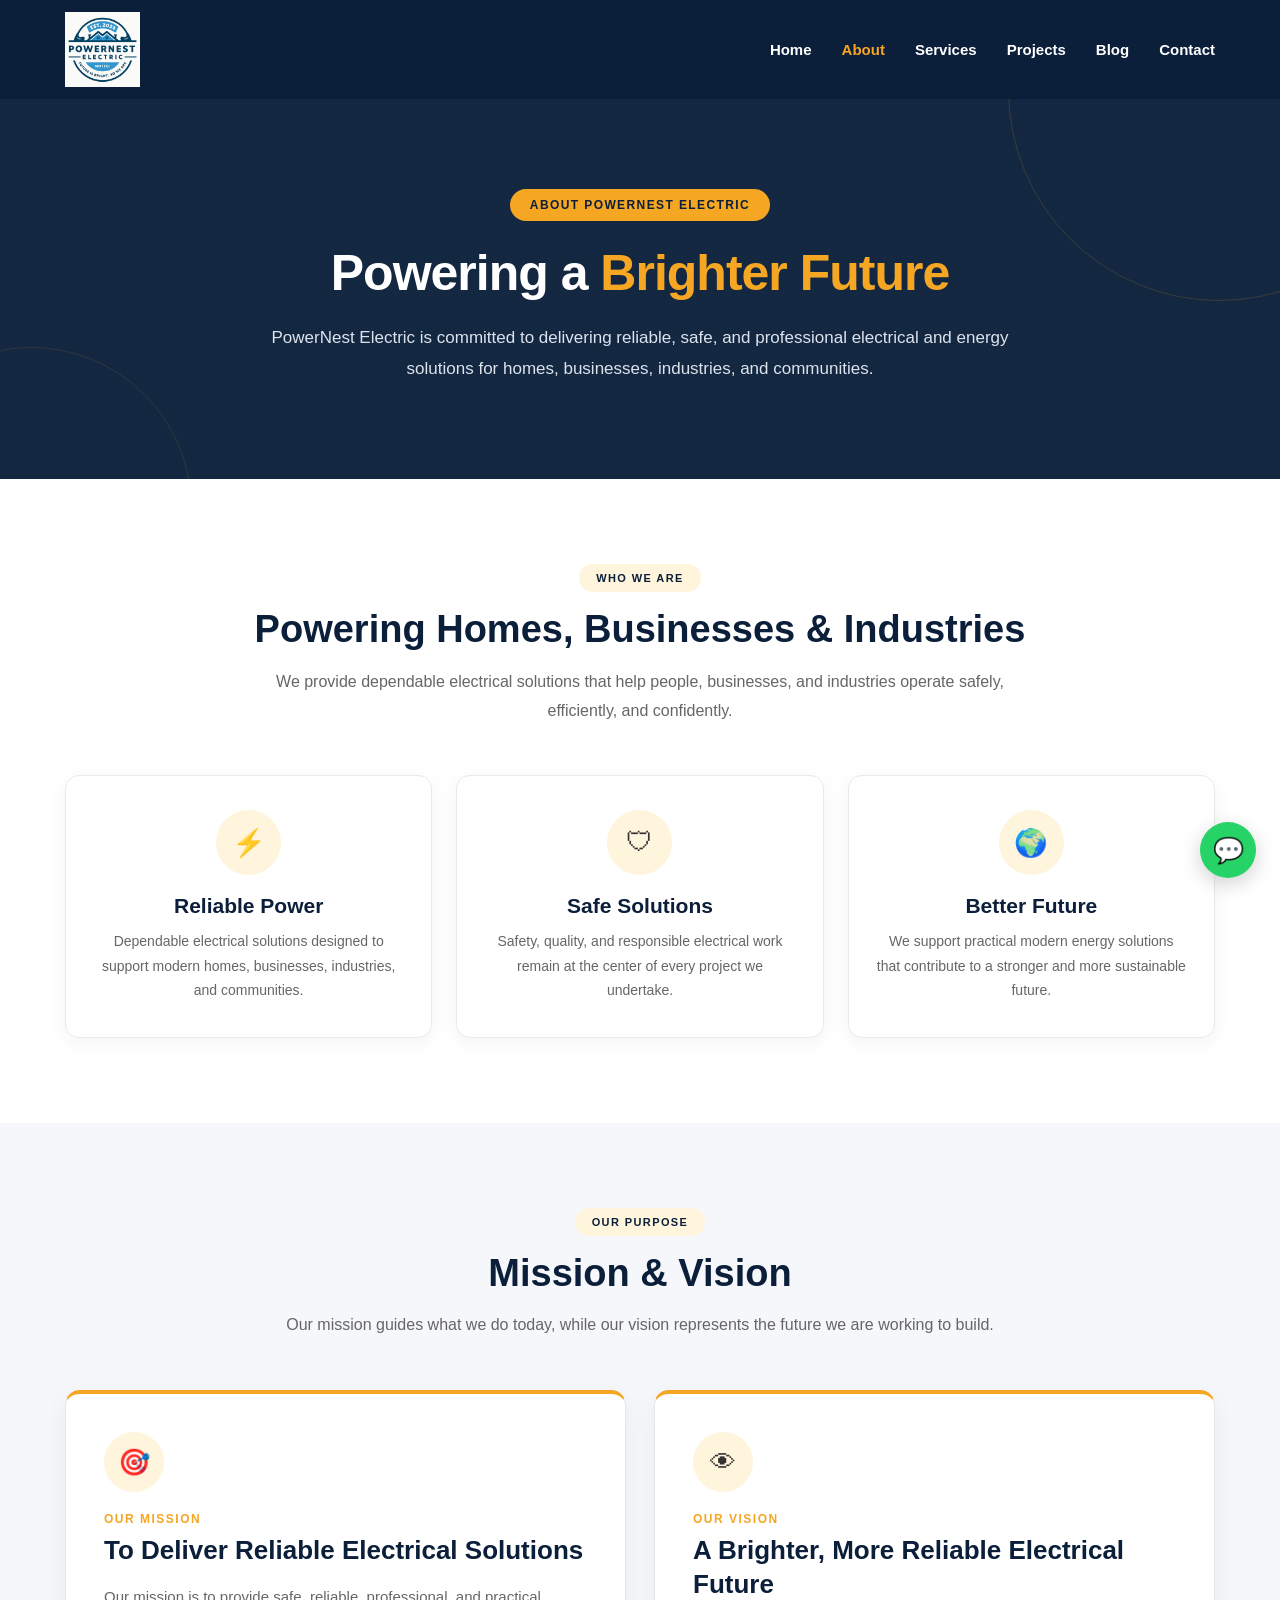
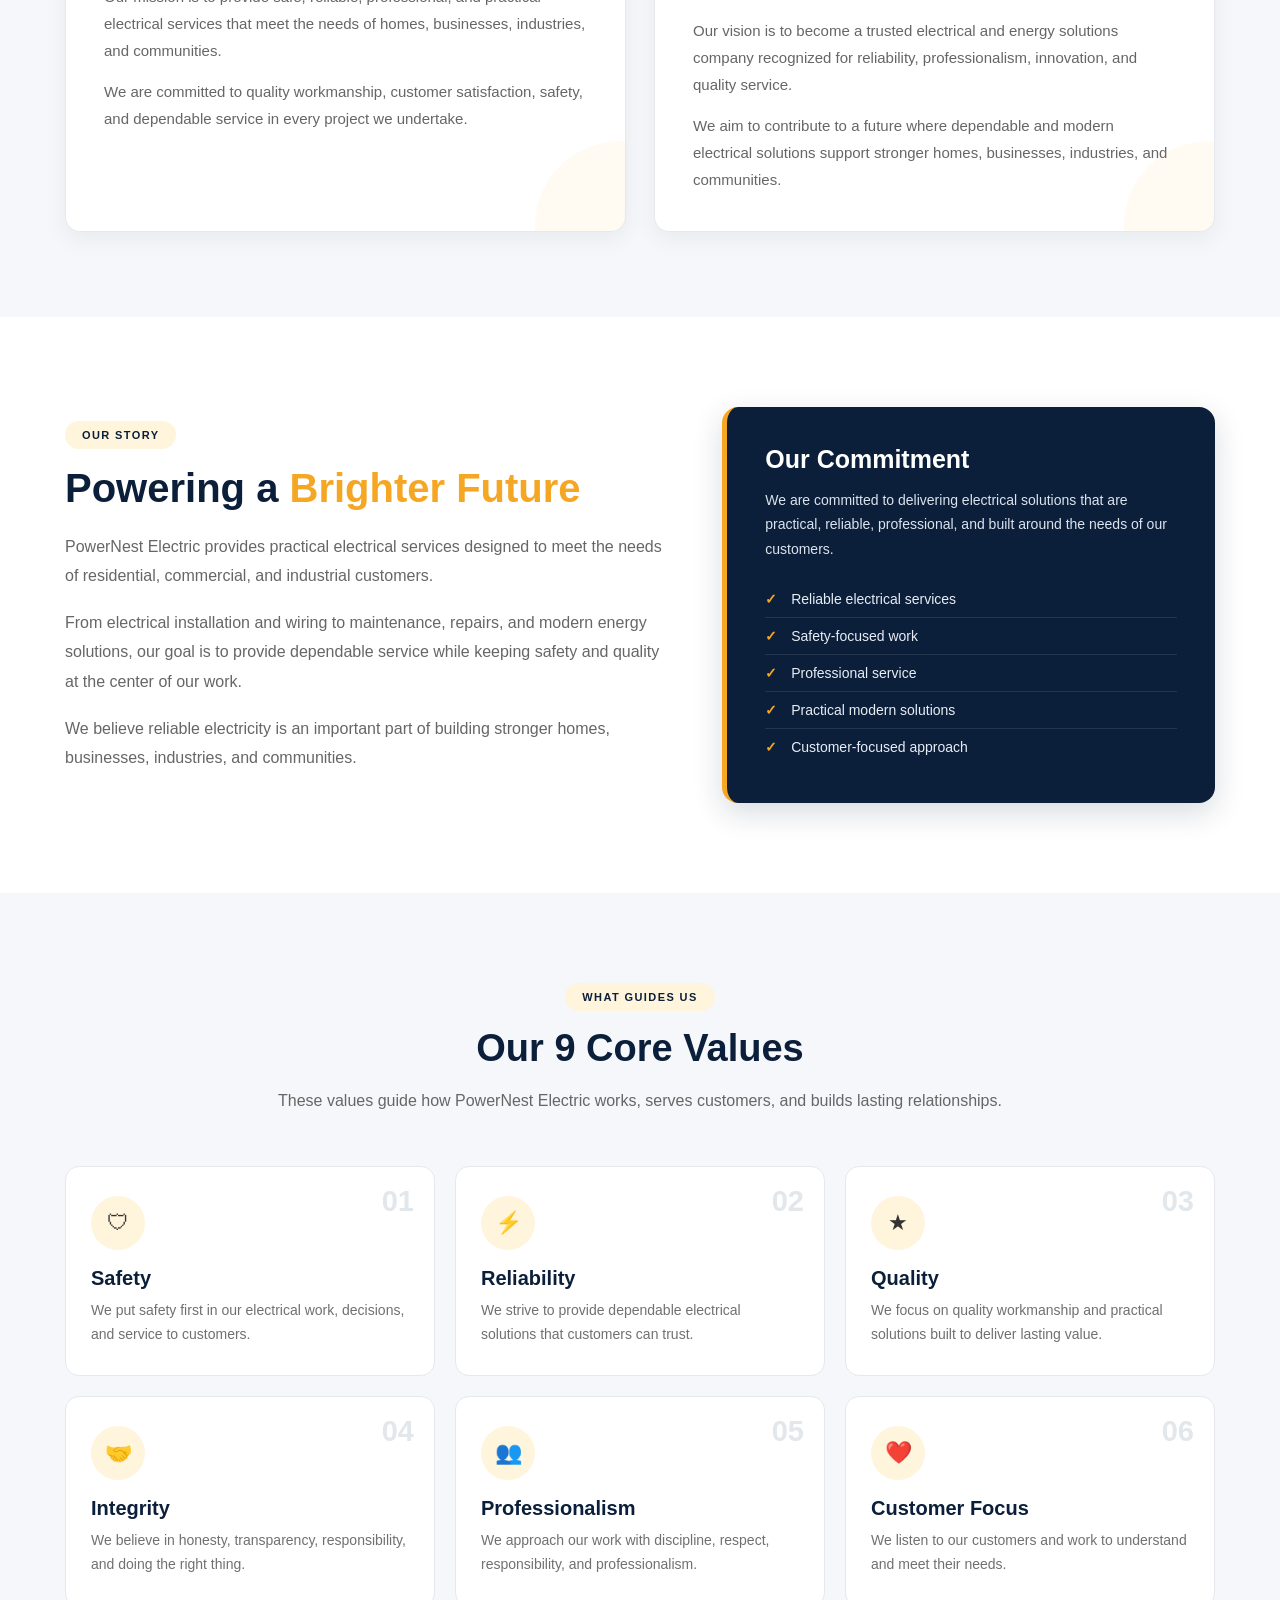
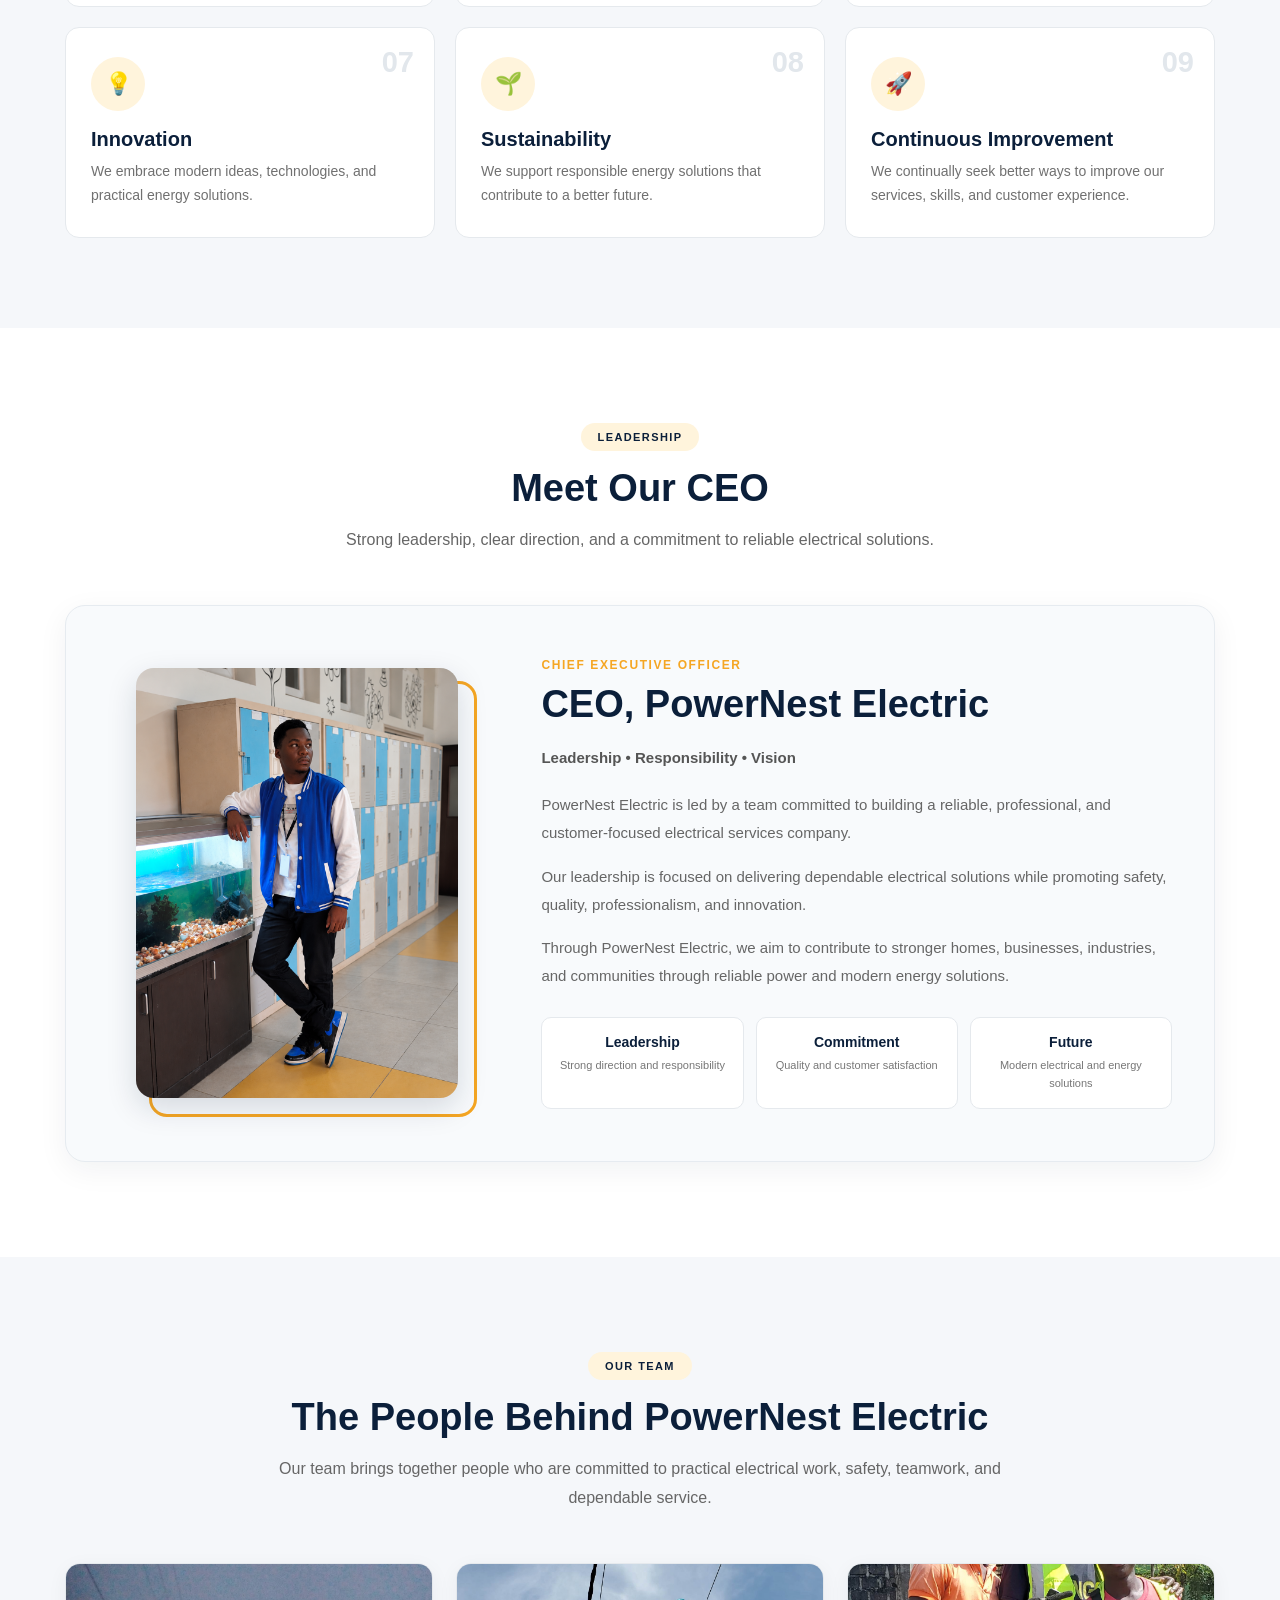
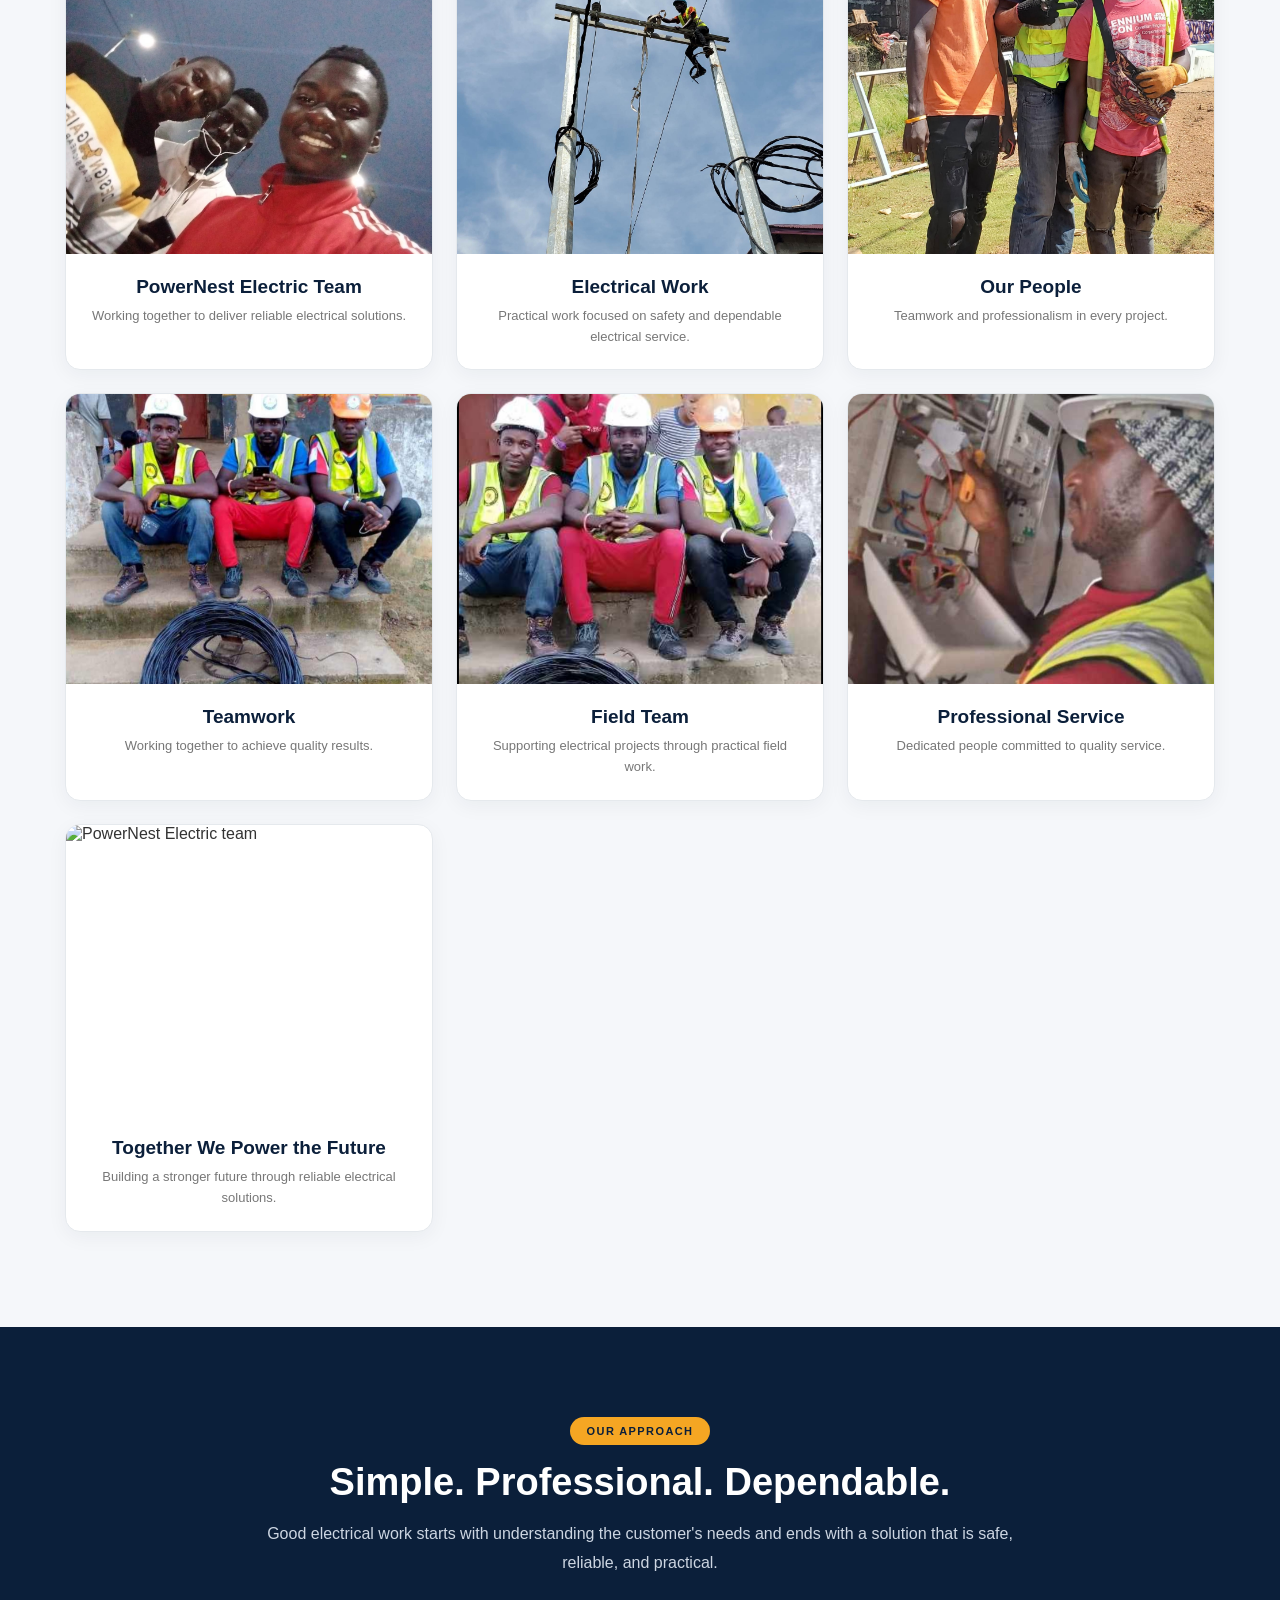
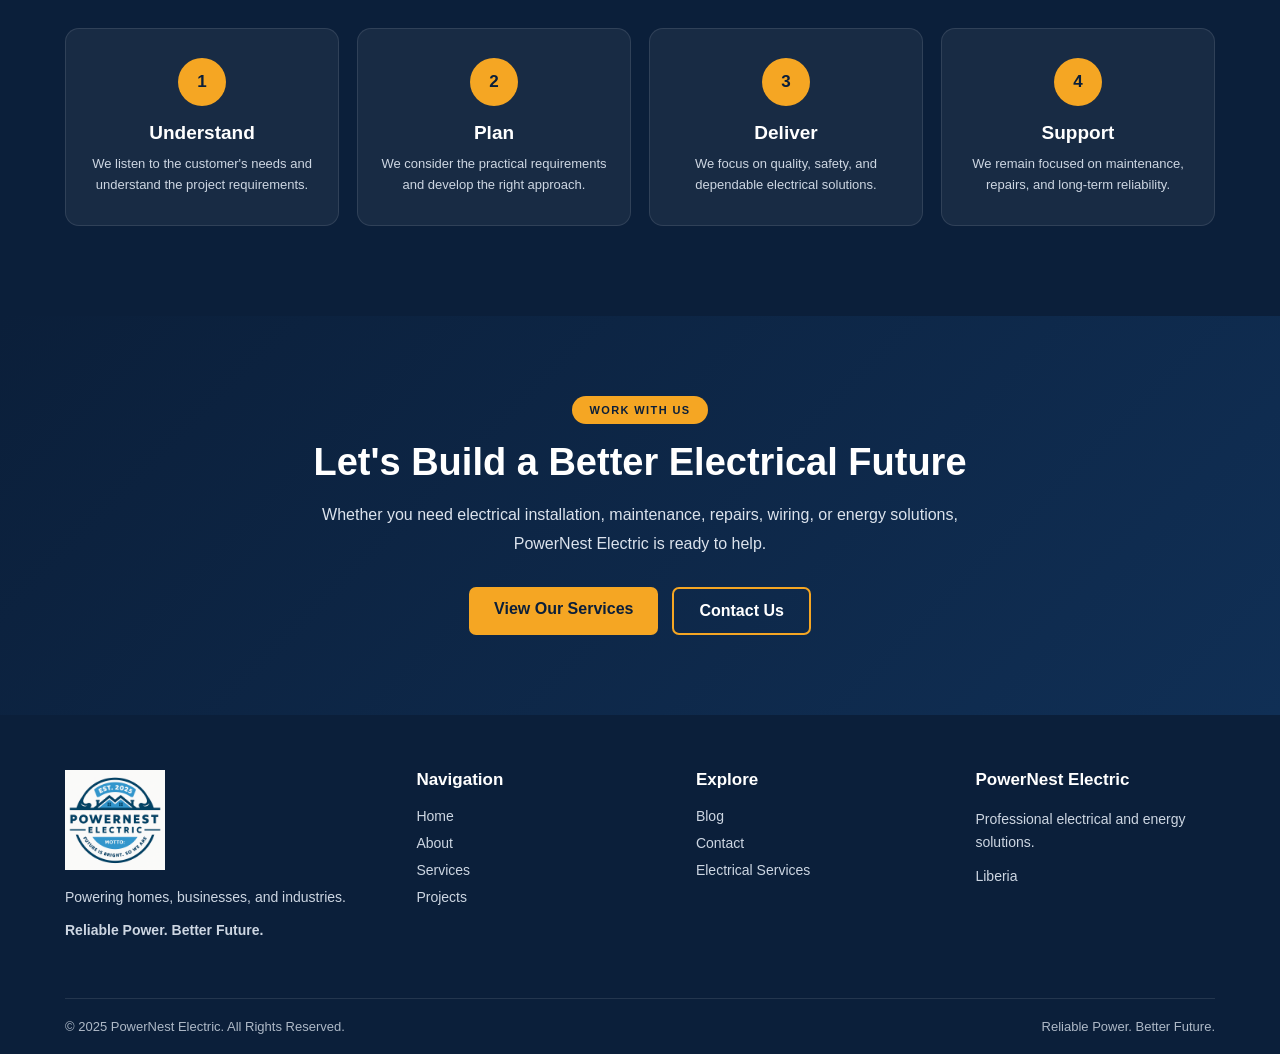
==== commit 00ecf66c: "Update About page and stylesheet" ====
--- a/about.html
+++ b/about.html
@@ -1,5 +1,6 @@
 <!DOCTYPE html>
 <html lang="en">
+
 <head>
 
     <meta charset="UTF-8">
@@ -9,20 +10,17 @@
         content="width=device-width, initial-scale=1.0"
     >
 
-    <title>
-        About | PowerNest Electric
-    </title>
-
+    <title>About | PowerNest Electric</title>
+
+    <link rel="stylesheet" href="styles.css">
 
     <style>
 
-        /* =========================================================
-           GLOBAL
-        ========================================================== */
+        /* =====================================================
+           ABOUT PAGE - MATCHES POWERNEST HOME DESIGN
+        ====================================================== */
 
         * {
-            margin: 0;
-            padding: 0;
             box-sizing: border-box;
         }
 
@@ -31,575 +29,1000 @@
         }
 
         body {
-            font-family: Arial, sans-serif;
-
+            margin: 0;
+            font-family: Arial, Helvetica, sans-serif;
             background: #f5f7fa;
-
-            color: #222;
-
-            line-height: 1.7;
-        }
-
-
-        /* =========================================================
+            color: #333;
+        }
+
+        a {
+            text-decoration: none;
+        }
+
+        img {
+            max-width: 100%;
+        }
+
+
+        /* =====================================================
            HEADER
-        ========================================================== */
-
-        .site-header {
-
+           Designed to match Home page
+        ====================================================== */
+
+        .about-page .site-header {
             background: #0b1f3a;
-
+            width: 100%;
+            position: relative;
+            z-index: 1000;
+        }
+
+        .about-page .header-container {
+            max-width: 1200px;
+            margin: auto;
+            min-height: 90px;
+            padding: 12px 25px;
+
+            display: flex;
+            align-items: center;
+            justify-content: space-between;
+        }
+
+        .about-page .logo-link {
+            display: flex;
+            align-items: center;
+        }
+
+        .about-page .site-logo {
+            width: 75px;
+            height: 75px;
+            object-fit: contain;
+            display: block;
+        }
+
+        .about-page .nav-links {
+            display: flex;
+            align-items: center;
+            gap: 30px;
+        }
+
+        .about-page .nav-links a {
             color: white;
-
-            padding: 15px 30px;
-
-            display: flex;
-
-            align-items: center;
-
-            justify-content: center;
-
-            position: sticky;
-
-            top: 0;
-
-            z-index: 1000;
-
-            box-shadow:
-                0 3px 12px rgba(0, 0, 0, 0.12);
-        }
-
-
-        .header-container {
-
-            width: 100%;
-
-            max-width: 1150px;
-
-            display: flex;
-
-            align-items: center;
-
-            justify-content: space-between;
-
-            gap: 30px;
-        }
-
-
-        /* LOGO */
-
-        .logo-link {
-
-            display: flex;
-
-            align-items: center;
-
-            text-decoration: none;
-
-            flex-shrink: 0;
-        }
-
-
-        .site-logo {
-
-            width: 75px;
-
-            height: 75px;
-
-            object-fit: contain;
-        }
-
-
-        /* NAVIGATION */
-
-        .nav-links {
-
-            display: flex;
-
-            align-items: center;
-
-            justify-content: flex-end;
-
-            gap: 25px;
-        }
-
-
-        .nav-links a {
-
+            font-size: 15px;
+            font-weight: 700;
+            transition: color 0.25s ease;
+        }
+
+        .about-page .nav-links a:hover,
+        .about-page .nav-links a.active {
+            color: #f5a623;
+        }
+
+        .about-page .menu-toggle {
+            display: none;
+            background: transparent;
+            border: none;
             color: white;
-
-            text-decoration: none;
-
-            font-weight: bold;
-
-            font-size: 15px;
-
-            transition: 0.2s;
-        }
-
-
-        .nav-links a:hover {
-
-            color: #f5a623;
-        }
-
-
-        .nav-links a.active {
-
-            color: #f5a623;
-        }
-
-
-        /* MENU */
-
-        .menu-toggle {
-
-            display: none;
-
-            background: transparent;
-
-            border: none;
-
-            color: white;
-
             font-size: 28px;
-
             cursor: pointer;
         }
 
 
-        /* =========================================================
-           PAGE HERO
-        ========================================================== */
-
-        .page-hero {
-
+        /* =====================================================
+           ABOUT HERO
+        ====================================================== */
+
+        .about-hero {
             background:
                 linear-gradient(
-                    rgba(11, 31, 58, 0.94),
-                    rgba(11, 31, 58, 0.94)
+                    rgba(11, 31, 58, 0.96),
+                    rgba(11, 31, 58, 0.96)
                 );
 
             color: white;
+            padding: 90px 20px 95px;
+            text-align: center;
+            position: relative;
+            overflow: hidden;
+        }
+
+        .about-hero::before {
+            content: "";
+            position: absolute;
+
+            width: 420px;
+            height: 420px;
+
+            border: 1px solid rgba(245,166,35,0.16);
+
+            border-radius: 50%;
+
+            top: -220px;
+            right: -150px;
+        }
+
+        .about-hero::after {
+            content: "";
+
+            position: absolute;
+
+            width: 320px;
+            height: 320px;
+
+            border: 1px solid rgba(245,166,35,0.12);
+
+            border-radius: 50%;
+
+            bottom: -190px;
+            left: -130px;
+        }
+
+        .about-hero-content {
+            position: relative;
+            z-index: 2;
+
+            max-width: 900px;
+            margin: auto;
+        }
+
+        .about-hero-badge {
+            display: inline-block;
+
+            background: #f5a623;
+            color: #0b1f3a;
+
+            padding: 9px 20px;
+
+            border-radius: 30px;
+
+            font-size: 12px;
+            font-weight: 700;
+
+            letter-spacing: 1.4px;
+
+            text-transform: uppercase;
+
+            margin-bottom: 24px;
+        }
+
+        .about-hero h1 {
+            color: white;
+
+            font-size: 50px;
+            line-height: 1.12;
+
+            margin: 0 0 22px;
+
+            font-weight: 800;
+            letter-spacing: -1px;
+        }
+
+        .about-hero h1 span {
+            color: #f5a623;
+        }
+
+        .about-hero p {
+            max-width: 800px;
+
+            margin: auto;
+
+            color: #dce3ed;
+
+            font-size: 17px;
+            line-height: 1.8;
+        }
+
+
+        /* =====================================================
+           GENERAL
+        ====================================================== */
+
+        .about-container {
+            max-width: 1150px;
+            margin: auto;
+        }
+
+        .about-section-heading {
+            text-align: center;
+            max-width: 780px;
+
+            margin: 0 auto 50px;
+        }
+
+        .about-label {
+            display: inline-block;
+
+            background: #fff4dc;
+            color: #0b1f3a;
+
+            padding: 8px 17px;
+
+            border-radius: 30px;
+
+            font-size: 11px;
+            font-weight: 700;
+
+            letter-spacing: 1.4px;
+
+            text-transform: uppercase;
+
+            margin-bottom: 15px;
+        }
+
+        .about-section-heading h2 {
+            color: #0b1f3a;
+
+            font-size: 38px;
+            line-height: 1.2;
+
+            margin: 0 0 15px;
+
+            font-weight: 800;
+        }
+
+        .about-section-heading p {
+            color: #666;
+
+            font-size: 16px;
+            line-height: 1.8;
+
+            margin: 0;
+        }
+
+
+        /* =====================================================
+           WHO WE ARE / INTRO
+        ====================================================== */
+
+        .about-intro {
+            background: white;
+            padding: 85px 20px;
+        }
+
+        .core-grid {
+            display: grid;
+
+            grid-template-columns:
+                repeat(3, 1fr);
+
+            gap: 24px;
+        }
+
+        .core-card {
+            background: white;
+
+            border: 1px solid #e6ebf0;
+
+            border-radius: 14px;
+
+            padding: 34px 28px;
+
+            text-align: center;
+
+            box-shadow:
+                0 5px 20px rgba(11,31,58,0.05);
+
+            transition:
+                transform 0.25s ease,
+                box-shadow 0.25s ease,
+                border-color 0.25s ease;
+        }
+
+        .core-card:hover {
+            transform: translateY(-6px);
+
+            border-color: #f5a623;
+
+            box-shadow:
+                0 12px 30px rgba(11,31,58,0.10);
+        }
+
+        .core-icon {
+            width: 65px;
+            height: 65px;
+
+            margin: 0 auto 19px;
+
+            border-radius: 50%;
+
+            background: #fff4dc;
+
+            display: flex;
+
+            align-items: center;
+            justify-content: center;
+
+            font-size: 27px;
+        }
+
+        .core-card h3 {
+            color: #0b1f3a;
+
+            font-size: 21px;
+
+            margin: 0 0 11px;
+        }
+
+        .core-card p {
+            color: #666;
+
+            font-size: 14px;
+
+            line-height: 1.75;
+
+            margin: 0;
+        }
+
+
+        /* =====================================================
+           MISSION & VISION
+        ====================================================== */
+
+        .mission-section {
+            background: #f5f7fa;
+
+            padding: 85px 20px;
+        }
+
+        .mission-grid {
+            display: grid;
+
+            grid-template-columns:
+                repeat(2, 1fr);
+
+            gap: 28px;
+        }
+
+        .mission-card {
+            background: white;
+
+            border-radius: 15px;
+
+            padding: 38px;
+
+            position: relative;
+
+            overflow: hidden;
+
+            border: 1px solid #e5e9ed;
+
+            box-shadow:
+                0 7px 25px rgba(11,31,58,0.06);
+
+            border-top: 4px solid #f5a623;
+        }
+
+        .mission-card::after {
+            content: "";
+
+            position: absolute;
+
+            width: 170px;
+            height: 170px;
+
+            border-radius: 50%;
+
+            background: rgba(245,166,35,0.05);
+
+            right: -80px;
+            bottom: -80px;
+        }
+
+        .mission-icon {
+            width: 60px;
+            height: 60px;
+
+            border-radius: 50%;
+
+            background: #fff4dc;
+
+            display: flex;
+
+            align-items: center;
+            justify-content: center;
+
+            font-size: 26px;
+
+            margin-bottom: 20px;
+        }
+
+        .mission-card .small-label {
+            color: #f5a623;
+
+            font-size: 12px;
+            font-weight: 700;
+
+            letter-spacing: 1.5px;
+
+            margin-bottom: 8px;
+
+            display: block;
+        }
+
+        .mission-card h3 {
+            color: #0b1f3a;
+
+            font-size: 26px;
+            line-height: 1.3;
+
+            margin: 0 0 15px;
+        }
+
+        .mission-card p {
+            color: #666;
+
+            font-size: 15px;
+            line-height: 1.8;
+
+            margin: 0 0 14px;
+        }
+
+        .mission-card p:last-child {
+            margin-bottom: 0;
+        }
+
+
+        /* =====================================================
+           WHO WE ARE
+        ====================================================== */
+
+        .who-section {
+            background: white;
 
             padding: 90px 20px;
-
-            text-align: center;
-        }
-
-
-        .page-hero-content {
-
-            max-width: 850px;
-
-            margin: auto;
-        }
-
-
-        .section-label {
-
-            display: inline-block;
-
-            color: #0b1f3a;
-
-            background: #f5a623;
-
-            padding: 7px 16px;
-
-            border-radius: 30px;
-
-            font-size: 12px;
-
-            font-weight: bold;
-
-            text-transform: uppercase;
-
-            letter-spacing: 1px;
-
-            margin-bottom: 20px;
-        }
-
-
-        .page-hero h1 {
-
-            font-size: 48px;
-
-            line-height: 1.15;
-
-            margin-bottom: 20px;
-        }
-
-
-        .page-hero p {
-
-            max-width: 720px;
-
-            margin: auto;
-
-            color: #dce3ed;
-
-            font-size: 18px;
-        }
-
-
-        /* =========================================================
-           SECTIONS
-        ========================================================== */
-
-        .section {
-
-            padding: 70px 20px;
-        }
-
-
-        .section-light {
-
-            background: #ffffff;
-        }
-
-
-        .section-white {
-
-            background: #f5f7fa;
-        }
-
-
-        .content-container {
-
-            max-width: 1150px;
-
-            margin: auto;
-        }
-
-
-        /* =========================================================
-           SECTION HEADER
-        ========================================================== */
-
-        .section-header {
-
-            text-align: center;
-
-            max-width: 750px;
-
-            margin: 0 auto 45px;
-        }
-
-
-        .section-title {
-
-            color: #0b1f3a;
-
-            font-size: 34px;
-
-            margin-bottom: 12px;
-        }
-
-
-        .section-intro {
-
-            color: #666;
-
-            font-size: 16px;
-
-            max-width: 750px;
-
-            margin: auto;
-        }
-
-
-        /* =========================================================
-           ABOUT INTRO
-        ========================================================== */
-
-        .about-grid {
-
+        }
+
+        .who-grid {
             display: grid;
 
             grid-template-columns:
                 1.1fr
                 0.9fr;
 
-            gap: 45px;
+            gap: 55px;
 
             align-items: center;
         }
 
-
-        .about-content h2 {
-
+        .who-content h2 {
             color: #0b1f3a;
 
-            font-size: 34px;
-
-            margin-bottom: 18px;
-        }
-
-
-        .about-content p {
-
-            color: #555;
+            font-size: 40px;
+            line-height: 1.2;
+
+            margin: 0 0 20px;
+
+            font-weight: 800;
+        }
+
+        .who-content h2 span {
+            color: #f5a623;
+        }
+
+        .who-content p {
+            color: #666;
 
             font-size: 16px;
 
-            margin-bottom: 18px;
-        }
-
-
-        /* ABOUT PANEL */
-
-        .about-panel {
-
-            background: white;
-
-            border-radius: 14px;
-
-            padding: 35px;
+            line-height: 1.85;
+
+            margin-bottom: 17px;
+        }
+
+        .commitment-box {
+            background: #0b1f3a;
+
+            color: white;
+
+            padding: 38px;
+
+            border-radius: 16px;
 
             box-shadow:
-                0 5px 20px rgba(0, 0, 0, 0.08);
-
-            border-top:
-                4px solid #f5a623;
-        }
-
-
-        .about-panel h3 {
-
-            color: #0b1f3a;
-
-            font-size: 22px;
-
-            margin-bottom: 15px;
-        }
-
-
-        .about-panel p {
-
-            color: #666;
+                0 10px 30px rgba(11,31,58,0.16);
+
+            border-left: 5px solid #f5a623;
+        }
+
+        .commitment-box h3 {
+            color: white;
+
+            font-size: 25px;
+
+            margin: 0 0 14px;
+        }
+
+        .commitment-box p {
+            color: #dce3ed;
+
+            font-size: 14px;
+
+            line-height: 1.75;
 
             margin-bottom: 20px;
         }
 
-
-        .about-panel ul {
-
-            padding-left: 20px;
-        }
-
-
-        .about-panel li {
-
-            color: #555;
-
-            margin-bottom: 8px;
-        }
-
-
-        /* =========================================================
-           VALUES
-        ========================================================== */
+        .commitment-list {
+            list-style: none;
+
+            padding: 0;
+            margin: 0;
+        }
+
+        .commitment-list li {
+            color: #e8edf4;
+
+            padding: 10px 0;
+
+            border-bottom:
+                1px solid rgba(255,255,255,0.10);
+
+            font-size: 14px;
+        }
+
+        .commitment-list li:last-child {
+            border-bottom: none;
+        }
+
+        .commitment-list li::before {
+            content: "✓";
+
+            color: #f5a623;
+
+            font-weight: 700;
+
+            margin-right: 10px;
+        }
+
+
+        /* =====================================================
+           CORE VALUES
+        ====================================================== */
+
+        .values-section {
+            background: #f5f7fa;
+
+            padding: 90px 20px;
+        }
 
         .values-grid {
-
             display: grid;
 
             grid-template-columns:
                 repeat(3, 1fr);
 
-            gap: 22px;
-        }
-
+            gap: 20px;
+        }
 
         .value-card {
-
             background: white;
 
-            padding: 30px;
-
-            border-radius: 12px;
+            border-radius: 14px;
+
+            padding: 29px 25px;
+
+            border: 1px solid #e5e9ed;
+
+            position: relative;
+
+            transition:
+                transform 0.25s ease,
+                box-shadow 0.25s ease,
+                border-color 0.25s ease;
+        }
+
+        .value-card:hover {
+            transform: translateY(-5px);
+
+            border-color: #f5a623;
+
+            box-shadow:
+                0 12px 28px rgba(11,31,58,0.08);
+        }
+
+        .value-number {
+            position: absolute;
+
+            top: 18px;
+            right: 20px;
+
+            color: #e2e7ec;
+
+            font-size: 29px;
+
+            font-weight: 800;
+        }
+
+        .value-icon {
+            width: 54px;
+            height: 54px;
+
+            border-radius: 50%;
+
+            background: #fff4dc;
+
+            display: flex;
+
+            align-items: center;
+            justify-content: center;
+
+            font-size: 22px;
+
+            margin-bottom: 17px;
+        }
+
+        .value-card h3 {
+            color: #0b1f3a;
+
+            font-size: 20px;
+
+            margin: 0 0 9px;
+        }
+
+        .value-card p {
+            color: #707070;
+
+            font-size: 14px;
+
+            line-height: 1.7;
+
+            margin: 0;
+        }
+
+
+        /* =====================================================
+           LEADERSHIP
+        ====================================================== */
+
+        .leadership-section {
+            background: white;
+
+            padding: 95px 20px;
+        }
+
+        .ceo-profile {
+            display: grid;
+
+            grid-template-columns:
+                0.75fr
+                1.25fr;
+
+            gap: 55px;
+
+            align-items: center;
+
+            background: #f8fafc;
+
+            border-radius: 20px;
+
+            padding: 42px;
+
+            border: 1px solid #e6ebf0;
+
+            box-shadow:
+                0 8px 30px rgba(11,31,58,0.06);
+        }
+
+        .ceo-photo-wrap {
+            position: relative;
+
+            max-width: 360px;
+
+            margin: auto;
+        }
+
+        .ceo-photo-wrap::before {
+            content: "";
+
+            position: absolute;
+
+            width: 100%;
+            height: 100%;
+
+            border: 3px solid #f5a623;
+
+            border-radius: 18px;
+
+            top: 13px;
+            left: 13px;
+
+            z-index: 0;
+        }
+
+        .ceo-photo {
+            position: relative;
+
+            z-index: 1;
+
+            display: block;
+
+            width: 100%;
+            height: 430px;
+
+            object-fit: cover;
+
+            object-position: center;
+
+            border-radius: 18px;
+
+            background: #ddd;
+
+            box-shadow:
+                0 10px 30px rgba(11,31,58,0.15);
+        }
+
+        .ceo-info {
+            padding: 10px 0;
+        }
+
+        .ceo-role {
+            color: #f5a623;
+
+            font-size: 12px;
+            font-weight: 700;
+
+            letter-spacing: 1.6px;
+
+            text-transform: uppercase;
+
+            display: block;
+
+            margin-bottom: 10px;
+        }
+
+        .ceo-info h2 {
+            color: #0b1f3a;
+
+            font-size: 38px;
+
+            line-height: 1.2;
+
+            margin: 0 0 16px;
+
+            font-weight: 800;
+        }
+
+        .ceo-info .ceo-title {
+            color: #555;
+
+            font-size: 15px;
+
+            font-weight: 700;
+
+            margin-bottom: 20px;
+        }
+
+        .ceo-info p {
+            color: #666;
+
+            font-size: 15px;
+
+            line-height: 1.85;
+
+            margin-bottom: 16px;
+        }
+
+        .ceo-highlights {
+            display: grid;
+
+            grid-template-columns:
+                repeat(3, 1fr);
+
+            gap: 12px;
+
+            margin-top: 27px;
+        }
+
+        .ceo-highlight {
+            background: white;
+
+            border-radius: 10px;
+
+            padding: 16px 12px;
+
+            border: 1px solid #e5e9ed;
 
             text-align: center;
+        }
+
+        .ceo-highlight strong {
+            display: block;
+
+            color: #0b1f3a;
+
+            font-size: 14px;
+
+            margin-bottom: 5px;
+        }
+
+        .ceo-highlight span {
+            color: #777;
+
+            font-size: 11px;
+
+            line-height: 1.4;
+        }
+
+
+        /* =====================================================
+           TEAM
+        ====================================================== */
+
+        .team-section {
+            background: #f5f7fa;
+
+            padding: 95px 20px;
+        }
+
+        .team-gallery {
+            display: grid;
+
+            grid-template-columns:
+                repeat(3, 1fr);
+
+            gap: 23px;
+        }
+
+        .team-card {
+            background: white;
+
+            border-radius: 15px;
+
+            overflow: hidden;
+
+            border: 1px solid #e5e9ed;
 
             box-shadow:
-                0 4px 16px rgba(0, 0, 0, 0.07);
-
-            border-bottom:
-                3px solid transparent;
-
-            transition: 0.2s;
-        }
-
-
-        .value-card:hover {
-
-            transform: translateY(-5px);
-
-            border-bottom-color:
-                #f5a623;
-        }
-
-
-        .value-icon {
-
-            width: 55px;
-
-            height: 55px;
-
-            margin:
-                0 auto 15px;
-
-            background: #fff4dc;
-
+                0 5px 20px rgba(11,31,58,0.05);
+
+            transition:
+                transform 0.25s ease,
+                box-shadow 0.25s ease;
+        }
+
+        .team-card:hover {
+            transform: translateY(-6px);
+
+            box-shadow:
+                0 14px 30px rgba(11,31,58,0.10);
+        }
+
+        .team-photo {
+            display: block;
+
+            width: 100%;
+            height: 290px;
+
+            object-fit: cover;
+
+            object-position: center;
+        }
+
+        .team-card-content {
+            padding: 22px;
+
+            text-align: center;
+        }
+
+        .team-card-content h3 {
             color: #0b1f3a;
 
-            border-radius: 50%;
-
-            display: flex;
-
-            align-items: center;
-
-            justify-content: center;
-
-            font-size: 24px;
-        }
-
-
-        .value-card h3 {
-
+            font-size: 19px;
+
+            margin: 0 0 8px;
+        }
+
+        .team-card-content p {
+            color: #777;
+
+            font-size: 13px;
+
+            line-height: 1.6;
+
+            margin: 0;
+        }
+
+
+        /* =====================================================
+           OUR APPROACH
+        ====================================================== */
+
+        .approach-section {
+            background: #0b1f3a;
+
+            color: white;
+
+            padding: 90px 20px;
+        }
+
+        .approach-section .about-label {
+            background: #f5a623;
             color: #0b1f3a;
-
-            font-size: 20px;
-
-            margin-bottom: 10px;
-        }
-
-
-        .value-card p {
-
-            color: #777;
-
-            font-size: 14px;
-        }
-
-
-        /* =========================================================
-           BLUE SECTION
-        ========================================================== */
-
-        .section-blue {
-
-            background: #0b1f3a;
-
+        }
+
+        .approach-section .about-section-heading h2 {
             color: white;
         }
 
-
-        .section-blue .section-title {
-
-            color: white;
-        }
-
-
-        .section-blue .section-intro {
-
+        .approach-section .about-section-heading p {
             color: #cdd6e2;
         }
 
-
-        /* =========================================================
-           WHY US
-        ========================================================== */
-
-        .why-grid {
-
+        .approach-grid {
             display: grid;
 
             grid-template-columns:
                 repeat(4, 1fr);
 
-            gap: 25px;
-        }
-
-
-        .why-card {
-
-            background: white;
+            gap: 18px;
+        }
+
+        .approach-card {
+            background: rgba(255,255,255,0.055);
+
+            border:
+                1px solid rgba(255,255,255,0.10);
+
+            border-radius: 14px;
+
+            padding: 29px 20px;
 
             text-align: center;
 
-            padding: 30px;
-
-            border-radius: 12px;
-
-            box-shadow:
-                0 4px 16px rgba(0, 0, 0, 0.07);
-
-            border-bottom:
-                3px solid transparent;
-
-            transition: 0.2s;
-        }
-
-
-        .why-card:hover {
+            transition:
+                background 0.25s ease,
+                transform 0.25s ease;
+        }
+
+        .approach-card:hover {
+            background: rgba(255,255,255,0.10);
 
             transform: translateY(-5px);
-
-            border-bottom-color:
-                #f5a623;
-        }
-
-
-        .why-icon {
-
-            width: 55px;
-
-            height: 55px;
-
-            margin:
-                0 auto 15px;
-
-            background: #fff4dc;
-
+        }
+
+        .approach-number {
+            width: 48px;
+            height: 48px;
+
+            border-radius: 50%;
+
+            background: #f5a623;
             color: #0b1f3a;
 
-            border-radius: 50%;
-
             display: flex;
 
             align-items: center;
-
             justify-content: center;
 
-            font-size: 22px;
-        }
-
-
-        .why-card h3 {
-
-            color: #0b1f3a;
+            margin: 0 auto 16px;
 
             font-size: 17px;
-
-            margin-bottom: 8px;
-        }
-
-
-        .why-card p {
-
-            color: #777;
+            font-weight: 800;
+        }
+
+        .approach-card h3 {
+            color: white;
+
+            font-size: 19px;
+
+            margin: 0 0 9px;
+        }
+
+        .approach-card p {
+            color: #cdd6e2;
 
             font-size: 13px;
-        }
-
-
-        /* =========================================================
-           CTA
-        ========================================================== */
-
-        .cta-section {
-
+
+            line-height: 1.65;
+
+            margin: 0;
+        }
+
+
+        /* =====================================================
+           FINAL CTA
+        ====================================================== */
+
+        .about-cta {
             background:
                 linear-gradient(
                     135deg,
@@ -607,390 +1030,341 @@
                     #102f55
                 );
 
+            padding: 80px 20px;
+
+            text-align: center;
+        }
+
+        .about-cta-inner {
+            max-width: 750px;
+            margin: auto;
+        }
+
+        .about-cta .about-label {
+            background: #f5a623;
+            color: #0b1f3a;
+        }
+
+        .about-cta h2 {
             color: white;
 
-            padding: 65px 25px;
-
-            text-align: center;
-        }
-
-
-        .cta-content {
-
-            max-width: 750px;
+            font-size: 38px;
+
+            line-height: 1.25;
+
+            margin: 0 0 15px;
+
+            font-weight: 800;
+        }
+
+        .about-cta p {
+            color: #dce3ed;
+
+            font-size: 16px;
+
+            line-height: 1.8;
+
+            margin: 0 auto 28px;
+
+            max-width: 650px;
+        }
+
+        .about-cta-buttons {
+            display: flex;
+
+            justify-content: center;
+
+            gap: 14px;
+
+            flex-wrap: wrap;
+        }
+
+        .about-cta-button {
+            display: inline-block;
+
+            padding: 13px 25px;
+
+            border-radius: 7px;
+
+            font-weight: 700;
+
+            transition:
+                transform 0.2s ease,
+                background 0.2s ease;
+        }
+
+        .about-cta-primary {
+            background: #f5a623;
+            color: #0b1f3a;
+        }
+
+        .about-cta-secondary {
+            background: transparent;
+
+            color: white;
+
+            border: 2px solid #f5a623;
+        }
+
+        .about-cta-button:hover {
+            transform: translateY(-2px);
+        }
+
+        .about-cta-secondary:hover {
+            background: #f5a623;
+            color: #0b1f3a;
+        }
+
+
+        /* =====================================================
+           FOOTER
+        ====================================================== */
+
+        .about-page .site-footer {
+            background: #0b1f3a;
+            color: white;
+
+            padding: 55px 20px 0;
+        }
+
+        .about-page .footer-container {
+            max-width: 1150px;
 
             margin: auto;
-        }
-
-
-        .cta-section h2 {
-
-            font-size: 34px;
+
+            display: grid;
+
+            grid-template-columns:
+                1.3fr
+                1fr
+                1fr
+                1fr;
+
+            gap: 40px;
+
+            padding-bottom: 45px;
+        }
+
+        .about-page .footer-logo {
+            width: 100px;
+            height: auto;
 
             margin-bottom: 12px;
         }
 
-
-        .cta-section p {
-
-            color: #dce3ed;
-
-            max-width: 650px;
-
-            margin:
-                0 auto 25px;
-        }
-
-
-        .cta-buttons {
+        .about-page .footer-column h3 {
+            color: white;
+
+            font-size: 17px;
+
+            margin: 0 0 18px;
+        }
+
+        .about-page .footer-column p {
+            color: #cdd6e2;
+
+            font-size: 14px;
+
+            line-height: 1.7;
+
+            margin: 0 0 10px;
+        }
+
+        .about-page .footer-column a {
+            display: block;
+
+            color: #cdd6e2;
+
+            font-size: 14px;
+
+            margin-bottom: 11px;
+
+            transition: color 0.2s ease;
+        }
+
+        .about-page .footer-column a:hover {
+            color: #f5a623;
+        }
+
+        .about-page .footer-bottom {
+            max-width: 1150px;
+
+            margin: auto;
+
+            padding: 20px 0;
+
+            border-top:
+                1px solid rgba(255,255,255,0.10);
 
             display: flex;
 
+            justify-content: space-between;
+
+            gap: 20px;
+
+            flex-wrap: wrap;
+        }
+
+        .about-page .footer-bottom p {
+            color: #aeb9c7;
+
+            font-size: 13px;
+
+            margin: 0;
+        }
+
+
+        /* =====================================================
+           FLOATING WHATSAPP
+        ====================================================== */
+
+        .about-page .floating-whatsapp {
+            position: fixed;
+
+            right: 24px;
+            bottom: 22px;
+
+            width: 56px;
+            height: 56px;
+
+            border-radius: 50%;
+
+            background: #25D366;
+
+            color: white;
+
+            display: flex;
+
+            align-items: center;
             justify-content: center;
 
-            gap: 15px;
-
-            flex-wrap: wrap;
-        }
-
-
-        /* BUTTONS */
-
-        .button {
-
-            display: inline-block;
-
+            font-size: 25px;
+
+            box-shadow:
+                0 6px 20px rgba(0,0,0,0.18);
+
+            z-index: 999;
+
+            transition:
+                transform 0.2s ease;
+        }
+
+        .about-page .floating-whatsapp:hover {
+            transform: scale(1.08);
+        }
+
+
+        /* =====================================================
+           BACK TO TOP
+        ====================================================== */
+
+        .about-page .back-to-top {
+            position: fixed;
+
+            right: 24px;
+            bottom: 90px;
+
+            width: 42px;
+            height: 42px;
+
+            border-radius: 50%;
+
+            background: #0b1f3a;
+
+            color: white;
+
+            display: flex;
+
+            align-items: center;
+            justify-content: center;
+
+            font-size: 20px;
+
+            opacity: 0;
+            visibility: hidden;
+
+            transition:
+                opacity 0.25s ease,
+                visibility 0.25s ease,
+                transform 0.25s ease;
+
+            z-index: 998;
+        }
+
+        .about-page .back-to-top.show {
+            opacity: 1;
+            visibility: visible;
+        }
+
+        .about-page .back-to-top:hover {
             background: #f5a623;
-
             color: #0b1f3a;
-
-            padding: 13px 24px;
-
-            border-radius: 6px;
-
-            font-weight: bold;
-
-            transition: 0.2s;
-        }
-
-
-        .button:hover {
-
             transform: translateY(-2px);
-
-            opacity: 0.92;
-        }
-
-
-        .button-outline {
-
-            display: inline-block;
-
-            background: transparent;
-
-            color: white;
-
-            border:
-                2px solid #f5a623;
-
-            padding: 11px 22px;
-
-            border-radius: 6px;
-
-            font-weight: bold;
-
-            transition: 0.2s;
-        }
-
-
-        .button-outline:hover {
-
-            background: #f5a623;
-
-            color: #0b1f3a;
-        }
-
-
-        /* =========================================================
-           FOOTER
-        ========================================================== */
-
-        .site-footer {
-
-            background: #07152a;
-
-            color: white;
-
-            text-align: center;
-
-            padding: 30px 20px;
-        }
-
-
-        .footer-container {
-
-            max-width: 1150px;
-
-            margin: auto;
-
-            display: grid;
-
-            grid-template-columns:
-                repeat(4, 1fr);
-
-            gap: 35px;
-
-            text-align: left;
-
-            padding-bottom: 30px;
-        }
-
-
-        .footer-logo {
-
-            width: 75px;
-
-            height: 75px;
-
-            object-fit: contain;
-
-            margin-bottom: 10px;
-        }
-
-
-        .footer-column h3 {
-
-            color: white;
-
-            font-size: 18px;
-
-            margin-bottom: 12px;
-        }
-
-
-        .footer-column p {
-
-            color: #cdd6e2;
-
-            font-size: 13px;
-
-            margin-bottom: 8px;
-        }
-
-
-        .footer-column a {
-
-            display: block;
-
-            color: #cdd6e2;
-
-            text-decoration: none;
-
-            font-size: 13px;
-
-            margin-bottom: 8px;
-        }
-
-
-        .footer-column a:hover {
-
-            color: #f5a623;
-        }
-
-
-        .footer-column strong {
-
-            color: #f5a623;
-
-            font-size: 13px;
-        }
-
-
-        .footer-bottom {
-
-            border-top:
-                1px solid rgba(255,255,255,0.12);
-
-            padding-top: 20px;
-        }
-
-
-        .footer-bottom p {
-
-            color: #cdd6e2;
-
-            font-size: 13px;
-
-            margin-bottom: 5px;
-        }
-
-
-        /* =========================================================
-           WHATSAPP
-        ========================================================== */
-
-        .floating-whatsapp {
-
-            position: fixed;
-
-            right: 25px;
-
-            bottom: 25px;
-
-            width: 55px;
-
-            height: 55px;
-
-            background: #25D366;
-
-            color: white;
-
-            border-radius: 50%;
-
-            display: flex;
-
-            align-items: center;
-
-            justify-content: center;
-
-            text-decoration: none;
-
-            font-size: 25px;
-
-            z-index: 999;
-
-            box-shadow:
-                0 4px 15px rgba(0, 0, 0, 0.2);
-        }
-
-
-        /* =========================================================
-           BACK TO TOP
-        ========================================================== */
-
-        .back-to-top {
-
-            position: fixed;
-
-            right: 25px;
-
-            bottom: 90px;
-
-            width: 45px;
-
-            height: 45px;
-
-            background: #0b1f3a;
-
-            color: white;
-
-            border: none;
-
-            border-radius: 50%;
-
-            display: flex;
-
-            align-items: center;
-
-            justify-content: center;
-
-            text-decoration: none;
-
-            font-size: 20px;
-
-            cursor: pointer;
-
-            z-index: 998;
-
-            opacity: 0;
-
-            visibility: hidden;
-
-            transition: 0.2s;
-        }
-
-
-        .back-to-top.show {
-
-            opacity: 1;
-
-            visibility: visible;
-        }
-
-
-        /* =========================================================
-           TABLET
-        ========================================================== */
-
-        @media (max-width: 900px) {
-
-            .about-grid {
-
-                grid-template-columns: 1fr;
-            }
-
-            .values-grid {
-
+        }
+
+
+        /* =====================================================
+           RESPONSIVE
+        ====================================================== */
+
+        @media (max-width: 950px) {
+
+            .about-page .nav-links {
+                gap: 20px;
+            }
+
+            .core-grid,
+            .values-grid,
+            .team-gallery {
                 grid-template-columns:
                     repeat(2, 1fr);
             }
 
-            .why-grid {
-
+            .approach-grid {
                 grid-template-columns:
                     repeat(2, 1fr);
             }
 
-            .footer-container {
-
+            .who-grid {
+                grid-template-columns: 1fr;
+            }
+
+            .ceo-profile {
+                grid-template-columns: 1fr;
+            }
+
+            .ceo-photo-wrap {
+                max-width: 360px;
+            }
+
+            .about-page .footer-container {
                 grid-template-columns:
                     repeat(2, 1fr);
             }
         }
 
 
-        /* =========================================================
-           MOBILE
-        ========================================================== */
-
         @media (max-width: 700px) {
 
-            .site-header {
-
-                padding: 15px;
-            }
-
-
-            .header-container {
-
-                flex-direction: row;
-
-                justify-content: space-between;
-            }
-
-
-            .site-logo {
-
-                width: 75px;
-
-                height: 75px;
-            }
-
-
-            .menu-toggle {
-
+            .about-page .header-container {
+                min-height: 78px;
+                padding: 10px 18px;
+            }
+
+            .about-page .site-logo {
+                width: 68px;
+                height: 68px;
+            }
+
+            .about-page .menu-toggle {
                 display: block;
             }
 
-
-            .nav-links {
-
+            .about-page .nav-links {
                 position: absolute;
 
-                top: 105px;
-
+                top: 78px;
                 left: 0;
-
                 right: 0;
 
                 background: #0b1f3a;
@@ -999,172 +1373,159 @@
 
                 flex-direction: column;
 
+                align-items: flex-start;
+
                 gap: 0;
 
-                padding:
-                    12px 20px 20px;
-            }
-
-
-            .nav-links.active {
-
+                padding: 10px 20px 20px;
+
+                box-shadow:
+                    0 10px 20px rgba(0,0,0,0.15);
+            }
+
+            .about-page .nav-links.active {
                 display: flex;
             }
 
-
-            .nav-links a {
-
+            .about-page .nav-links a {
                 width: 100%;
 
-                padding: 12px;
-
+                padding: 14px 5px;
+
+                border-bottom:
+                    1px solid rgba(255,255,255,0.08);
+            }
+
+            .about-hero {
+                padding: 72px 18px 78px;
+            }
+
+            .about-hero h1 {
+                font-size: 37px;
+            }
+
+            .about-hero p {
+                font-size: 15px;
+            }
+
+            .about-intro,
+            .mission-section,
+            .who-section,
+            .values-section,
+            .leadership-section,
+            .team-section,
+            .approach-section {
+                padding: 65px 18px;
+            }
+
+            .about-section-heading {
+                margin-bottom: 35px;
+            }
+
+            .about-section-heading h2 {
+                font-size: 30px;
+            }
+
+            .core-grid,
+            .mission-grid,
+            .values-grid,
+            .team-gallery,
+            .approach-grid {
+                grid-template-columns: 1fr;
+            }
+
+            .core-card {
+                padding: 28px 22px;
+            }
+
+            .mission-card {
+                padding: 30px 24px;
+            }
+
+            .who-content h2 {
+                font-size: 31px;
+            }
+
+            .commitment-box {
+                padding: 30px 24px;
+            }
+
+            .ceo-profile {
+                padding: 25px 18px;
+            }
+
+            .ceo-photo {
+                height: 390px;
+            }
+
+            .ceo-info h2 {
+                font-size: 30px;
+            }
+
+            .ceo-highlights {
+                grid-template-columns: 1fr;
+            }
+
+            .team-photo {
+                height: 320px;
+            }
+
+            .about-cta {
+                padding: 65px 18px;
+            }
+
+            .about-cta h2 {
+                font-size: 30px;
+            }
+
+            .about-cta-button {
+                width: 100%;
+                max-width: 310px;
                 text-align: center;
             }
 
-
-            .page-hero {
-
-                padding:
-                    65px 20px;
-            }
-
-
-            .page-hero h1 {
-
-                font-size: 36px;
-            }
-
-
-            .page-hero p {
-
-                font-size: 16px;
-            }
-
-
-            .section {
-
-                padding:
-                    50px 20px;
-            }
-
-
-            .section-title {
-
-                font-size: 29px;
-            }
-
-
-            .about-content h2 {
-
-                font-size: 29px;
-            }
-
-
-            .values-grid,
-            .why-grid {
-
+            .about-page .footer-container {
                 grid-template-columns: 1fr;
-            }
-
-
-            .cta-section {
-
-                padding:
-                    50px 20px;
-            }
-
-
-            .cta-section h2 {
-
-                font-size: 29px;
-            }
-
-
-            .cta-buttons {
-
+                gap: 30px;
+            }
+
+            .about-page .footer-bottom {
                 flex-direction: column;
-
-                align-items: center;
-            }
-
-
-            .button,
-            .button-outline {
-
-                width: 90%;
-
-                max-width: 310px;
-
-                text-align: center;
-            }
-
-
-            .footer-container {
-
-                grid-template-columns: 1fr;
-
-                text-align: center;
-            }
-
-
-            .footer-column {
-
-                text-align: center;
-            }
-
-
-            .footer-logo {
-
-                margin-left: auto;
-
-                margin-right: auto;
-            }
-        }
-
-
-        /* =========================================================
-           VERY SMALL PHONES
-        ========================================================== */
+            }
+
+            .about-page .floating-whatsapp {
+                right: 18px;
+                bottom: 18px;
+            }
+
+            .about-page .back-to-top {
+                right: 18px;
+                bottom: 84px;
+            }
+        }
+
 
         @media (max-width: 450px) {
 
-            .page-hero h1 {
-
+            .about-page .site-logo {
+                width: 65px;
+                height: 65px;
+            }
+
+            .about-hero h1 {
                 font-size: 32px;
             }
 
-
-            .page-hero p {
-
-                font-size: 15px;
-            }
-
-
-            .section {
-
-                padding:
-                    45px 15px;
-            }
-
-
-            .section-title {
-
-                font-size: 27px;
-            }
-
-
-            .about-panel {
-
-                padding:
-                    27px 22px;
-            }
-
-
-            .value-card,
-            .why-card {
-
-                padding:
-                    25px 22px;
+            .about-hero-badge {
+                font-size: 10px;
+            }
+
+            .ceo-photo {
+                height: 350px;
+            }
+
+            .team-photo {
+                height: 290px;
             }
         }
 
@@ -1173,12 +1534,12 @@
 </head>
 
 
-<body>
-
-
-<!-- =========================================================
+<body class="about-page">
+
+
+<!-- =====================================================
      HEADER
-========================================================== -->
+===================================================== -->
 
 <header class="site-header">
 
@@ -1246,27 +1607,27 @@
 </header>
 
 
-
-<!-- =========================================================
-     HERO
-========================================================== -->
-
-<section class="page-hero">
-
-    <div class="page-hero-content">
-
-        <span class="section-label">
+<!-- =====================================================
+     ABOUT HERO
+===================================================== -->
+
+<section class="about-hero">
+
+    <div class="about-hero-content">
+
+        <span class="about-hero-badge">
             About PowerNest Electric
         </span>
 
         <h1>
-            Reliable Power. Better Future.
+            Powering a <span>Brighter Future</span>
         </h1>
 
         <p>
-            PowerNest Electric is focused on providing reliable,
-            safe, and modern electrical solutions for homes,
-            businesses, and industries.
+            PowerNest Electric is committed to delivering
+            reliable, safe, and professional electrical and
+            energy solutions for homes, businesses, industries,
+            and communities.
         </p>
 
     </div>
@@ -1274,26 +1635,211 @@
 </section>
 
 
-
-<!-- =========================================================
-     ABOUT INTRO
-========================================================== -->
-
-<section class="section section-light">
-
-    <div class="content-container">
-
-        <div class="about-grid">
-
-
-            <div class="about-content">
-
-                <span class="section-label">
-                    Who We Are
+<!-- =====================================================
+     WHO WE ARE
+===================================================== -->
+
+<section class="about-intro">
+
+    <div class="about-container">
+
+        <div class="about-section-heading">
+
+            <span class="about-label">
+                Who We Are
+            </span>
+
+            <h2>
+                Powering Homes, Businesses &amp; Industries
+            </h2>
+
+            <p>
+                We provide dependable electrical solutions that
+                help people, businesses, and industries operate
+                safely, efficiently, and confidently.
+            </p>
+
+        </div>
+
+
+        <div class="core-grid">
+
+            <div class="core-card">
+
+                <div class="core-icon">
+                    ⚡
+                </div>
+
+                <h3>
+                    Reliable Power
+                </h3>
+
+                <p>
+                    Dependable electrical solutions designed
+                    to support modern homes, businesses,
+                    industries, and communities.
+                </p>
+
+            </div>
+
+
+            <div class="core-card">
+
+                <div class="core-icon">
+                    🛡
+                </div>
+
+                <h3>
+                    Safe Solutions
+                </h3>
+
+                <p>
+                    Safety, quality, and responsible electrical
+                    work remain at the center of every project
+                    we undertake.
+                </p>
+
+            </div>
+
+
+            <div class="core-card">
+
+                <div class="core-icon">
+                    🌍
+                </div>
+
+                <h3>
+                    Better Future
+                </h3>
+
+                <p>
+                    We support practical modern energy solutions
+                    that contribute to a stronger and more
+                    sustainable future.
+                </p>
+
+            </div>
+
+        </div>
+
+    </div>
+
+</section>
+
+
+<!-- =====================================================
+     MISSION & VISION
+===================================================== -->
+
+<section class="mission-section">
+
+    <div class="about-container">
+
+        <div class="about-section-heading">
+
+            <span class="about-label">
+                Our Purpose
+            </span>
+
+            <h2>
+                Mission &amp; Vision
+            </h2>
+
+            <p>
+                Our mission guides what we do today, while our
+                vision represents the future we are working to build.
+            </p>
+
+        </div>
+
+
+        <div class="mission-grid">
+
+            <div class="mission-card">
+
+                <div class="mission-icon">
+                    🎯
+                </div>
+
+                <span class="small-label">
+                    OUR MISSION
                 </span>
 
+                <h3>
+                    To Deliver Reliable Electrical Solutions
+                </h3>
+
+                <p>
+                    Our mission is to provide safe, reliable,
+                    professional, and practical electrical services
+                    that meet the needs of homes, businesses,
+                    industries, and communities.
+                </p>
+
+                <p>
+                    We are committed to quality workmanship,
+                    customer satisfaction, safety, and dependable
+                    service in every project we undertake.
+                </p>
+
+            </div>
+
+
+            <div class="mission-card">
+
+                <div class="mission-icon">
+                    👁
+                </div>
+
+                <span class="small-label">
+                    OUR VISION
+                </span>
+
+                <h3>
+                    A Brighter, More Reliable Electrical Future
+                </h3>
+
+                <p>
+                    Our vision is to become a trusted electrical
+                    and energy solutions company recognized for
+                    reliability, professionalism, innovation,
+                    and quality service.
+                </p>
+
+                <p>
+                    We aim to contribute to a future where
+                    dependable and modern electrical solutions
+                    support stronger homes, businesses,
+                    industries, and communities.
+                </p>
+
+            </div>
+
+        </div>
+
+    </div>
+
+</section>
+
+
+<!-- =====================================================
+     OUR STORY / WHO WE ARE
+===================================================== -->
+
+<section class="who-section">
+
+    <div class="about-container">
+
+        <div class="who-grid">
+
+            <div class="who-content">
+
+                <span class="about-label">
+                    Our Story
+                </span>
+
                 <h2>
-                    Powering a Brighter Future
+                    Powering a <span>Brighter Future</span>
                 </h2>
 
                 <p>
@@ -1312,13 +1858,13 @@
                 <p>
                     We believe reliable electricity is an important
                     part of building stronger homes, businesses,
-                    and communities.
+                    industries, and communities.
                 </p>
 
             </div>
 
 
-            <div class="about-panel">
+            <div class="commitment-box">
 
                 <h3>
                     Our Commitment
@@ -1326,11 +1872,11 @@
 
                 <p>
                     We are committed to delivering electrical solutions
-                    that are practical, reliable, and built around the
-                    needs of our customers.
+                    that are practical, reliable, professional, and
+                    built around the needs of our customers.
                 </p>
 
-                <ul>
+                <ul class="commitment-list">
 
                     <li>
                         Reliable electrical services
@@ -1363,29 +1909,27 @@
 </section>
 
 
-
-<!-- =========================================================
-     VALUES
-========================================================== -->
-
-<section class="section section-white">
-
-    <div class="content-container">
-
-        <div class="section-header">
-
-            <span class="section-label">
-                Our Values
+<!-- =====================================================
+     CORE VALUES
+===================================================== -->
+
+<section class="values-section">
+
+    <div class="about-container">
+
+        <div class="about-section-heading">
+
+            <span class="about-label">
+                What Guides Us
             </span>
 
-            <h2 class="section-title">
-                What Guides Our Work
+            <h2>
+                Our 9 Core Values
             </h2>
 
-            <p class="section-intro">
-                Every project is approached with a focus on
-                reliability, professionalism, safety, and
-                long-term value.
+            <p>
+                These values guide how PowerNest Electric works,
+                serves customers, and builds lasting relationships.
             </p>
 
         </div>
@@ -1396,56 +1940,472 @@
 
             <div class="value-card">
 
-                <div class="value-icon">
-                    🛡
+                <span class="value-number">01</span>
+
+                <div class="value-icon">🛡</div>
+
+                <h3>Safety</h3>
+
+                <p>
+                    We put safety first in our electrical work,
+                    decisions, and service to customers.
+                </p>
+
+            </div>
+
+
+            <div class="value-card">
+
+                <span class="value-number">02</span>
+
+                <div class="value-icon">⚡</div>
+
+                <h3>Reliability</h3>
+
+                <p>
+                    We strive to provide dependable electrical
+                    solutions that customers can trust.
+                </p>
+
+            </div>
+
+
+            <div class="value-card">
+
+                <span class="value-number">03</span>
+
+                <div class="value-icon">★</div>
+
+                <h3>Quality</h3>
+
+                <p>
+                    We focus on quality workmanship and practical
+                    solutions built to deliver lasting value.
+                </p>
+
+            </div>
+
+
+            <div class="value-card">
+
+                <span class="value-number">04</span>
+
+                <div class="value-icon">🤝</div>
+
+                <h3>Integrity</h3>
+
+                <p>
+                    We believe in honesty, transparency,
+                    responsibility, and doing the right thing.
+                </p>
+
+            </div>
+
+
+            <div class="value-card">
+
+                <span class="value-number">05</span>
+
+                <div class="value-icon">👥</div>
+
+                <h3>Professionalism</h3>
+
+                <p>
+                    We approach our work with discipline,
+                    respect, responsibility, and professionalism.
+                </p>
+
+            </div>
+
+
+            <div class="value-card">
+
+                <span class="value-number">06</span>
+
+                <div class="value-icon">❤️</div>
+
+                <h3>Customer Focus</h3>
+
+                <p>
+                    We listen to our customers and work to
+                    understand and meet their needs.
+                </p>
+
+            </div>
+
+
+            <div class="value-card">
+
+                <span class="value-number">07</span>
+
+                <div class="value-icon">💡</div>
+
+                <h3>Innovation</h3>
+
+                <p>
+                    We embrace modern ideas, technologies,
+                    and practical energy solutions.
+                </p>
+
+            </div>
+
+
+            <div class="value-card">
+
+                <span class="value-number">08</span>
+
+                <div class="value-icon">🌱</div>
+
+                <h3>Sustainability</h3>
+
+                <p>
+                    We support responsible energy solutions
+                    that contribute to a better future.
+                </p>
+
+            </div>
+
+
+            <div class="value-card">
+
+                <span class="value-number">09</span>
+
+                <div class="value-icon">🚀</div>
+
+                <h3>Continuous Improvement</h3>
+
+                <p>
+                    We continually seek better ways to improve
+                    our services, skills, and customer experience.
+                </p>
+
+            </div>
+
+        </div>
+
+    </div>
+
+</section>
+
+
+<!-- =====================================================
+     LEADERSHIP
+===================================================== -->
+
+<section class="leadership-section">
+
+    <div class="about-container">
+
+        <div class="about-section-heading">
+
+            <span class="about-label">
+                Leadership
+            </span>
+
+            <h2>
+                Meet Our CEO
+            </h2>
+
+            <p>
+                Strong leadership, clear direction, and a commitment
+                to reliable electrical solutions.
+            </p>
+
+        </div>
+
+
+        <div class="ceo-profile">
+
+            <div class="ceo-photo-wrap">
+
+                <img
+                    src="photos/CEO/01.jpg"
+                    alt="Chief Executive Officer of PowerNest Electric"
+                    class="ceo-photo"
+                >
+
+            </div>
+
+
+            <div class="ceo-info">
+
+                <span class="ceo-role">
+                    Chief Executive Officer
+                </span>
+
+                <h2>
+                    CEO, PowerNest Electric
+                </h2>
+
+                <p class="ceo-title">
+                    Leadership • Responsibility • Vision
+                </p>
+
+                <p>
+                    PowerNest Electric is led by a team committed
+                    to building a reliable, professional, and
+                    customer-focused electrical services company.
+                </p>
+
+                <p>
+                    Our leadership is focused on delivering
+                    dependable electrical solutions while promoting
+                    safety, quality, professionalism, and innovation.
+                </p>
+
+                <p>
+                    Through PowerNest Electric, we aim to contribute
+                    to stronger homes, businesses, industries, and
+                    communities through reliable power and modern
+                    energy solutions.
+                </p>
+
+
+                <div class="ceo-highlights">
+
+                    <div class="ceo-highlight">
+
+                        <strong>
+                            Leadership
+                        </strong>
+
+                        <span>
+                            Strong direction and responsibility
+                        </span>
+
+                    </div>
+
+
+                    <div class="ceo-highlight">
+
+                        <strong>
+                            Commitment
+                        </strong>
+
+                        <span>
+                            Quality and customer satisfaction
+                        </span>
+
+                    </div>
+
+
+                    <div class="ceo-highlight">
+
+                        <strong>
+                            Future
+                        </strong>
+
+                        <span>
+                            Modern electrical and energy solutions
+                        </span>
+
+                    </div>
+
                 </div>
 
-                <h3>
-                    Reliable &amp; Safe
-                </h3>
-
-                <p>
-                    We put dependable service and electrical
-                    safety at the center of our work.
-                </p>
-
-            </div>
-
-
-            <div class="value-card">
-
-                <div class="value-icon">
-                    ★
+            </div>
+
+        </div>
+
+    </div>
+
+</section>
+
+
+<!-- =====================================================
+     OUR TEAM
+===================================================== -->
+
+<section class="team-section">
+
+    <div class="about-container">
+
+        <div class="about-section-heading">
+
+            <span class="about-label">
+                Our Team
+            </span>
+
+            <h2>
+                The People Behind PowerNest Electric
+            </h2>
+
+            <p>
+                Our team brings together people who are committed
+                to practical electrical work, safety, teamwork,
+                and dependable service.
+            </p>
+
+        </div>
+
+
+        <div class="team-gallery">
+
+
+            <div class="team-card">
+
+                <img
+                    src="photos/OUR TEAM/1000277396.jpg"
+                    alt="PowerNest Electric team"
+                    class="team-photo"
+                >
+
+                <div class="team-card-content">
+
+                    <h3>
+                        PowerNest Electric Team
+                    </h3>
+
+                    <p>
+                        Working together to deliver reliable
+                        electrical solutions.
+                    </p>
+
                 </div>
 
-                <h3>
-                    Professional Service
-                </h3>
-
-                <p>
-                    We aim to provide quality-focused
-                    electrical services for every customer.
-                </p>
-
-            </div>
-
-
-            <div class="value-card">
-
-                <div class="value-icon">
-                    ⚡
+            </div>
+
+
+            <div class="team-card">
+
+                <img
+                    src="photos/OUR TEAM/1000277398.jpg"
+                    alt="PowerNest Electric electrical work"
+                    class="team-photo"
+                >
+
+                <div class="team-card-content">
+
+                    <h3>
+                        Electrical Work
+                    </h3>
+
+                    <p>
+                        Practical work focused on safety and
+                        dependable electrical service.
+                    </p>
+
                 </div>
 
-                <h3>
-                    Modern Solutions
-                </h3>
-
-                <p>
-                    We embrace practical electrical and
-                    energy solutions for a better future.
-                </p>
-
-            </div>
+            </div>
+
+
+            <div class="team-card">
+
+                <img
+                    src="photos/OUR TEAM/1000277400.jpg"
+                    alt="PowerNest Electric team members"
+                    class="team-photo"
+                >
+
+                <div class="team-card-content">
+
+                    <h3>
+                        Our People
+                    </h3>
+
+                    <p>
+                        Teamwork and professionalism in every project.
+                    </p>
+
+                </div>
+
+            </div>
+
+
+            <div class="team-card">
+
+                <img
+                    src="photos/OUR TEAM/1000277402.jpg"
+                    alt="PowerNest Electric team"
+                    class="team-photo"
+                >
+
+                <div class="team-card-content">
+
+                    <h3>
+                        Teamwork
+                    </h3>
+
+                    <p>
+                        Working together to achieve quality results.
+                    </p>
+
+                </div>
+
+            </div>
+
+
+            <div class="team-card">
+
+                <img
+                    src="photos/OUR TEAM/1000277404.jpg"
+                    alt="PowerNest Electric field team"
+                    class="team-photo"
+                >
+
+                <div class="team-card-content">
+
+                    <h3>
+                        Field Team
+                    </h3>
+
+                    <p>
+                        Supporting electrical projects through
+                        practical field work.
+                    </p>
+
+                </div>
+
+            </div>
+
+
+            <div class="team-card">
+
+                <img
+                    src="photos/OUR TEAM/1000277406.jpg"
+                    alt="PowerNest Electric team member"
+                    class="team-photo"
+                >
+
+                <div class="team-card-content">
+
+                    <h3>
+                        Professional Service
+                    </h3>
+
+                    <p>
+                        Dedicated people committed to quality service.
+                    </p>
+
+                </div>
+
+            </div>
+
+
+            <div class="team-card">
+
+                <img
+                    src="photos/OUR TEAM/1000277408.jpg"
+                    alt="PowerNest Electric team"
+                    class="team-photo"
+                >
+
+                <div class="team-card-content">
+
+                    <h3>
+                        Together We Power the Future
+                    </h3>
+
+                    <p>
+                        Building a stronger future through reliable
+                        electrical solutions.
+                    </p>
+
+                </div>
+
+            </div>
+
 
         </div>
 
@@ -1454,40 +2414,39 @@
 </section>
 
 
-
-<!-- =========================================================
+<!-- =====================================================
      OUR APPROACH
-========================================================== -->
-
-<section class="section section-blue">
-
-    <div class="content-container">
-
-        <div class="section-header">
-
-            <span class="section-label">
+===================================================== -->
+
+<section class="approach-section">
+
+    <div class="about-container">
+
+        <div class="about-section-heading">
+
+            <span class="about-label">
                 Our Approach
             </span>
 
-            <h2 class="section-title">
+            <h2>
                 Simple. Professional. Dependable.
             </h2>
 
-            <p class="section-intro">
-                We believe good electrical work starts with
-                understanding the customer's needs and ends
-                with a solution that is safe and reliable.
+            <p>
+                Good electrical work starts with understanding
+                the customer's needs and ends with a solution
+                that is safe, reliable, and practical.
             </p>
 
         </div>
 
 
-        <div class="why-grid">
-
-
-            <div class="why-card">
-
-                <div class="why-icon">
+        <div class="approach-grid">
+
+
+            <div class="approach-card">
+
+                <div class="approach-number">
                     1
                 </div>
 
@@ -1496,16 +2455,16 @@
                 </h3>
 
                 <p>
-                    We listen to the customer's needs
-                    and understand the project.
+                    We listen to the customer's needs and
+                    understand the project requirements.
                 </p>
 
             </div>
 
 
-            <div class="why-card">
-
-                <div class="why-icon">
+            <div class="approach-card">
+
+                <div class="approach-number">
                     2
                 </div>
 
@@ -1515,15 +2474,15 @@
 
                 <p>
                     We consider the practical requirements
-                    of the electrical work.
+                    and develop the right approach.
                 </p>
 
             </div>
 
 
-            <div class="why-card">
-
-                <div class="why-icon">
+            <div class="approach-card">
+
+                <div class="approach-number">
                     3
                 </div>
 
@@ -1532,16 +2491,16 @@
                 </h3>
 
                 <p>
-                    We focus on providing quality,
+                    We focus on quality, safety, and
                     dependable electrical solutions.
                 </p>
 
             </div>
 
 
-            <div class="why-card">
-
-                <div class="why-icon">
+            <div class="approach-card">
+
+                <div class="approach-number">
                     4
                 </div>
 
@@ -1556,6 +2515,7 @@
 
             </div>
 
+
         </div>
 
     </div>
@@ -1563,16 +2523,15 @@
 </section>
 
 
-
-<!-- =========================================================
-     CTA
-========================================================== -->
-
-<section class="cta-section">
-
-    <div class="cta-content">
-
-        <span class="section-label">
+<!-- =====================================================
+     FINAL CTA
+===================================================== -->
+
+<section class="about-cta">
+
+    <div class="about-cta-inner">
+
+        <span class="about-label">
             Work With Us
         </span>
 
@@ -1587,19 +2546,18 @@
         </p>
 
 
-        <div class="cta-buttons">
+        <div class="about-cta-buttons">
 
             <a
                 href="services.html"
-                class="button"
+                class="about-cta-button about-cta-primary"
             >
                 View Our Services
             </a>
 
-
             <a
                 href="contact.html"
-                class="button-outline"
+                class="about-cta-button about-cta-secondary"
             >
                 Contact Us
             </a>
@@ -1611,10 +2569,9 @@
 </section>
 
 
-
-<!-- =========================================================
+<!-- =====================================================
      FOOTER
-========================================================== -->
+===================================================== -->
 
 <footer class="site-footer">
 
@@ -1706,6 +2663,7 @@
 
         </div>
 
+
     </div>
 
 
@@ -1725,34 +2683,37 @@
 </footer>
 
 
-
-<!-- =========================================================
-     WHATSAPP
-========================================================== -->
+<!-- =====================================================
+     FLOATING WHATSAPP
+===================================================== -->
 
 <a
-    href="#"
+    href="https://wa.me/231880947513"
     class="floating-whatsapp"
     aria-label="Contact PowerNest Electric on WhatsApp"
+    target="_blank"
 >
     💬
 </a>
 
 
-
-<!-- =========================================================
+<!-- =====================================================
      BACK TO TOP
-========================================================== -->
+===================================================== -->
 
 <a
     href="#"
     class="back-to-top"
     id="backToTop"
+    aria-label="Back to top"
 >
     ↑
 </a>
 
 
+<!-- =====================================================
+     JAVASCRIPT
+===================================================== -->
 
 <script>
 
@@ -1766,37 +2727,61 @@
     }
 
 
-    window.addEventListener("scroll", function () {
-
-        const button =
-            document.getElementById("backToTop");
-
-        if (window.scrollY > 400) {
-
-            button.classList.add("show");
-
-        } else {
-
-            button.classList.remove("show");
-
-        }
-
-    });
+    window.addEventListener(
+        "scroll",
+        function () {
+
+            const button =
+                document.getElementById("backToTop");
+
+            if (window.scrollY > 400) {
+
+                button.classList.add("show");
+
+            } else {
+
+                button.classList.remove("show");
+
+            }
+
+        }
+    );
 
 
     document
         .getElementById("backToTop")
-        .addEventListener("click", function (event) {
-
-            event.preventDefault();
-
-            window.scrollTo({
-
-                top: 0,
-
-                behavior: "smooth"
-
-            });
+        .addEventListener(
+            "click",
+            function (event) {
+
+                event.preventDefault();
+
+                window.scrollTo({
+
+                    top: 0,
+
+                    behavior: "smooth"
+
+                });
+
+            }
+        );
+
+
+    document
+        .querySelectorAll(".nav-links a")
+        .forEach(function (link) {
+
+            link.addEventListener(
+                "click",
+                function () {
+
+                    document
+                        .getElementById("navLinks")
+                        .classList.remove("active");
+
+                }
+            );
 
         });
 
@@ -1804,4 +2789,5 @@
 
 
 </body>
+
 </html>
